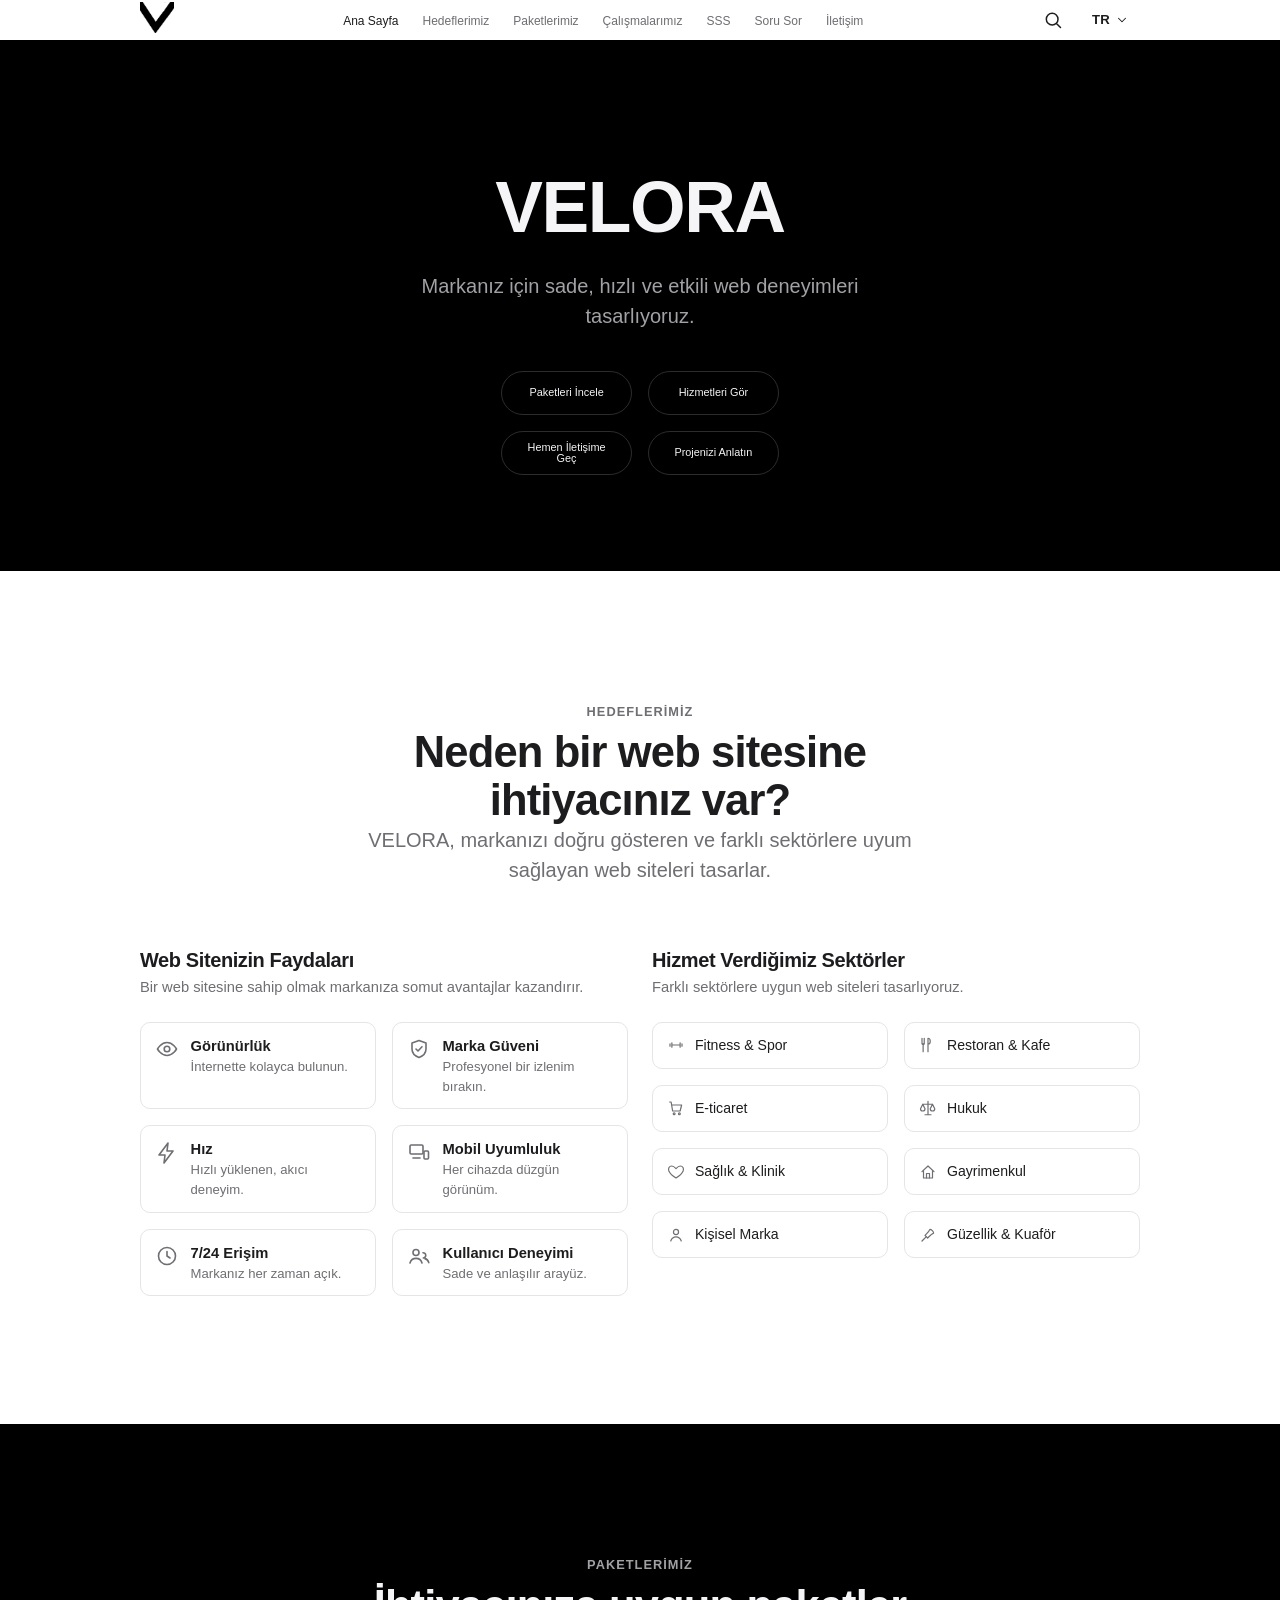
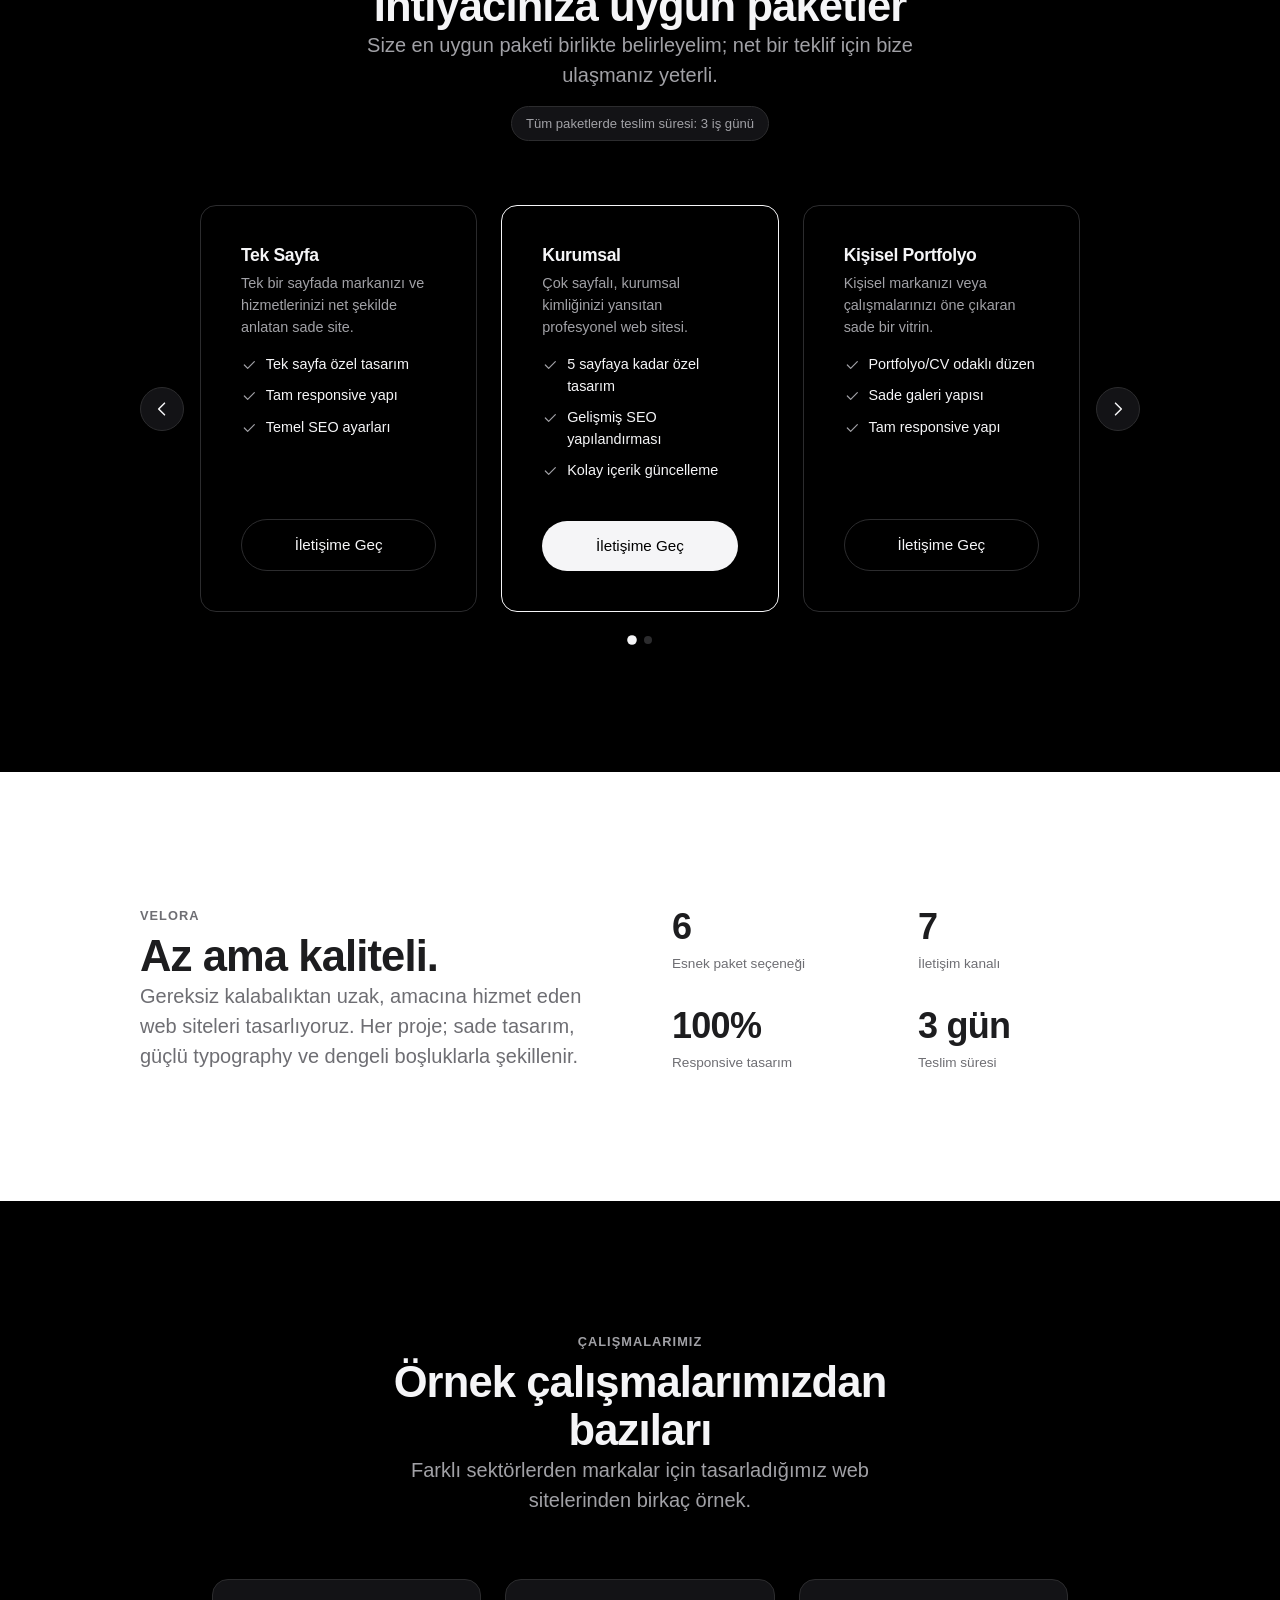
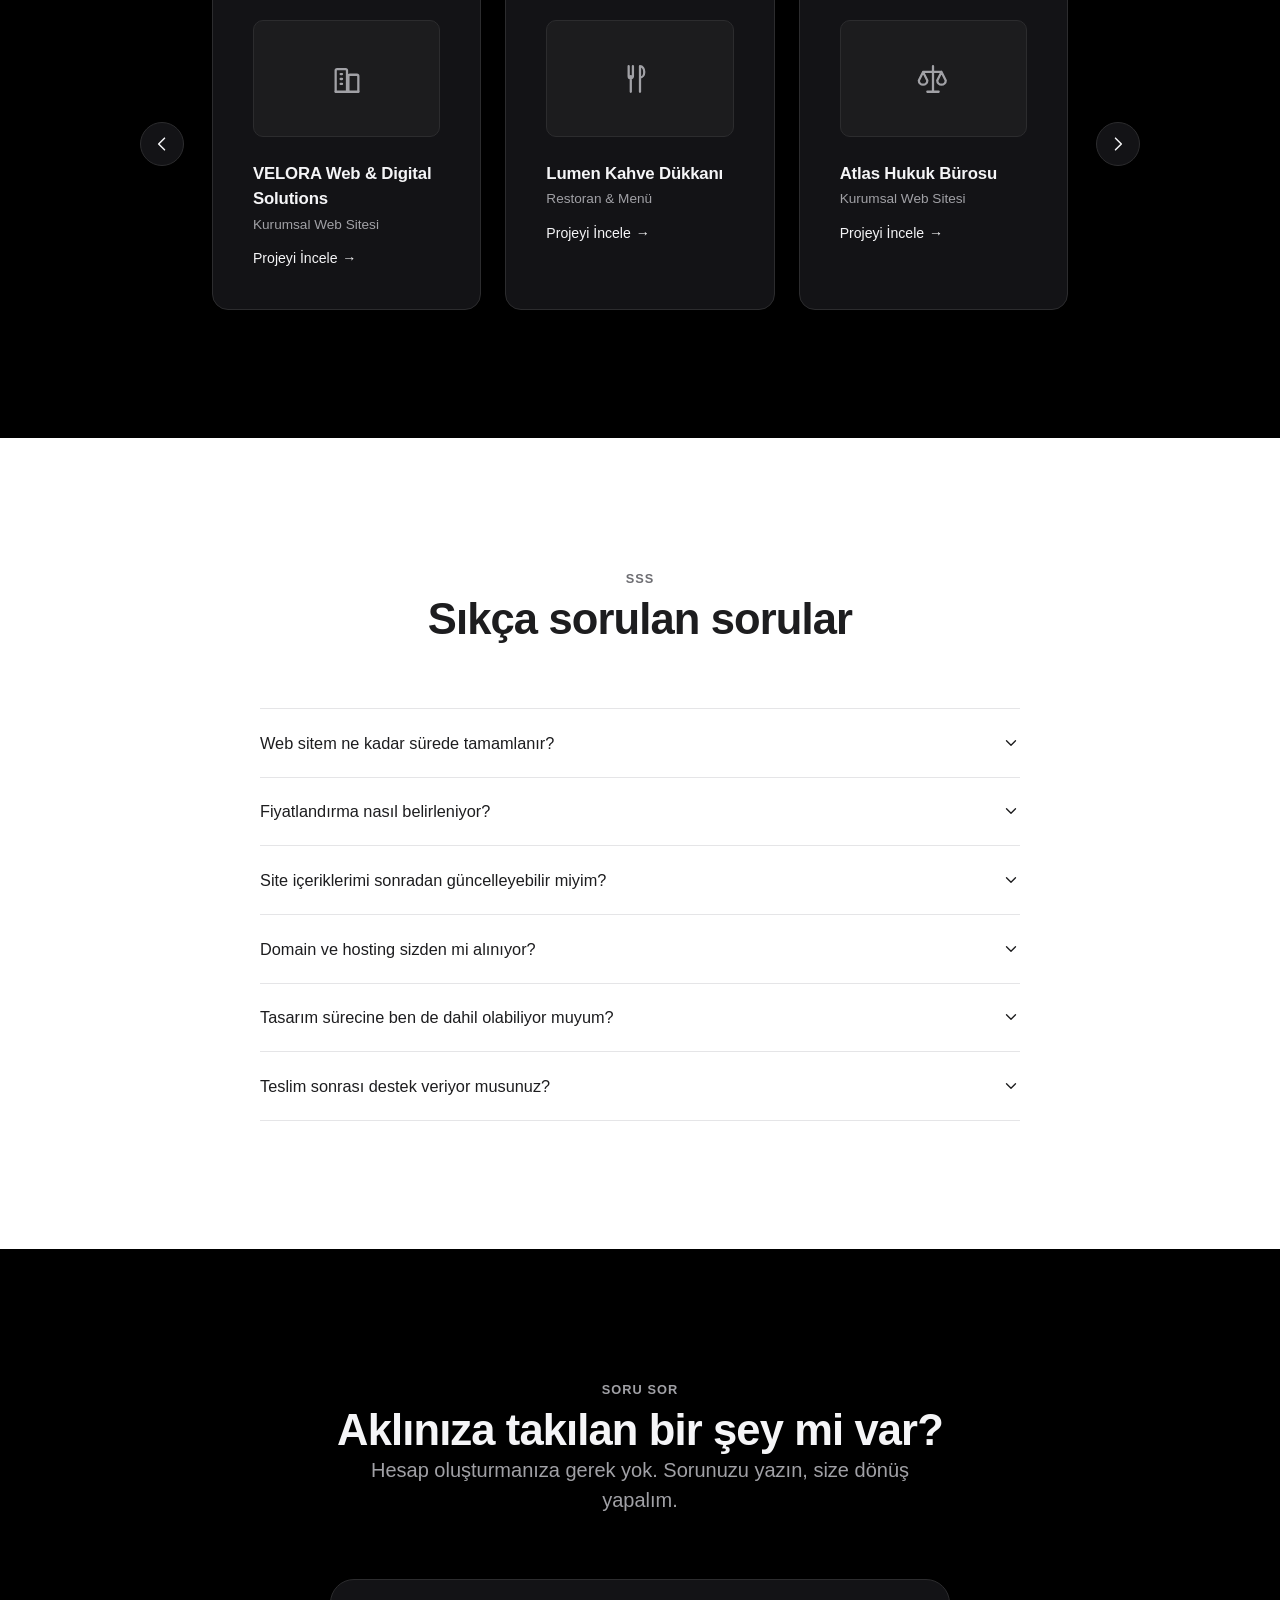
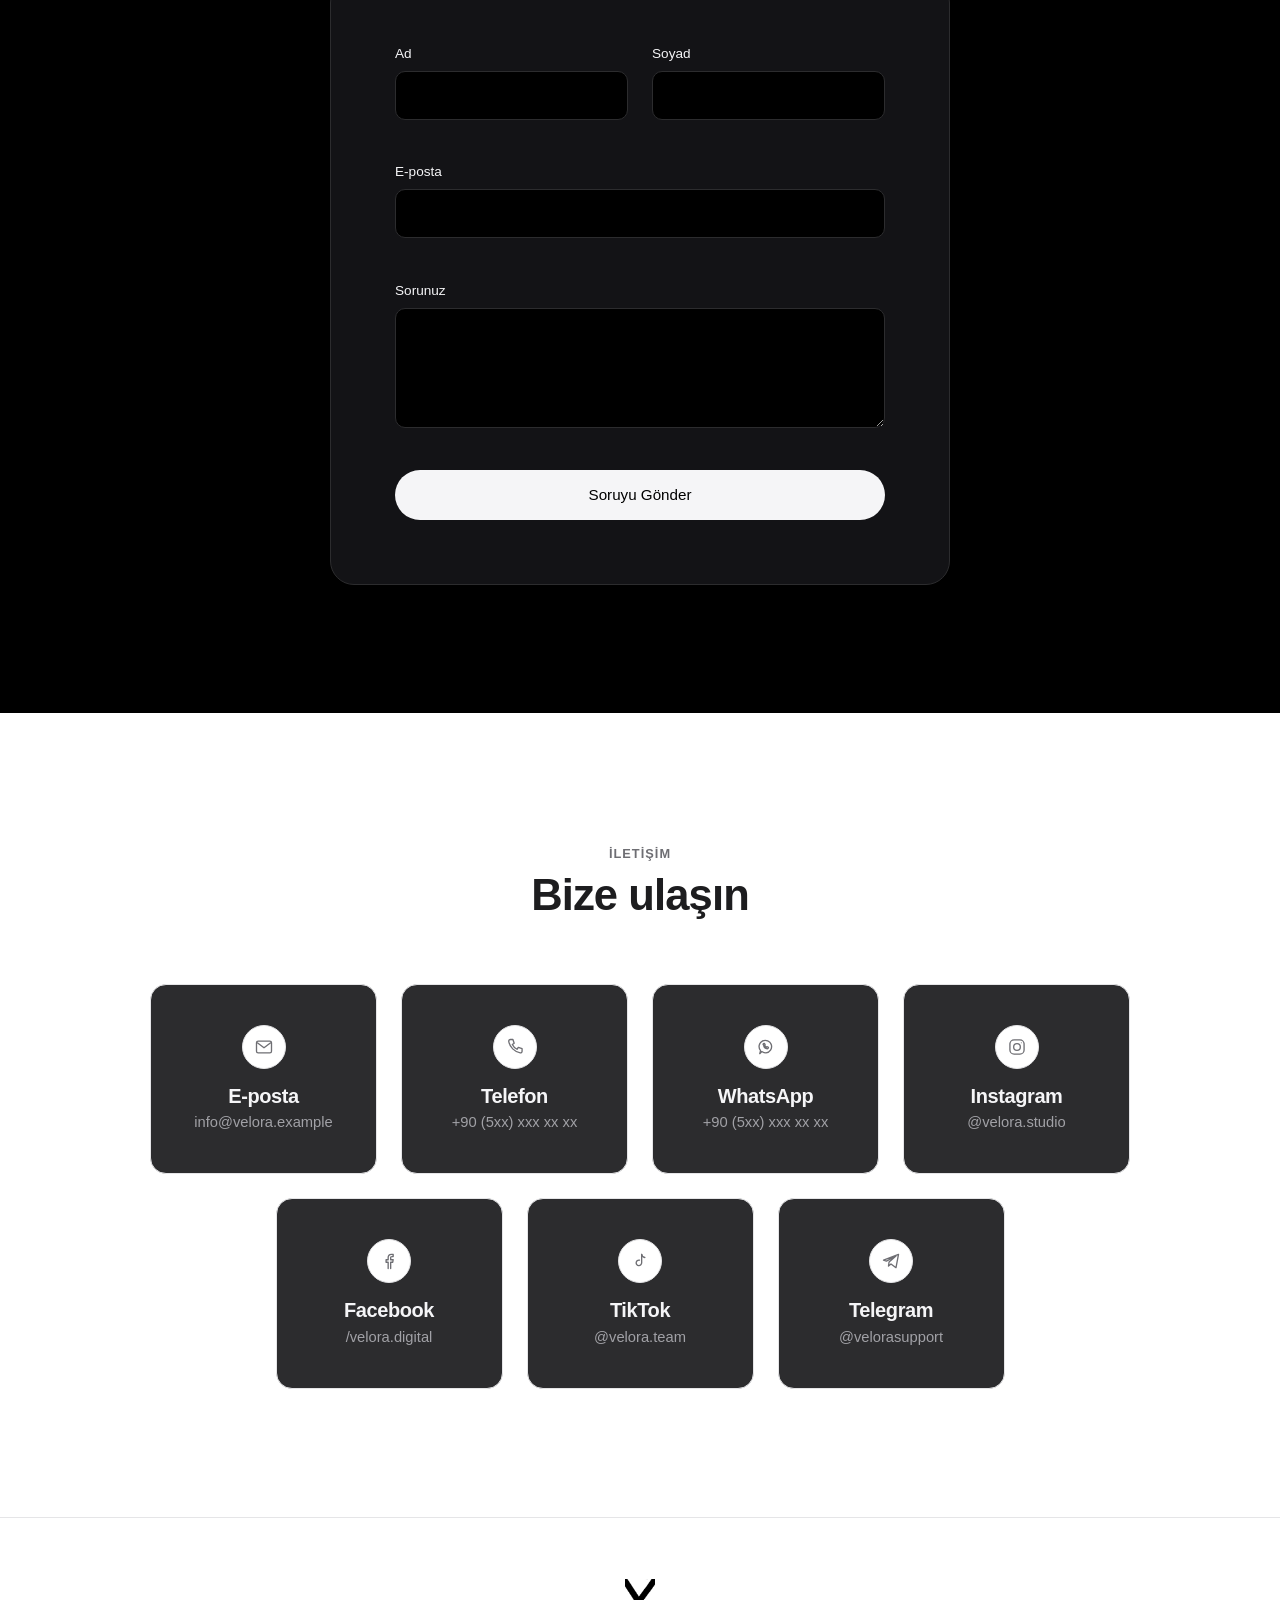
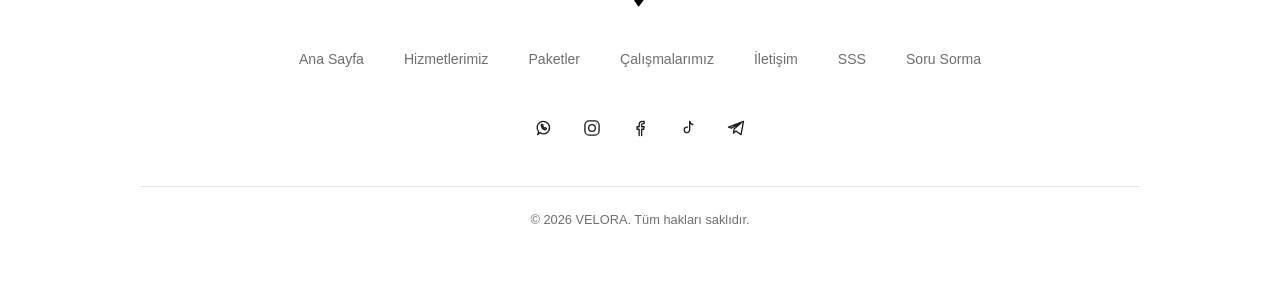
==== index.html @ ade69a7b "Update VELORA website" ====
<!DOCTYPE html>
<html lang="tr">
<head>
  <meta charset="UTF-8" />
  <meta name="viewport" content="width=device-width, initial-scale=1.0" />
  <title>VELORA — Web Ajansı</title>
  <meta name="description" content="VELORA, markalar için sade, hızlı ve etkili web deneyimleri tasarlayan bir web ajansıdır." />
  <meta name="theme-color" content="#ffffff" />

  <link rel="icon" type="image/png" href="assets/Velora Second logo.png" />

  <link rel="stylesheet" href="css/reset.css" />
  <link rel="stylesheet" href="css/variables.css" />
  <link rel="stylesheet" href="css/main.css" />
  <link rel="stylesheet" href="css/responsive.css" />
</head>
<body>

  <a class="visually-hidden" href="#main-content">İçeriğe geç</a>

  <header class="site-header">
    <div class="header-inner">
      <a class="brand" href="#anasayfa" aria-label="VELORA ana sayfa">
        <img class="brand-logo" data-logo-img src="assets/Velora Second logo.png" alt="VELORA logosu" width="34" height="36" />
      </a>

      <nav class="main-nav" aria-label="Ana menü">
        <ul class="nav-links" id="nav-links">
          <li><a href="#anasayfa">Ana Sayfa</a></li>
          <li><a href="#hizmetler">Hedeflerimiz</a></li>
          <li><a href="#paketler">Paketlerimiz</a></li>
          <li><a href="#calismalarimiz">Çalışmalarımız</a></li>
          <li><a href="#sss">SSS</a></li>
          <li><a href="#soru-sor">Soru Sor</a></li>
          <li><a href="#iletisim">İletişim</a></li>
        </ul>
      </nav>

      <div class="header-actions">
        <button class="icon-btn" id="search-trigger" type="button" aria-label="Sitede ara">
          <svg viewBox="0 0 24 24" fill="none" stroke="currentColor" stroke-width="1.8" stroke-linecap="round" stroke-linejoin="round"><circle cx="11" cy="11" r="7"/><path d="m21 21-4.3-4.3"/></svg>
        </button>
        <div class="lang-switch">
          <button class="lang-switch-trigger" type="button" aria-haspopup="listbox" aria-expanded="false" aria-label="Dil seçimi: Türkçe">
            <span class="lang-switch-code">TR</span>
            <svg class="lang-switch-chevron" viewBox="0 0 24 24" fill="none" stroke="currentColor" stroke-width="1.8" stroke-linecap="round" stroke-linejoin="round"><path d="m6 9 6 6 6-6"/></svg>
          </button>
          <ul class="lang-switch-menu" role="listbox">
            <li class="lang-switch-option is-selected" role="option" aria-selected="true">Türkçe</li>
          </ul>
        </div>
        <button class="icon-btn menu-toggle" type="button" aria-label="Menüyü aç/kapat" aria-expanded="false" aria-controls="nav-links">
          <svg class="icon-menu" viewBox="0 0 24 24" fill="none" stroke="currentColor" stroke-width="1.8" stroke-linecap="round">
            <line class="icon-line-1" x1="4" y1="7" x2="20" y2="7" />
            <line class="icon-line-2" x1="4" y1="12" x2="20" y2="12" />
            <line class="icon-line-3" x1="4" y1="17" x2="20" y2="17" />
          </svg>
        </button>
      </div>
    </div>
  </header>

  <main id="main-content">

    <!-- Ana Sayfa / Hero -->
    <section id="anasayfa" class="hero section-invert">
      <div class="hero-inner">
        <h1>VELORA</h1>
        <p class="lede">Markanız için sade, hızlı ve etkili web deneyimleri tasarlıyoruz.</p>
        <div class="hero-actions">
          <a class="btn btn-secondary" href="#paketler">Paketleri İncele</a>
          <a class="btn btn-secondary" href="#hizmetler">Hizmetleri Gör</a>
          <a class="btn btn-secondary" href="#iletisim">Hemen İletişime Geç</a>
          <a class="btn btn-secondary" href="#soru-sor">Projenizi Anlatın</a>
        </div>
      </div>
    </section>

    <!-- Hizmetlerimiz -->
    <section id="hizmetler">
      <div class="container">
        <div class="section-header center">
          <span class="eyebrow">Hedeflerimiz</span>
          <h2>Neden bir web sitesine ihtiyacınız var?</h2>
          <p class="lede" style="margin-inline:auto">VELORA, markanızı doğru gösteren ve farklı sektörlere uyum sağlayan web siteleri tasarlar.</p>
        </div>
        <div class="grid hizmetler-grid">
          <div class="big-card" id="benefits-card" data-animate></div>
          <div class="big-card" id="industries-card" data-animate></div>
        </div>
      </div>
    </section>

    <!-- Web Sitesi Paketlerimiz -->
    <section id="paketler" class="section-invert">
      <div class="container">
        <div class="section-header center">
          <span class="eyebrow">Paketlerimiz</span>
          <h2>İhtiyacınıza uygun paketler</h2>
          <p class="lede" style="margin-inline:auto">Size en uygun paketi birlikte belirleyelim; net bir teklif için bize ulaşmanız yeterli.</p>
          <span class="delivery-note">Tüm paketlerde teslim süresi: 3 iş günü</span>
        </div>

        <div class="packages-slider" id="packages-slider">
          <button class="slider-arrow slider-prev" type="button" aria-label="Önceki paketler">
            <svg viewBox="0 0 24 24" fill="none" stroke="currentColor" stroke-width="1.8" stroke-linecap="round" stroke-linejoin="round"><path d="m15 5-7 7 7 7"/></svg>
          </button>

          <div class="packages-viewport">
            <div class="packages-track" id="packages-track"></div>
          </div>

          <button class="slider-arrow slider-next" type="button" aria-label="Sonraki paketler">
            <svg viewBox="0 0 24 24" fill="none" stroke="currentColor" stroke-width="1.8" stroke-linecap="round" stroke-linejoin="round"><path d="m9 5 7 7-7 7"/></svg>
          </button>
        </div>

        <div class="slider-dots" id="packages-dots"></div>
      </div>
    </section>

    <!-- VELORA Hakkında (kısa) -->
    <section id="hakkinda" class="about-section">
      <div class="container">
        <div>
          <span class="eyebrow">VELORA</span>
          <h2>Az ama kaliteli.</h2>
          <p class="lede">Gereksiz kalabalıktan uzak, amacına hizmet eden web siteleri tasarlıyoruz. Her proje; sade tasarım, güçlü typography ve dengeli boşluklarla şekillenir.</p>
        </div>
        <div class="about-stats">
          <div class="stat-item">
            <div class="stat-number">6</div>
            <div class="stat-label">Esnek paket seçeneği</div>
          </div>
          <div class="stat-item">
            <div class="stat-number">7</div>
            <div class="stat-label">İletişim kanalı</div>
          </div>
          <div class="stat-item">
            <div class="stat-number">100%</div>
            <div class="stat-label">Responsive tasarım</div>
          </div>
          <div class="stat-item">
            <div class="stat-number">3 gün</div>
            <div class="stat-label">Teslim süresi</div>
          </div>
        </div>
      </div>
    </section>

    <!-- Çalışmalarımız -->
    <section id="calismalarimiz" class="section-invert">
      <div class="container">
        <div class="section-header center">
          <span class="eyebrow">Çalışmalarımız</span>
          <h2>Örnek çalışmalarımızdan bazıları</h2>
          <p class="lede" style="margin-inline:auto">Farklı sektörlerden markalar için tasarladığımız web sitelerinden birkaç örnek.</p>
        </div>

        <div class="works-slider" id="works-slider">
          <button class="slider-arrow works-prev" type="button" aria-label="Önceki çalışma">
            <svg viewBox="0 0 24 24" fill="none" stroke="currentColor" stroke-width="1.8" stroke-linecap="round" stroke-linejoin="round"><path d="m15 5-7 7 7 7"/></svg>
          </button>

          <div class="works-viewport">
            <div class="works-track" id="works-track"></div>
          </div>

          <button class="slider-arrow works-next" type="button" aria-label="Sonraki çalışma">
            <svg viewBox="0 0 24 24" fill="none" stroke="currentColor" stroke-width="1.8" stroke-linecap="round" stroke-linejoin="round"><path d="m9 5 7 7-7 7"/></svg>
          </button>
        </div>
      </div>
    </section>

    <!-- SSS -->
    <section id="sss">
      <div class="container">
        <div class="section-header center">
          <span class="eyebrow">SSS</span>
          <h2>Sıkça sorulan sorular</h2>
        </div>
        <div class="faq-list" id="sss-list"></div>
      </div>
    </section>

    <!-- Soru Sor -->
    <section id="soru-sor" class="section-invert">
      <div class="container">
        <div class="section-header center">
          <span class="eyebrow">Soru Sor</span>
          <h2>Aklınıza takılan bir şey mi var?</h2>
          <p class="lede" style="margin-inline:auto">Hesap oluşturmanıza gerek yok. Sorunuzu yazın, size dönüş yapalım.</p>
        </div>

        <form class="form-card" id="soru-form" novalidate>
          <div class="form-row">
            <div class="field" data-field="ad">
              <label for="ad">Ad</label>
              <input type="text" id="ad" name="ad" autocomplete="given-name" />
              <span class="field-error"></span>
            </div>
            <div class="field" data-field="soyad">
              <label for="soyad">Soyad</label>
              <input type="text" id="soyad" name="soyad" autocomplete="family-name" />
              <span class="field-error"></span>
            </div>
          </div>

          <div class="field" data-field="eposta">
            <label for="eposta">E-posta</label>
            <input type="email" id="eposta" name="eposta" autocomplete="email" />
            <span class="field-error"></span>
          </div>

          <div class="field" data-field="soru">
            <label for="soru">Sorunuz</label>
            <textarea id="soru" name="soru"></textarea>
            <span class="field-error"></span>
          </div>

          <button class="btn btn-primary btn-block" type="submit">Soruyu Gönder</button>
          <div class="form-feedback" role="status" aria-live="polite"></div>
        </form>
      </div>
    </section>

    <!-- İletişim -->
    <section id="iletisim">
      <div class="container">
        <div class="section-header center">
          <span class="eyebrow">İletişim</span>
          <h2>Bize ulaşın</h2>
        </div>
        <div class="grid contact-grid" id="iletisim-grid"></div>
      </div>
    </section>

  </main>

  <footer class="site-footer">
    <div class="container">
      <div class="footer-inner">
        <a class="footer-brand" href="#anasayfa" aria-label="VELORA ana sayfa">
          <img class="footer-logo" data-logo-img src="assets/Velora Second logo.png" alt="VELORA logosu" width="30" height="32" />
        </a>

        <nav class="footer-links" aria-label="Alt menü">
          <a href="#anasayfa">Ana Sayfa</a>
          <a href="#hizmetler">Hizmetlerimiz</a>
          <a href="#paketler">Paketler</a>
          <a href="#calismalarimiz">Çalışmalarımız</a>
          <a href="#iletisim">İletişim</a>
          <a href="#sss">SSS</a>
          <a href="#soru-sor">Soru Sorma</a>
        </nav>

        <div class="footer-social" id="footer-social"></div>
      </div>

      <div class="footer-bottom">
        <span>&copy; <span id="current-year"></span> VELORA. Tüm hakları saklıdır.</span>
      </div>
    </div>
  </footer>

  <!-- Arama -->
  <div class="search-overlay" id="search-overlay">
    <div class="search-panel" role="dialog" aria-modal="true" aria-label="Site içi arama">
      <div class="search-input-row">
        <svg viewBox="0 0 24 24" fill="none" stroke="currentColor" stroke-width="1.8" stroke-linecap="round" stroke-linejoin="round"><circle cx="11" cy="11" r="7"/><path d="m21 21-4.3-4.3"/></svg>
        <input type="text" id="search-input" placeholder="Hizmet, paket veya soru arayın..." aria-label="Arama" />
        <button class="icon-btn" id="search-close" type="button" aria-label="Aramayı kapat">
          <svg viewBox="0 0 24 24" fill="none" stroke="currentColor" stroke-width="1.8" stroke-linecap="round"><path d="m5 5 14 14M19 5 5 19"/></svg>
        </button>
      </div>
      <p class="search-hint">Hizmetler, paketler ve SSS içinde arama yapabilirsiniz.</p>
      <div class="search-results" id="search-results"></div>
    </div>
  </div>

  <script type="module" src="js/main.js"></script>
</body>
</html>
---- css/variables.css ----
/* css/variables.css — renk, tipografi ve boşluk token'ları
   Tek, sabit palet (siyah / beyaz / gri) kullanılır — tema değiştirme yok. */

:root {
  /* Tipografi */
  --font-family: -apple-system, BlinkMacSystemFont, "SF Pro Display", "SF Pro Text",
    "Segoe UI", Roboto, Helvetica, Arial, sans-serif;

  /* Sabit palet (siyah / beyaz / gri) */
  --color-bg: #ffffff;
  --color-bg-elevated: #f7f7f8;
  --color-bg-muted: #f0f0f2;
  --color-text: #1d1d1f;
  --color-text-secondary: #6e6e73;
  --color-border: #e5e5e7;
  --color-accent: #1d1d1f;
  --color-accent-contrast: #ffffff;
  --color-focus: #0071e3; /* yalnızca erişilebilirlik odak halkası için kullanılır */

  --shadow-card: 0 1px 2px rgba(0, 0, 0, 0.04), 0 8px 24px rgba(0, 0, 0, 0.05);
  --shadow-elevated: 0 12px 40px rgba(0, 0, 0, 0.10);

  --logo-badge-bg: #000000;

  /* Boşluk ölçeği */
  --space-xs: 0.5rem;
  --space-sm: 1rem;
  --space-md: 1.5rem;
  --space-lg: 2.5rem;
  --space-xl: 4rem;
  --space-2xl: 6rem;
  --space-3xl: 8rem;

  --radius-sm: 10px;
  --radius-md: 16px;
  --radius-lg: 24px;

  --container-width: 1200px;

  --transition-fast: 160ms ease;
  --transition-base: 280ms cubic-bezier(0.22, 1, 0.36, 1);

  /* Desktop header yüksekliği (tam 40px). Tablet/mobilde
     css/responsive.css içindeki kırılım noktasında eski (72px)
     değere geri döndürülür — bkz. @media (max-width: 1024px). */
  --header-height: 40px;

  /* Desktop header hedef (maksimum) genişliği. Test edilen tüm
     ekran boyutları (1920px ve altı) bu değerin altında olduğu için
     görsel olarak header zaten tam genişlikte görünür; bu yalnızca
     çok geniş ekranlarda header içeriğinin ortalanmasını sağlar. */
  --header-width: 2116px;

  /* Logo, siyah bir kare zemin üzerine tasarlanmıştır. Görünürlüğü
     korumak için sabit bir "chip" zemini üzerinde gösterilir; bu zemin
     logonun kendisine değil yalnızca çevresine uygulanır. */
  --logo-chip-bg: var(--color-bg-elevated);
  --logo-chip-border: var(--color-border);
}

/* Bölüm arka plan ritmi: header her zaman beyaz olduğundan, hemen
   ardından gelen bölümlerden başlayarak siyah/beyaz sırası kurulur.
   .section-invert, ilgili <section> öğesine eklenir ve o bölümün
   (ve içindeki tüm bileşenlerin — kartlar, butonlar, ikonlar, formlar)
   renklerini eskiden [data-theme="dark"] için tanımlanmış aynı
   siyah/beyaz/gri paleti kullanarak tersine çevirir. Yeni bir renk
   paleti eklenmez; yalnızca mevcut koyu tondaki değerler yeniden
   kullanılır. */
.section-invert {
  --color-bg: #000000;
  --color-bg-elevated: #131316;
  --color-bg-muted: #1c1c1e;
  --color-text: #f5f5f7;
  --color-text-secondary: #a1a1a6;
  --color-border: #2c2c2e;
  --color-accent: #f5f5f7;
  --color-accent-contrast: #000000;

  --shadow-card: 0 1px 2px rgba(0, 0, 0, 0.4), 0 8px 24px rgba(0, 0, 0, 0.35);
  --shadow-elevated: 0 12px 40px rgba(0, 0, 0, 0.5);
}
---- css/main.css ----
/* css/main.css — VELORA temel yerleşim ve bileşen stilleri */

body {
  font-family: var(--font-family);
  background-color: var(--color-bg);
  color: var(--color-text);
  transition: background-color var(--transition-base), color var(--transition-base);
}

.container {
  width: 100%;
  max-width: var(--container-width);
  margin-inline: auto;
  padding-inline: var(--space-lg);
}

section {
  padding-block: var(--space-3xl);
}

/* Bölüm arka plan ritmi (header her zaman beyaz; hemen ardından
   siyah/beyaz sırayla devam eder). Renk değerleri
   css/variables.css > .section-invert içinde tanımlanır; burada
   yalnızca bölümün kendi arka planı ve metin rengi bu token'lara
   bağlanır (aksi halde alt öğeler token'ı yeniden okumadığı için
   eski/açık renkte kalır). */
section.section-invert {
  background-color: var(--color-bg);
  color: var(--color-text);
}

.section-header {
  max-width: 640px;
  margin-bottom: var(--space-xl);
}

.section-header.center {
  margin-inline: auto;
  text-align: center;
}

.eyebrow {
  display: inline-block;
  font-size: 0.8rem;
  font-weight: 600;
  letter-spacing: 0.08em;
  text-transform: uppercase;
  color: var(--color-text-secondary);
  margin-bottom: var(--space-xs);
}

h1, h2, h3, h4 {
  font-weight: 600;
  letter-spacing: -0.02em;
  line-height: 1.1;
}

h1 {
  /* Önceki değerin (clamp(2.75rem, 6vw, 5rem)) tam %5 küçültülmüş,
     ardından bir kez daha %2 küçültülmüş hali. */
  font-size: clamp(2.56025rem, 5.586vw, 4.655rem);
  font-weight: 700;
}

h2 {
  font-size: clamp(2rem, 3.4vw, 2.75rem);
}

h3 {
  font-size: 1.25rem;
}

p {
  color: var(--color-text-secondary);
}

.lede {
  font-size: clamp(1.05rem, 1.6vw, 1.25rem);
  color: var(--color-text-secondary);
  max-width: 560px;
}

/* ---------- Butonlar ---------- */

.btn {
  display: inline-flex;
  align-items: center;
  justify-content: center;
  gap: 0.5rem;
  padding: 0.85rem 1.75rem;
  border-radius: 999px;
  font-size: 0.95rem;
  font-weight: 500;
  white-space: nowrap;
  transition: transform var(--transition-fast), opacity var(--transition-fast),
    background-color var(--transition-fast), box-shadow var(--transition-fast);
}

.btn:active {
  transform: scale(0.97);
}

.btn-primary {
  background-color: var(--color-accent);
  color: var(--color-accent-contrast);
}

.btn-primary:hover {
  opacity: 0.85;
}

.btn-secondary {
  background-color: transparent;
  color: var(--color-text);
  border: 1px solid var(--color-border);
}

.btn-secondary:hover {
  background-color: var(--color-bg-elevated);
}

.btn-small {
  padding: 0.6rem 1.25rem;
  font-size: 0.85rem;
}

.btn-block {
  width: 100%;
}

/* ---------- Header ---------- */

/*
  Not: Bulanıklaştırma (backdrop-filter) header'ın kendisine değil, ayrı bir
  ::before katmanına uygulanır. Çünkü backdrop-filter/filter, kendi
  içerisindeki position:fixed alt öğeler (ör. mobil menü) için yeni bir
  "containing block" oluşturur ve mobil menünün tam ekran yüksekliğinde
  açılmasını bozar. Bu yüzden header'ın kendisi filter/transform içermez.
*/
.site-header {
  position: fixed;
  inset-block-start: 0;
  inset-inline: 0;
  z-index: 100;
  height: var(--header-height);
  /* Header sabit genişlikte (2116px) tutulur ve ortalanır; test edilen
     tüm ekran boyutları bunun altında olduğundan görsel olarak tam
     genişlikte kalır, yalnızca çok geniş ekranlarda etkisi olur. */
  max-width: var(--header-width);
  margin-inline: auto;
  display: flex;
  align-items: center;
}

.site-header::before {
  content: "";
  position: absolute;
  inset: 0;
  z-index: -1;
  /* Header her zaman tam opak (yarı saydam/bulanık değil) beyaz. */
  background-color: #ffffff;
  border-bottom: 1px solid transparent;
  transition: border-color var(--transition-base);
}

.site-header.is-scrolled::before {
  border-bottom-color: var(--color-border);
}

.header-inner {
  width: 100%;
  max-width: var(--container-width);
  margin-inline: auto;
  padding-inline: var(--space-lg);
  display: flex;
  align-items: center;
  justify-content: space-between;
  gap: var(--space-md);
}

.brand {
  display: flex;
  align-items: center;
  gap: 0.6rem;
}

/* Header logosu: yalnızca Velora Second logo.png kullanılır. Logonun
   kendisine border/çerçeve/gölge/efekt eklenmez; oranı bozulmadan
   yüksekliğe göre ölçeklenir. */
.brand-logo {
  display: block;
  height: var(--brand-logo-size, 36px);
  width: auto;
}

/* Footer'daki eski logo + marka adı biçimi korunur. */
.logo-chip {
  display: inline-flex;
  align-items: center;
  justify-content: center;
  padding: 4px;
  border-radius: var(--radius-sm);
  background-color: var(--logo-chip-bg);
  border: 1px solid var(--logo-chip-border);
  line-height: 0;
}

.logo-chip img {
  width: var(--logo-size, 32px);
  height: var(--logo-size, 32px);
  display: block;
  border-radius: 6px;
  object-fit: contain;
}

.brand-name {
  font-size: 1.1rem;
  font-weight: 700;
  letter-spacing: -0.01em;
}

.main-nav {
  display: flex;
  align-items: center;
  gap: var(--space-lg);
}

.nav-links {
  display: flex;
  align-items: center;
  gap: var(--space-md);
}

.nav-links a {
  font-size: 12px;
  color: var(--color-text-secondary);
  padding: 0.4rem 0;
  position: relative;
  transition: color var(--transition-fast);
}

.nav-links a:hover,
.nav-links a.is-active {
  color: var(--color-text);
}

.header-actions {
  display: flex;
  align-items: center;
  gap: var(--space-xs);
}

.icon-btn {
  display: inline-flex;
  align-items: center;
  justify-content: center;
  width: 40px;
  height: 40px;
  border-radius: 50%;
  color: var(--color-text);
  transition: background-color var(--transition-fast);
}

.icon-btn:hover {
  background-color: var(--color-bg-elevated);
}

.icon-btn svg {
  width: 20px;
  height: 20px;
}

/* Dil seçimi — şimdilik yalnızca "TR". Gerçek bir dil değiştirme
   sistemi değildir; ileride başka dillerin (ör. EN) eklenmesine uygun,
   sade bir dropdown yapısıdır. */
.lang-switch {
  position: relative;
}

.lang-switch-trigger {
  display: inline-flex;
  align-items: center;
  gap: 0.3rem;
  height: 40px;
  padding: 0 0.7rem;
  border-radius: 999px;
  font-size: 0.82rem;
  font-weight: 600;
  letter-spacing: 0.02em;
  color: var(--color-text);
  transition: background-color var(--transition-fast);
}

.lang-switch-trigger:hover {
  background-color: var(--color-bg-elevated);
}

.lang-switch-chevron {
  width: 14px;
  height: 14px;
  transition: transform var(--transition-fast);
}

.lang-switch.is-open .lang-switch-chevron {
  transform: rotate(180deg);
}

.lang-switch-menu {
  position: absolute;
  top: calc(100% + 8px);
  right: 0;
  min-width: 130px;
  background-color: var(--color-bg);
  border: 1px solid var(--color-border);
  border-radius: var(--radius-sm);
  box-shadow: var(--shadow-elevated);
  padding: 0.35rem;
  opacity: 0;
  transform: translateY(-6px);
  pointer-events: none;
  visibility: hidden;
  transition: opacity var(--transition-fast), transform var(--transition-fast),
    visibility var(--transition-fast);
}

.lang-switch.is-open .lang-switch-menu {
  opacity: 1;
  transform: translateY(0);
  pointer-events: auto;
  visibility: visible;
}

.lang-switch-option {
  padding: 0.5rem 0.7rem;
  border-radius: var(--radius-sm);
  font-size: 0.85rem;
  color: var(--color-text);
}

.lang-switch-option.is-selected {
  font-weight: 600;
  background-color: var(--color-bg-elevated);
}

.menu-toggle {
  display: none;
}

/* ---------- Hero ---------- */

.hero {
  padding-block-start: calc(var(--header-height) + var(--space-3xl));
  padding-block-end: var(--space-2xl);
  text-align: center;
}

.hero-inner {
  max-width: 760px;
  margin-inline: auto;
  padding-inline: var(--space-lg);
  display: flex;
  flex-direction: column;
  align-items: center;
  gap: var(--space-md);
}

.hero h1 {
  margin: 0;
}

.hero .lede {
  max-width: 520px;
  margin-inline: auto;
  text-align: center;
}

/* 4 CTA her zaman düzenli bir 2x2 ızgara halinde durur (3+1 gibi
   dengesiz bir sarma oluşmasın diye kasıtlı olarak grid kullanılır).
   Sütunlar sabit bir genişlikte (--hero-btn-width) tutulur, böylece
   buton genişliği yazı uzunluğuna göre değişmez; hepsi eşit boyutta
   ve eşit yükseklikte görünür. Tüm 4 buton aynı (.btn-secondary)
   arka plan stilini kullanır — hiçbiri diğerlerinden görsel olarak
   ayrışmaz. */
.hero-actions {
  --hero-btn-width: 130.85px;
  display: grid;
  grid-template-columns: repeat(2, var(--hero-btn-width));
  gap: var(--space-sm);
  margin-top: var(--space-sm);
  justify-content: center;
}

.hero-actions .btn {
  width: 100%;
  justify-self: stretch;
  height: 44.18px;
  padding: 11px 21px;
  font-size: 0.68rem;
  white-space: normal;
  text-align: center;
  line-height: 1.05;
}

/* ---------- Grid / Kartlar ---------- */

.grid {
  display: grid;
  gap: var(--space-md);
}

.delivery-note {
  display: inline-block;
  margin-top: var(--space-sm);
  font-size: 0.82rem;
  font-weight: 500;
  color: var(--color-text-secondary);
  background-color: var(--color-bg-elevated);
  border: 1px solid var(--color-border);
  border-radius: 999px;
  padding: 0.4rem 0.9rem;
}

/* Hizmetlerimiz: 2 büyük kart */

.hizmetler-grid {
  grid-template-columns: 1fr 1fr;
  align-items: stretch;
}

.big-card {
  display: flex;
  flex-direction: column;
}

.big-card h3 {
  margin-bottom: 0.3rem;
}

.big-card .lede {
  font-size: 0.92rem;
  max-width: none;
  margin-bottom: var(--space-md);
}

.benefit-list {
  display: grid;
  grid-template-columns: repeat(2, 1fr);
  gap: var(--space-sm);
}

/* Sağ karttaki (.industry-chip) ile aynı "tek container/border" mantığı:
   ikon ve metin aynı kutu içinde, sabit hizada. İkon burada industry-chip'e
   göre biraz daha büyük (24px) çünkü yanında başlık + açıklama taşıyor. */
.benefit-chip {
  display: flex;
  align-items: flex-start;
  gap: 0.7rem;
  padding: 0.75rem 0.9rem;
  border-radius: var(--radius-sm);
  background-color: var(--color-bg);
  border: 1px solid var(--color-border);
}

.benefit-chip > svg {
  flex-shrink: 0;
  width: 24px;
  height: 24px;
  margin-top: 0.15rem;
  color: var(--color-text-secondary);
}

.benefit-chip-text {
  display: flex;
  flex-direction: column;
  min-width: 0;
}

.benefit-chip-text strong {
  font-size: 0.92rem;
  font-weight: 600;
}

.benefit-chip-text span {
  font-size: 0.82rem;
  color: var(--color-text-secondary);
}

.industry-grid {
  display: grid;
  grid-template-columns: repeat(2, 1fr);
  gap: var(--space-sm);
}

.industry-chip {
  display: flex;
  align-items: center;
  gap: 0.6rem;
  padding: 0.75rem 0.9rem;
  border-radius: var(--radius-sm);
  background-color: var(--color-bg);
  border: 1px solid var(--color-border);
  font-size: 0.88rem;
  font-weight: 500;
}

.industry-chip svg {
  width: 18px;
  height: 18px;
  flex-shrink: 0;
  color: var(--color-text-secondary);
}

/* Paket kartları grid'i: sütun sayısı slider tarafından
   --packages-per-view CSS değişkeni ile belirlenir. */
.packages-grid {
  grid-template-columns: repeat(var(--packages-per-view, 3), 1fr);
  align-items: stretch;
}

.card {
  background-color: var(--color-bg-elevated);
  border: 1px solid var(--color-border);
  border-radius: var(--radius-md);
  padding: var(--space-lg);
  transition: transform var(--transition-base), box-shadow var(--transition-base);
}

.card:hover {
  transform: translateY(-4px);
  box-shadow: var(--shadow-card);
}

/* Paket kartları */

.package-card {
  display: flex;
  flex-direction: column;
  position: relative;
  background-color: var(--color-bg);
  /* Grid hücresi, içerideki (nowrap) CTA metninin doğal genişliğine
     göre büzülmeyi reddetmesin diye min-width sıfırlanır. Aksi halde
     en uzun CTA metnine sahip kart (ör. "Özel Proje") dar ekranlarda
     kendi hücresinden taşıp border'ı ekran/viewport dışına çıkarıyordu. */
  min-width: 0;
}

.package-card .btn-block {
  white-space: normal;
}

/* Slider viewport'u overflow:hidden olduğu için kartların genel
   hover kalkma efekti (translateY) burada uygulanmaz: kart yukarı
   kayınca üst kenarı viewport tarafından kırpılıp bir "taşma/kayma"
   hissi veriyordu. Konum sabit kalsın, yalnızca gölge ile geri
   bildirim verilsin. */
.package-card:hover {
  transform: none;
  box-shadow: var(--shadow-card);
}

.package-card.is-highlighted:hover {
  box-shadow: var(--shadow-elevated);
}

.package-card.is-highlighted {
  border-color: var(--color-accent);
  box-shadow: var(--shadow-elevated);
}

.package-badge {
  position: absolute;
  top: -13px;
  left: var(--space-lg);
  background-color: var(--color-accent);
  color: var(--color-accent-contrast);
  font-size: 0.72rem;
  font-weight: 600;
  padding: 0.3rem 0.8rem;
  border-radius: 999px;
  letter-spacing: 0.02em;
}

.package-name {
  font-size: 1.1rem;
  margin-bottom: 0.5rem;
}

.package-description {
  font-size: 0.9rem;
  margin-bottom: var(--space-sm);
}

.package-features {
  display: flex;
  flex-direction: column;
  gap: 0.6rem;
  margin-bottom: var(--space-lg);
  flex-grow: 1;
}

.package-features li {
  display: flex;
  align-items: flex-start;
  gap: 0.55rem;
  font-size: 0.9rem;
  color: var(--color-text);
}

.package-features svg {
  width: 16px;
  height: 16px;
  flex-shrink: 0;
  margin-top: 3px;
  color: var(--color-text-secondary);
}

/* ---------- Paket slider ---------- */

.packages-slider {
  display: flex;
  align-items: stretch;
  gap: var(--space-sm);
}

.packages-viewport {
  flex: 1;
  overflow: hidden;
}

.packages-track {
  display: flex;
  transition: transform var(--transition-base);
}

.slider-page {
  flex: 0 0 100%;
  min-width: 0;
}

.slider-arrow {
  flex-shrink: 0;
  align-self: center;
  width: 44px;
  height: 44px;
  border-radius: 50%;
  border: 1px solid var(--color-border);
  background-color: var(--color-bg-elevated);
  color: var(--color-text);
  display: flex;
  align-items: center;
  justify-content: center;
  transition: background-color var(--transition-fast), opacity var(--transition-fast);
}

.slider-arrow svg {
  width: 20px;
  height: 20px;
}

.slider-arrow:hover:not(:disabled) {
  background-color: var(--color-bg-muted);
}

.slider-arrow:disabled {
  opacity: 0.35;
  cursor: default;
}

.packages-slider.has-single-page .slider-arrow {
  visibility: hidden;
}

.slider-dots {
  display: flex;
  justify-content: center;
  gap: 0.5rem;
  margin-top: var(--space-md);
}

.slider-dot {
  width: 8px;
  height: 8px;
  border-radius: 50%;
  background-color: var(--color-border);
  transition: background-color var(--transition-fast), transform var(--transition-fast);
}

.slider-dot.is-active {
  background-color: var(--color-accent);
  transform: scale(1.2);
}

.packages-slider.has-single-page + .slider-dots {
  display: none;
}

/* ---------- Çalışmalarımız (works) slider ---------- */

.works-slider {
  display: flex;
  align-items: stretch;
  gap: var(--space-sm);
}

.works-viewport {
  flex: 1;
  overflow: hidden;
}

.works-track {
  display: flex;
  transition: transform var(--transition-base);
}

.works-slide {
  flex: 0 0 calc(100% / var(--project-per-view, 3));
  min-width: 0;
  box-sizing: border-box;
  padding-inline: calc(var(--space-md) / 2);
}

.project-card {
  display: flex;
  flex-direction: column;
  height: 100%;
  color: var(--color-text);
}

/* Slider viewport'u overflow:hidden olduğu için genel .card:hover
   kalkma efekti burada da uygulanmaz (paket kartlarındaki aynı
   kırpılma sorununu önler); yalnızca gölge ile geri bildirim verilir. */
.project-card:hover {
  transform: none;
  box-shadow: var(--shadow-elevated);
}

.project-thumb {
  display: flex;
  align-items: center;
  justify-content: center;
  aspect-ratio: 16 / 10;
  border-radius: var(--radius-sm);
  background-color: var(--color-bg-muted);
  border: 1px solid var(--color-border);
  margin-bottom: var(--space-md);
  overflow: hidden;
}

.project-thumb img {
  width: 100%;
  height: 100%;
  object-fit: cover;
}

.project-thumb-icon {
  display: inline-flex;
  color: var(--color-text-secondary);
}

.project-thumb-icon svg {
  width: 34px;
  height: 34px;
}

.project-body {
  display: flex;
  flex-direction: column;
  gap: 0.2rem;
}

.project-name {
  font-size: 1.05rem;
  font-weight: 600;
  letter-spacing: -0.01em;
}

.project-category {
  font-size: 0.85rem;
  color: var(--color-text-secondary);
  margin-bottom: 0.6rem;
}

.project-link {
  font-size: 0.88rem;
  font-weight: 500;
  color: var(--color-text);
  display: inline-flex;
  align-items: center;
  gap: 0.3rem;
}

/* ---------- Hakkında ---------- */

.about-section .container {
  display: grid;
  grid-template-columns: 1fr 1fr;
  gap: var(--space-xl);
  align-items: center;
}

.about-stats {
  display: grid;
  grid-template-columns: repeat(2, 1fr);
  gap: var(--space-md);
}

.stat-item .stat-number {
  font-size: 2.25rem;
  font-weight: 700;
  letter-spacing: -0.02em;
}

.stat-item .stat-label {
  font-size: 0.85rem;
  color: var(--color-text-secondary);
}

/* ---------- SSS / Accordion ---------- */

.faq-list {
  max-width: 760px;
  margin-inline: auto;
  border-top: 1px solid var(--color-border);
}

.faq-item {
  border-bottom: 1px solid var(--color-border);
}

.faq-question {
  width: 100%;
  display: flex;
  align-items: center;
  justify-content: space-between;
  gap: var(--space-md);
  padding-block: 1.35rem;
  text-align: left;
  font-size: 1.02rem;
  font-weight: 500;
}

.faq-question .chevron {
  flex-shrink: 0;
  width: 18px;
  height: 18px;
  transition: transform var(--transition-base);
}

.faq-item.is-open .chevron {
  transform: rotate(180deg);
}

.faq-answer {
  overflow: hidden;
  max-height: 0;
  transition: max-height var(--transition-base);
}

.faq-answer p {
  padding-bottom: 1.35rem;
  font-size: 0.95rem;
  max-width: 640px;
}

/* ---------- Form (Soru Sor) ---------- */

.form-card {
  max-width: 620px;
  margin-inline: auto;
  background-color: var(--color-bg-elevated);
  border: 1px solid var(--color-border);
  border-radius: var(--radius-lg);
  padding: var(--space-xl);
}

.form-row {
  display: grid;
  grid-template-columns: 1fr 1fr;
  gap: var(--space-md);
}

.field {
  margin-bottom: var(--space-md);
  display: flex;
  flex-direction: column;
  gap: 0.4rem;
}

.field label {
  font-size: 0.85rem;
  font-weight: 500;
}

.field input,
.field textarea {
  background-color: var(--color-bg);
  border: 1px solid var(--color-border);
  border-radius: var(--radius-sm);
  padding: 0.75rem 1rem;
  font-size: 0.95rem;
  color: var(--color-text);
  transition: border-color var(--transition-fast), box-shadow var(--transition-fast);
}

.field textarea {
  resize: vertical;
  min-height: 120px;
}

.field input:focus,
.field textarea:focus {
  outline: none;
  border-color: var(--color-focus);
  box-shadow: 0 0 0 3px color-mix(in srgb, var(--color-focus) 20%, transparent);
}

.field.has-error input,
.field.has-error textarea {
  border-color: #ff3b30;
}

.field-error {
  font-size: 0.78rem;
  color: #ff3b30;
  min-height: 1em;
}

.form-feedback {
  margin-top: var(--space-sm);
  padding: 0.9rem 1.1rem;
  border-radius: var(--radius-sm);
  font-size: 0.9rem;
  display: none;
}

.form-feedback.is-success {
  display: block;
  background-color: color-mix(in srgb, #34c759 18%, transparent);
  color: #1f7a34;
}

.section-invert .form-feedback.is-success {
  color: #7ee69a;
}

.form-feedback.is-error {
  display: block;
  background-color: color-mix(in srgb, #ff3b30 14%, transparent);
  color: #b3261e;
}

.section-invert .form-feedback.is-error {
  color: #ff8a80;
}

/* ---------- İletişim ---------- */

/* İletişim kartları: grid yerine flexbox + justify-content:center
   kullanılır. Böylece 7 kart desktop'ta 4 + 3 şeklinde dizilir ve son
   sıradaki 3 kart sola yaslanmak yerine ortalanır. */
.contact-grid {
  display: flex;
  flex-wrap: wrap;
  justify-content: center;
  gap: var(--space-md);
  max-width: 980px;
  margin-inline: auto;
}

.contact-card {
  flex: 0 1 calc((100% - 3 * var(--space-md)) / 4);
  min-width: 190px;
  display: flex;
  flex-direction: column;
  align-items: center;
  text-align: center;
  /* Kart zemini koyu gri; okunabilirlik için yazı rengi açık tona
     çevrildi. Zemin artık görünür olduğundan, kart gibi durması için
     mevcut kart dolgu/köşe değerleri (var(--space-lg)/var(--radius-md))
     yeniden kullanılarak biraz iç boşluk eklendi. */
  background-color: #2c2c2e;
  padding: var(--space-lg) var(--space-md);
  border-radius: var(--radius-md);
  color: #f5f5f7;
}

.contact-card:hover {
  text-decoration: none;
}

/* İkon dairesi ve rengi, kartın koyulaşmasından önceki haliyle
   (beyaz daire + gri ikon) korunur; yalnızca kartın kendi zemini
   koyulaştı. */
.contact-card .icon-wrap {
  width: 44px;
  height: 44px;
  margin-inline: auto;
  border-radius: 50%;
  background-color: var(--color-bg);
  border: 1px solid var(--color-border);
  color: var(--color-text-secondary);
  display: flex;
  align-items: center;
  justify-content: center;
  margin-bottom: var(--space-sm);
  flex-shrink: 0;
}

.contact-card .icon-wrap svg {
  width: 20px;
  height: 20px;
}

.contact-card h3 {
  margin-bottom: 0.3rem;
}

.contact-card p {
  font-size: 0.92rem;
  word-break: break-word;
  /* Genel `p { color: var(--color-text-secondary) }` kuralı burada
     koyu kart zemininde okunmaz olurdu; açık gri ile değiştirildi. */
  color: #a1a1a6;
}

.contact-cta {
  text-align: center;
  margin-top: var(--space-xl);
}

/* ---------- Footer ---------- */

.site-footer {
  border-top: 1px solid var(--color-border);
  /* var(--space-xl) (4rem) yerine ~%5 azaltılmış, footer'a özel bir
     değer kullanılır; paylaşılan boşluk ölçeği (--space-xl) diğer
     bölümlerde değişmeden kalır. */
  padding-block: 3.8rem;
}

/* Footer, header ile görsel tutarlılık için ortalanmış/simetrik bir
   dikey yığın olarak kurulur: logo, ardından bağlantılar, ardından
   sosyal ikonlar — hepsi ortalanmış, aralarında dengeli boşluk var. */
.footer-inner {
  display: flex;
  flex-direction: column;
  align-items: center;
  justify-content: center;
  text-align: center;
  /* var(--space-lg) (2.5rem) yerine ~%5 azaltılmış, footer'a özel
     bir değer. */
  gap: 2.375rem;
}

.footer-brand {
  display: inline-flex;
  align-items: center;
  justify-content: center;
}

/* Footer logosu: header ile aynı PNG (Velora Second logo.png), yazı
   olmadan, oranı bozulmadan yalnızca yüksekliğe göre ölçeklenir. */
.footer-logo {
  display: block;
  height: var(--footer-logo-size, 32px);
  width: auto;
}

.footer-links {
  display: flex;
  flex-wrap: wrap;
  justify-content: center;
  align-items: center;
  row-gap: var(--space-sm);
  column-gap: var(--space-lg);
}

.footer-links a {
  font-size: 0.88rem;
  color: var(--color-text-secondary);
  transition: color var(--transition-fast);
}

.footer-links a:hover {
  color: var(--color-text);
}

/* "Çalışmalarımız" bağlantısı şimdilik pasif: href yok, tıklanamaz,
   hafif soluk görünerek yakında geleceğini ima eder. */
.nav-links a.is-disabled,
.footer-links a.is-disabled {
  opacity: 0.5;
  cursor: default;
}

.nav-links a.is-disabled:hover,
.footer-links a.is-disabled:hover {
  color: inherit;
}

.footer-social {
  display: flex;
  gap: var(--space-xs);
}

.footer-bottom {
  /* var(--space-lg)/var(--space-md) yerine ~%5 azaltılmış, footer'a
     özel değerler. */
  margin-top: 2.375rem;
  padding-top: 1.425rem;
  border-top: 1px solid var(--color-border);
  font-size: 0.8rem;
  color: var(--color-text-secondary);
  text-align: center;
}

/* ---------- Arama (Search) ---------- */

.search-overlay {
  position: fixed;
  inset: 0;
  z-index: 200;
  background-color: color-mix(in srgb, var(--color-bg) 55%, transparent);
  backdrop-filter: blur(6px);
  -webkit-backdrop-filter: blur(6px);
  display: flex;
  align-items: flex-start;
  justify-content: center;
  padding: 12vh var(--space-md) var(--space-md);
  opacity: 0;
  pointer-events: none;
  transition: opacity var(--transition-base);
}

.search-overlay.is-open {
  opacity: 1;
  pointer-events: auto;
}

.search-panel {
  width: 100%;
  max-width: 560px;
  background-color: var(--color-bg);
  border: 1px solid var(--color-border);
  border-radius: var(--radius-lg);
  box-shadow: var(--shadow-elevated);
  overflow: hidden;
  transform: translateY(-10px);
  transition: transform var(--transition-base);
}

.search-overlay.is-open .search-panel {
  transform: translateY(0);
}

.search-input-row {
  display: flex;
  align-items: center;
  gap: 0.6rem;
  padding: var(--space-sm) var(--space-md);
  border-bottom: 1px solid var(--color-border);
}

.search-input-row svg {
  width: 18px;
  height: 18px;
  color: var(--color-text-secondary);
  flex-shrink: 0;
}

.search-input-row input {
  flex: 1;
  background: none;
  border: none;
  font-size: 1rem;
  color: var(--color-text);
}

.search-input-row input:focus {
  outline: none;
}

.search-results {
  max-height: 50vh;
  overflow-y: auto;
  padding: 0.5rem;
}

.search-result {
  display: flex;
  flex-direction: column;
  gap: 0.15rem;
  padding: 0.7rem 0.8rem;
  border-radius: var(--radius-sm);
}

.search-result:hover,
.search-result:focus-visible {
  background-color: var(--color-bg-elevated);
}

.search-result .result-tag {
  font-size: 0.72rem;
  text-transform: uppercase;
  letter-spacing: 0.04em;
  color: var(--color-text-secondary);
}

.search-result .result-title {
  font-size: 0.95rem;
  font-weight: 500;
}

.search-result .result-snippet {
  font-size: 0.82rem;
  color: var(--color-text-secondary);
}

.search-empty {
  padding: var(--space-md);
  text-align: center;
  font-size: 0.9rem;
  color: var(--color-text-secondary);
}

.search-hint {
  padding: var(--space-md);
  text-align: center;
  font-size: 0.85rem;
  color: var(--color-text-secondary);
}

/* ---------- Yardımcı sınıflar ---------- */

.text-center {
  text-align: center;
}

.visually-hidden {
  position: absolute;
  width: 1px;
  height: 1px;
  overflow: hidden;
  clip: rect(0 0 0 0);
  white-space: nowrap;
}

[data-animate] {
  opacity: 0;
  transform: translateY(16px);
  transition: opacity 700ms ease, transform 700ms ease;
}

[data-animate].is-visible {
  opacity: 1;
  transform: translateY(0);
}
---- css/responsive.css ----
/* css/responsive.css — kırılım noktaları
   Referans genişlikler: 1920, 1440, 1366, 1024, 768, 480, 375 */

/* Laptop / küçük masaüstü (<=1366px) */
@media (max-width: 1366px) {
  :root {
    --container-width: 1080px;
  }
}

/* Tablet (<=1024px) */
@media (max-width: 1024px) {
  /* 43.99px yalnızca masaüstü içindir; tablet/mobilde mevcut
     (eski) header yüksekliği korunur. */
  :root {
    --header-height: 72px;
  }

  .about-section .container,
  .hizmetler-grid {
    grid-template-columns: 1fr;
  }

  /* İletişim kartları: 2 sütun (son sırada tek kart varsa ortalanır) */
  .contact-card {
    flex: 0 1 calc((100% - var(--space-md)) / 2);
  }

  section {
    padding-block: var(--space-2xl);
  }
}

/* Mobil menü kırılımı (<=860px) */
@media (max-width: 860px) {
  .nav-links {
    position: fixed;
    inset-inline: 0;
    top: var(--header-height);
    bottom: 0;
    flex-direction: column;
    align-items: stretch;
    gap: 0;
    background-color: var(--color-bg);
    padding: var(--space-md) var(--space-lg);
    transform: translateY(-8px);
    opacity: 0;
    pointer-events: none;
    visibility: hidden;
    transition: opacity var(--transition-base), transform var(--transition-base),
      visibility var(--transition-base);
    overflow-y: auto;
  }

  .nav-links.is-open {
    opacity: 1;
    transform: translateY(0);
    pointer-events: auto;
    visibility: visible;
  }

  .nav-links a {
    display: block;
    width: 100%;
    padding: 1rem 0;
    border-bottom: 1px solid var(--color-border);
    font-size: 1.05rem;
    line-height: 1.2;
  }

  .menu-toggle {
    display: inline-flex;
  }

  /* Hamburger -> X dönüşümü: her çizgi kendi küçük kutusu yerine
     ikonun tüm görünüm alanına (viewBox) göre ortalanır, böylece
     üç çizgi de aynı (12,12) noktası etrafında dönerek düzgün ve
     ortalanmış bir X oluşturur (önceki haliyle çizgiler farklı
     merkezler etrafında döndüğü için çarpık/üst üste görünüyordu). */
  .icon-menu line {
    transform-box: view-box;
    transform-origin: center;
  }

  .icon-menu.is-open .icon-line-1 {
    transform: translateY(5px) rotate(45deg);
  }

  .icon-menu.is-open .icon-line-2 {
    opacity: 0;
  }

  .icon-menu.is-open .icon-line-3 {
    transform: translateY(-5px) rotate(-45deg);
  }
}

/* Tablet dikey / büyük telefon (<=768px) */
@media (max-width: 768px) {
  .form-row {
    grid-template-columns: 1fr;
  }

  .hero {
    padding-block-start: calc(var(--header-height) + var(--space-2xl));
  }

  .form-card {
    padding: var(--space-lg);
  }
}

/* Mobil (<=480px) */
@media (max-width: 480px) {
  .container,
  .header-inner {
    padding-inline: var(--space-md);
  }

  section {
    padding-block: var(--space-xl);
  }

  /* 480px ve altında 2'şerli ızgara yerine tek sütun: 4 buton alt
     alta, hepsi eşit (tam) genişlikte, aralarında dengeli boşlukla. */
  .hero-actions {
    grid-template-columns: 1fr;
    gap: 0.65rem;
  }

  .hero-actions .btn {
    /* 480px altında tek sütuna geçildiğinde, masaüstü/tablet'teki
       sabit kompakt yükseklik (44.18px) yerine mevcut mobil davranış
       (otomatik yükseklik) korunur. */
    width: 100%;
    height: auto;
    padding: 0.75rem 1.25rem;
    font-size: 0.88rem;
    white-space: nowrap;
  }

  .card {
    padding: var(--space-md);
  }

  .brand-name {
    font-size: 1rem;
  }

  .brand-logo {
    --brand-logo-size: 30px;
  }

  .footer-logo {
    --footer-logo-size: 28px;
  }

  .hero-inner {
    padding-inline: var(--space-md);
  }

  .search-overlay {
    padding-top: 8vh;
  }

  .benefit-list,
  .industry-grid {
    grid-template-columns: 1fr;
  }

  /* İletişim kartları: mobilde tek sütun */
  .contact-card {
    flex: 1 1 100%;
    max-width: 320px;
  }

  .packages-slider,
  .works-slider {
    gap: var(--space-xs);
  }

  .works-slide {
    padding-inline: calc(var(--space-sm) / 2);
  }

  .slider-arrow {
    width: 36px;
    height: 36px;
  }

  .slider-arrow svg {
    width: 16px;
    height: 16px;
  }
}

/* Küçük mobil (<=375px) */
@media (max-width: 375px) {
  /* Önceki değerin (2.35rem) tam %5, ardından bir kez daha %2
     küçültülmüş hali. */
  h1 {
    font-size: 2.18785rem;
  }

  .form-card {
    padding: var(--space-md);
  }
}
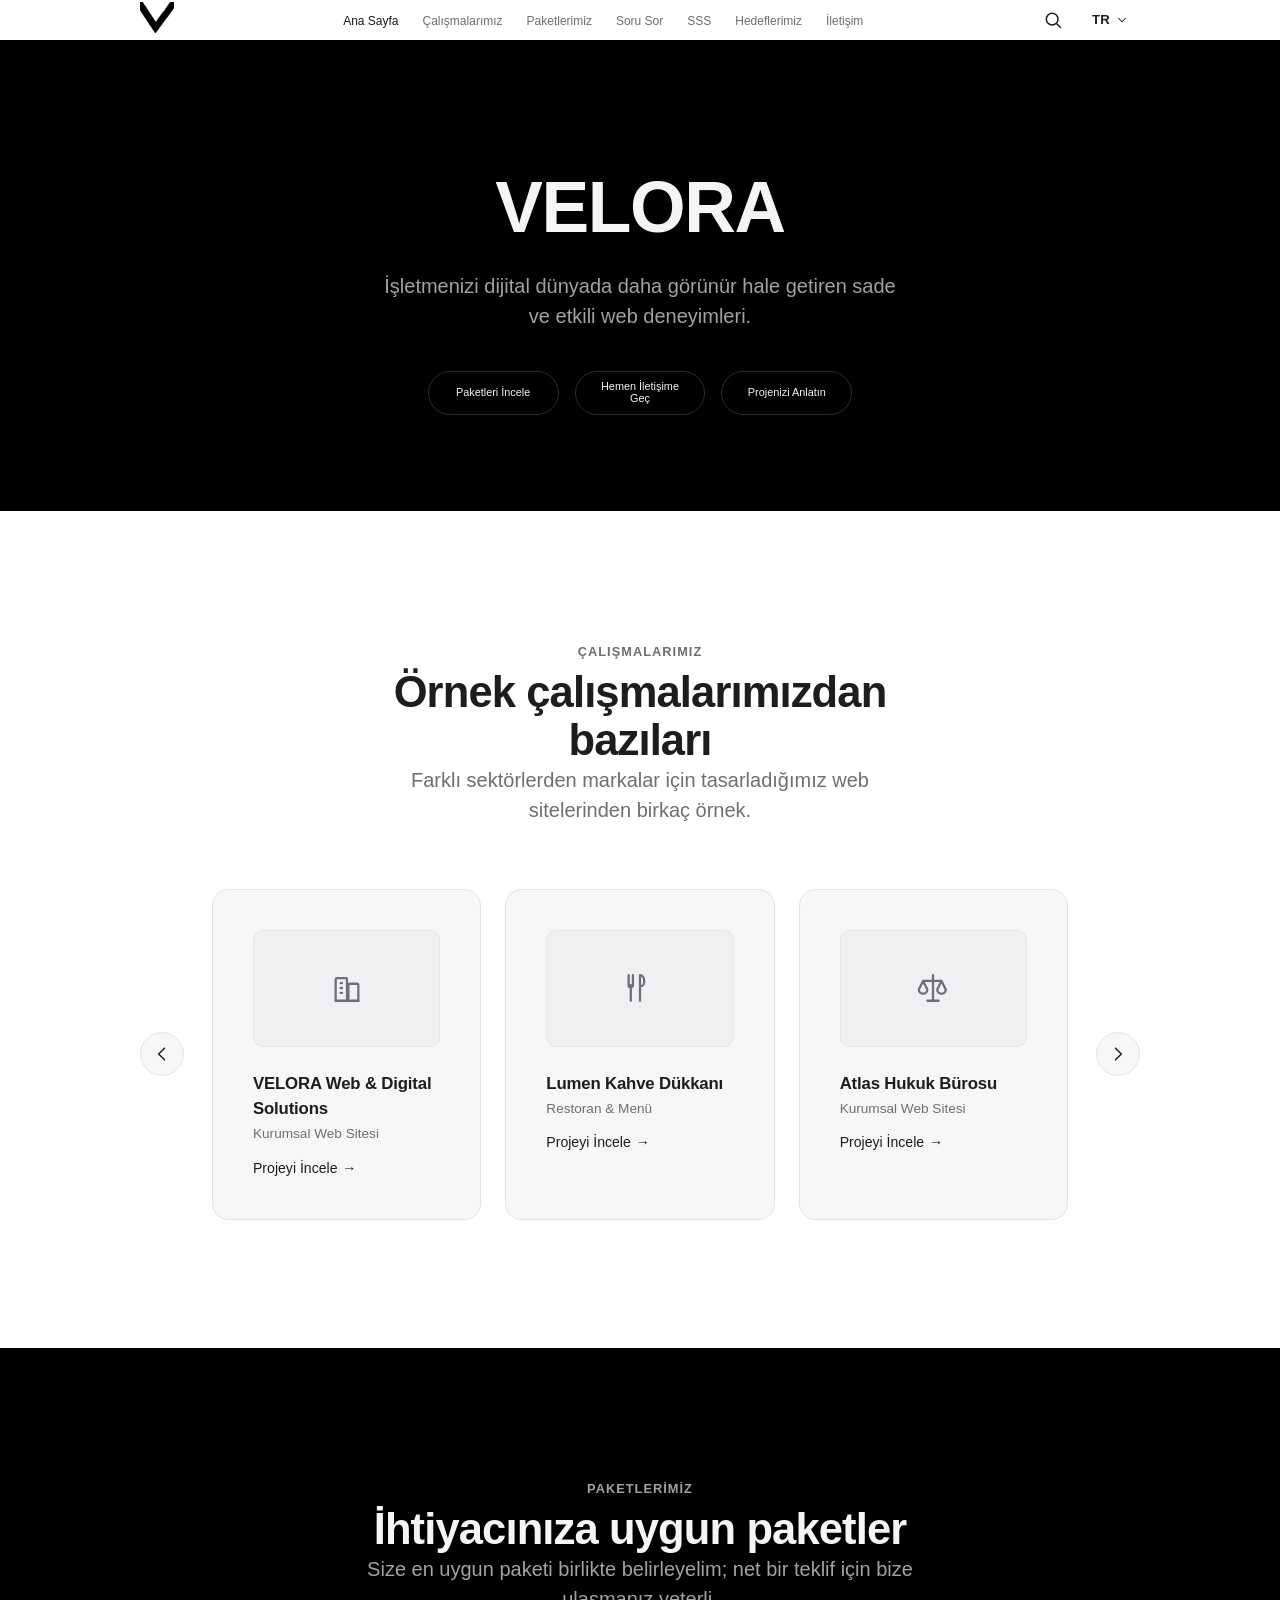
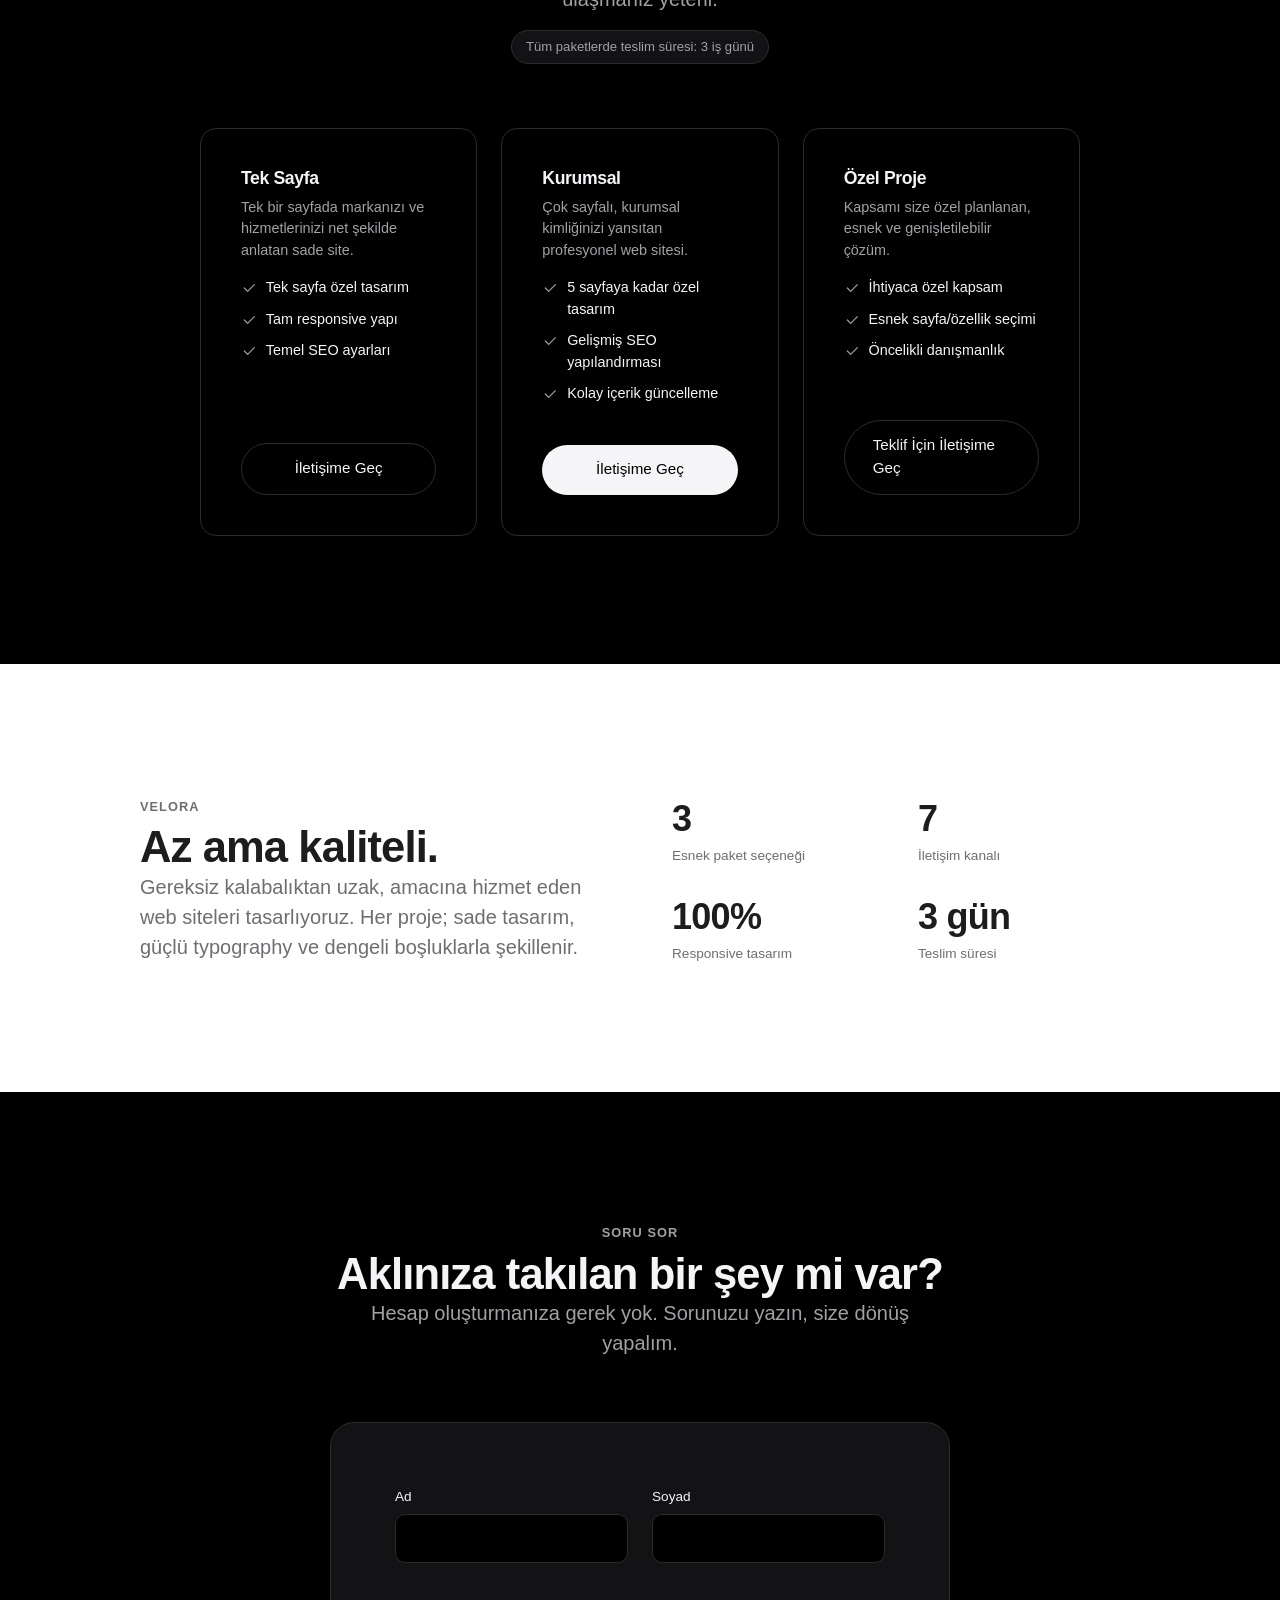
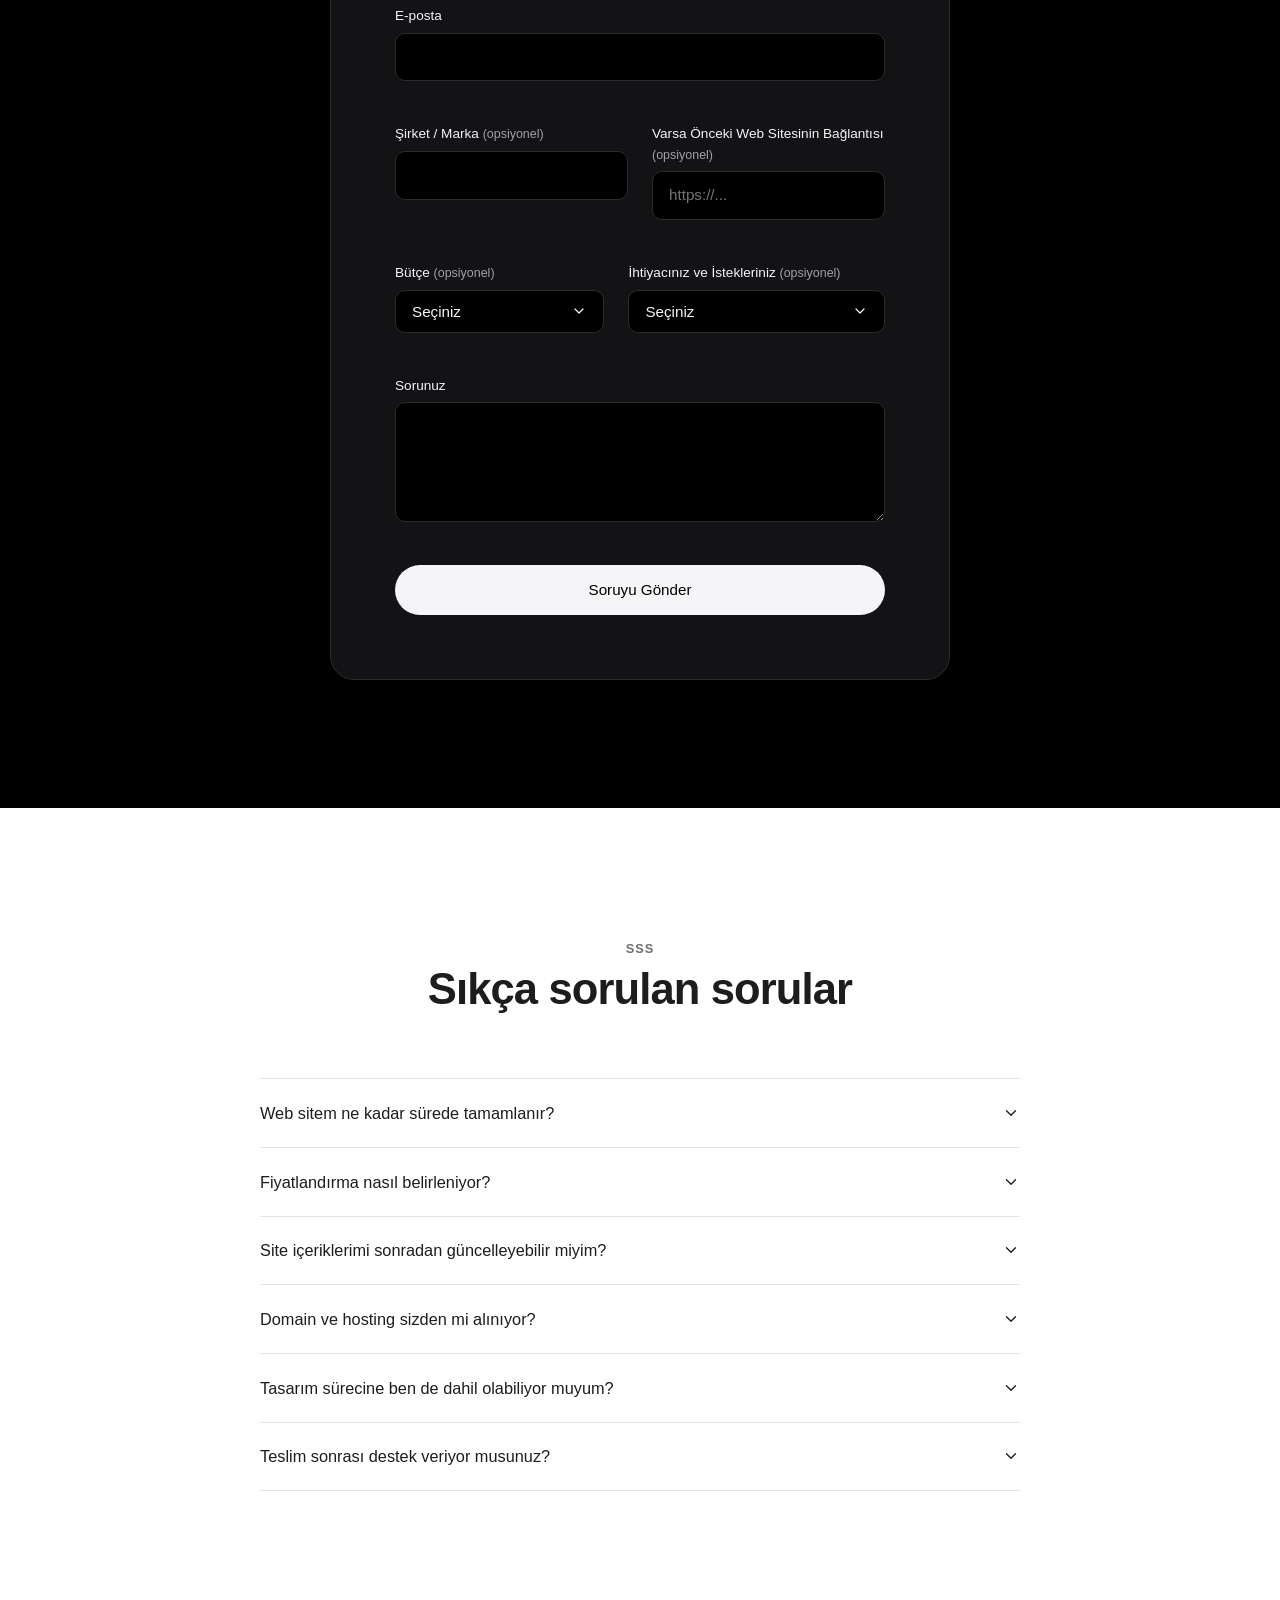
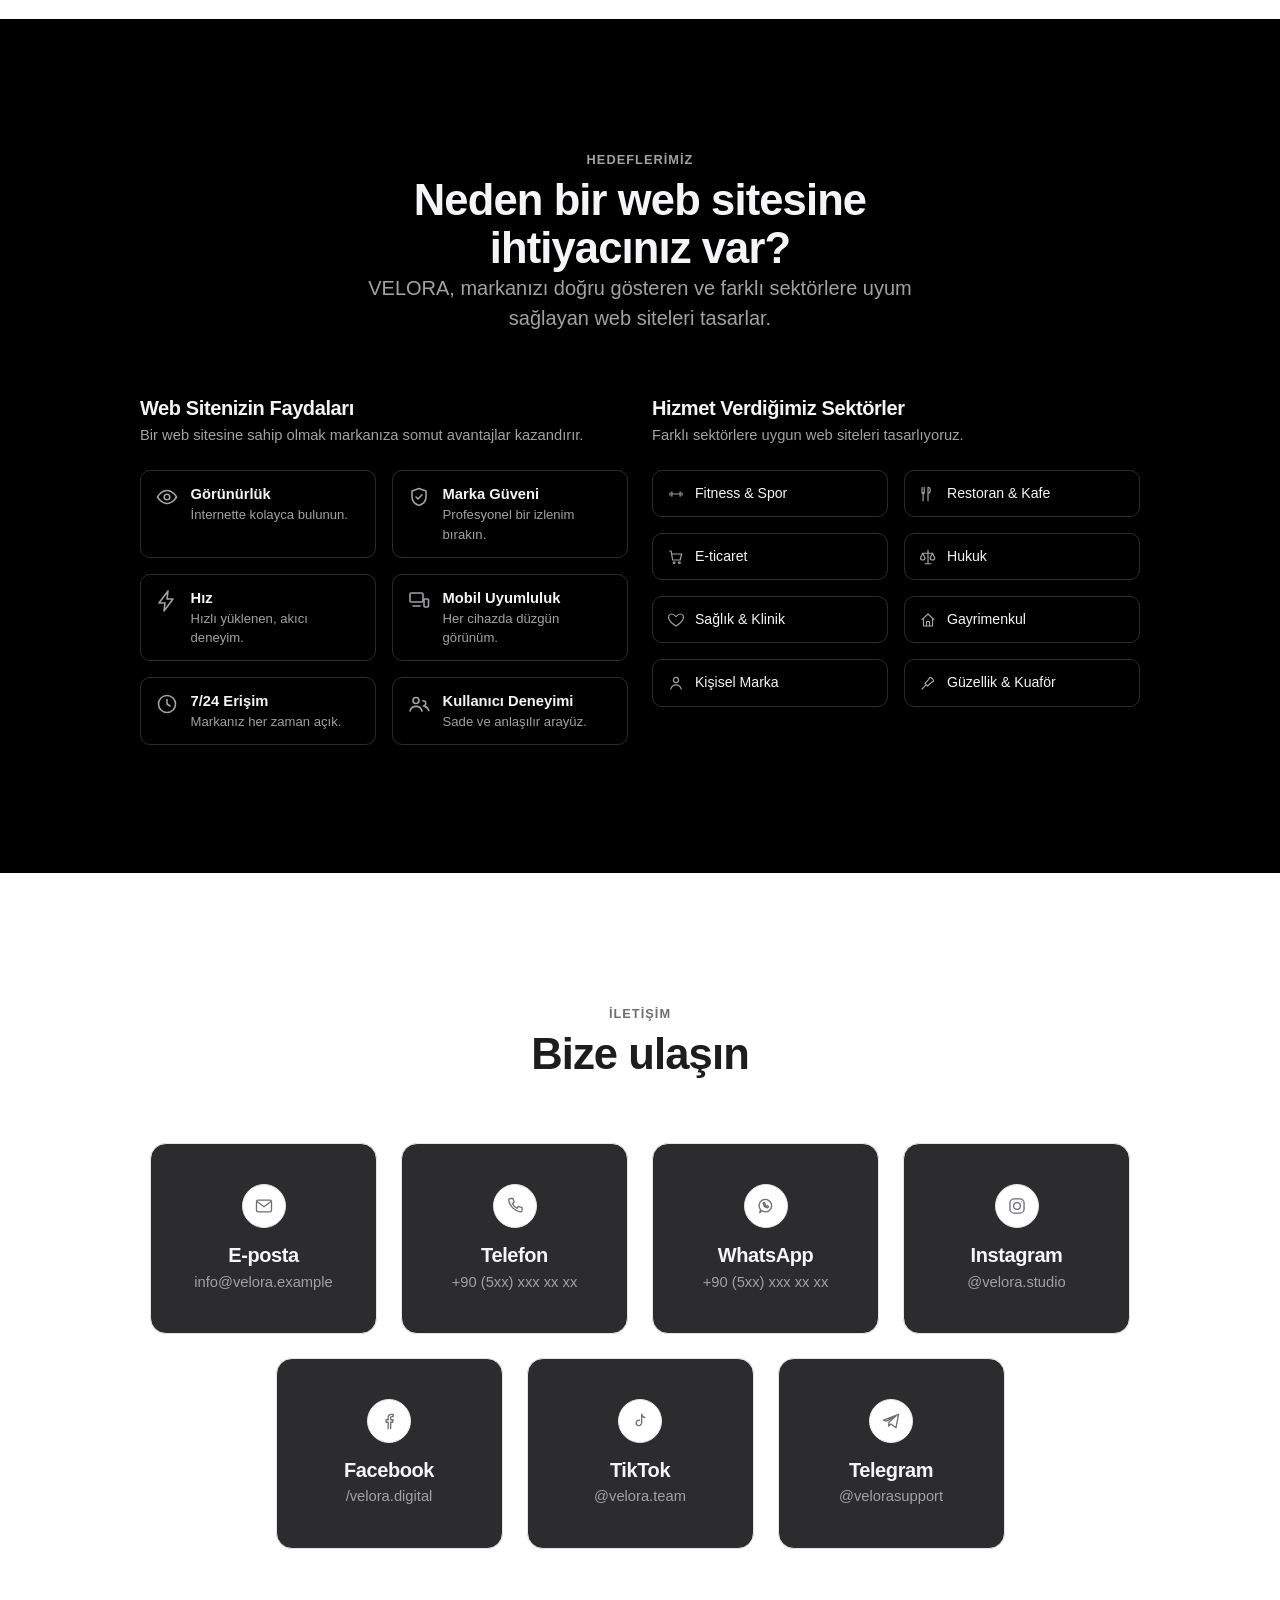
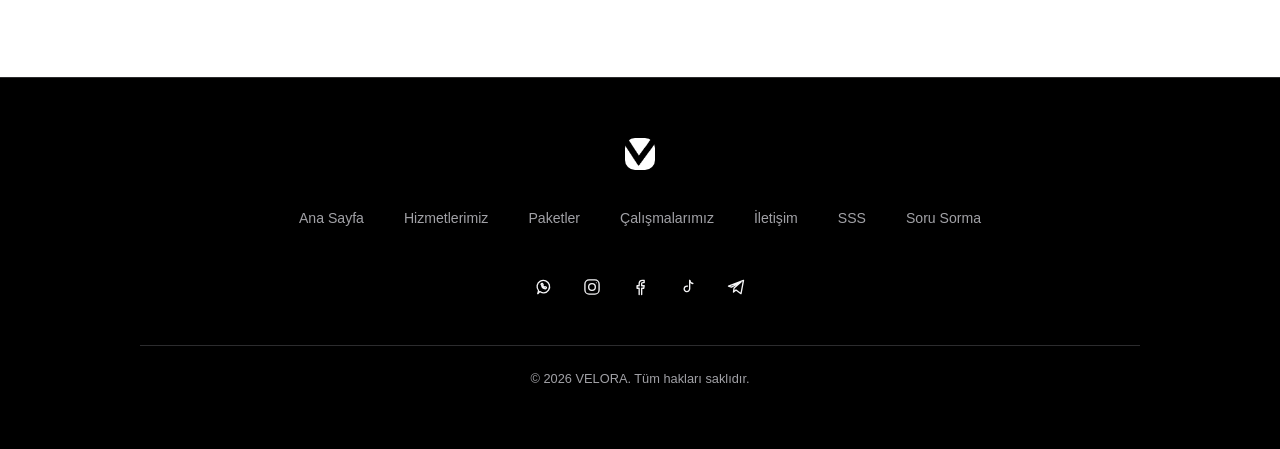
==== commit bc7bc505: "Update VELORA website V2.1" ====
--- a/index.html
+++ b/index.html
@@ -7,7 +7,7 @@
   <meta name="description" content="VELORA, markalar için sade, hızlı ve etkili web deneyimleri tasarlayan bir web ajansıdır." />
   <meta name="theme-color" content="#ffffff" />
 
-  <link rel="icon" type="image/png" href="assets/Velora Second logo.png" />
+  <link rel="icon" type="image/png" href="assets/Velora First logo.png" />
 
   <link rel="stylesheet" href="css/reset.css" />
   <link rel="stylesheet" href="css/variables.css" />
@@ -27,11 +27,11 @@
       <nav class="main-nav" aria-label="Ana menü">
         <ul class="nav-links" id="nav-links">
           <li><a href="#anasayfa">Ana Sayfa</a></li>
+          <li><a href="#calismalarimiz">Çalışmalarımız</a></li>
+          <li><a href="#paketler">Paketlerimiz</a></li>
+          <li><a href="#soru-sor">Soru Sor</a></li>
+          <li><a href="#sss">SSS</a></li>
           <li><a href="#hizmetler">Hedeflerimiz</a></li>
-          <li><a href="#paketler">Paketlerimiz</a></li>
-          <li><a href="#calismalarimiz">Çalışmalarımız</a></li>
-          <li><a href="#sss">SSS</a></li>
-          <li><a href="#soru-sor">Soru Sor</a></li>
           <li><a href="#iletisim">İletişim</a></li>
         </ul>
       </nav>
@@ -46,7 +46,11 @@
             <svg class="lang-switch-chevron" viewBox="0 0 24 24" fill="none" stroke="currentColor" stroke-width="1.8" stroke-linecap="round" stroke-linejoin="round"><path d="m6 9 6 6 6-6"/></svg>
           </button>
           <ul class="lang-switch-menu" role="listbox">
-            <li class="lang-switch-option is-selected" role="option" aria-selected="true">Türkçe</li>
+            <li class="lang-switch-option is-selected" role="option" aria-selected="true">Türkçe — TR</li>
+            <li class="lang-switch-option is-disabled" role="option" aria-selected="false" aria-disabled="true">İngilizce — EN</li>
+            <li class="lang-switch-option is-disabled" role="option" aria-selected="false" aria-disabled="true">Almanca — DE</li>
+            <li class="lang-switch-option is-disabled" role="option" aria-selected="false" aria-disabled="true">Fransızca — FR</li>
+            <li class="lang-switch-option is-disabled" role="option" aria-selected="false" aria-disabled="true">İtalyanca — IT</li>
           </ul>
         </div>
         <button class="icon-btn menu-toggle" type="button" aria-label="Menüyü aç/kapat" aria-expanded="false" aria-controls="nav-links">
@@ -66,27 +70,36 @@
     <section id="anasayfa" class="hero section-invert">
       <div class="hero-inner">
         <h1>VELORA</h1>
-        <p class="lede">Markanız için sade, hızlı ve etkili web deneyimleri tasarlıyoruz.</p>
+        <p class="lede">İşletmenizi dijital dünyada daha görünür hale getiren sade ve etkili web deneyimleri.</p>
         <div class="hero-actions">
           <a class="btn btn-secondary" href="#paketler">Paketleri İncele</a>
-          <a class="btn btn-secondary" href="#hizmetler">Hizmetleri Gör</a>
           <a class="btn btn-secondary" href="#iletisim">Hemen İletişime Geç</a>
           <a class="btn btn-secondary" href="#soru-sor">Projenizi Anlatın</a>
         </div>
       </div>
     </section>
 
-    <!-- Hizmetlerimiz -->
-    <section id="hizmetler">
-      <div class="container">
-        <div class="section-header center">
-          <span class="eyebrow">Hedeflerimiz</span>
-          <h2>Neden bir web sitesine ihtiyacınız var?</h2>
-          <p class="lede" style="margin-inline:auto">VELORA, markanızı doğru gösteren ve farklı sektörlere uyum sağlayan web siteleri tasarlar.</p>
-        </div>
-        <div class="grid hizmetler-grid">
-          <div class="big-card" id="benefits-card" data-animate></div>
-          <div class="big-card" id="industries-card" data-animate></div>
+    <!-- Çalışmalarımız -->
+    <section id="calismalarimiz">
+      <div class="container">
+        <div class="section-header center">
+          <span class="eyebrow">Çalışmalarımız</span>
+          <h2>Örnek çalışmalarımızdan bazıları</h2>
+          <p class="lede" style="margin-inline:auto">Farklı sektörlerden markalar için tasarladığımız web sitelerinden birkaç örnek.</p>
+        </div>
+
+        <div class="works-slider" id="works-slider">
+          <button class="slider-arrow works-prev" type="button" aria-label="Önceki çalışma">
+            <svg viewBox="0 0 24 24" fill="none" stroke="currentColor" stroke-width="1.8" stroke-linecap="round" stroke-linejoin="round"><path d="m15 5-7 7 7 7"/></svg>
+          </button>
+
+          <div class="works-viewport">
+            <div class="works-track" id="works-track"></div>
+          </div>
+
+          <button class="slider-arrow works-next" type="button" aria-label="Sonraki çalışma">
+            <svg viewBox="0 0 24 24" fill="none" stroke="currentColor" stroke-width="1.8" stroke-linecap="round" stroke-linejoin="round"><path d="m9 5 7 7-7 7"/></svg>
+          </button>
         </div>
       </div>
     </section>
@@ -129,7 +142,7 @@
         </div>
         <div class="about-stats">
           <div class="stat-item">
-            <div class="stat-number">6</div>
+            <div class="stat-number">3</div>
             <div class="stat-label">Esnek paket seçeneği</div>
           </div>
           <div class="stat-item">
@@ -145,42 +158,6 @@
             <div class="stat-label">Teslim süresi</div>
           </div>
         </div>
-      </div>
-    </section>
-
-    <!-- Çalışmalarımız -->
-    <section id="calismalarimiz" class="section-invert">
-      <div class="container">
-        <div class="section-header center">
-          <span class="eyebrow">Çalışmalarımız</span>
-          <h2>Örnek çalışmalarımızdan bazıları</h2>
-          <p class="lede" style="margin-inline:auto">Farklı sektörlerden markalar için tasarladığımız web sitelerinden birkaç örnek.</p>
-        </div>
-
-        <div class="works-slider" id="works-slider">
-          <button class="slider-arrow works-prev" type="button" aria-label="Önceki çalışma">
-            <svg viewBox="0 0 24 24" fill="none" stroke="currentColor" stroke-width="1.8" stroke-linecap="round" stroke-linejoin="round"><path d="m15 5-7 7 7 7"/></svg>
-          </button>
-
-          <div class="works-viewport">
-            <div class="works-track" id="works-track"></div>
-          </div>
-
-          <button class="slider-arrow works-next" type="button" aria-label="Sonraki çalışma">
-            <svg viewBox="0 0 24 24" fill="none" stroke="currentColor" stroke-width="1.8" stroke-linecap="round" stroke-linejoin="round"><path d="m9 5 7 7-7 7"/></svg>
-          </button>
-        </div>
-      </div>
-    </section>
-
-    <!-- SSS -->
-    <section id="sss">
-      <div class="container">
-        <div class="section-header center">
-          <span class="eyebrow">SSS</span>
-          <h2>Sıkça sorulan sorular</h2>
-        </div>
-        <div class="faq-list" id="sss-list"></div>
       </div>
     </section>
 
@@ -213,6 +190,52 @@
             <span class="field-error"></span>
           </div>
 
+          <div class="form-row">
+            <div class="field" data-field="sirket">
+              <label for="sirket">Şirket / Marka <span class="field-optional">(opsiyonel)</span></label>
+              <input type="text" id="sirket" name="sirket" autocomplete="organization" />
+              <span class="field-error"></span>
+            </div>
+            <div class="field" data-field="web-sitesi">
+              <label for="web-sitesi">Varsa Önceki Web Sitesinin Bağlantısı <span class="field-optional">(opsiyonel)</span></label>
+              <input type="url" id="web-sitesi" name="web-sitesi" autocomplete="url" placeholder="https://..." />
+              <span class="field-error"></span>
+            </div>
+          </div>
+
+          <div class="form-row">
+            <div class="field" data-field="butce">
+              <label for="butce">Bütçe <span class="field-optional">(opsiyonel)</span></label>
+              <select id="butce" name="butce">
+                <option value="" selected>Seçiniz</option>
+                <option value="500-1000">$500 – $1,000</option>
+                <option value="1000-2500">$1,000 – $2,500</option>
+                <option value="2500-5000">$2,500 – $5,000</option>
+                <option value="5000+">$5,000+</option>
+              </select>
+              <span class="field-error"></span>
+            </div>
+            <div class="field" data-field="ihtiyac">
+              <label for="ihtiyac">İhtiyacınız ve İstekleriniz <span class="field-optional">(opsiyonel)</span></label>
+              <select id="ihtiyac" name="ihtiyac">
+                <option value="" selected>Seçiniz</option>
+                <option value="yeni-site">Yeni web sitesi</option>
+                <option value="yenileme">Mevcut web sitesini yenileme</option>
+                <option value="mobil">Mobil uyumlu tasarım</option>
+                <option value="eticaret">E-ticaret</option>
+                <option value="marka">Marka / kurumsal görünüm</option>
+                <option value="diger">Diğer</option>
+              </select>
+              <span class="field-error"></span>
+            </div>
+          </div>
+
+          <div class="field is-hidden" data-field="ihtiyac-diger" id="ihtiyac-diger-wrap">
+            <label for="ihtiyac-diger">İhtiyacınızı kısaca anlatın</label>
+            <textarea id="ihtiyac-diger" name="ihtiyac-diger" rows="3"></textarea>
+            <span class="field-error"></span>
+          </div>
+
           <div class="field" data-field="soru">
             <label for="soru">Sorunuz</label>
             <textarea id="soru" name="soru"></textarea>
@@ -225,6 +248,32 @@
       </div>
     </section>
 
+    <!-- SSS -->
+    <section id="sss">
+      <div class="container">
+        <div class="section-header center">
+          <span class="eyebrow">SSS</span>
+          <h2>Sıkça sorulan sorular</h2>
+        </div>
+        <div class="faq-list" id="sss-list"></div>
+      </div>
+    </section>
+
+    <!-- Hedeflerimiz -->
+    <section id="hizmetler" class="section-invert">
+      <div class="container">
+        <div class="section-header center">
+          <span class="eyebrow">Hedeflerimiz</span>
+          <h2>Neden bir web sitesine ihtiyacınız var?</h2>
+          <p class="lede" style="margin-inline:auto">VELORA, markanızı doğru gösteren ve farklı sektörlere uyum sağlayan web siteleri tasarlar.</p>
+        </div>
+        <div class="grid hizmetler-grid">
+          <div class="big-card" id="benefits-card"></div>
+          <div class="big-card" id="industries-card"></div>
+        </div>
+      </div>
+    </section>
+
     <!-- İletişim -->
     <section id="iletisim">
       <div class="container">
@@ -238,7 +287,7 @@
 
   </main>
 
-  <footer class="site-footer">
+  <footer class="site-footer section-invert">
     <div class="container">
       <div class="footer-inner">
         <a class="footer-brand" href="#anasayfa" aria-label="VELORA ana sayfa">
--- a/css/variables.css
+++ b/css/variables.css
@@ -56,6 +56,11 @@
      logonun kendisine değil yalnızca çevresine uygulanır. */
   --logo-chip-bg: var(--color-bg-elevated);
   --logo-chip-border: var(--color-border);
+
+  /* Soru Sor formundaki <select> alanları için özel ok ikonu.
+     Mevcut lang-switch-chevron ile aynı çizgi ikonu, yalnızca
+     bölüm ters çevrildiğinde (.section-invert) renk değiştirir. */
+  --select-arrow: url("data:image/svg+xml,%3Csvg xmlns='http://www.w3.org/2000/svg' viewBox='0 0 24 24' fill='none' stroke='%231d1d1f' stroke-width='1.8' stroke-linecap='round' stroke-linejoin='round'%3E%3Cpath d='m6 9 6 6 6-6'/%3E%3C/svg%3E");
 }
 
 /* Bölüm arka plan ritmi: header her zaman beyaz olduğundan, hemen
@@ -78,4 +83,6 @@
 
   --shadow-card: 0 1px 2px rgba(0, 0, 0, 0.4), 0 8px 24px rgba(0, 0, 0, 0.35);
   --shadow-elevated: 0 12px 40px rgba(0, 0, 0, 0.5);
+
+  --select-arrow: url("data:image/svg+xml,%3Csvg xmlns='http://www.w3.org/2000/svg' viewBox='0 0 24 24' fill='none' stroke='%23f5f5f7' stroke-width='1.8' stroke-linecap='round' stroke-linejoin='round'%3E%3Cpath d='m6 9 6 6 6-6'/%3E%3C/svg%3E");
 }
--- a/css/main.css
+++ b/css/main.css
@@ -24,7 +24,8 @@
    yalnızca bölümün kendi arka planı ve metin rengi bu token'lara
    bağlanır (aksi halde alt öğeler token'ı yeniden okumadığı için
    eski/açık renkte kalır). */
-section.section-invert {
+section.section-invert,
+.site-footer.section-invert {
   background-color: var(--color-bg);
   color: var(--color-text);
 }
@@ -309,7 +310,7 @@
   position: absolute;
   top: calc(100% + 8px);
   right: 0;
-  min-width: 130px;
+  min-width: 175px;
   background-color: var(--color-bg);
   border: 1px solid var(--color-border);
   border-radius: var(--radius-sm);
@@ -344,6 +345,13 @@
 
 .menu-toggle {
   display: none;
+  /* Burger menü butonu her zaman düz beyaz zemine sahiptir; genel
+     .icon-btn:hover grileşme efekti burada devre dışı bırakılır. */
+  background-color: #ffffff;
+}
+
+.menu-toggle:hover {
+  background-color: #ffffff;
 }
 
 /* ---------- Hero ---------- */
@@ -374,17 +382,16 @@
   text-align: center;
 }
 
-/* 4 CTA her zaman düzenli bir 2x2 ızgara halinde durur (3+1 gibi
-   dengesiz bir sarma oluşmasın diye kasıtlı olarak grid kullanılır).
-   Sütunlar sabit bir genişlikte (--hero-btn-width) tutulur, böylece
-   buton genişliği yazı uzunluğuna göre değişmez; hepsi eşit boyutta
-   ve eşit yükseklikte görünür. Tüm 4 buton aynı (.btn-secondary)
-   arka plan stilini kullanır — hiçbiri diğerlerinden görsel olarak
-   ayrışmaz. */
+/* 3 CTA, desktop/tablette tek satırda yan yana durur. Sütunlar sabit
+   bir genişlikte (--hero-btn-width) tutulur, böylece buton genişliği
+   yazı uzunluğuna göre değişmez; hepsi eşit boyutta ve eşit
+   yükseklikte görünür. Tüm butonlar aynı (.btn-secondary) arka plan
+   stilini kullanır — hiçbiri diğerlerinden görsel olarak ayrışmaz.
+   480px altında (bkz. css/responsive.css) tek sütuna (alt alta) döner. */
 .hero-actions {
   --hero-btn-width: 130.85px;
   display: grid;
-  grid-template-columns: repeat(2, var(--hero-btn-width));
+  grid-template-columns: repeat(3, var(--hero-btn-width));
   gap: var(--space-sm);
   margin-top: var(--space-sm);
   justify-content: center;
@@ -563,7 +570,8 @@
 }
 
 .package-card.is-highlighted {
-  border-color: var(--color-accent);
+  /* Border rengi artık diğer paket kartlarıyla aynı (var(--color-border),
+     .card kuralından miras alınır) — yalnızca gölge farkı korunur. */
   box-shadow: var(--shadow-elevated);
 }
 
@@ -891,7 +899,14 @@
   font-weight: 500;
 }
 
+.field-optional {
+  font-weight: 400;
+  color: var(--color-text-secondary);
+  font-size: 0.78rem;
+}
+
 .field input,
+.field select,
 .field textarea {
   background-color: var(--color-bg);
   border: 1px solid var(--color-border);
@@ -899,6 +914,7 @@
   padding: 0.75rem 1rem;
   font-size: 0.95rem;
   color: var(--color-text);
+  font-family: inherit;
   transition: border-color var(--transition-fast), box-shadow var(--transition-fast);
 }
 
@@ -907,7 +923,24 @@
   min-height: 120px;
 }
 
+/* Opsiyonel "Diğer" serbest metin alanı için biraz daha kompakt yükseklik. */
+.field textarea[rows] {
+  min-height: 0;
+}
+
+.field select {
+  appearance: none;
+  -webkit-appearance: none;
+  background-image: var(--select-arrow);
+  background-repeat: no-repeat;
+  background-position: right 1rem center;
+  background-size: 16px;
+  padding-right: 2.6rem;
+  cursor: pointer;
+}
+
 .field input:focus,
+.field select:focus,
 .field textarea:focus {
   outline: none;
   border-color: var(--color-focus);
@@ -915,8 +948,15 @@
 }
 
 .field.has-error input,
+.field.has-error select,
 .field.has-error textarea {
   border-color: #ff3b30;
+}
+
+/* "İhtiyacınız ve İstekleriniz" alanında "Diğer" seçilmediği sürece
+   gizli kalan serbest metin alanı. */
+.field.is-hidden {
+  display: none;
 }
 
 .field-error {
@@ -1064,6 +1104,10 @@
   display: block;
   height: var(--footer-logo-size, 32px);
   width: auto;
+  /* Logo görseli kendi içinde opak beyaz bir zemine sahip; footer
+     artık siyah olabildiğinden, keskin bir beyaz dikdörtgen yerine
+     yumuşak bir "chip" görünmesi için köşeler yuvarlatılır. */
+  border-radius: var(--radius-sm);
 }
 
 .footer-links {
@@ -1086,9 +1130,13 @@
 }
 
 /* "Çalışmalarımız" bağlantısı şimdilik pasif: href yok, tıklanamaz,
-   hafif soluk görünerek yakında geleceğini ima eder. */
+   hafif soluk görünerek yakında geleceğini ima eder. Aynı görsel dil,
+   dil seçimi dropdown'ındaki henüz aktif olmayan diller (EN/DE/FR/IT)
+   için de kullanılır — gerçek bir işlevleri yoktur, yalnızca
+   ileride eklenebileceklerini gösteren pasif seçeneklerdir. */
 .nav-links a.is-disabled,
-.footer-links a.is-disabled {
+.footer-links a.is-disabled,
+.lang-switch-option.is-disabled {
   opacity: 0.5;
   cursor: default;
 }
@@ -1096,6 +1144,11 @@
 .nav-links a.is-disabled:hover,
 .footer-links a.is-disabled:hover {
   color: inherit;
+}
+
+.lang-switch-option.is-disabled {
+  font-weight: 400;
+  background-color: transparent;
 }
 
 .footer-social {
@@ -1245,13 +1298,7 @@
   white-space: nowrap;
 }
 
-[data-animate] {
-  opacity: 0;
-  transform: translateY(16px);
-  transition: opacity 700ms ease, transform 700ms ease;
-}
-
-[data-animate].is-visible {
-  opacity: 1;
-  transform: translateY(0);
-}
+/* Not: scroll ile tetiklenen fade-in/reveal giriş animasyonu
+   (eski [data-animate] / .is-visible mekanizması) kullanıcı isteği
+   üzerine tamamen kaldırıldı. İçerikler artık sayfa yüklenir
+   yüklenmez, kaydırma beklemeden normal şekilde görünür durumda. */
--- a/css/responsive.css
+++ b/css/responsive.css
@@ -72,27 +72,11 @@
     display: inline-flex;
   }
 
-  /* Hamburger -> X dönüşümü: her çizgi kendi küçük kutusu yerine
-     ikonun tüm görünüm alanına (viewBox) göre ortalanır, böylece
-     üç çizgi de aynı (12,12) noktası etrafında dönerek düzgün ve
-     ortalanmış bir X oluşturur (önceki haliyle çizgiler farklı
-     merkezler etrafında döndüğü için çarpık/üst üste görünüyordu). */
-  .icon-menu line {
-    transform-box: view-box;
-    transform-origin: center;
-  }
-
-  .icon-menu.is-open .icon-line-1 {
-    transform: translateY(5px) rotate(45deg);
-  }
-
-  .icon-menu.is-open .icon-line-2 {
-    opacity: 0;
-  }
-
-  .icon-menu.is-open .icon-line-3 {
-    transform: translateY(-5px) rotate(-45deg);
-  }
+  /* Not: hamburger ikonu artık mobilde açıkken çarpıya (X) dönüşmüyor;
+     ikon her zaman aynı üç çizgi halinde kalır. components/header.js
+     içindeki .icon-menu "is-open" sınıf ekleme/kaldırma mantığına
+     dokunulmadı (menünün açılıp kapanma davranışı aynı), yalnızca bu
+     sınıfa bağlı görsel dönüşüm kaldırıldı. */
 }
 
 /* Tablet dikey / büyük telefon (<=768px) */
@@ -121,8 +105,8 @@
     padding-block: var(--space-xl);
   }
 
-  /* 480px ve altında 2'şerli ızgara yerine tek sütun: 4 buton alt
-     alta, hepsi eşit (tam) genişlikte, aralarında dengeli boşlukla. */
+  /* 480px ve altında tek sütun: 3 buton alt alta, hepsi eşit (tam)
+     genişlikte, aralarında dengeli boşlukla. */
   .hero-actions {
     grid-template-columns: 1fr;
     gap: 0.65rem;
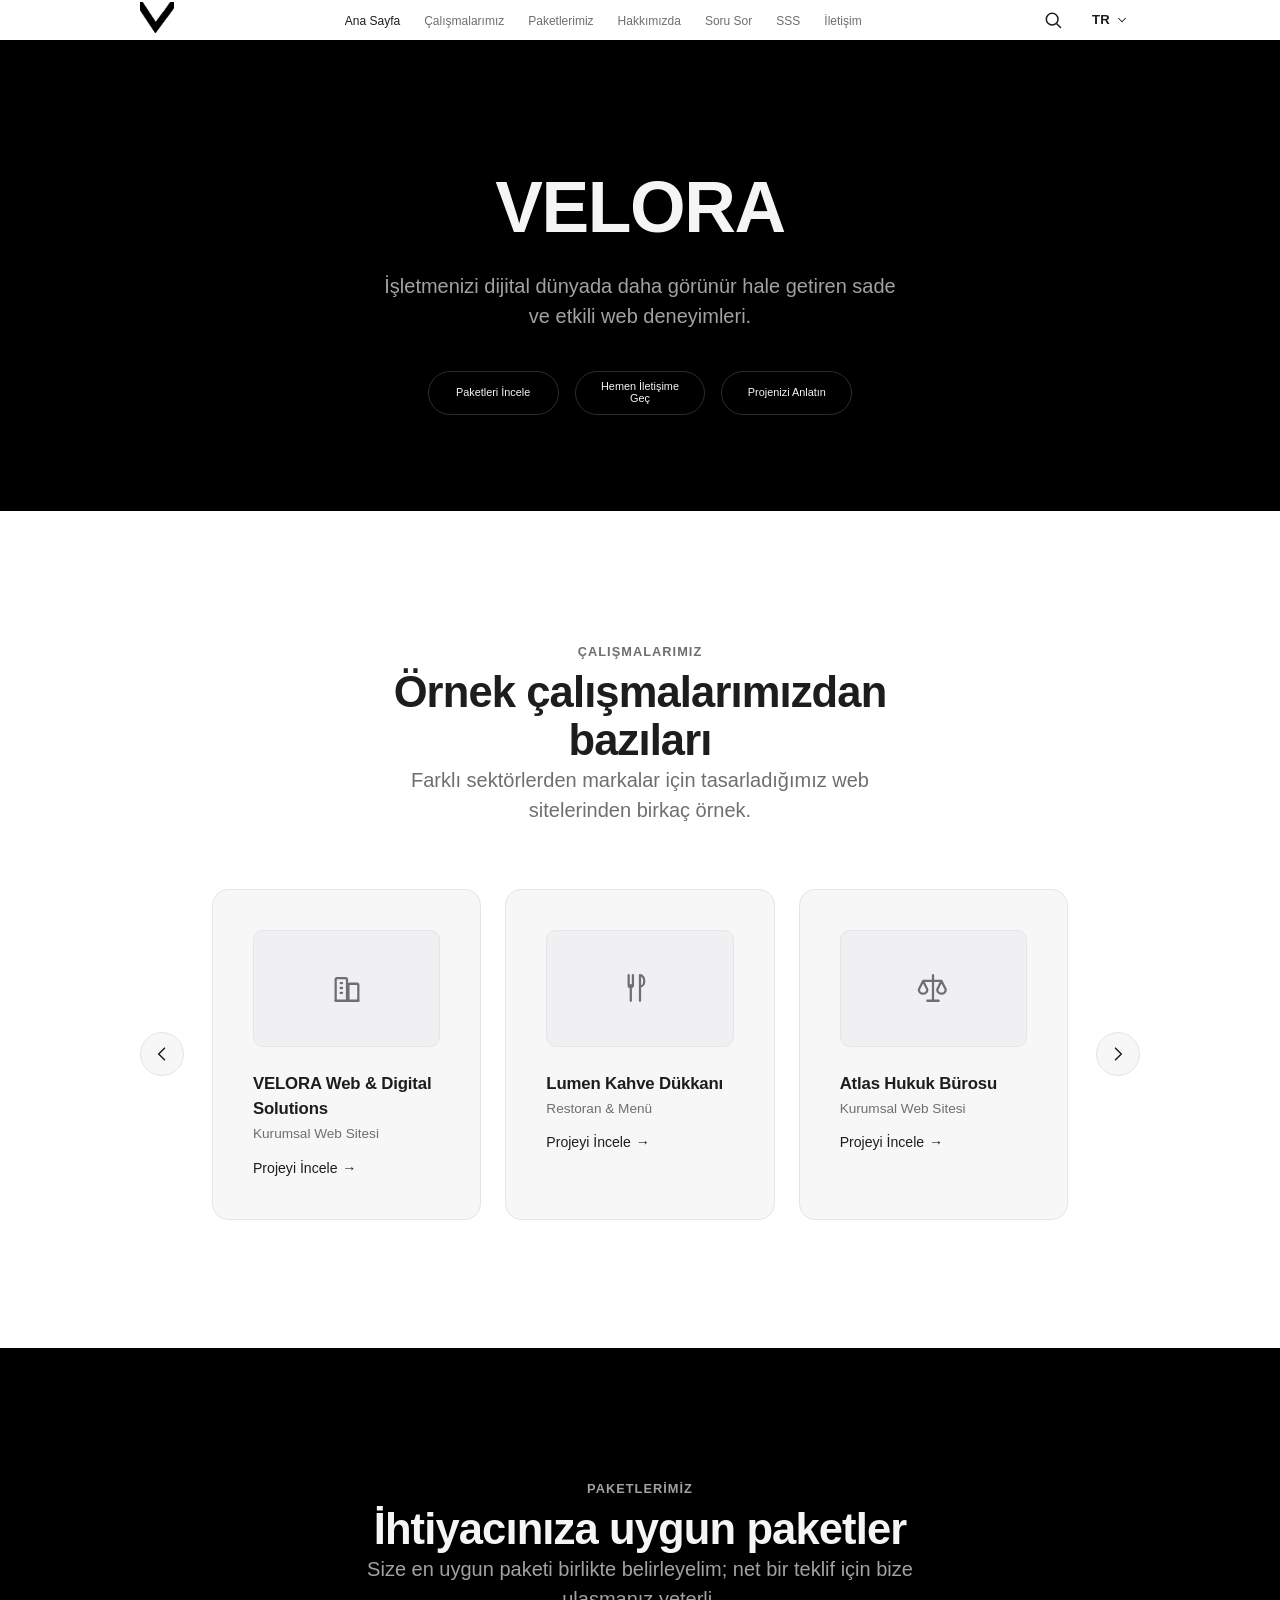
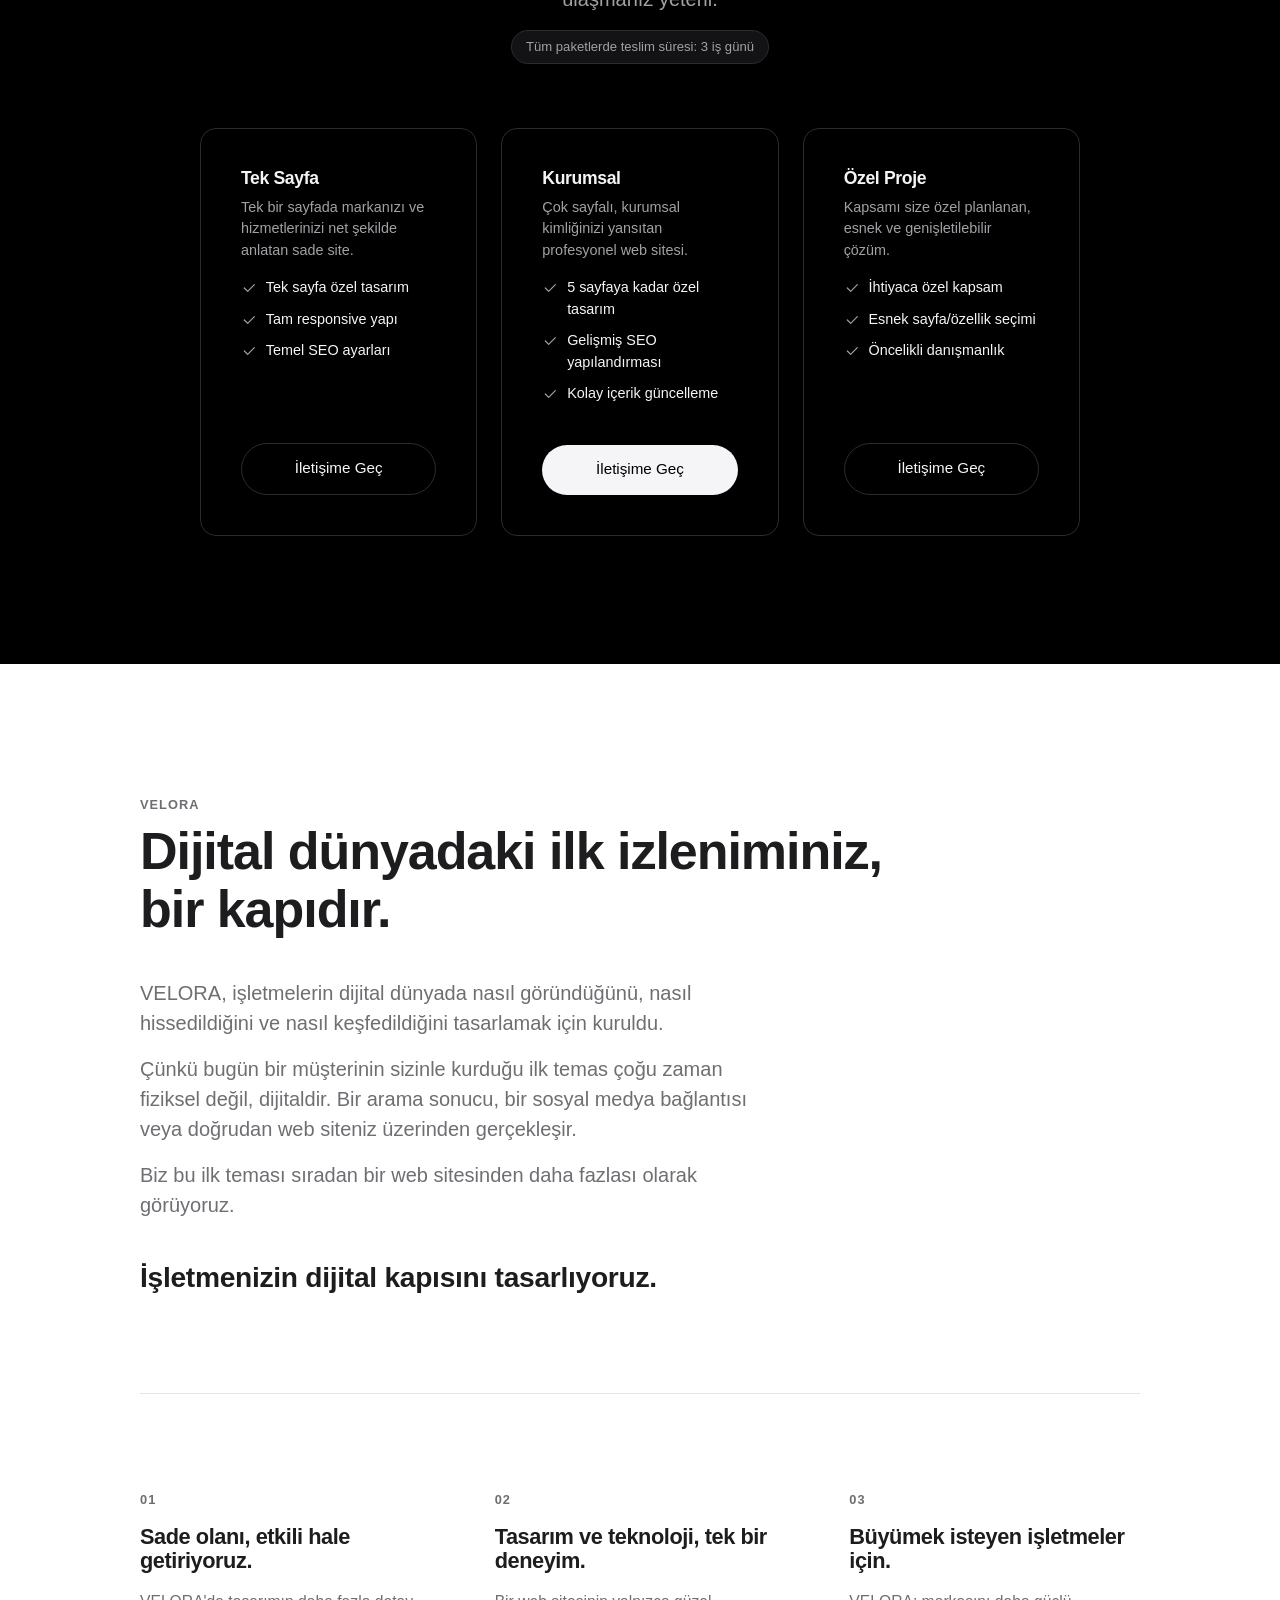
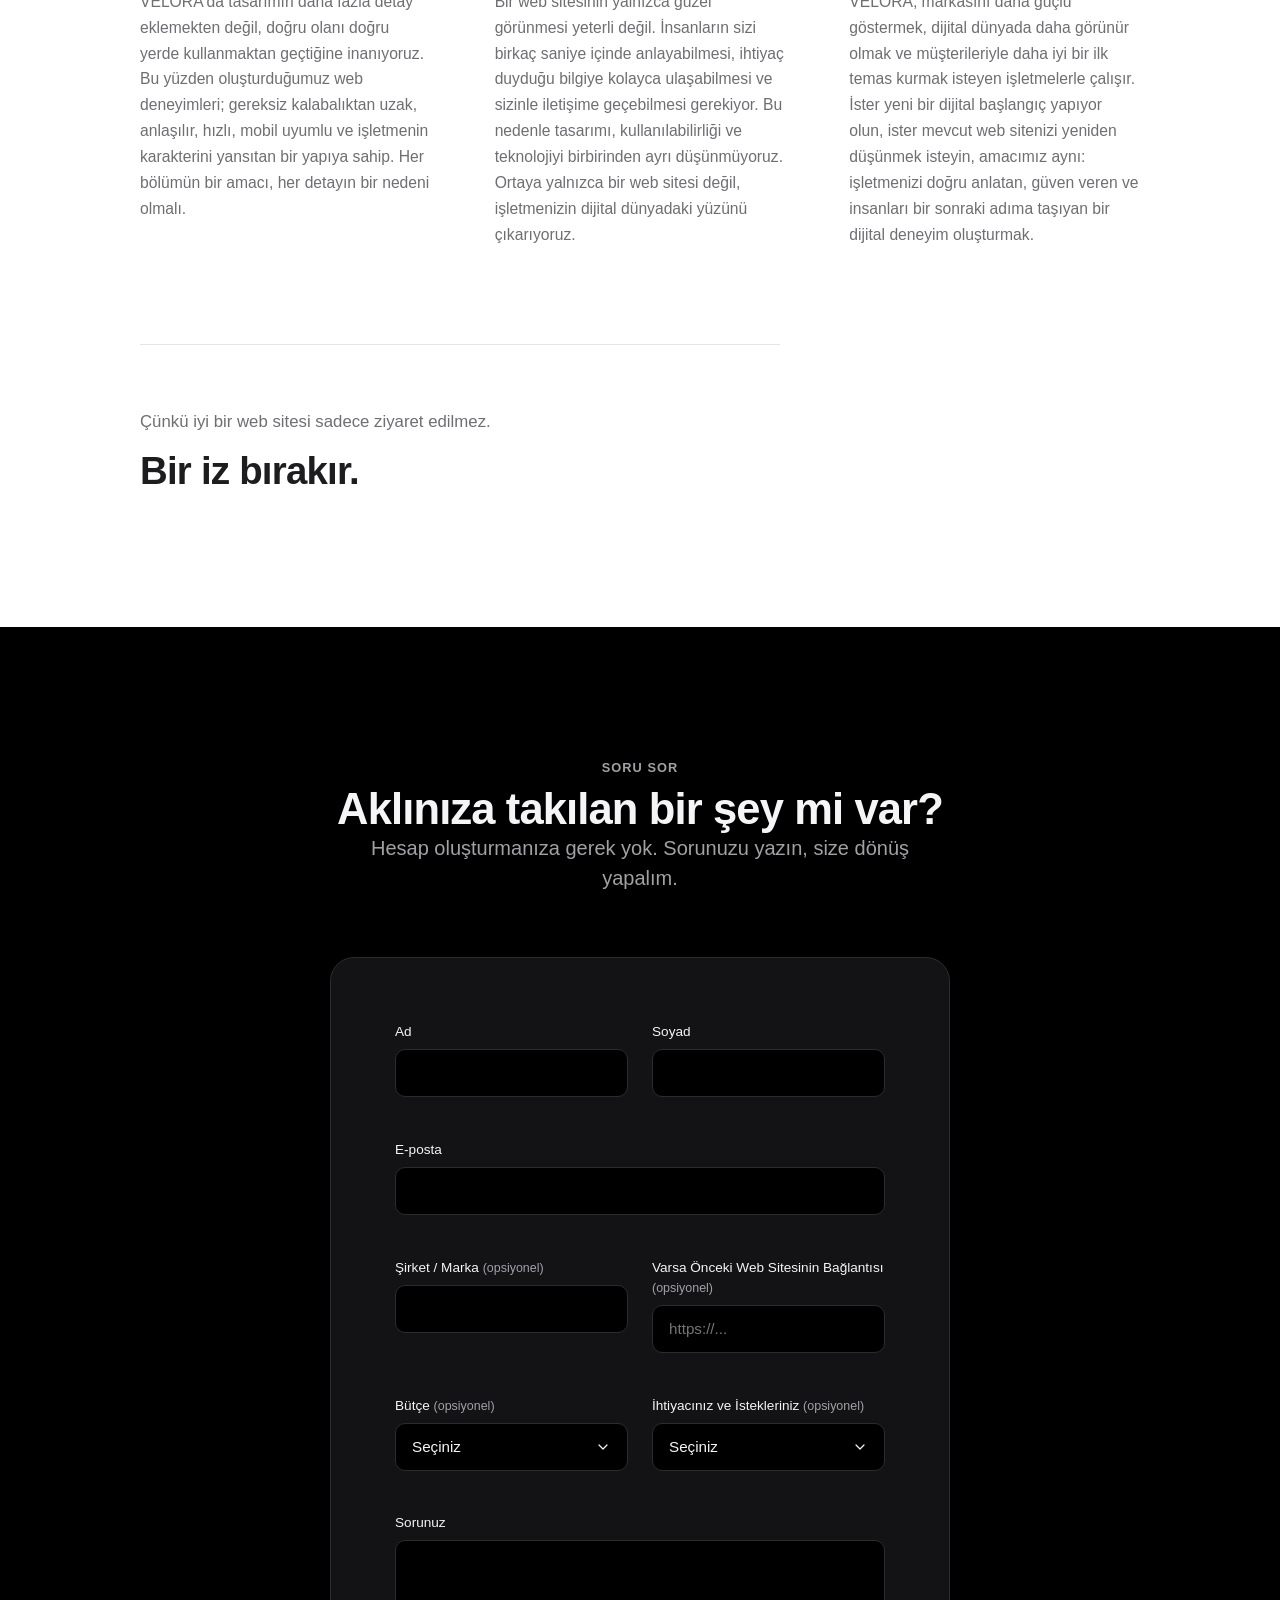
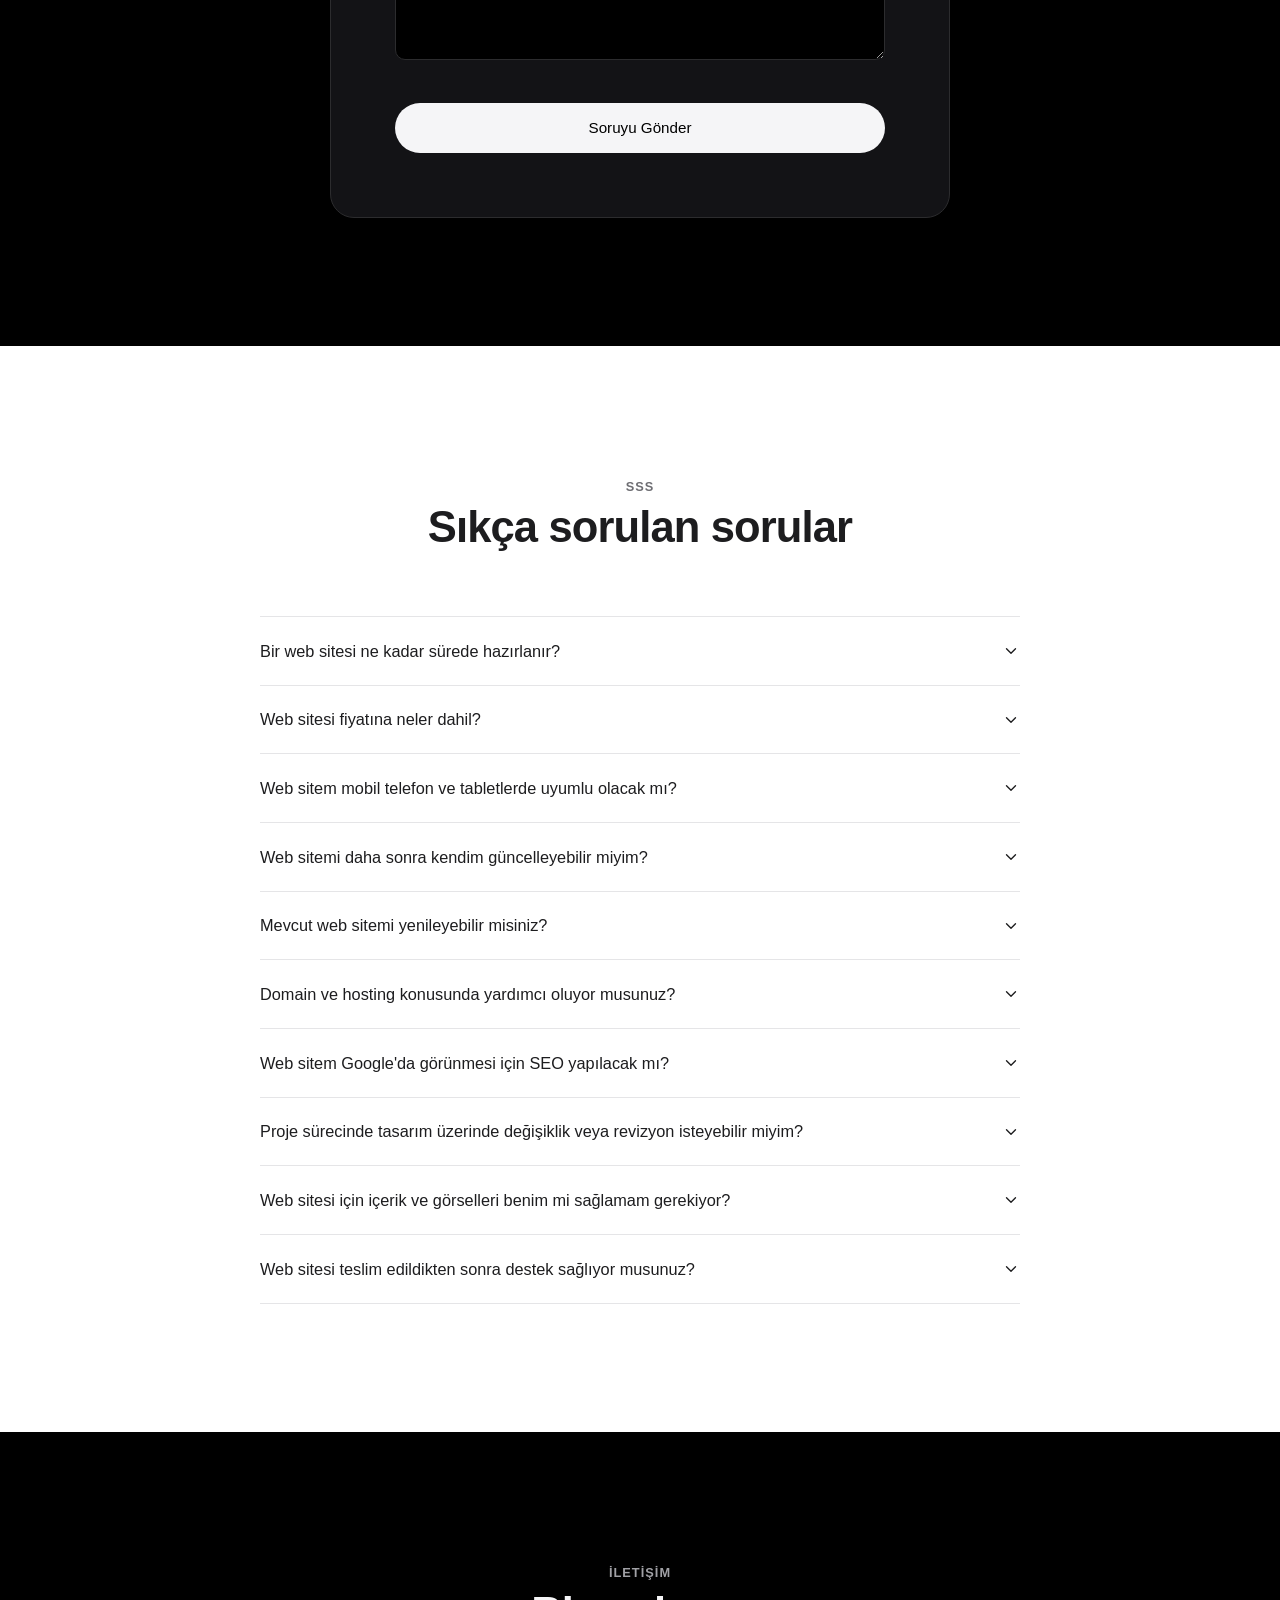
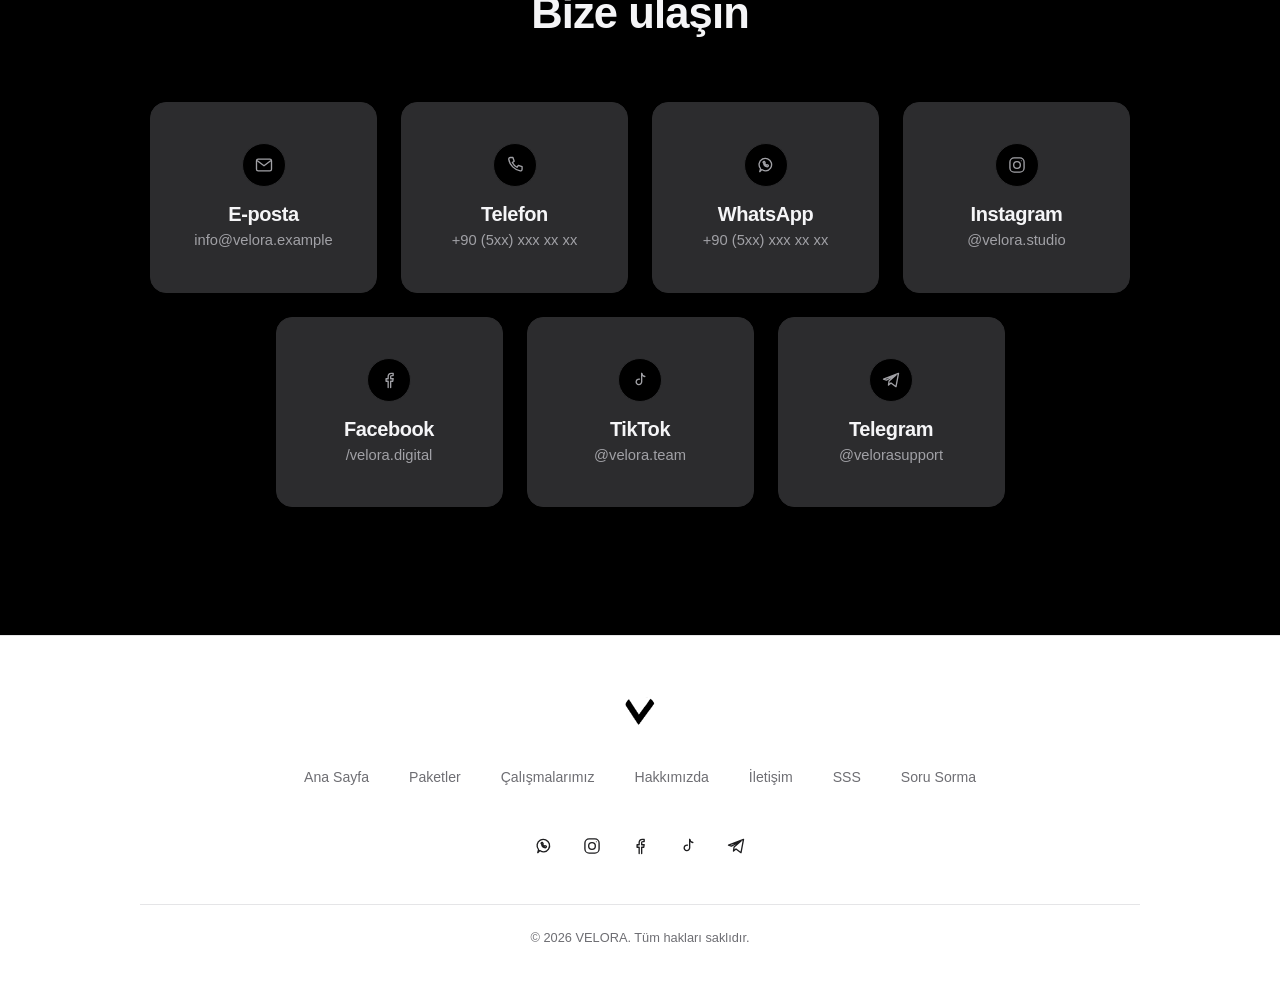
==== commit cbce944b: "Update VELORA website v3.0" ====
--- a/index.html
+++ b/index.html
@@ -16,28 +16,28 @@
 </head>
 <body>
 
-  <a class="visually-hidden" href="#main-content">İçeriğe geç</a>
+  <a class="visually-hidden" href="#main-content" data-i18n="skipLink">İçeriğe geç</a>
 
   <header class="site-header">
     <div class="header-inner">
-      <a class="brand" href="#anasayfa" aria-label="VELORA ana sayfa">
-        <img class="brand-logo" data-logo-img src="assets/Velora Second logo.png" alt="VELORA logosu" width="34" height="36" />
+      <a class="brand" href="#anasayfa" data-i18n-aria-label="header.brandAriaLabel" aria-label="VELORA ana sayfa">
+        <img class="brand-logo" data-logo-img data-i18n-alt="misc.logoAlt" src="assets/Velora Second logo.png" alt="VELORA logosu" width="34" height="36" />
       </a>
 
-      <nav class="main-nav" aria-label="Ana menü">
+      <nav class="main-nav" data-i18n-aria-label="header.mainNavAriaLabel" aria-label="Ana menü">
         <ul class="nav-links" id="nav-links">
-          <li><a href="#anasayfa">Ana Sayfa</a></li>
-          <li><a href="#calismalarimiz">Çalışmalarımız</a></li>
-          <li><a href="#paketler">Paketlerimiz</a></li>
-          <li><a href="#soru-sor">Soru Sor</a></li>
-          <li><a href="#sss">SSS</a></li>
-          <li><a href="#hizmetler">Hedeflerimiz</a></li>
-          <li><a href="#iletisim">İletişim</a></li>
+          <li><a href="#anasayfa" data-i18n="header.nav.home">Ana Sayfa</a></li>
+          <li><a href="#calismalarimiz" data-i18n="header.nav.works">Çalışmalarımız</a></li>
+          <li><a href="#paketler" data-i18n="header.nav.packages">Paketlerimiz</a></li>
+          <li><a href="#hakkinda" data-i18n="header.nav.about">Hakkında</a></li>
+          <li><a href="#soru-sor" data-i18n="header.nav.ask">Soru Sor</a></li>
+          <li><a href="#sss" data-i18n="header.nav.faq">SSS</a></li>
+          <li><a href="#iletisim" data-i18n="header.nav.contact">İletişim</a></li>
         </ul>
       </nav>
 
       <div class="header-actions">
-        <button class="icon-btn" id="search-trigger" type="button" aria-label="Sitede ara">
+        <button class="icon-btn" id="search-trigger" type="button" data-i18n-aria-label="header.searchAriaLabel" aria-label="Sitede ara">
           <svg viewBox="0 0 24 24" fill="none" stroke="currentColor" stroke-width="1.8" stroke-linecap="round" stroke-linejoin="round"><circle cx="11" cy="11" r="7"/><path d="m21 21-4.3-4.3"/></svg>
         </button>
         <div class="lang-switch">
@@ -46,14 +46,14 @@
             <svg class="lang-switch-chevron" viewBox="0 0 24 24" fill="none" stroke="currentColor" stroke-width="1.8" stroke-linecap="round" stroke-linejoin="round"><path d="m6 9 6 6 6-6"/></svg>
           </button>
           <ul class="lang-switch-menu" role="listbox">
-            <li class="lang-switch-option is-selected" role="option" aria-selected="true">Türkçe — TR</li>
-            <li class="lang-switch-option is-disabled" role="option" aria-selected="false" aria-disabled="true">İngilizce — EN</li>
-            <li class="lang-switch-option is-disabled" role="option" aria-selected="false" aria-disabled="true">Almanca — DE</li>
-            <li class="lang-switch-option is-disabled" role="option" aria-selected="false" aria-disabled="true">Fransızca — FR</li>
-            <li class="lang-switch-option is-disabled" role="option" aria-selected="false" aria-disabled="true">İtalyanca — IT</li>
+            <li class="lang-switch-option is-selected" role="option" aria-selected="true" tabindex="0" data-lang="tr">Türkçe — TR</li>
+            <li class="lang-switch-option" role="option" aria-selected="false" tabindex="0" data-lang="en">English — EN</li>
+            <li class="lang-switch-option" role="option" aria-selected="false" tabindex="0" data-lang="de">Deutsch — DE</li>
+            <li class="lang-switch-option" role="option" aria-selected="false" tabindex="0" data-lang="fr">Français — FR</li>
+            <li class="lang-switch-option" role="option" aria-selected="false" tabindex="0" data-lang="it">Italiano — IT</li>
           </ul>
         </div>
-        <button class="icon-btn menu-toggle" type="button" aria-label="Menüyü aç/kapat" aria-expanded="false" aria-controls="nav-links">
+        <button class="icon-btn menu-toggle" type="button" data-i18n-aria-label="header.menuToggleAriaLabel" aria-label="Menüyü aç/kapat" aria-expanded="false" aria-controls="nav-links">
           <svg class="icon-menu" viewBox="0 0 24 24" fill="none" stroke="currentColor" stroke-width="1.8" stroke-linecap="round">
             <line class="icon-line-1" x1="4" y1="7" x2="20" y2="7" />
             <line class="icon-line-2" x1="4" y1="12" x2="20" y2="12" />
@@ -70,11 +70,11 @@
     <section id="anasayfa" class="hero section-invert">
       <div class="hero-inner">
         <h1>VELORA</h1>
-        <p class="lede">İşletmenizi dijital dünyada daha görünür hale getiren sade ve etkili web deneyimleri.</p>
+        <p class="lede" data-i18n="hero.description">İşletmenizi dijital dünyada daha görünür hale getiren sade ve etkili web deneyimleri.</p>
         <div class="hero-actions">
-          <a class="btn btn-secondary" href="#paketler">Paketleri İncele</a>
-          <a class="btn btn-secondary" href="#iletisim">Hemen İletişime Geç</a>
-          <a class="btn btn-secondary" href="#soru-sor">Projenizi Anlatın</a>
+          <a class="btn btn-secondary" href="#paketler" data-i18n="hero.cta.packages">Paketleri İncele</a>
+          <a class="btn btn-secondary" href="#iletisim" data-i18n="hero.cta.contact">Hemen İletişime Geç</a>
+          <a class="btn btn-secondary" href="#soru-sor" data-i18n="hero.cta.ask">Projenizi Anlatın</a>
         </div>
       </div>
     </section>
@@ -83,13 +83,13 @@
     <section id="calismalarimiz">
       <div class="container">
         <div class="section-header center">
-          <span class="eyebrow">Çalışmalarımız</span>
-          <h2>Örnek çalışmalarımızdan bazıları</h2>
-          <p class="lede" style="margin-inline:auto">Farklı sektörlerden markalar için tasarladığımız web sitelerinden birkaç örnek.</p>
+          <span class="eyebrow" data-i18n="works.eyebrow">Çalışmalarımız</span>
+          <h2 data-i18n="works.heading">Örnek çalışmalarımızdan bazıları</h2>
+          <p class="lede" style="margin-inline:auto" data-i18n="works.lede">Farklı sektörlerden markalar için tasarladığımız web sitelerinden birkaç örnek.</p>
         </div>
 
         <div class="works-slider" id="works-slider">
-          <button class="slider-arrow works-prev" type="button" aria-label="Önceki çalışma">
+          <button class="slider-arrow works-prev" type="button" data-i18n-aria-label="works.prevAriaLabel" aria-label="Önceki çalışma">
             <svg viewBox="0 0 24 24" fill="none" stroke="currentColor" stroke-width="1.8" stroke-linecap="round" stroke-linejoin="round"><path d="m15 5-7 7 7 7"/></svg>
           </button>
 
@@ -97,7 +97,7 @@
             <div class="works-track" id="works-track"></div>
           </div>
 
-          <button class="slider-arrow works-next" type="button" aria-label="Sonraki çalışma">
+          <button class="slider-arrow works-next" type="button" data-i18n-aria-label="works.nextAriaLabel" aria-label="Sonraki çalışma">
             <svg viewBox="0 0 24 24" fill="none" stroke="currentColor" stroke-width="1.8" stroke-linecap="round" stroke-linejoin="round"><path d="m9 5 7 7-7 7"/></svg>
           </button>
         </div>
@@ -108,14 +108,14 @@
     <section id="paketler" class="section-invert">
       <div class="container">
         <div class="section-header center">
-          <span class="eyebrow">Paketlerimiz</span>
-          <h2>İhtiyacınıza uygun paketler</h2>
-          <p class="lede" style="margin-inline:auto">Size en uygun paketi birlikte belirleyelim; net bir teklif için bize ulaşmanız yeterli.</p>
-          <span class="delivery-note">Tüm paketlerde teslim süresi: 3 iş günü</span>
+          <span class="eyebrow" data-i18n="packages.eyebrow">Paketlerimiz</span>
+          <h2 data-i18n="packages.heading">İhtiyacınıza uygun paketler</h2>
+          <p class="lede" style="margin-inline:auto" data-i18n="packages.lede">Size en uygun paketi birlikte belirleyelim; net bir teklif için bize ulaşmanız yeterli.</p>
+          <span class="delivery-note" data-i18n="packages.deliveryNote">Tüm paketlerde teslim süresi: 3 iş günü</span>
         </div>
 
         <div class="packages-slider" id="packages-slider">
-          <button class="slider-arrow slider-prev" type="button" aria-label="Önceki paketler">
+          <button class="slider-arrow slider-prev" type="button" data-i18n-aria-label="packages.prevAriaLabel" aria-label="Önceki paketler">
             <svg viewBox="0 0 24 24" fill="none" stroke="currentColor" stroke-width="1.8" stroke-linecap="round" stroke-linejoin="round"><path d="m15 5-7 7 7 7"/></svg>
           </button>
 
@@ -123,7 +123,7 @@
             <div class="packages-track" id="packages-track"></div>
           </div>
 
-          <button class="slider-arrow slider-next" type="button" aria-label="Sonraki paketler">
+          <button class="slider-arrow slider-next" type="button" data-i18n-aria-label="packages.nextAriaLabel" aria-label="Sonraki paketler">
             <svg viewBox="0 0 24 24" fill="none" stroke="currentColor" stroke-width="1.8" stroke-linecap="round" stroke-linejoin="round"><path d="m9 5 7 7-7 7"/></svg>
           </button>
         </div>
@@ -132,32 +132,42 @@
       </div>
     </section>
 
-    <!-- VELORA Hakkında (kısa) -->
+    <!-- VELORA Hakkında -->
     <section id="hakkinda" class="about-section">
-      <div class="container">
-        <div>
-          <span class="eyebrow">VELORA</span>
-          <h2>Az ama kaliteli.</h2>
-          <p class="lede">Gereksiz kalabalıktan uzak, amacına hizmet eden web siteleri tasarlıyoruz. Her proje; sade tasarım, güçlü typography ve dengeli boşluklarla şekillenir.</p>
-        </div>
-        <div class="about-stats">
-          <div class="stat-item">
-            <div class="stat-number">3</div>
-            <div class="stat-label">Esnek paket seçeneği</div>
-          </div>
-          <div class="stat-item">
-            <div class="stat-number">7</div>
-            <div class="stat-label">İletişim kanalı</div>
-          </div>
-          <div class="stat-item">
-            <div class="stat-number">100%</div>
-            <div class="stat-label">Responsive tasarım</div>
-          </div>
-          <div class="stat-item">
-            <div class="stat-number">3 gün</div>
-            <div class="stat-label">Teslim süresi</div>
-          </div>
-        </div>
+      <div class="container about-container">
+
+        <div class="about-intro">
+          <span class="eyebrow" data-i18n="about.eyebrow">VELORA</span>
+          <h2 class="about-headline" data-i18n="about.headline">Dijital dünyadaki ilk izleniminiz, bir kapıdır.</h2>
+          <p class="lede about-lede" data-i18n="about.intro.p1">VELORA, işletmelerin dijital dünyada nasıl göründüğünü, nasıl hissedildiğini ve nasıl keşfedildiğini tasarlamak için kuruldu.</p>
+          <p class="lede about-lede" data-i18n="about.intro.p2">Çünkü bugün bir müşterinin sizinle kurduğu ilk temas çoğu zaman fiziksel değil, dijitaldir. Bir arama sonucu, bir sosyal medya bağlantısı veya doğrudan web siteniz üzerinden gerçekleşir.</p>
+          <p class="lede about-lede" data-i18n="about.intro.p3">Biz bu ilk teması sıradan bir web sitesinden daha fazlası olarak görüyoruz.</p>
+          <p class="about-statement" data-i18n="about.intro.statement">İşletmenizin dijital kapısını tasarlıyoruz.</p>
+        </div>
+
+        <div class="about-pillars">
+          <div class="about-pillar">
+            <span class="about-pillar-index">01</span>
+            <h3 class="about-pillar-title" data-i18n="about.pillars.simple.title">Sade olanı, etkili hale getiriyoruz.</h3>
+            <p data-i18n="about.pillars.simple.body">VELORA'da tasarımın daha fazla detay eklemekten değil, doğru olanı doğru yerde kullanmaktan geçtiğine inanıyoruz. Bu yüzden oluşturduğumuz web deneyimleri; gereksiz kalabalıktan uzak, anlaşılır, hızlı, mobil uyumlu ve işletmenin karakterini yansıtan bir yapıya sahip. Her bölümün bir amacı, her detayın bir nedeni olmalı.</p>
+          </div>
+          <div class="about-pillar">
+            <span class="about-pillar-index">02</span>
+            <h3 class="about-pillar-title" data-i18n="about.pillars.experience.title">Tasarım ve teknoloji, tek bir deneyim.</h3>
+            <p data-i18n="about.pillars.experience.body">Bir web sitesinin yalnızca güzel görünmesi yeterli değil. İnsanların sizi birkaç saniye içinde anlayabilmesi, ihtiyaç duyduğu bilgiye kolayca ulaşabilmesi ve sizinle iletişime geçebilmesi gerekiyor. Bu nedenle tasarımı, kullanılabilirliği ve teknolojiyi birbirinden ayrı düşünmüyoruz. Ortaya yalnızca bir web sitesi değil, işletmenizin dijital dünyadaki yüzünü çıkarıyoruz.</p>
+          </div>
+          <div class="about-pillar">
+            <span class="about-pillar-index">03</span>
+            <h3 class="about-pillar-title" data-i18n="about.pillars.growth.title">Büyümek isteyen işletmeler için.</h3>
+            <p data-i18n="about.pillars.growth.body">VELORA; markasını daha güçlü göstermek, dijital dünyada daha görünür olmak ve müşterileriyle daha iyi bir ilk temas kurmak isteyen işletmelerle çalışır. İster yeni bir dijital başlangıç yapıyor olun, ister mevcut web sitenizi yeniden düşünmek isteyin, amacımız aynı: işletmenizi doğru anlatan, güven veren ve insanları bir sonraki adıma taşıyan bir dijital deneyim oluşturmak.</p>
+          </div>
+        </div>
+
+        <div class="about-closing">
+          <p class="about-closing-lede" data-i18n="about.closing.p1">Çünkü iyi bir web sitesi sadece ziyaret edilmez.</p>
+          <p class="about-closing-statement" data-i18n="about.closing.statement">Bir iz bırakır.</p>
+        </div>
+
       </div>
     </section>
 
@@ -165,84 +175,84 @@
     <section id="soru-sor" class="section-invert">
       <div class="container">
         <div class="section-header center">
-          <span class="eyebrow">Soru Sor</span>
-          <h2>Aklınıza takılan bir şey mi var?</h2>
-          <p class="lede" style="margin-inline:auto">Hesap oluşturmanıza gerek yok. Sorunuzu yazın, size dönüş yapalım.</p>
+          <span class="eyebrow" data-i18n="form.eyebrow">Soru Sor</span>
+          <h2 data-i18n="form.heading">Aklınıza takılan bir şey mi var?</h2>
+          <p class="lede" style="margin-inline:auto" data-i18n="form.lede">Hesap oluşturmanıza gerek yok. Sorunuzu yazın, size dönüş yapalım.</p>
         </div>
 
         <form class="form-card" id="soru-form" novalidate>
           <div class="form-row">
             <div class="field" data-field="ad">
-              <label for="ad">Ad</label>
+              <label for="ad" data-i18n="form.labels.firstName">Ad</label>
               <input type="text" id="ad" name="ad" autocomplete="given-name" />
               <span class="field-error"></span>
             </div>
             <div class="field" data-field="soyad">
-              <label for="soyad">Soyad</label>
+              <label for="soyad" data-i18n="form.labels.lastName">Soyad</label>
               <input type="text" id="soyad" name="soyad" autocomplete="family-name" />
               <span class="field-error"></span>
             </div>
           </div>
 
           <div class="field" data-field="eposta">
-            <label for="eposta">E-posta</label>
+            <label for="eposta" data-i18n="form.labels.email">E-posta</label>
             <input type="email" id="eposta" name="eposta" autocomplete="email" />
             <span class="field-error"></span>
           </div>
 
           <div class="form-row">
             <div class="field" data-field="sirket">
-              <label for="sirket">Şirket / Marka <span class="field-optional">(opsiyonel)</span></label>
+              <label for="sirket"><span data-i18n="form.labels.company">Şirket / Marka</span> <span class="field-optional" data-i18n="form.optionalTag">(opsiyonel)</span></label>
               <input type="text" id="sirket" name="sirket" autocomplete="organization" />
               <span class="field-error"></span>
             </div>
             <div class="field" data-field="web-sitesi">
-              <label for="web-sitesi">Varsa Önceki Web Sitesinin Bağlantısı <span class="field-optional">(opsiyonel)</span></label>
-              <input type="url" id="web-sitesi" name="web-sitesi" autocomplete="url" placeholder="https://..." />
+              <label for="web-sitesi"><span data-i18n="form.labels.previousSite">Varsa Önceki Web Sitesinin Bağlantısı</span> <span class="field-optional" data-i18n="form.optionalTag">(opsiyonel)</span></label>
+              <input type="url" id="web-sitesi" name="web-sitesi" autocomplete="url" data-i18n-placeholder="form.placeholders.previousSite" placeholder="https://..." />
               <span class="field-error"></span>
             </div>
           </div>
 
           <div class="form-row">
             <div class="field" data-field="butce">
-              <label for="butce">Bütçe <span class="field-optional">(opsiyonel)</span></label>
+              <label for="butce"><span data-i18n="form.labels.budget">Bütçe</span> <span class="field-optional" data-i18n="form.optionalTag">(opsiyonel)</span></label>
               <select id="butce" name="butce">
-                <option value="" selected>Seçiniz</option>
-                <option value="500-1000">$500 – $1,000</option>
-                <option value="1000-2500">$1,000 – $2,500</option>
-                <option value="2500-5000">$2,500 – $5,000</option>
-                <option value="5000+">$5,000+</option>
+                <option value="" selected data-i18n="form.selectPlaceholder">Seçiniz</option>
+                <option value="500-1000" data-i18n="form.budgetOptions.0">$500 – $1,000</option>
+                <option value="1000-2500" data-i18n="form.budgetOptions.1">$1,000 – $2,500</option>
+                <option value="2500-5000" data-i18n="form.budgetOptions.2">$2,500 – $5,000</option>
+                <option value="5000+" data-i18n="form.budgetOptions.3">$5,000+</option>
               </select>
               <span class="field-error"></span>
             </div>
             <div class="field" data-field="ihtiyac">
-              <label for="ihtiyac">İhtiyacınız ve İstekleriniz <span class="field-optional">(opsiyonel)</span></label>
+              <label for="ihtiyac"><span data-i18n="form.labels.needs">İhtiyacınız ve İstekleriniz</span> <span class="field-optional" data-i18n="form.optionalTag">(opsiyonel)</span></label>
               <select id="ihtiyac" name="ihtiyac">
-                <option value="" selected>Seçiniz</option>
-                <option value="yeni-site">Yeni web sitesi</option>
-                <option value="yenileme">Mevcut web sitesini yenileme</option>
-                <option value="mobil">Mobil uyumlu tasarım</option>
-                <option value="eticaret">E-ticaret</option>
-                <option value="marka">Marka / kurumsal görünüm</option>
-                <option value="diger">Diğer</option>
+                <option value="" selected data-i18n="form.selectPlaceholder">Seçiniz</option>
+                <option value="yeni-site" data-i18n="form.needsOptions.newSite">Yeni web sitesi</option>
+                <option value="yenileme" data-i18n="form.needsOptions.renewal">Mevcut web sitesini yenileme</option>
+                <option value="mobil" data-i18n="form.needsOptions.mobile">Mobil uyumlu tasarım</option>
+                <option value="eticaret" data-i18n="form.needsOptions.ecommerce">E-ticaret</option>
+                <option value="marka" data-i18n="form.needsOptions.branding">Marka / kurumsal görünüm</option>
+                <option value="diger" data-i18n="form.needsOptions.other">Diğer</option>
               </select>
               <span class="field-error"></span>
             </div>
           </div>
 
           <div class="field is-hidden" data-field="ihtiyac-diger" id="ihtiyac-diger-wrap">
-            <label for="ihtiyac-diger">İhtiyacınızı kısaca anlatın</label>
+            <label for="ihtiyac-diger" data-i18n="form.labels.needsOther">İhtiyacınızı kısaca anlatın</label>
             <textarea id="ihtiyac-diger" name="ihtiyac-diger" rows="3"></textarea>
             <span class="field-error"></span>
           </div>
 
           <div class="field" data-field="soru">
-            <label for="soru">Sorunuz</label>
+            <label for="soru" data-i18n="form.labels.question">Sorunuz</label>
             <textarea id="soru" name="soru"></textarea>
             <span class="field-error"></span>
           </div>
 
-          <button class="btn btn-primary btn-block" type="submit">Soruyu Gönder</button>
+          <button class="btn btn-primary btn-block" type="submit" data-i18n="form.submit">Soruyu Gönder</button>
           <div class="form-feedback" role="status" aria-live="polite"></div>
         </form>
       </div>
@@ -252,34 +262,19 @@
     <section id="sss">
       <div class="container">
         <div class="section-header center">
-          <span class="eyebrow">SSS</span>
-          <h2>Sıkça sorulan sorular</h2>
+          <span class="eyebrow" data-i18n="faq.eyebrow">SSS</span>
+          <h2 data-i18n="faq.heading">Sıkça sorulan sorular</h2>
         </div>
         <div class="faq-list" id="sss-list"></div>
       </div>
     </section>
 
-    <!-- Hedeflerimiz -->
-    <section id="hizmetler" class="section-invert">
-      <div class="container">
-        <div class="section-header center">
-          <span class="eyebrow">Hedeflerimiz</span>
-          <h2>Neden bir web sitesine ihtiyacınız var?</h2>
-          <p class="lede" style="margin-inline:auto">VELORA, markanızı doğru gösteren ve farklı sektörlere uyum sağlayan web siteleri tasarlar.</p>
-        </div>
-        <div class="grid hizmetler-grid">
-          <div class="big-card" id="benefits-card"></div>
-          <div class="big-card" id="industries-card"></div>
-        </div>
-      </div>
-    </section>
-
     <!-- İletişim -->
-    <section id="iletisim">
-      <div class="container">
-        <div class="section-header center">
-          <span class="eyebrow">İletişim</span>
-          <h2>Bize ulaşın</h2>
+    <section id="iletisim" class="section-invert">
+      <div class="container">
+        <div class="section-header center">
+          <span class="eyebrow" data-i18n="contact.eyebrow">İletişim</span>
+          <h2 data-i18n="contact.heading">Bize ulaşın</h2>
         </div>
         <div class="grid contact-grid" id="iletisim-grid"></div>
       </div>
@@ -287,47 +282,58 @@
 
   </main>
 
-  <footer class="site-footer section-invert">
+  <footer class="site-footer">
     <div class="container">
       <div class="footer-inner">
-        <a class="footer-brand" href="#anasayfa" aria-label="VELORA ana sayfa">
-          <img class="footer-logo" data-logo-img src="assets/Velora Second logo.png" alt="VELORA logosu" width="30" height="32" />
+        <a class="footer-brand" href="#anasayfa" data-i18n-aria-label="header.brandAriaLabel" aria-label="VELORA ana sayfa">
+          <img class="footer-logo" data-logo-img data-i18n-alt="misc.logoAlt" src="assets/Velora Second logo.png" alt="VELORA logosu" width="30" height="32" />
         </a>
 
-        <nav class="footer-links" aria-label="Alt menü">
-          <a href="#anasayfa">Ana Sayfa</a>
-          <a href="#hizmetler">Hizmetlerimiz</a>
-          <a href="#paketler">Paketler</a>
-          <a href="#calismalarimiz">Çalışmalarımız</a>
-          <a href="#iletisim">İletişim</a>
-          <a href="#sss">SSS</a>
-          <a href="#soru-sor">Soru Sorma</a>
+        <nav class="footer-links" data-i18n-aria-label="footer.altMenuAriaLabel" aria-label="Alt menü">
+          <a href="#anasayfa" data-i18n="footer.links.home">Ana Sayfa</a>
+          <a href="#paketler" data-i18n="footer.links.packages">Paketler</a>
+          <a href="#calismalarimiz" data-i18n="footer.links.works">Çalışmalarımız</a>
+          <a href="#hakkinda" data-i18n="footer.links.about">Hakkında</a>
+          <a href="#iletisim" data-i18n="footer.links.contact">İletişim</a>
+          <a href="#sss" data-i18n="footer.links.faq">SSS</a>
+          <a href="#soru-sor" data-i18n="footer.links.ask">Soru Sorma</a>
         </nav>
 
         <div class="footer-social" id="footer-social"></div>
       </div>
 
       <div class="footer-bottom">
-        <span>&copy; <span id="current-year"></span> VELORA. Tüm hakları saklıdır.</span>
+        <span>&copy; <span id="current-year"></span> VELORA. <span data-i18n="footer.rightsReserved">Tüm hakları saklıdır.</span></span>
       </div>
     </div>
   </footer>
 
   <!-- Arama -->
   <div class="search-overlay" id="search-overlay">
-    <div class="search-panel" role="dialog" aria-modal="true" aria-label="Site içi arama">
+    <div class="search-panel" role="dialog" aria-modal="true" data-i18n-aria-label="search.dialogAriaLabel" aria-label="Site içi arama">
       <div class="search-input-row">
         <svg viewBox="0 0 24 24" fill="none" stroke="currentColor" stroke-width="1.8" stroke-linecap="round" stroke-linejoin="round"><circle cx="11" cy="11" r="7"/><path d="m21 21-4.3-4.3"/></svg>
-        <input type="text" id="search-input" placeholder="Hizmet, paket veya soru arayın..." aria-label="Arama" />
-        <button class="icon-btn" id="search-close" type="button" aria-label="Aramayı kapat">
+        <input type="text" id="search-input" data-i18n-placeholder="search.placeholder" placeholder="Paket veya soru arayın..." data-i18n-aria-label="search.inputAriaLabel" aria-label="Arama" />
+        <button class="icon-btn" id="search-close" type="button" data-i18n-aria-label="search.closeAriaLabel" aria-label="Aramayı kapat">
           <svg viewBox="0 0 24 24" fill="none" stroke="currentColor" stroke-width="1.8" stroke-linecap="round"><path d="m5 5 14 14M19 5 5 19"/></svg>
         </button>
       </div>
-      <p class="search-hint">Hizmetler, paketler ve SSS içinde arama yapabilirsiniz.</p>
+      <p class="search-hint" data-i18n="search.hint">Paketler ve SSS içinde arama yapabilirsiniz.</p>
       <div class="search-results" id="search-results"></div>
     </div>
   </div>
 
+  <!-- Paket İletişim Popup'ı -->
+  <div class="package-modal-overlay" id="package-modal-overlay">
+    <div class="package-modal-panel" role="dialog" aria-modal="true" aria-labelledby="package-modal-title">
+      <button class="icon-btn package-modal-close" id="package-modal-close" type="button" data-i18n-aria-label="packageModal.closeAriaLabel" aria-label="Popup'ı kapat">
+        <svg viewBox="0 0 24 24" fill="none" stroke="currentColor" stroke-width="1.8" stroke-linecap="round"><path d="m5 5 14 14M19 5 5 19"/></svg>
+      </button>
+      <h3 class="package-modal-title" id="package-modal-title"></h3>
+      <div class="package-modal-channels" id="package-modal-channels"></div>
+    </div>
+  </div>
+
   <script type="module" src="js/main.js"></script>
 </body>
 </html>
--- a/css/main.css
+++ b/css/main.css
@@ -289,6 +289,7 @@
   font-weight: 600;
   letter-spacing: 0.02em;
   color: var(--color-text);
+  cursor: pointer;
   transition: background-color var(--transition-fast);
 }
 
@@ -336,6 +337,7 @@
   border-radius: var(--radius-sm);
   font-size: 0.85rem;
   color: var(--color-text);
+  cursor: pointer;
 }
 
 .lang-switch-option.is-selected {
@@ -427,96 +429,6 @@
   padding: 0.4rem 0.9rem;
 }
 
-/* Hizmetlerimiz: 2 büyük kart */
-
-.hizmetler-grid {
-  grid-template-columns: 1fr 1fr;
-  align-items: stretch;
-}
-
-.big-card {
-  display: flex;
-  flex-direction: column;
-}
-
-.big-card h3 {
-  margin-bottom: 0.3rem;
-}
-
-.big-card .lede {
-  font-size: 0.92rem;
-  max-width: none;
-  margin-bottom: var(--space-md);
-}
-
-.benefit-list {
-  display: grid;
-  grid-template-columns: repeat(2, 1fr);
-  gap: var(--space-sm);
-}
-
-/* Sağ karttaki (.industry-chip) ile aynı "tek container/border" mantığı:
-   ikon ve metin aynı kutu içinde, sabit hizada. İkon burada industry-chip'e
-   göre biraz daha büyük (24px) çünkü yanında başlık + açıklama taşıyor. */
-.benefit-chip {
-  display: flex;
-  align-items: flex-start;
-  gap: 0.7rem;
-  padding: 0.75rem 0.9rem;
-  border-radius: var(--radius-sm);
-  background-color: var(--color-bg);
-  border: 1px solid var(--color-border);
-}
-
-.benefit-chip > svg {
-  flex-shrink: 0;
-  width: 24px;
-  height: 24px;
-  margin-top: 0.15rem;
-  color: var(--color-text-secondary);
-}
-
-.benefit-chip-text {
-  display: flex;
-  flex-direction: column;
-  min-width: 0;
-}
-
-.benefit-chip-text strong {
-  font-size: 0.92rem;
-  font-weight: 600;
-}
-
-.benefit-chip-text span {
-  font-size: 0.82rem;
-  color: var(--color-text-secondary);
-}
-
-.industry-grid {
-  display: grid;
-  grid-template-columns: repeat(2, 1fr);
-  gap: var(--space-sm);
-}
-
-.industry-chip {
-  display: flex;
-  align-items: center;
-  gap: 0.6rem;
-  padding: 0.75rem 0.9rem;
-  border-radius: var(--radius-sm);
-  background-color: var(--color-bg);
-  border: 1px solid var(--color-border);
-  font-size: 0.88rem;
-  font-weight: 500;
-}
-
-.industry-chip svg {
-  width: 18px;
-  height: 18px;
-  flex-shrink: 0;
-  color: var(--color-text-secondary);
-}
-
 /* Paket kartları grid'i: sütun sayısı slider tarafından
    --packages-per-view CSS değişkeni ile belirlenir. */
 .packages-grid {
@@ -798,29 +710,103 @@
 }
 
 /* ---------- Hakkında ---------- */
-
-.about-section .container {
-  display: grid;
-  grid-template-columns: 1fr 1fr;
-  gap: var(--space-xl);
-  align-items: center;
-}
-
-.about-stats {
-  display: grid;
-  grid-template-columns: repeat(2, 1fr);
-  gap: var(--space-md);
-}
-
-.stat-item .stat-number {
-  font-size: 2.25rem;
+/* Sitenin geri kalanı ürün/pazarlama odaklı, ortalanmış bölüm başlıklarıyla
+   ilerlerken; Hakkında bilinçli olarak daha "editorial" bir ritim kullanır:
+   sola hizalı, geniş bir okuma sütunu + üç köşe taşı + kapanış cümlesi.
+   Yalnızca .about-* önekli sınıflar kullanılır; başka hiçbir bölümün
+   seçicisiyle çakışma yoktur. */
+
+#hakkinda {
+  /* Header sabit (fixed) konumlu olduğundan, "Hakkında" nav/footer
+     bağlantısıyla bu bölüme atlandığında (özellikle mobilde header
+     72px'e çıktığı için) bölümün en üstü (VELORA etiketi) header'ın
+     arkasında kalıyordu. scroll-margin-top, header yüksekliği +
+     biraz nefes payı kadar üst boşluk bırakarak bunu düzeltir; normal
+     kaydırmada (anchor kullanılmadan) hiçbir görsel etkisi yoktur. */
+  scroll-margin-top: calc(var(--header-height) + var(--space-sm));
+}
+
+.about-container {
+  display: flex;
+  flex-direction: column;
+}
+
+.about-intro {
+  max-width: 800px;
+}
+
+.about-headline {
+  font-size: clamp(2.1rem, 4.1vw, 3.25rem);
   font-weight: 700;
   letter-spacing: -0.02em;
-}
-
-.stat-item .stat-label {
-  font-size: 0.85rem;
-  color: var(--color-text-secondary);
+  line-height: 1.12;
+  max-width: 780px;
+  margin-bottom: var(--space-lg);
+}
+
+.about-lede {
+  max-width: 640px;
+}
+
+.about-lede + .about-lede {
+  margin-top: var(--space-sm);
+}
+
+.about-statement {
+  font-size: clamp(1.4rem, 2.2vw, 1.85rem);
+  font-weight: 600;
+  letter-spacing: -0.01em;
+  line-height: 1.3;
+  color: var(--color-text);
+  max-width: 640px;
+  margin-top: var(--space-lg);
+}
+
+.about-pillars {
+  display: grid;
+  grid-template-columns: repeat(3, 1fr);
+  gap: var(--space-xl);
+  margin-top: var(--space-2xl);
+  padding-top: var(--space-2xl);
+  border-top: 1px solid var(--color-border);
+}
+
+.about-pillar-index {
+  display: block;
+  font-size: 0.8rem;
+  font-weight: 600;
+  letter-spacing: 0.08em;
+  color: var(--color-text-secondary);
+  margin-bottom: var(--space-sm);
+}
+
+.about-pillar-title {
+  font-size: clamp(1.2rem, 1.7vw, 1.45rem);
+  margin-bottom: var(--space-sm);
+}
+
+.about-pillar p {
+  font-size: 0.98rem;
+  line-height: 1.65;
+}
+
+.about-closing {
+  max-width: 640px;
+  margin-top: var(--space-2xl);
+  padding-top: var(--space-xl);
+  border-top: 1px solid var(--color-border);
+}
+
+.about-closing-lede {
+  font-size: 1.05rem;
+}
+
+.about-closing-statement {
+  font-size: clamp(1.75rem, 3vw, 2.5rem);
+  font-weight: 700;
+  letter-spacing: -0.02em;
+  color: var(--color-text);
+  margin-top: var(--space-xs);
 }
 
 /* ---------- SSS / Accordion ---------- */
@@ -916,6 +902,19 @@
   color: var(--color-text);
   font-family: inherit;
   transition: border-color var(--transition-fast), box-shadow var(--transition-fast);
+}
+
+/* Tekli satır alanları (Ad, Soyad, E-posta, Şirket/Marka, Önceki site
+   bağlantısı, Bütçe ve İhtiyaç dropdown'ları) sabit bir yükseklik ile
+   birebir aynı boyuta getirilir — tarayıcıların <select> öğesini
+   <input>'tan farklı yükseklikte render etmesini önler. Genişlik zaten
+   .field'in flex (stretch) davranışıyla eşit; burada yalnızca netlik
+   için tekrar belirtilir. Textarea'lar bu kuralın dışındadır, mevcut
+   boyutlarını (min-height / rows) korurlar. */
+.field input,
+.field select {
+  width: 100%;
+  height: 48px;
 }
 
 .field textarea {
@@ -1071,6 +1070,12 @@
 /* ---------- Footer ---------- */
 
 .site-footer {
+  /* Section-invert olmadığında arka plan varsayılan olarak transparan
+     kalır (body'nin beyaz zeminiyle görsel olarak aynı sonucu verir),
+     ancak burada açıkça beyaz olarak ayarlanır: hem niyeti netleştirir
+     hem de footer'ın kendi arka planının her koşulda beyaz kalmasını
+     garanti eder. */
+  background-color: var(--color-bg);
   border-top: 1px solid var(--color-border);
   /* var(--space-xl) (4rem) yerine ~%5 azaltılmış, footer'a özel bir
      değer kullanılır; paylaşılan boşluk ölçeği (--space-xl) diğer
@@ -1283,6 +1288,95 @@
   color: var(--color-text-secondary);
 }
 
+/* ---------- Paket İletişim Popup'ı ----------
+   Arama popup'ıyla aynı görsel dil (fixed overlay + blur + ortalanmış
+   panel); seçilen pakete göre başlık dinamik olarak güncellenir.
+   İletişim kanalı butonları bu aşamada yalnızca görseldir, hiçbir
+   bağlantıya yönlendirmezler. */
+
+.package-modal-overlay {
+  position: fixed;
+  inset: 0;
+  z-index: 210;
+  background-color: color-mix(in srgb, var(--color-bg) 55%, transparent);
+  backdrop-filter: blur(6px);
+  -webkit-backdrop-filter: blur(6px);
+  display: flex;
+  align-items: center;
+  justify-content: center;
+  padding: var(--space-md);
+  opacity: 0;
+  pointer-events: none;
+  transition: opacity var(--transition-base);
+}
+
+.package-modal-overlay.is-open {
+  opacity: 1;
+  pointer-events: auto;
+}
+
+.package-modal-panel {
+  position: relative;
+  width: 100%;
+  max-width: 420px;
+  background-color: var(--color-bg);
+  border: 1px solid var(--color-border);
+  border-radius: var(--radius-lg);
+  box-shadow: var(--shadow-elevated);
+  padding: var(--space-xl) var(--space-lg) var(--space-lg);
+  text-align: center;
+  transform: translateY(-10px);
+  transition: transform var(--transition-base);
+}
+
+.package-modal-overlay.is-open .package-modal-panel {
+  transform: translateY(0);
+}
+
+.package-modal-close {
+  position: absolute;
+  top: var(--space-sm);
+  right: var(--space-sm);
+}
+
+.package-modal-title {
+  font-size: 1.15rem;
+  line-height: 1.4;
+  max-width: 320px;
+  margin-inline: auto;
+  margin-bottom: var(--space-lg);
+}
+
+.package-modal-channels {
+  display: flex;
+  flex-wrap: wrap;
+  justify-content: center;
+  gap: 0.6rem;
+}
+
+.package-modal-channel {
+  width: 56px;
+  height: 56px;
+  flex: 0 0 auto;
+  display: flex;
+  align-items: center;
+  justify-content: center;
+  border-radius: var(--radius-sm);
+  background-color: var(--color-bg-elevated);
+  border: 1px solid var(--color-border);
+  color: var(--color-text);
+  transition: background-color var(--transition-fast);
+}
+
+.package-modal-channel:hover {
+  background-color: var(--color-bg-muted);
+}
+
+.package-modal-channel svg {
+  width: 22px;
+  height: 22px;
+}
+
 /* ---------- Yardımcı sınıflar ---------- */
 
 .text-center {
--- a/css/responsive.css
+++ b/css/responsive.css
@@ -16,9 +16,9 @@
     --header-height: 72px;
   }
 
-  .about-section .container,
-  .hizmetler-grid {
+  .about-pillars {
     grid-template-columns: 1fr;
+    gap: var(--space-lg);
   }
 
   /* İletişim kartları: 2 sütun (son sırada tek kart varsa ortalanır) */
@@ -105,6 +105,15 @@
     padding-block: var(--space-xl);
   }
 
+  /* Hakkında bölümünün iç blok aralıkları (giriş -> köşe taşları ->
+     kapanış), diğer bölümlerin padding-block küçülmesiyle aynı
+     mantıkla, mobilde gereksiz yükseklik oluşturmaması için sıkılaştırılır. */
+  .about-pillars,
+  .about-closing {
+    margin-top: var(--space-xl);
+    padding-top: var(--space-lg);
+  }
+
   /* 480px ve altında tek sütun: 3 buton alt alta, hepsi eşit (tam)
      genişlikte, aralarında dengeli boşlukla. */
   .hero-actions {
@@ -147,11 +156,6 @@
     padding-top: 8vh;
   }
 
-  .benefit-list,
-  .industry-grid {
-    grid-template-columns: 1fr;
-  }
-
   /* İletişim kartları: mobilde tek sütun */
   .contact-card {
     flex: 1 1 100%;
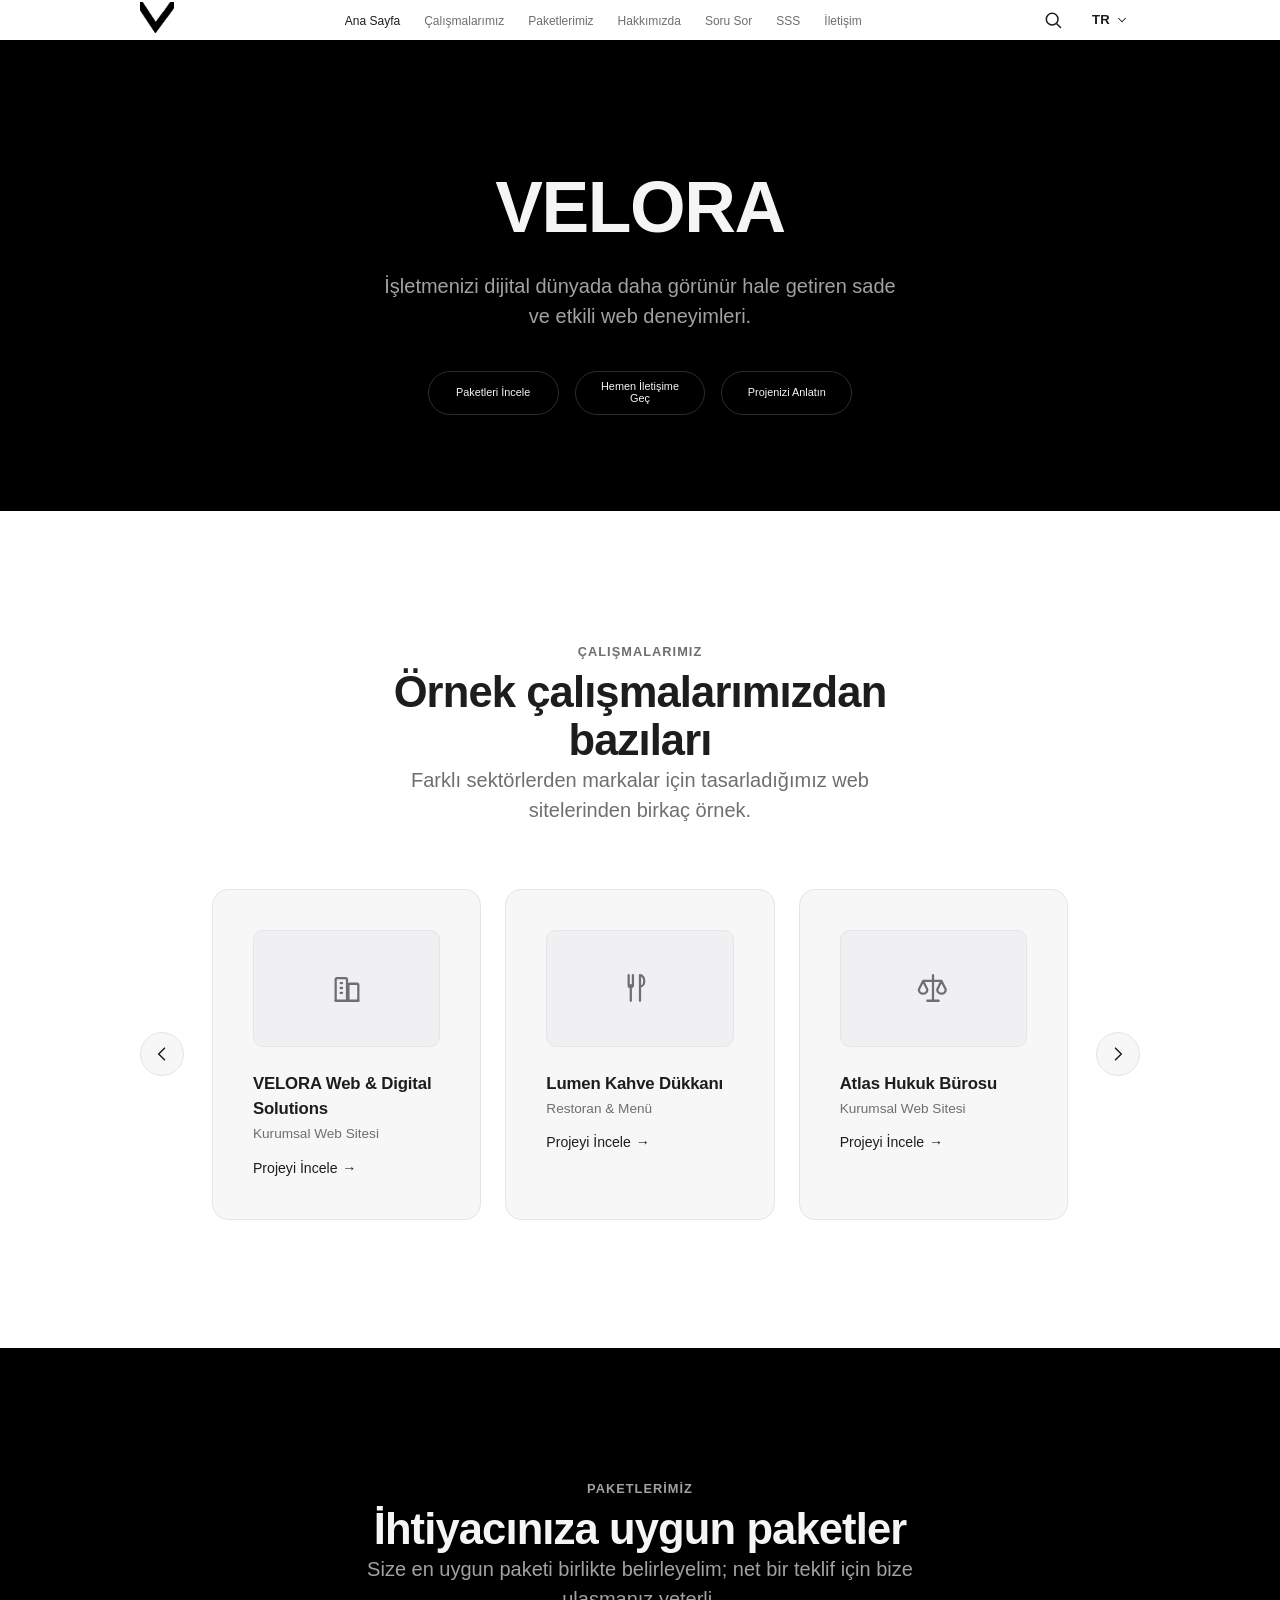
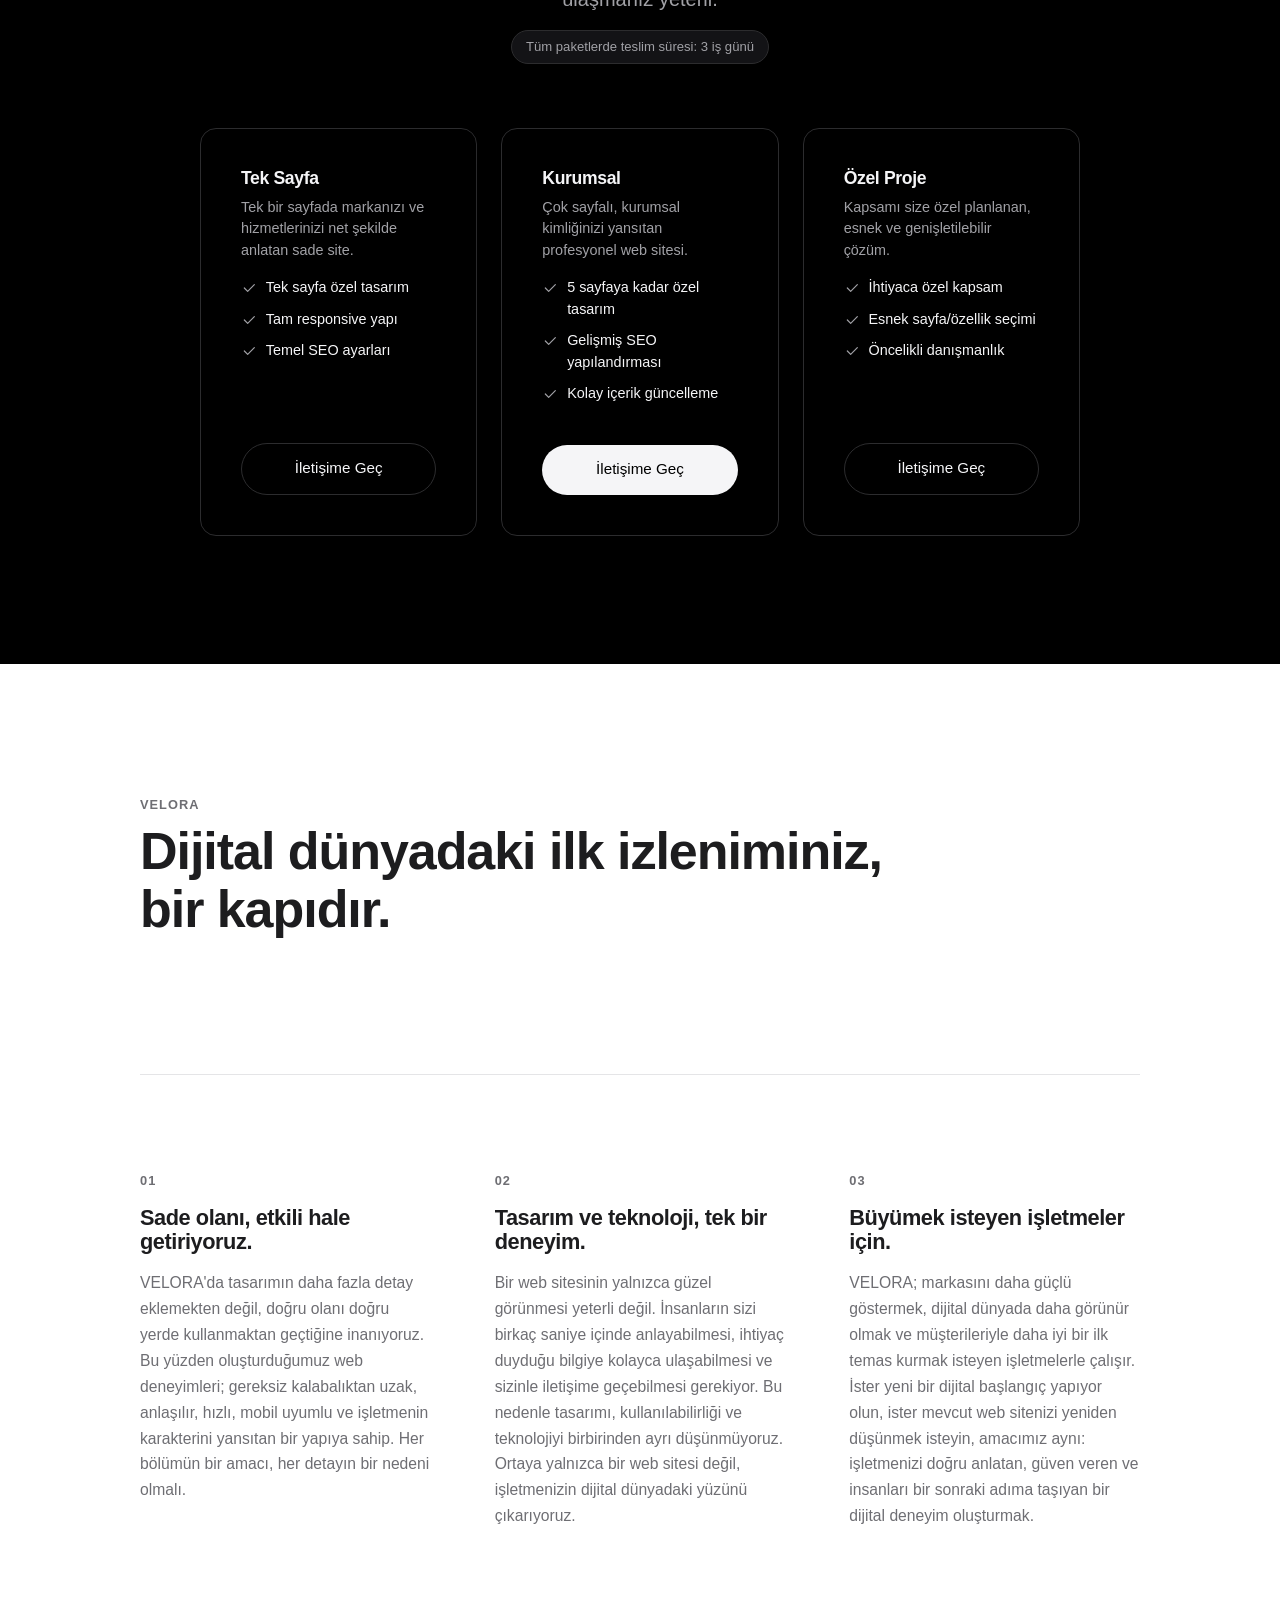
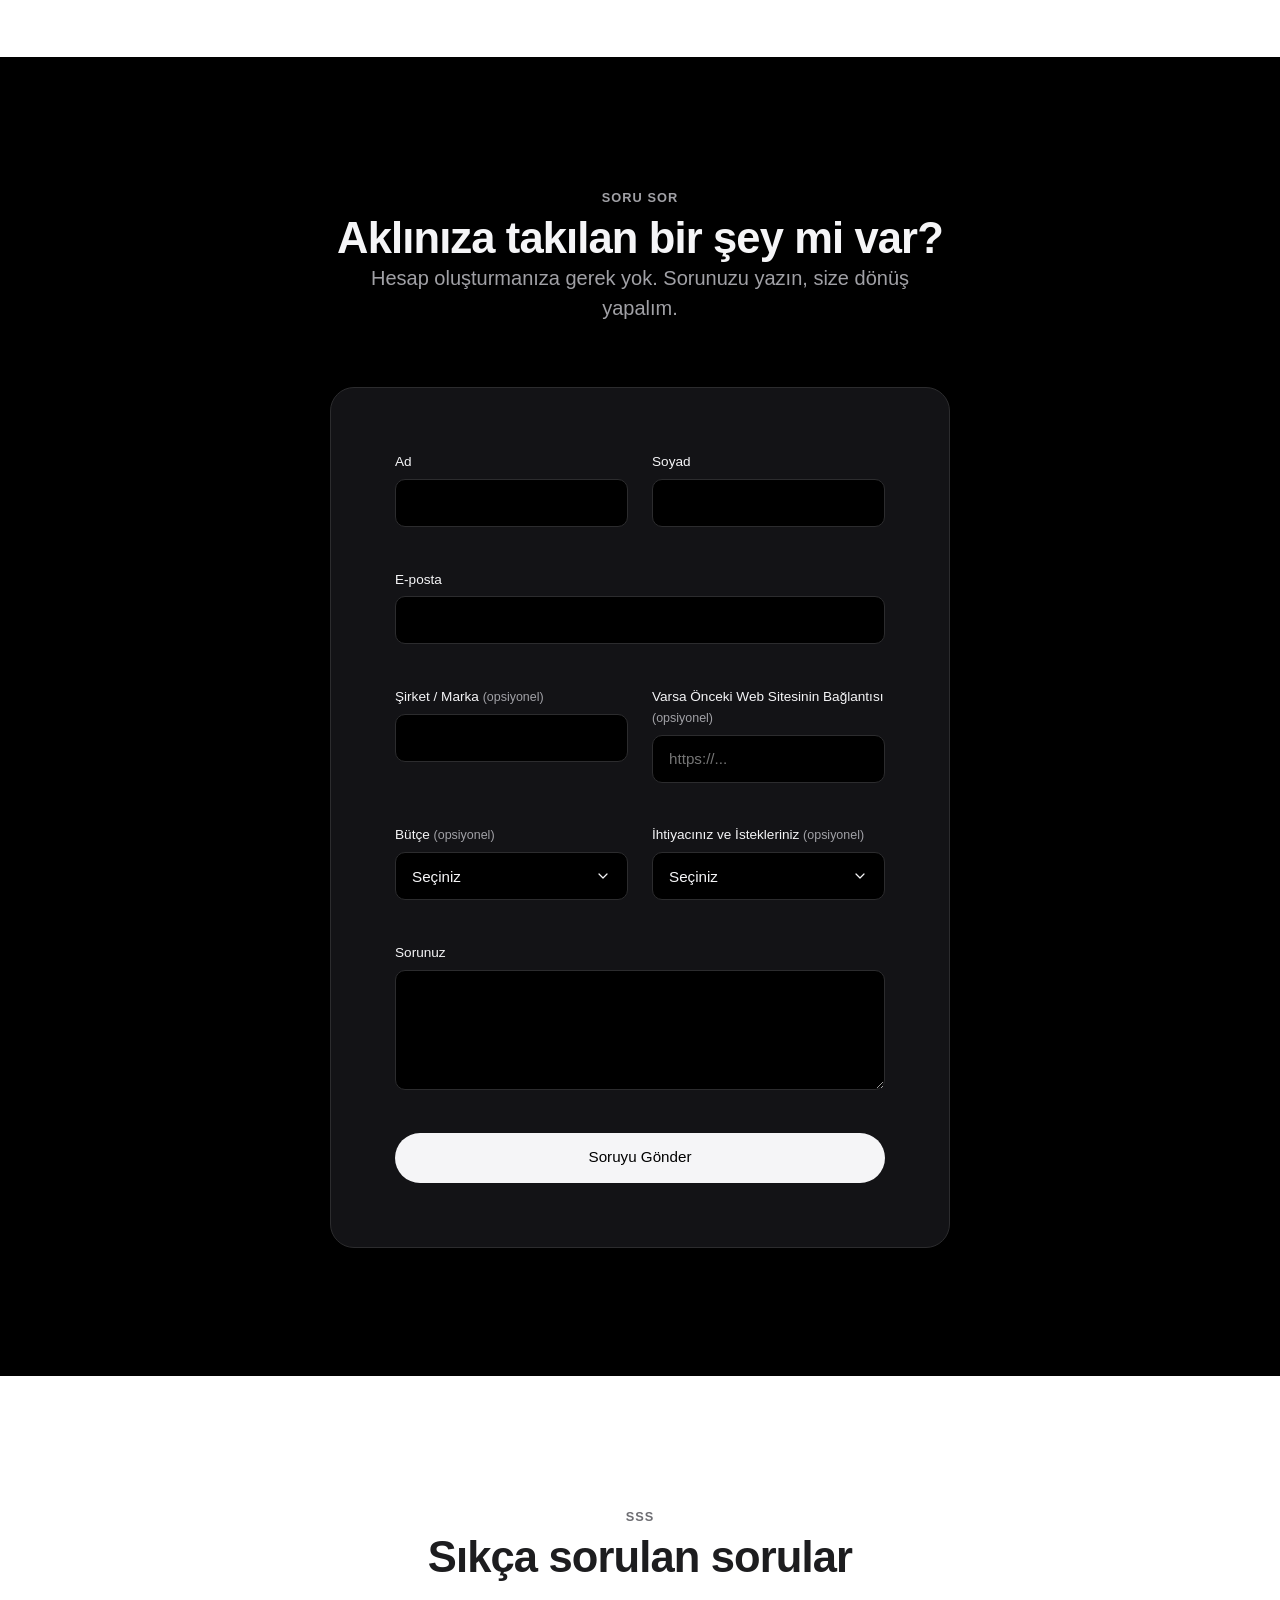
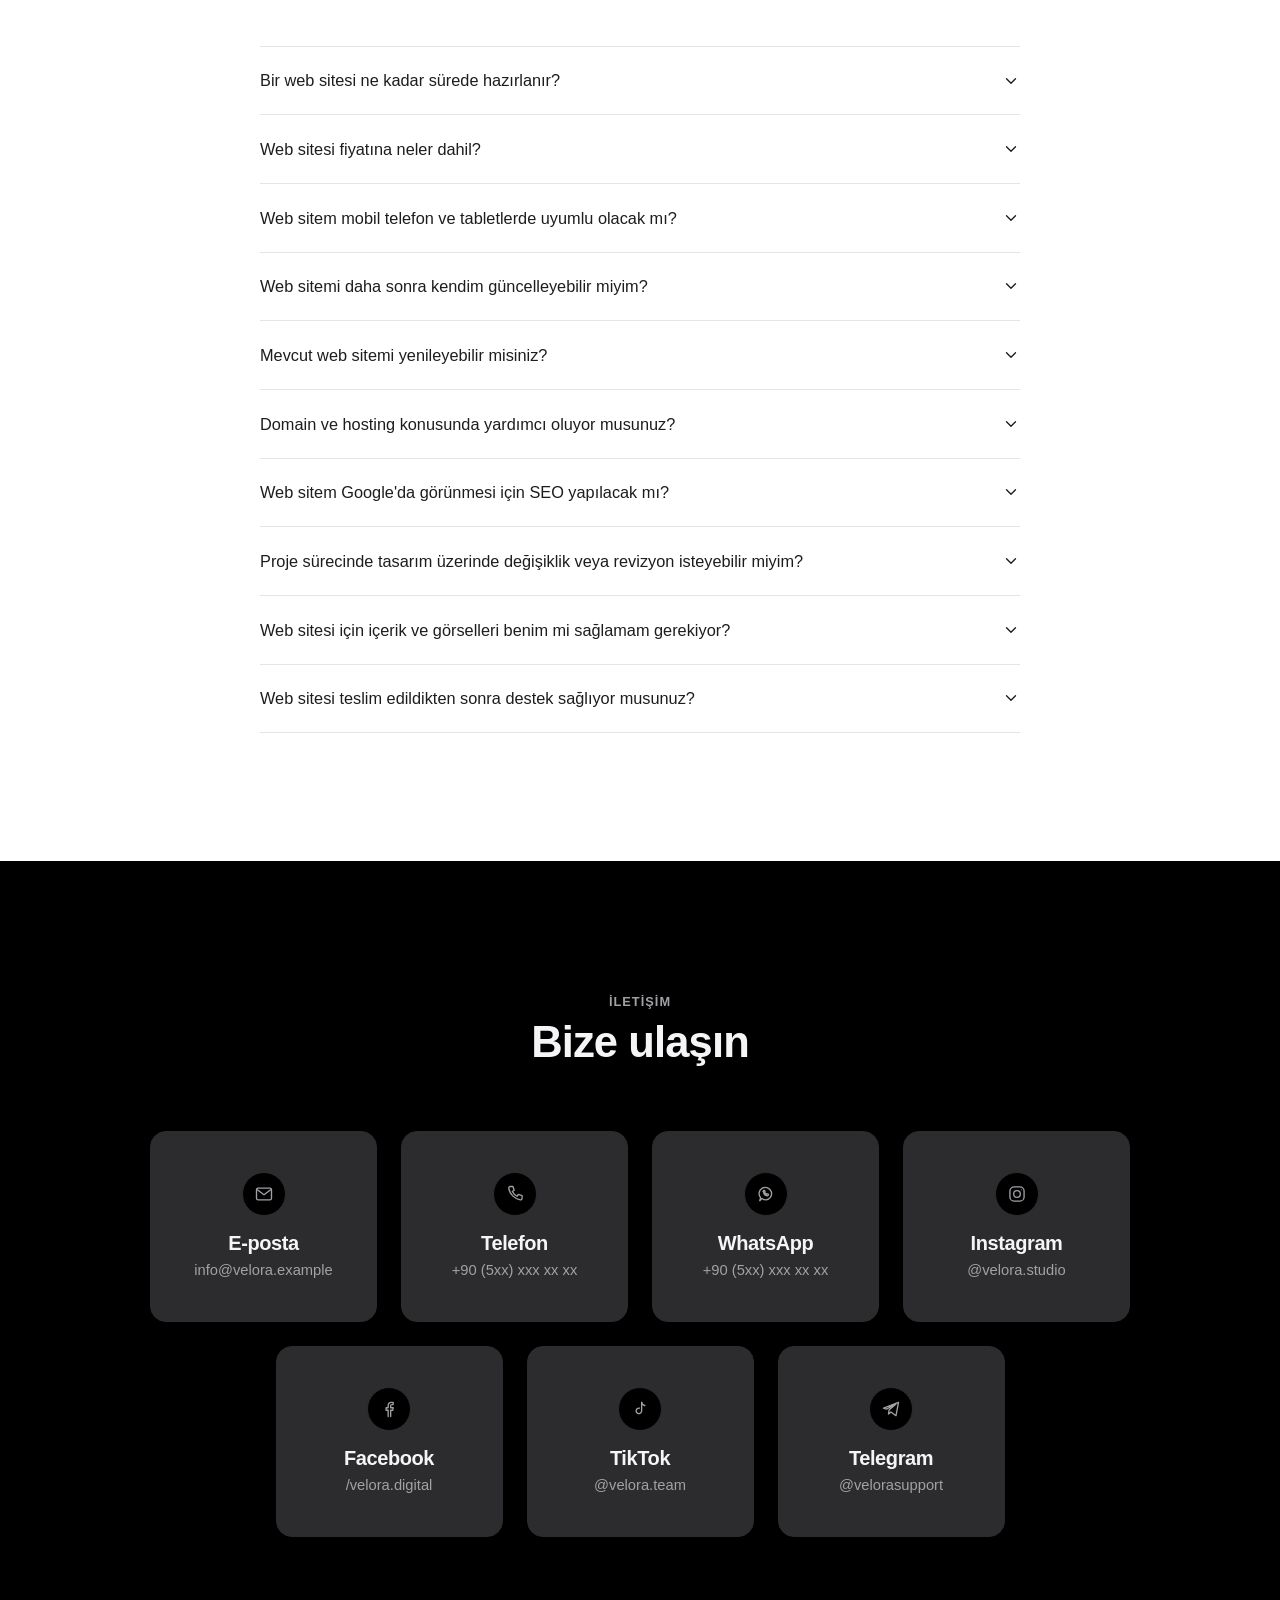
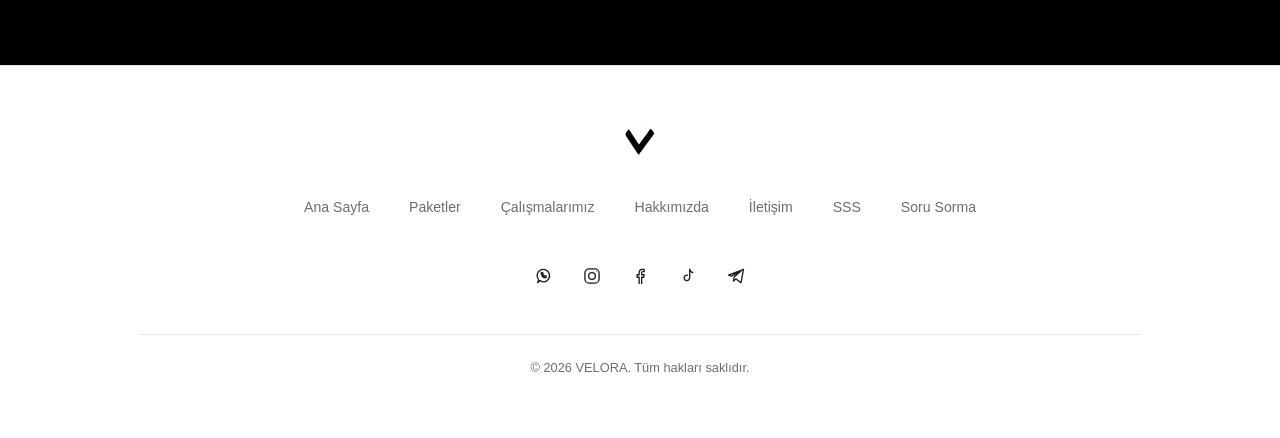
==== commit b478ff56: "Web Site UPDATE The Cleaning" ====
--- a/index.html
+++ b/index.html
@@ -139,10 +139,7 @@
         <div class="about-intro">
           <span class="eyebrow" data-i18n="about.eyebrow">VELORA</span>
           <h2 class="about-headline" data-i18n="about.headline">Dijital dünyadaki ilk izleniminiz, bir kapıdır.</h2>
-          <p class="lede about-lede" data-i18n="about.intro.p1">VELORA, işletmelerin dijital dünyada nasıl göründüğünü, nasıl hissedildiğini ve nasıl keşfedildiğini tasarlamak için kuruldu.</p>
-          <p class="lede about-lede" data-i18n="about.intro.p2">Çünkü bugün bir müşterinin sizinle kurduğu ilk temas çoğu zaman fiziksel değil, dijitaldir. Bir arama sonucu, bir sosyal medya bağlantısı veya doğrudan web siteniz üzerinden gerçekleşir.</p>
-          <p class="lede about-lede" data-i18n="about.intro.p3">Biz bu ilk teması sıradan bir web sitesinden daha fazlası olarak görüyoruz.</p>
-          <p class="about-statement" data-i18n="about.intro.statement">İşletmenizin dijital kapısını tasarlıyoruz.</p>
+
         </div>
 
         <div class="about-pillars">
@@ -163,11 +160,6 @@
           </div>
         </div>
 
-        <div class="about-closing">
-          <p class="about-closing-lede" data-i18n="about.closing.p1">Çünkü iyi bir web sitesi sadece ziyaret edilmez.</p>
-          <p class="about-closing-statement" data-i18n="about.closing.statement">Bir iz bırakır.</p>
-        </div>
-
       </div>
     </section>
 
@@ -185,31 +177,31 @@
             <div class="field" data-field="ad">
               <label for="ad" data-i18n="form.labels.firstName">Ad</label>
               <input type="text" id="ad" name="ad" autocomplete="given-name" />
-              <span class="field-error"></span>
+              <span class="field-error" aria-live="polite"></span>
             </div>
             <div class="field" data-field="soyad">
               <label for="soyad" data-i18n="form.labels.lastName">Soyad</label>
               <input type="text" id="soyad" name="soyad" autocomplete="family-name" />
-              <span class="field-error"></span>
+              <span class="field-error" aria-live="polite"></span>
             </div>
           </div>
 
           <div class="field" data-field="eposta">
             <label for="eposta" data-i18n="form.labels.email">E-posta</label>
             <input type="email" id="eposta" name="eposta" autocomplete="email" />
-            <span class="field-error"></span>
+            <span class="field-error" aria-live="polite"></span>
           </div>
 
           <div class="form-row">
             <div class="field" data-field="sirket">
               <label for="sirket"><span data-i18n="form.labels.company">Şirket / Marka</span> <span class="field-optional" data-i18n="form.optionalTag">(opsiyonel)</span></label>
               <input type="text" id="sirket" name="sirket" autocomplete="organization" />
-              <span class="field-error"></span>
+              <span class="field-error" aria-live="polite"></span>
             </div>
             <div class="field" data-field="web-sitesi">
               <label for="web-sitesi"><span data-i18n="form.labels.previousSite">Varsa Önceki Web Sitesinin Bağlantısı</span> <span class="field-optional" data-i18n="form.optionalTag">(opsiyonel)</span></label>
               <input type="url" id="web-sitesi" name="web-sitesi" autocomplete="url" data-i18n-placeholder="form.placeholders.previousSite" placeholder="https://..." />
-              <span class="field-error"></span>
+              <span class="field-error" aria-live="polite"></span>
             </div>
           </div>
 
@@ -223,7 +215,7 @@
                 <option value="2500-5000" data-i18n="form.budgetOptions.2">$2,500 – $5,000</option>
                 <option value="5000+" data-i18n="form.budgetOptions.3">$5,000+</option>
               </select>
-              <span class="field-error"></span>
+              <span class="field-error" aria-live="polite"></span>
             </div>
             <div class="field" data-field="ihtiyac">
               <label for="ihtiyac"><span data-i18n="form.labels.needs">İhtiyacınız ve İstekleriniz</span> <span class="field-optional" data-i18n="form.optionalTag">(opsiyonel)</span></label>
@@ -236,20 +228,20 @@
                 <option value="marka" data-i18n="form.needsOptions.branding">Marka / kurumsal görünüm</option>
                 <option value="diger" data-i18n="form.needsOptions.other">Diğer</option>
               </select>
-              <span class="field-error"></span>
+              <span class="field-error" aria-live="polite"></span>
             </div>
           </div>
 
           <div class="field is-hidden" data-field="ihtiyac-diger" id="ihtiyac-diger-wrap">
             <label for="ihtiyac-diger" data-i18n="form.labels.needsOther">İhtiyacınızı kısaca anlatın</label>
             <textarea id="ihtiyac-diger" name="ihtiyac-diger" rows="3"></textarea>
-            <span class="field-error"></span>
+            <span class="field-error" aria-live="polite"></span>
           </div>
 
           <div class="field" data-field="soru">
             <label for="soru" data-i18n="form.labels.question">Sorunuz</label>
             <textarea id="soru" name="soru"></textarea>
-            <span class="field-error"></span>
+            <span class="field-error" aria-live="polite"></span>
           </div>
 
           <button class="btn btn-primary btn-block" type="submit" data-i18n="form.submit">Soruyu Gönder</button>
--- a/css/variables.css
+++ b/css/variables.css
@@ -51,12 +51,6 @@
      çok geniş ekranlarda header içeriğinin ortalanmasını sağlar. */
   --header-width: 2116px;
 
-  /* Logo, siyah bir kare zemin üzerine tasarlanmıştır. Görünürlüğü
-     korumak için sabit bir "chip" zemini üzerinde gösterilir; bu zemin
-     logonun kendisine değil yalnızca çevresine uygulanır. */
-  --logo-chip-bg: var(--color-bg-elevated);
-  --logo-chip-border: var(--color-border);
-
   /* Soru Sor formundaki <select> alanları için özel ok ikonu.
      Mevcut lang-switch-chevron ile aynı çizgi ikonu, yalnızca
      bölüm ters çevrildiğinde (.section-invert) renk değiştirir. */
--- a/css/main.css
+++ b/css/main.css
@@ -194,32 +194,6 @@
   width: auto;
 }
 
-/* Footer'daki eski logo + marka adı biçimi korunur. */
-.logo-chip {
-  display: inline-flex;
-  align-items: center;
-  justify-content: center;
-  padding: 4px;
-  border-radius: var(--radius-sm);
-  background-color: var(--logo-chip-bg);
-  border: 1px solid var(--logo-chip-border);
-  line-height: 0;
-}
-
-.logo-chip img {
-  width: var(--logo-size, 32px);
-  height: var(--logo-size, 32px);
-  display: block;
-  border-radius: 6px;
-  object-fit: contain;
-}
-
-.brand-name {
-  font-size: 1.1rem;
-  font-weight: 700;
-  letter-spacing: -0.01em;
-}
-
 .main-nav {
   display: flex;
   align-items: center;
@@ -744,24 +718,6 @@
   margin-bottom: var(--space-lg);
 }
 
-.about-lede {
-  max-width: 640px;
-}
-
-.about-lede + .about-lede {
-  margin-top: var(--space-sm);
-}
-
-.about-statement {
-  font-size: clamp(1.4rem, 2.2vw, 1.85rem);
-  font-weight: 600;
-  letter-spacing: -0.01em;
-  line-height: 1.3;
-  color: var(--color-text);
-  max-width: 640px;
-  margin-top: var(--space-lg);
-}
-
 .about-pillars {
   display: grid;
   grid-template-columns: repeat(3, 1fr);
@@ -788,25 +744,6 @@
 .about-pillar p {
   font-size: 0.98rem;
   line-height: 1.65;
-}
-
-.about-closing {
-  max-width: 640px;
-  margin-top: var(--space-2xl);
-  padding-top: var(--space-xl);
-  border-top: 1px solid var(--color-border);
-}
-
-.about-closing-lede {
-  font-size: 1.05rem;
-}
-
-.about-closing-statement {
-  font-size: clamp(1.75rem, 3vw, 2.5rem);
-  font-weight: 700;
-  letter-spacing: -0.02em;
-  color: var(--color-text);
-  margin-top: var(--space-xs);
 }
 
 /* ---------- SSS / Accordion ---------- */
@@ -1060,11 +997,6 @@
   /* Genel `p { color: var(--color-text-secondary) }` kuralı burada
      koyu kart zemininde okunmaz olurdu; açık gri ile değiştirildi. */
   color: #a1a1a6;
-}
-
-.contact-cta {
-  text-align: center;
-  margin-top: var(--space-xl);
 }
 
 /* ---------- Footer ---------- */
@@ -1134,28 +1066,6 @@
   color: var(--color-text);
 }
 
-/* "Çalışmalarımız" bağlantısı şimdilik pasif: href yok, tıklanamaz,
-   hafif soluk görünerek yakında geleceğini ima eder. Aynı görsel dil,
-   dil seçimi dropdown'ındaki henüz aktif olmayan diller (EN/DE/FR/IT)
-   için de kullanılır — gerçek bir işlevleri yoktur, yalnızca
-   ileride eklenebileceklerini gösteren pasif seçeneklerdir. */
-.nav-links a.is-disabled,
-.footer-links a.is-disabled,
-.lang-switch-option.is-disabled {
-  opacity: 0.5;
-  cursor: default;
-}
-
-.nav-links a.is-disabled:hover,
-.footer-links a.is-disabled:hover {
-  color: inherit;
-}
-
-.lang-switch-option.is-disabled {
-  font-weight: 400;
-  background-color: transparent;
-}
-
 .footer-social {
   display: flex;
   gap: var(--space-xs);
--- a/css/responsive.css
+++ b/css/responsive.css
@@ -105,11 +105,10 @@
     padding-block: var(--space-xl);
   }
 
-  /* Hakkında bölümünün iç blok aralıkları (giriş -> köşe taşları ->
-     kapanış), diğer bölümlerin padding-block küçülmesiyle aynı
-     mantıkla, mobilde gereksiz yükseklik oluşturmaması için sıkılaştırılır. */
-  .about-pillars,
-  .about-closing {
+  /* Hakkında bölümünün köşe taşları bloğu, diğer bölümlerin
+     padding-block küçülmesiyle aynı mantıkla, mobilde gereksiz
+     yükseklik oluşturmaması için sıkılaştırılır. */
+  .about-pillars {
     margin-top: var(--space-xl);
     padding-top: var(--space-lg);
   }
@@ -134,10 +133,6 @@
 
   .card {
     padding: var(--space-md);
-  }
-
-  .brand-name {
-    font-size: 1rem;
   }
 
   .brand-logo {
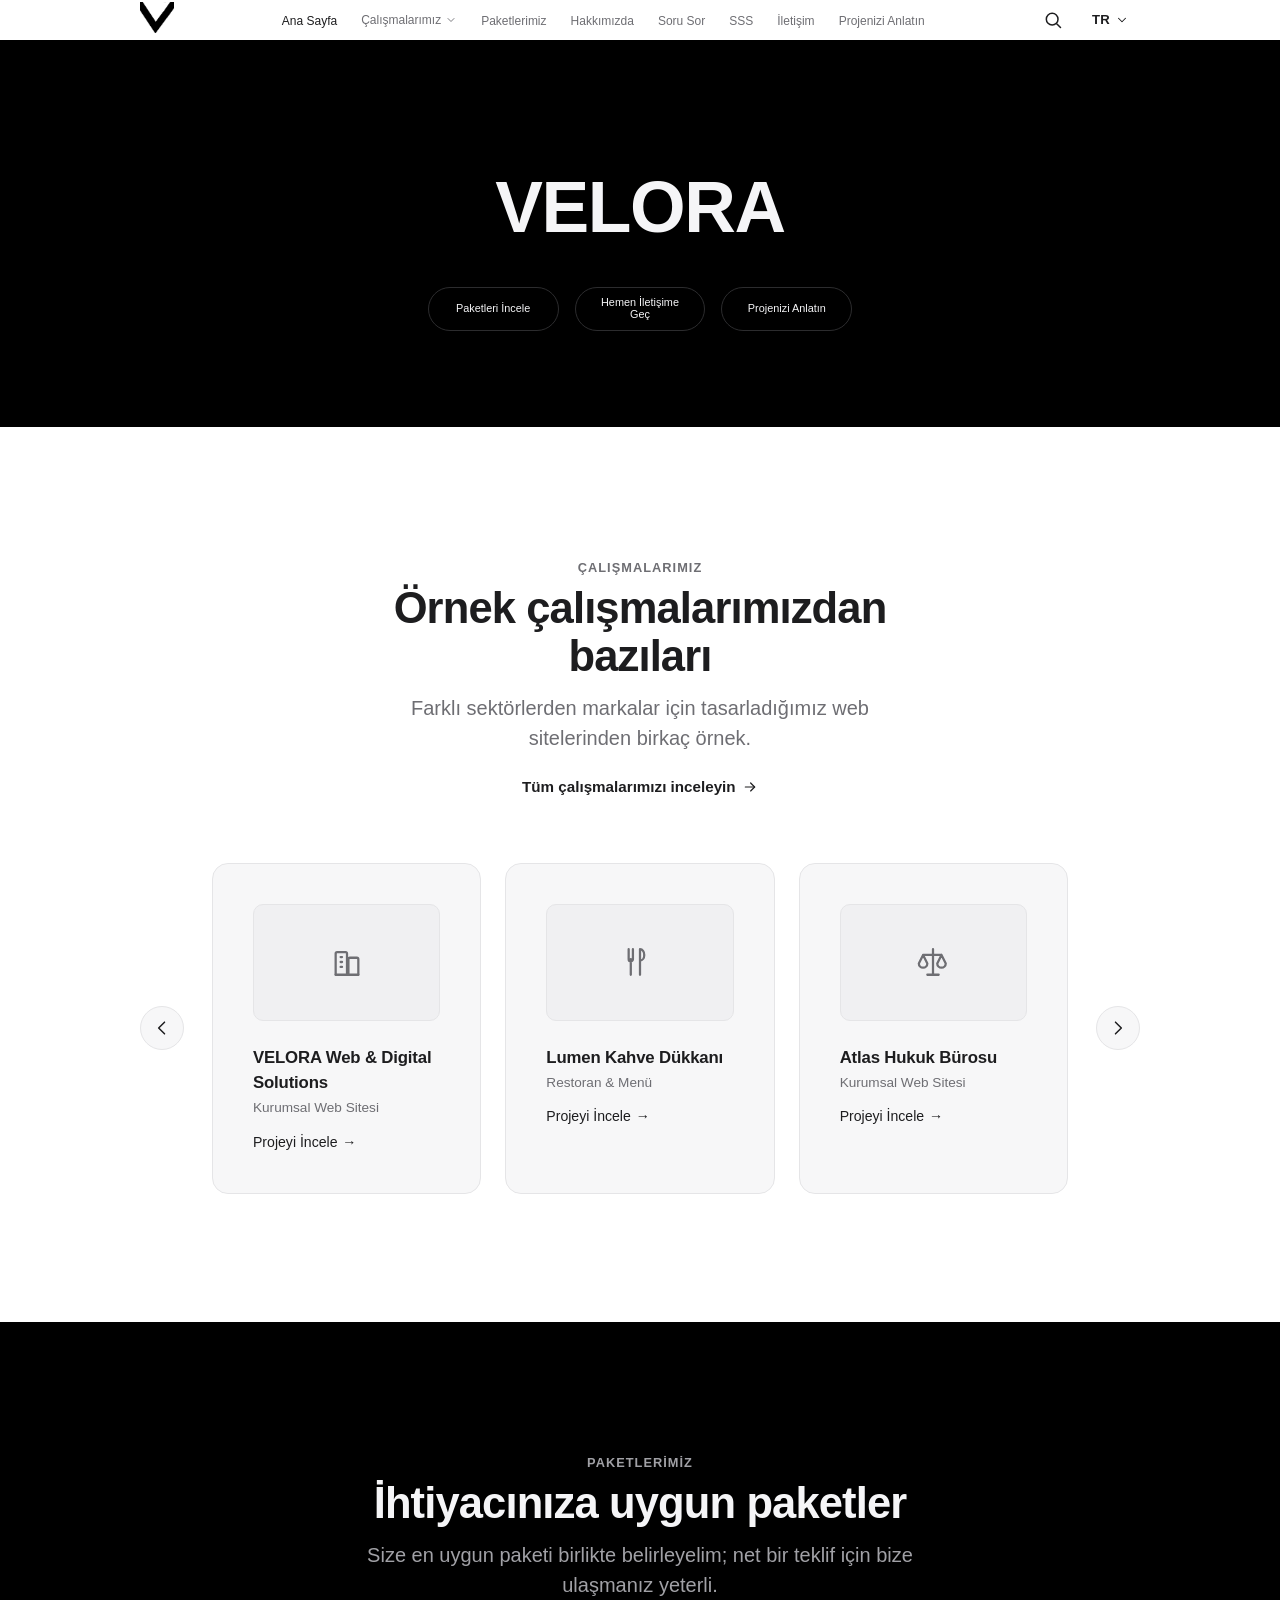
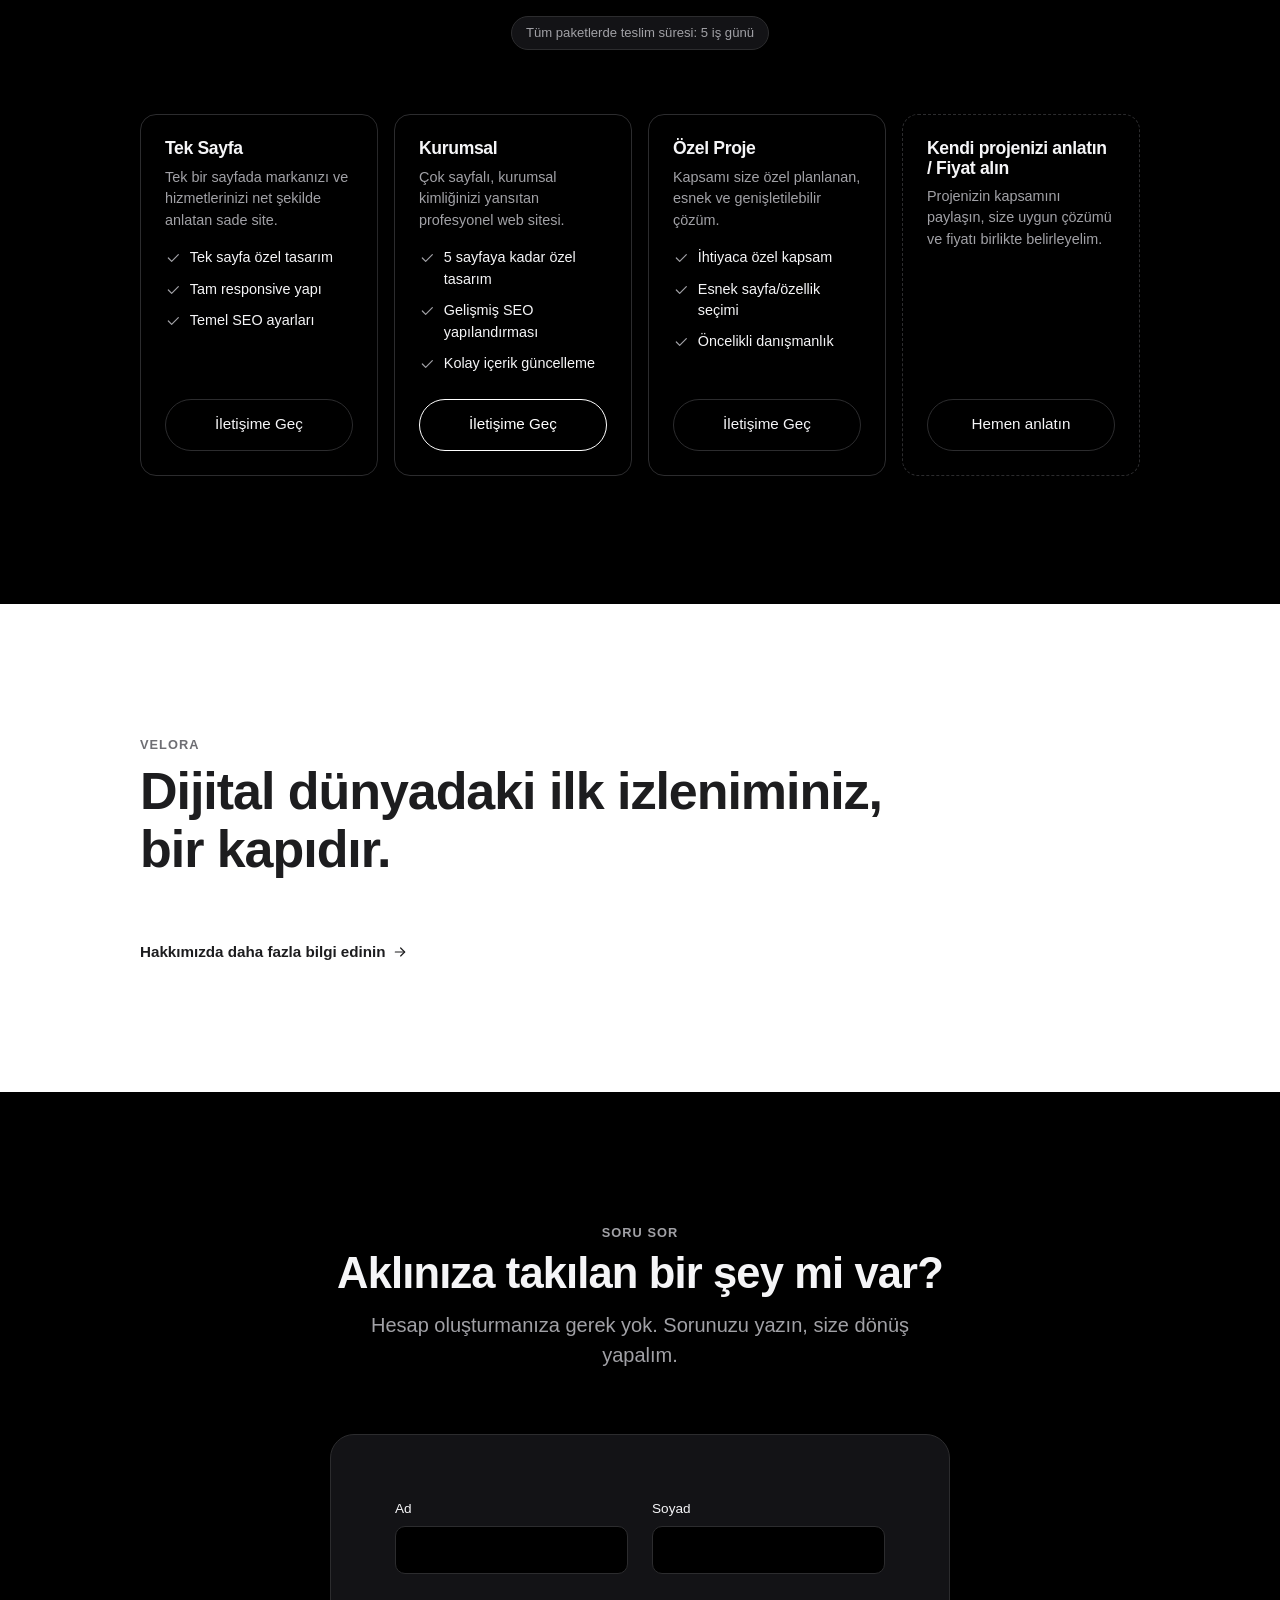
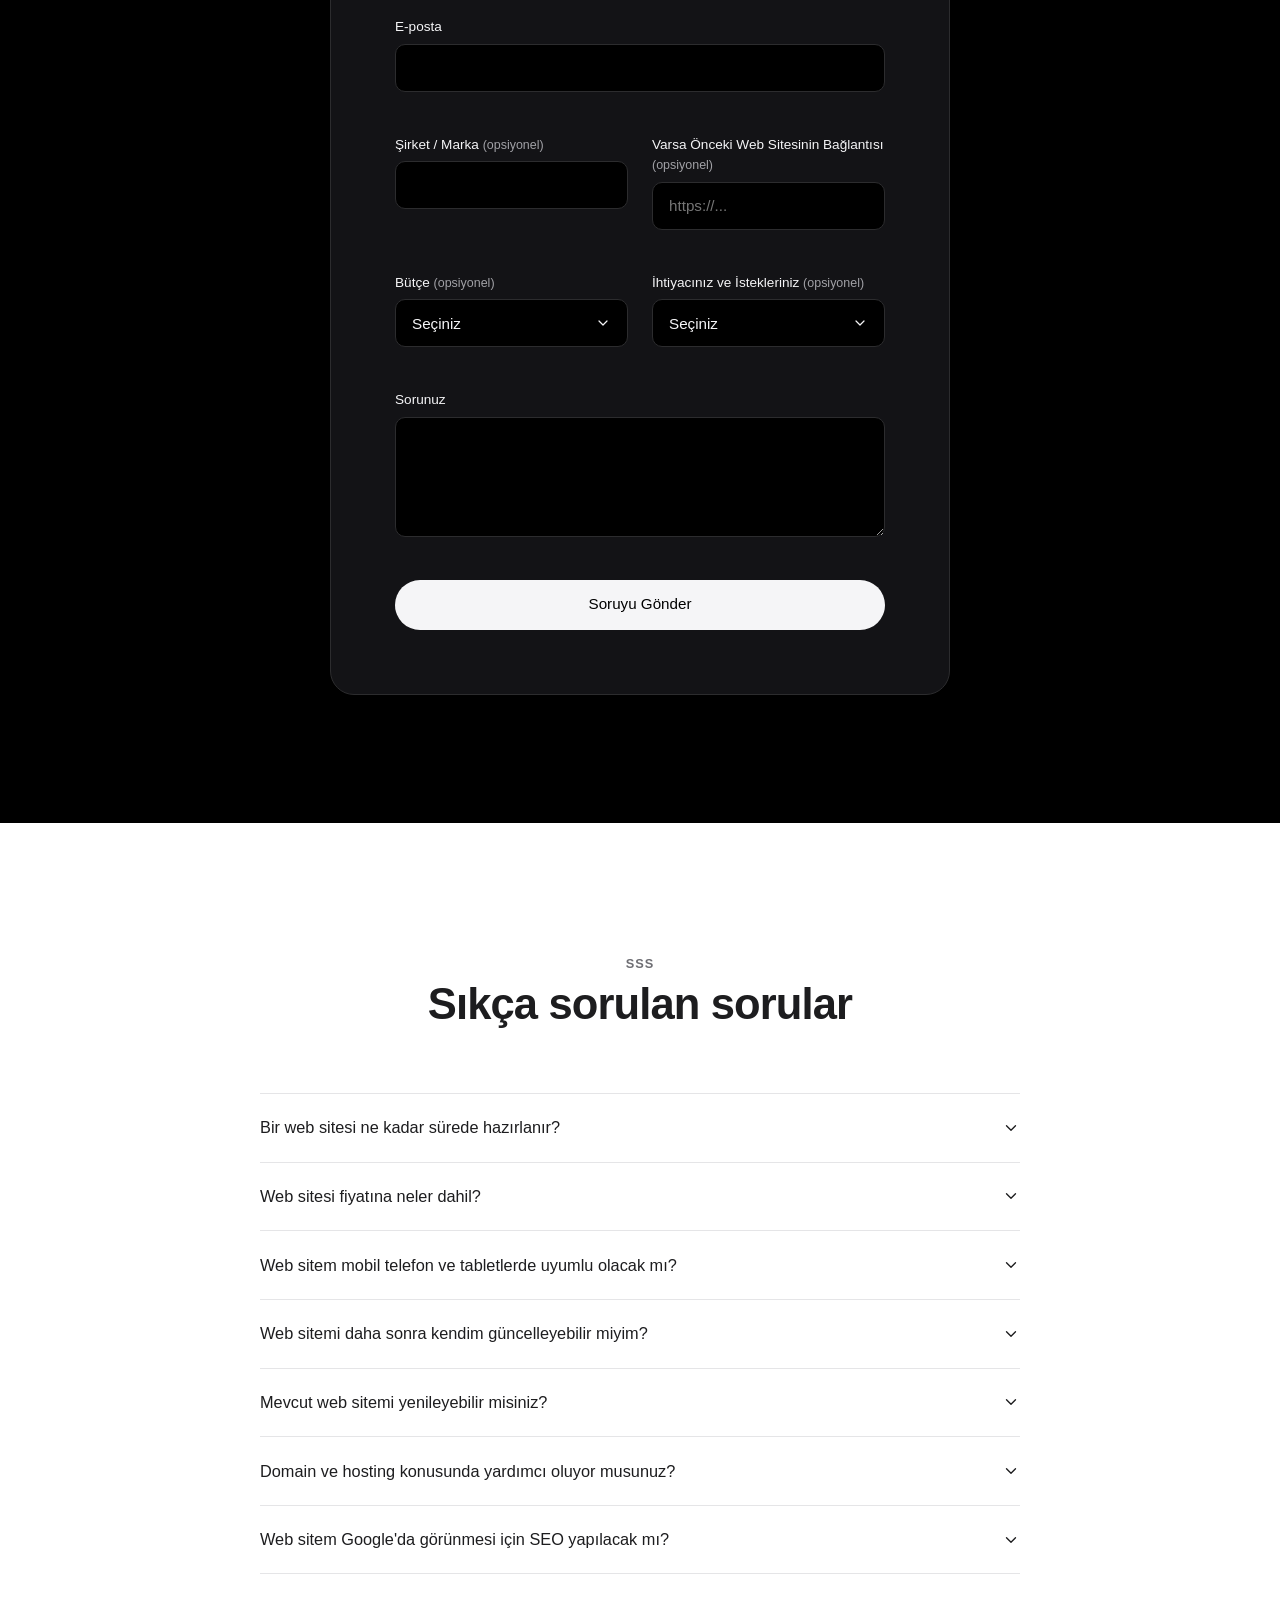
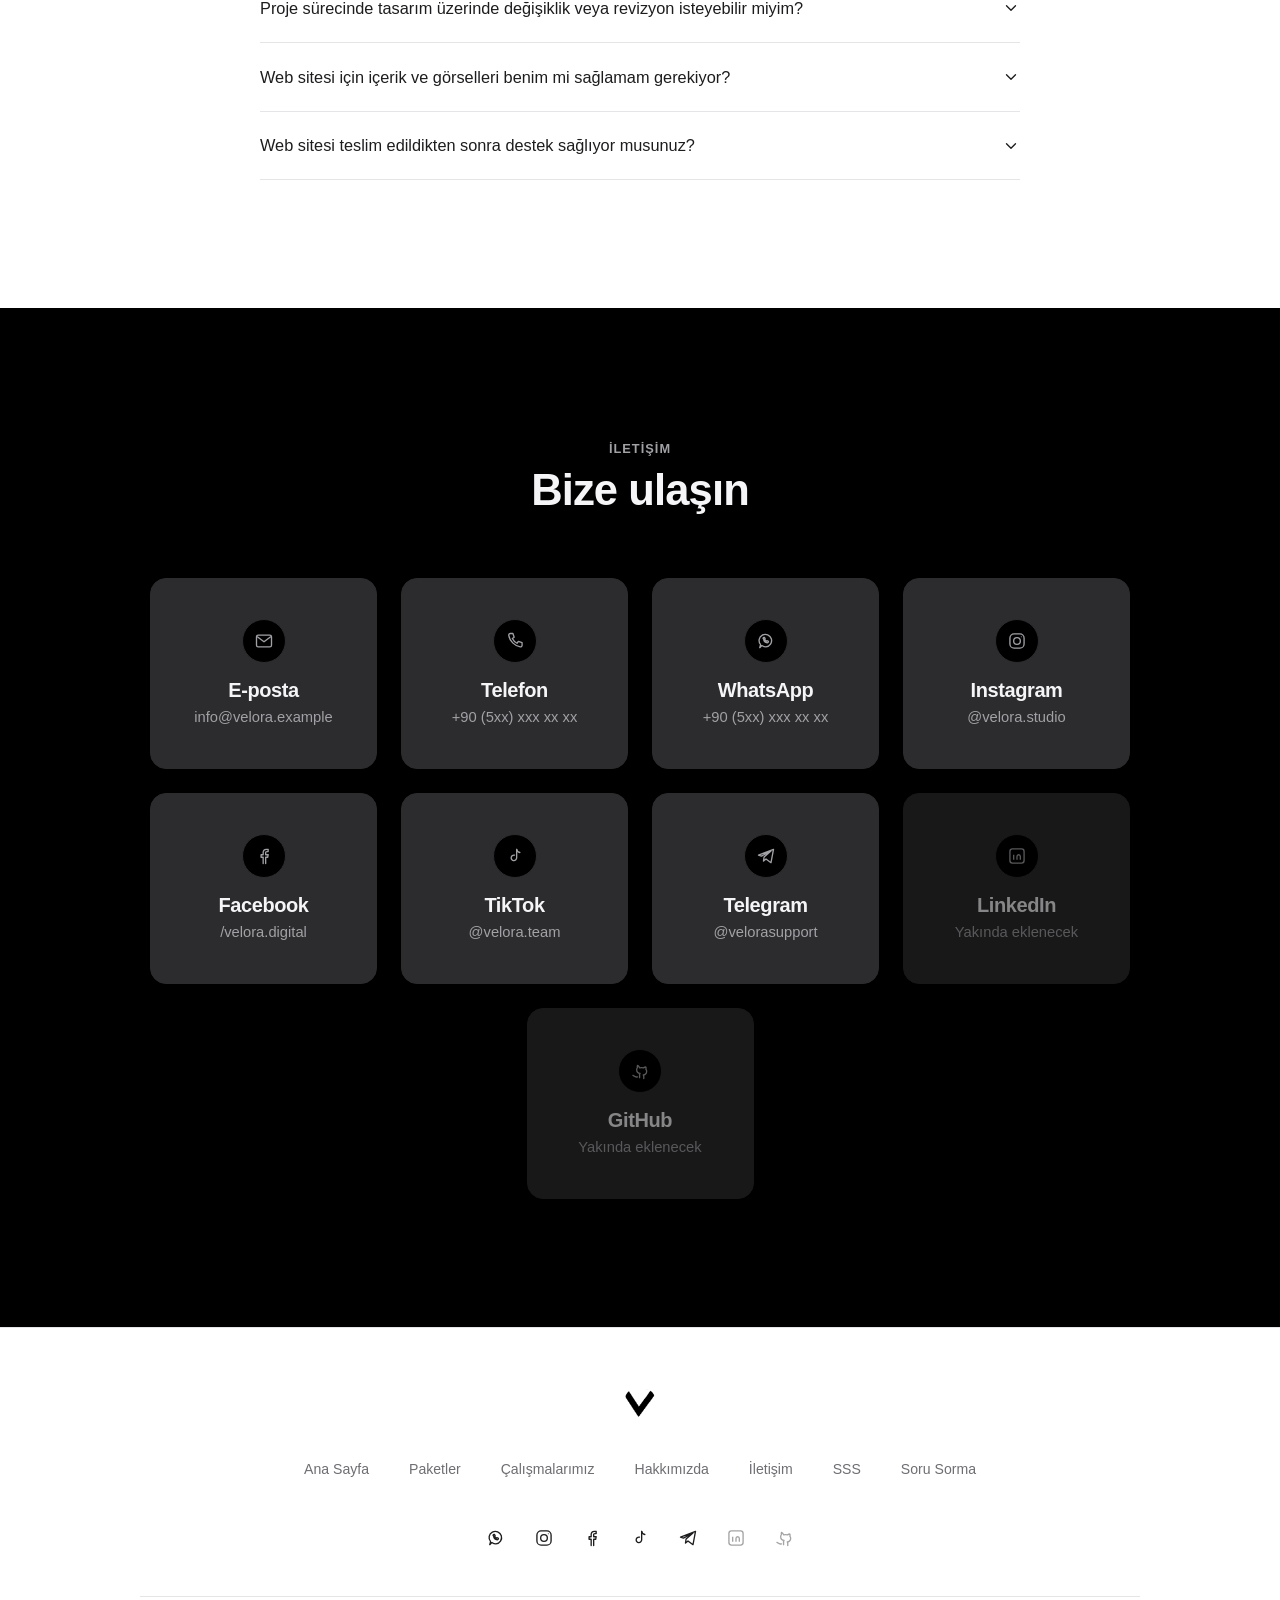
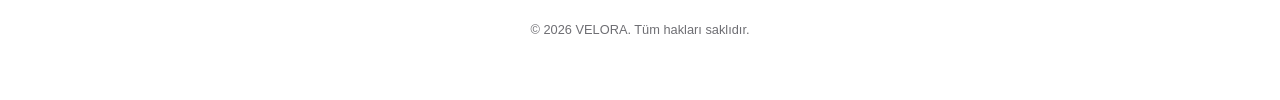
==== commit df631499: "VELORA Web and Digital Solutions v3.4" ====
--- a/index.html
+++ b/index.html
@@ -27,12 +27,21 @@
       <nav class="main-nav" data-i18n-aria-label="header.mainNavAriaLabel" aria-label="Ana menü">
         <ul class="nav-links" id="nav-links">
           <li><a href="#anasayfa" data-i18n="header.nav.home">Ana Sayfa</a></li>
-          <li><a href="#calismalarimiz" data-i18n="header.nav.works">Çalışmalarımız</a></li>
+          <li class="nav-dropdown">
+            <button type="button" class="nav-dropdown-trigger" aria-haspopup="true" aria-expanded="false" aria-controls="works-dropdown-menu"><span data-i18n="header.nav.works">Çalışmalarımız</span>
+              <svg class="nav-dropdown-chevron" viewBox="0 0 24 24" fill="none" stroke="currentColor" stroke-width="1.8" stroke-linecap="round" stroke-linejoin="round"><path d="m6 9 6 6 6-6"/></svg>
+            </button>
+            <ul class="nav-dropdown-menu" id="works-dropdown-menu">
+              <li><a href="#calismalarimiz" data-i18n="header.worksDropdown.viewHomeSection">Çalışmalarımızı görün</a></li>
+              <li><a href="calismalarimiz.html" data-i18n="header.worksDropdown.viewAll">Tüm çalışmalarımızı inceleyin</a></li>
+            </ul>
+          </li>
           <li><a href="#paketler" data-i18n="header.nav.packages">Paketlerimiz</a></li>
-          <li><a href="#hakkinda" data-i18n="header.nav.about">Hakkında</a></li>
+          <li><a href="hakkimizda.html" data-i18n="header.nav.about">Hakkımızda</a></li>
           <li><a href="#soru-sor" data-i18n="header.nav.ask">Soru Sor</a></li>
           <li><a href="#sss" data-i18n="header.nav.faq">SSS</a></li>
           <li><a href="#iletisim" data-i18n="header.nav.contact">İletişim</a></li>
+          <li><a href="projenizi-anlatin.html" data-i18n="header.nav.projectBrief">Projenizi Anlatın</a></li>
         </ul>
       </nav>
 
@@ -70,7 +79,6 @@
     <section id="anasayfa" class="hero section-invert">
       <div class="hero-inner">
         <h1>VELORA</h1>
-        <p class="lede" data-i18n="hero.description">İşletmenizi dijital dünyada daha görünür hale getiren sade ve etkili web deneyimleri.</p>
         <div class="hero-actions">
           <a class="btn btn-secondary" href="#paketler" data-i18n="hero.cta.packages">Paketleri İncele</a>
           <a class="btn btn-secondary" href="#iletisim" data-i18n="hero.cta.contact">Hemen İletişime Geç</a>
@@ -86,6 +94,13 @@
           <span class="eyebrow" data-i18n="works.eyebrow">Çalışmalarımız</span>
           <h2 data-i18n="works.heading">Örnek çalışmalarımızdan bazıları</h2>
           <p class="lede" style="margin-inline:auto" data-i18n="works.lede">Farklı sektörlerden markalar için tasarladığımız web sitelerinden birkaç örnek.</p>
+          <!-- Metin yalnızca iç <span>'de (data-i18n) tutulur; böylece dil
+               değişiminde ok ikonu silinmez ve hover alt çizgisi yalnızca
+               metin genişliğinde kalır (bkz. css/main.css > .arrow-link). -->
+          <a class="arrow-link works-view-all-link" href="calismalarimiz.html">
+            <span class="arrow-link-label" data-i18n="works.viewAllLink">Tüm çalışmalarımızı inceleyin</span>
+            <svg class="arrow-link-icon" viewBox="0 0 24 24" fill="none" stroke="currentColor" stroke-width="1.8" stroke-linecap="round" stroke-linejoin="round" aria-hidden="true" focusable="false"><path d="M5 12h14"/><path d="m13 6 6 6-6 6"/></svg>
+          </a>
         </div>
 
         <div class="works-slider" id="works-slider">
@@ -111,7 +126,7 @@
           <span class="eyebrow" data-i18n="packages.eyebrow">Paketlerimiz</span>
           <h2 data-i18n="packages.heading">İhtiyacınıza uygun paketler</h2>
           <p class="lede" style="margin-inline:auto" data-i18n="packages.lede">Size en uygun paketi birlikte belirleyelim; net bir teklif için bize ulaşmanız yeterli.</p>
-          <span class="delivery-note" data-i18n="packages.deliveryNote">Tüm paketlerde teslim süresi: 3 iş günü</span>
+          <span class="delivery-note" data-i18n="packages.deliveryNote">Tüm paketlerde teslim süresi: 5 iş günü</span>
         </div>
 
         <div class="packages-slider" id="packages-slider">
@@ -139,25 +154,10 @@
         <div class="about-intro">
           <span class="eyebrow" data-i18n="about.eyebrow">VELORA</span>
           <h2 class="about-headline" data-i18n="about.headline">Dijital dünyadaki ilk izleniminiz, bir kapıdır.</h2>
-
-        </div>
-
-        <div class="about-pillars">
-          <div class="about-pillar">
-            <span class="about-pillar-index">01</span>
-            <h3 class="about-pillar-title" data-i18n="about.pillars.simple.title">Sade olanı, etkili hale getiriyoruz.</h3>
-            <p data-i18n="about.pillars.simple.body">VELORA'da tasarımın daha fazla detay eklemekten değil, doğru olanı doğru yerde kullanmaktan geçtiğine inanıyoruz. Bu yüzden oluşturduğumuz web deneyimleri; gereksiz kalabalıktan uzak, anlaşılır, hızlı, mobil uyumlu ve işletmenin karakterini yansıtan bir yapıya sahip. Her bölümün bir amacı, her detayın bir nedeni olmalı.</p>
-          </div>
-          <div class="about-pillar">
-            <span class="about-pillar-index">02</span>
-            <h3 class="about-pillar-title" data-i18n="about.pillars.experience.title">Tasarım ve teknoloji, tek bir deneyim.</h3>
-            <p data-i18n="about.pillars.experience.body">Bir web sitesinin yalnızca güzel görünmesi yeterli değil. İnsanların sizi birkaç saniye içinde anlayabilmesi, ihtiyaç duyduğu bilgiye kolayca ulaşabilmesi ve sizinle iletişime geçebilmesi gerekiyor. Bu nedenle tasarımı, kullanılabilirliği ve teknolojiyi birbirinden ayrı düşünmüyoruz. Ortaya yalnızca bir web sitesi değil, işletmenizin dijital dünyadaki yüzünü çıkarıyoruz.</p>
-          </div>
-          <div class="about-pillar">
-            <span class="about-pillar-index">03</span>
-            <h3 class="about-pillar-title" data-i18n="about.pillars.growth.title">Büyümek isteyen işletmeler için.</h3>
-            <p data-i18n="about.pillars.growth.body">VELORA; markasını daha güçlü göstermek, dijital dünyada daha görünür olmak ve müşterileriyle daha iyi bir ilk temas kurmak isteyen işletmelerle çalışır. İster yeni bir dijital başlangıç yapıyor olun, ister mevcut web sitenizi yeniden düşünmek isteyin, amacımız aynı: işletmenizi doğru anlatan, güven veren ve insanları bir sonraki adıma taşıyan bir dijital deneyim oluşturmak.</p>
-          </div>
+          <a class="arrow-link about-more-link" href="hakkimizda.html">
+            <span class="arrow-link-label" data-i18n="about.moreLink">Hakkımızda daha fazla bilgi edinin</span>
+            <svg class="arrow-link-icon" viewBox="0 0 24 24" fill="none" stroke="currentColor" stroke-width="1.8" stroke-linecap="round" stroke-linejoin="round" aria-hidden="true" focusable="false"><path d="M5 12h14"/><path d="m13 6 6 6-6 6"/></svg>
+          </a>
         </div>
 
       </div>
@@ -285,7 +285,7 @@
           <a href="#anasayfa" data-i18n="footer.links.home">Ana Sayfa</a>
           <a href="#paketler" data-i18n="footer.links.packages">Paketler</a>
           <a href="#calismalarimiz" data-i18n="footer.links.works">Çalışmalarımız</a>
-          <a href="#hakkinda" data-i18n="footer.links.about">Hakkında</a>
+          <a href="hakkimizda.html" data-i18n="footer.links.about">Hakkımızda</a>
           <a href="#iletisim" data-i18n="footer.links.contact">İletişim</a>
           <a href="#sss" data-i18n="footer.links.faq">SSS</a>
           <a href="#soru-sor" data-i18n="footer.links.ask">Soru Sorma</a>
--- a/css/main.css
+++ b/css/main.css
@@ -50,6 +50,84 @@
   margin-bottom: var(--space-xs);
 }
 
+/* ---------- Oklu metin bağlantısı (.arrow-link) ----------
+   Ana sayfadaki "Tüm çalışmalarımızı inceleyin" ve "Hakkımızda daha fazla
+   bilgi edinin" bağlantılarının ortak görünümü:
+   - eyebrow/ikincil metinden daha koyu ve kalın (var(--color-text), 600),
+   - metnin sağında sağa bakan bir ok,
+   - hover ve klavye odağında, YALNIZCA metin genişliğinde (oka uzanmayan)
+     ve soldan sağa doğru oluşan bir alt çizgi.
+   Alt çizgi .arrow-link-label'ın ::after'ıdır; bu yüzden genişliği metinle
+   sınırlıdır. Hareket azaltma tercihinde (prefers-reduced-motion) çizgi
+   animasyonsuz görünür, ok da kaymaz. */
+.arrow-link {
+  display: inline-flex;
+  align-items: center;
+  gap: 0.4rem;
+  font-size: 0.95rem;
+  font-weight: 600;
+  line-height: 1.3;
+  color: var(--color-text);
+  border-radius: 4px;
+}
+
+.arrow-link-label {
+  position: relative;
+}
+
+.arrow-link-label::after {
+  content: "";
+  position: absolute;
+  left: 0;
+  right: 0;
+  bottom: -3px;
+  height: 1.5px;
+  background-color: currentColor;
+  transform: scaleX(0);
+  transform-origin: left center;
+  transition: transform var(--transition-base);
+}
+
+.arrow-link:hover .arrow-link-label::after,
+.arrow-link:focus-visible .arrow-link-label::after {
+  transform: scaleX(1);
+}
+
+.arrow-link-icon {
+  width: 1.05em;
+  height: 1.05em;
+  flex-shrink: 0;
+  transition: transform var(--transition-fast);
+}
+
+.arrow-link:hover .arrow-link-icon,
+.arrow-link:focus-visible .arrow-link-icon {
+  transform: translateX(3px);
+}
+
+.arrow-link:focus-visible {
+  outline: 2px solid var(--color-focus);
+  outline-offset: 4px;
+}
+
+@media (prefers-reduced-motion: reduce) {
+  .arrow-link-label::after,
+  .arrow-link-icon {
+    transition: none;
+  }
+
+  .arrow-link:hover .arrow-link-icon,
+  .arrow-link:focus-visible .arrow-link-icon {
+    transform: none;
+  }
+}
+
+/* Ana sayfa Çalışmalarımız bölümü: bağlantı artık eyebrow'un yanında değil,
+   bölüm başlığı ve açıklamasının altında, kendi satırında durur. */
+.works-view-all-link {
+  margin-top: var(--space-md);
+}
+
 h1, h2, h3, h4 {
   font-weight: 600;
   letter-spacing: -0.02em;
@@ -79,6 +157,14 @@
   font-size: clamp(1.05rem, 1.6vw, 1.25rem);
   color: var(--color-text-secondary);
   max-width: 560px;
+}
+
+/* Bölüm başlıklarında h2/h1 ile hemen altındaki açıklama (lede) arasında
+   hiç boşluk yoktu; iki satırlı başlıklarda metin başlığa yapışık
+   görünüyordu. Küçük, tutarlı bir aralık eklendi. */
+.section-header h2 + .lede,
+.section-header h1 + .lede {
+  margin-top: 0.75rem;
 }
 
 /* ---------- Butonlar ---------- */
@@ -219,6 +305,77 @@
   color: var(--color-text);
 }
 
+/* "Çalışmalarımız" dropdown'u — lang-switch ile aynı görsel/etkileşim
+   dili (tetikleyici + aç/kapa menü), ancak menü öğeleri gerçek <a>
+   bağlantılardır (listbox/option semantiği gerekmez; bu standart bir
+   "disclosure/menü" düğmesi deseni). */
+.nav-dropdown {
+  position: relative;
+}
+
+.nav-dropdown-trigger {
+  display: inline-flex;
+  align-items: center;
+  gap: 0.25rem;
+  font-size: 12px;
+  color: var(--color-text-secondary);
+  padding: 0.4rem 0;
+  transition: color var(--transition-fast);
+}
+
+.nav-dropdown-trigger:hover,
+.nav-dropdown-trigger.is-active {
+  color: var(--color-text);
+}
+
+.nav-dropdown-chevron {
+  width: 12px;
+  height: 12px;
+  transition: transform var(--transition-fast);
+}
+
+.nav-dropdown.is-open .nav-dropdown-chevron {
+  transform: rotate(180deg);
+}
+
+.nav-dropdown-menu {
+  position: absolute;
+  top: calc(100% + 8px);
+  left: 0;
+  min-width: 230px;
+  background-color: var(--color-bg);
+  border: 1px solid var(--color-border);
+  border-radius: var(--radius-sm);
+  box-shadow: var(--shadow-elevated);
+  padding: 0.35rem;
+  opacity: 0;
+  transform: translateY(-6px);
+  pointer-events: none;
+  visibility: hidden;
+  transition: opacity var(--transition-fast), transform var(--transition-fast),
+    visibility var(--transition-fast);
+  z-index: 10;
+}
+
+.nav-dropdown.is-open .nav-dropdown-menu {
+  opacity: 1;
+  transform: translateY(0);
+  pointer-events: auto;
+  visibility: visible;
+}
+
+.nav-dropdown-menu li a {
+  display: block;
+  padding: 0.6rem 0.7rem;
+  border-radius: var(--radius-sm);
+  font-size: 0.85rem;
+  color: var(--color-text);
+}
+
+.nav-dropdown-menu li a:hover {
+  background-color: var(--color-bg-elevated);
+}
+
 .header-actions {
   display: flex;
   align-items: center;
@@ -243,6 +400,17 @@
 .icon-btn svg {
   width: 20px;
   height: 20px;
+}
+
+/* Footer'daki sosyal ikonlar için aynı pasif/inert durum (bkz.
+   .contact-card.is-pending yorumu). */
+.icon-btn.is-pending {
+  cursor: not-allowed;
+  opacity: 0.4;
+}
+
+.icon-btn.is-pending:hover {
+  background-color: transparent;
 }
 
 /* Dil seçimi — şimdilik yalnızca "TR". Gerçek bir dil değiştirme
@@ -352,12 +520,6 @@
   margin: 0;
 }
 
-.hero .lede {
-  max-width: 520px;
-  margin-inline: auto;
-  text-align: center;
-}
-
 /* 3 CTA, desktop/tablette tek satırda yan yana durur. Sütunlar sabit
    bir genişlikte (--hero-btn-width) tutulur, böylece buton genişliği
    yazı uzunluğuna göre değişmez; hepsi eşit boyutta ve eşit
@@ -404,10 +566,14 @@
 }
 
 /* Paket kartları grid'i: sütun sayısı slider tarafından
-   --packages-per-view CSS değişkeni ile belirlenir. */
+   --packages-per-view CSS değişkeni ile belirlenir. Kart sayısı 3'ten
+   4'e çıkınca (bkz. data/packages.js) her kart daha dar kaldığı için
+   boşluk (gap) burada genel .grid varsayılanından (var(--space-md),
+   24px) biraz düşürüldü — kartlar yandan daha az "basık" görünsün diye. */
 .packages-grid {
   grid-template-columns: repeat(var(--packages-per-view, 3), 1fr);
   align-items: stretch;
+  gap: var(--space-sm);
 }
 
 .card {
@@ -435,6 +601,10 @@
      en uzun CTA metnine sahip kart (ör. "Özel Proje") dar ekranlarda
      kendi hücresinden taşıp border'ı ekran/viewport dışına çıkarıyordu. */
   min-width: 0;
+  /* .card'ın varsayılan iç boşluğu (var(--space-lg), 40px) 4 kartla
+     birlikte dar kartları dikey olarak gereğinden fazla uzatıyordu;
+     burada daha dengeli/kare bir orana yaklaşsın diye düşürüldü. */
+  padding: var(--space-md);
 }
 
 .package-card .btn-block {
@@ -461,10 +631,42 @@
   box-shadow: var(--shadow-elevated);
 }
 
+/* Kurumsal paket kartındaki "İletişime Geç" butonu her zaman siyah
+   zemin + beyaz yazı olmalı. Not: Paketler bölümü .section-invert
+   olduğundan, --color-accent/--color-accent-contrast burada normalde
+   TERS çevrilir (bkz. css/variables.css) ve bu buton .btn-primary
+   üzerinden otomatik olarak AÇIK zemin/KOYU yazıya dönerdi; bu kural
+   bilinçli olarak sabit (section-invert bağlamından bağımsız) siyah/beyaz
+   renkler kullanarak bunu geçersiz kılar. İnce beyaz kenarlık, buton
+   bölümün siyah zeminine karışıp kaybolmasın diye eklendi. */
+.package-card.is-highlighted .btn-primary {
+  background-color: #000000;
+  color: #ffffff;
+  border: 1px solid #ffffff;
+}
+
+/* "Kendi projenizi anlatın / Fiyat alın" kartı: sabit fiyat/kapsamlı bir
+   paket gibi görünmemesi için kesikli kenarlık + saydam zemin kullanılır
+   (diğer paket kartlarının görünümüne dokunulmaz). Butonu da popup
+   açmaz, doğrudan proje anlatım sayfasına (projenizi-anlatin.html) bağlanan
+   gerçek bir <a> bağlantısıdır (bkz. components/packages.js > renderCard). */
+.package-card-cta {
+  border-style: dashed;
+  background-color: transparent;
+}
+
+/* Bu kartta özellik listesi olmadığından (yukarıdaki yorum), diğer
+   kartlardaki .package-features'ın sağladığı "flex-grow" boşluğu
+   burada yoktur; buton grid'de eşit yüksekliğe gerilmiş kartın en
+   altına yapışsın diye "margin-top:auto" ile aynı sonuç elde edilir. */
+.package-card-cta .package-contact-trigger-link {
+  margin-top: auto;
+}
+
 .package-badge {
   position: absolute;
   top: -13px;
-  left: var(--space-lg);
+  left: var(--space-md);
   background-color: var(--color-accent);
   color: var(--color-accent-contrast);
   font-size: 0.72rem;
@@ -488,7 +690,7 @@
   display: flex;
   flex-direction: column;
   gap: 0.6rem;
-  margin-bottom: var(--space-lg);
+  margin-bottom: var(--space-md);
   flex-grow: 1;
 }
 
@@ -560,8 +762,17 @@
   cursor: default;
 }
 
+/* Not: yalnızca masaüstünde (bkz. components/packages.js >
+   updateControls() — has-single-page yalnızca tier==="desktop" iken
+   eklenir; tablette oklar bilinçli olarak görsel/işlevsel etkin
+   görünmeye devam eder, buna dokunulmadı) oklar tamamen kaldırılır.
+   Önceden yalnızca "visibility:hidden" kullanılıyordu; bu, görünmez
+   olsalar da genişliklerini (44px + aralarındaki boşluk) slider
+   satırında rezerve etmeye devam ediyor, kart grid'ine ayrılan alanı
+   gereksiz yere daraltıyordu. "display:none" ile bu alan tamamen
+   kartlara geri kazandırılır. */
 .packages-slider.has-single-page .slider-arrow {
-  visibility: hidden;
+  display: none;
 }
 
 .slider-dots {
@@ -718,32 +929,10 @@
   margin-bottom: var(--space-lg);
 }
 
-.about-pillars {
-  display: grid;
-  grid-template-columns: repeat(3, 1fr);
-  gap: var(--space-xl);
-  margin-top: var(--space-2xl);
-  padding-top: var(--space-2xl);
-  border-top: 1px solid var(--color-border);
-}
-
-.about-pillar-index {
-  display: block;
-  font-size: 0.8rem;
-  font-weight: 600;
-  letter-spacing: 0.08em;
-  color: var(--color-text-secondary);
-  margin-bottom: var(--space-sm);
-}
-
-.about-pillar-title {
-  font-size: clamp(1.2rem, 1.7vw, 1.45rem);
-  margin-bottom: var(--space-sm);
-}
-
-.about-pillar p {
-  font-size: 0.98rem;
-  line-height: 1.65;
+/* Hakkımızda: about-intro'nun altında hakkimizda.html'e giden bağlantı.
+   Görünümü ortak .arrow-link'ten gelir; burada yalnızca konum boşluğu. */
+.about-more-link {
+  margin-top: var(--space-md);
 }
 
 /* ---------- SSS / Accordion ---------- */
@@ -962,6 +1151,24 @@
 
 .contact-card:hover {
   text-decoration: none;
+}
+
+/* LinkedIn/GitHub gibi henüz gerçek bağlantısı girilmemiş kanallar:
+   "#" gibi sahte bir hedefe sahip çalışmayan bir bağlantı yerine,
+   href'siz bir <a role="link" aria-disabled="true"> olarak render edilir
+   (bkz. components/contact.js, data/contact.js > socialProfileUrls) —
+   tıklanamaz, tab sırasına girmez ve ekran okuyuculara devre dışı
+   bağlantı olarak bildirilir. Burada yalnızca görsel olarak "pasif" bir
+   görünüm (düşük opaklık + not-allowed imleci) eklenir; diğer kanalların
+   görünümüne dokunulmaz. */
+.contact-card.is-pending {
+  cursor: not-allowed;
+  opacity: 0.55;
+}
+
+.contact-card.is-pending:hover {
+  transform: none;
+  box-shadow: none;
 }
 
 /* İkon dairesi ve rengi, kartın koyulaşmasından önceki haliyle
@@ -1287,6 +1494,268 @@
   height: 22px;
 }
 
+/* ---------- Çalışmalarımız Detay Sayfası (calismalarimiz.html) ---------- */
+/* Ana sayfadaki "Çalışmalarımız" slider'ından (.works-slider vb.) ayrı bir
+   bileşen seti: burada her proje için sağda görsel / solda 3'lü accordion
+   içeren daha geniş bir detay bloğu var. Sitedeki renk/boşluk/kenar
+   yuvarlaklığı token'ları (variables.css) ve SSS accordion'unun görsel
+   dili (bkz. yukarıdaki "SSS / Accordion" bloğu) referans alınmıştır. */
+
+.works-filter {
+  max-width: 760px;
+  margin: 0 auto var(--space-2xl);
+  text-align: center;
+}
+
+.works-filter-heading {
+  font-size: clamp(1.2rem, 1.6vw, 1.4rem);
+  margin-bottom: var(--space-xs);
+}
+
+.works-filter-chips {
+  display: flex;
+  flex-wrap: wrap;
+  justify-content: center;
+  gap: 0.6rem;
+  margin-top: var(--space-md);
+}
+
+/* Butonlar bilinçli olarak "disabled" — hiçbir seçim/filtreleme yapmazlar.
+   Global "button { cursor: pointer }" kuralı burada yanıltıcı olacağından
+   (tıklanabilirmiş gibi görünür) cursor açıkça ezilir. */
+.works-filter-chip {
+  padding: 0.6rem 1.25rem;
+  border-radius: 999px;
+  border: 1px solid var(--color-border);
+  background-color: var(--color-bg-elevated);
+  color: var(--color-text-secondary);
+  font-size: 0.85rem;
+  font-weight: 500;
+  cursor: not-allowed;
+  opacity: 0.55;
+}
+
+.works-filter-note {
+  margin-top: var(--space-sm);
+  font-size: 0.82rem;
+  color: var(--color-text-secondary);
+}
+
+.work-detail-list {
+  display: flex;
+  flex-direction: column;
+  gap: var(--space-3xl);
+}
+
+.work-detail {
+  display: grid;
+  grid-template-columns: 1fr 1fr;
+  gap: var(--space-2xl);
+  align-items: start;
+  padding-top: var(--space-2xl);
+  border-top: 1px solid var(--color-border);
+  /* Ana sayfadaki proje kartları calismalarimiz.html#<id> ile doğrudan bu
+     bloğa bağlanır; sabit header'ın içeriği kapatmaması için #hakkinda ile
+     aynı scroll-margin-top tekniği kullanılır. */
+  scroll-margin-top: calc(var(--header-height) + var(--space-sm));
+}
+
+.work-detail:first-child {
+  padding-top: 0;
+  border-top: none;
+}
+
+.work-detail-info {
+  display: flex;
+  flex-direction: column;
+}
+
+.work-detail-badge {
+  display: inline-block;
+  align-self: flex-start;
+  font-size: 0.72rem;
+  font-weight: 600;
+  letter-spacing: 0.04em;
+  text-transform: uppercase;
+  color: var(--color-text-secondary);
+  background-color: var(--color-bg-elevated);
+  border: 1px solid var(--color-border);
+  border-radius: 999px;
+  padding: 0.3rem 0.8rem;
+  margin-bottom: var(--space-sm);
+}
+
+.work-detail-category {
+  font-size: 0.85rem;
+  color: var(--color-text-secondary);
+  margin-bottom: 0.3rem;
+}
+
+.work-detail-name {
+  font-size: clamp(1.3rem, 1.8vw, 1.6rem);
+  margin-bottom: var(--space-lg);
+}
+
+.work-detail-visual {
+  display: flex;
+  align-items: center;
+  justify-content: center;
+  aspect-ratio: 4 / 3;
+  border-radius: var(--radius-md);
+  background-color: var(--color-bg-muted);
+  border: 1px solid var(--color-border);
+  overflow: hidden;
+}
+
+.work-detail-visual img {
+  width: 100%;
+  height: 100%;
+  object-fit: cover;
+}
+
+.work-detail-visual-icon {
+  display: inline-flex;
+  color: var(--color-text-secondary);
+}
+
+.work-detail-visual-icon svg {
+  width: 56px;
+  height: 56px;
+}
+
+/* Accordion: SSS ile aynı görsel/etkileşim dili, ayrı sınıflarla (bkz.
+   components/worksDetail.js — her projenin 3 öğesi kendi içinde bağımsız
+   bir grup olarak açılıp kapanır). */
+.work-accordion {
+  border-top: 1px solid var(--color-border);
+}
+
+.work-accordion-item {
+  border-bottom: 1px solid var(--color-border);
+}
+
+.work-accordion-trigger {
+  width: 100%;
+  display: flex;
+  align-items: center;
+  justify-content: space-between;
+  gap: var(--space-md);
+  padding-block: 1.1rem;
+  text-align: left;
+  font-size: 0.95rem;
+  font-weight: 500;
+}
+
+.work-accordion-trigger .chevron {
+  flex-shrink: 0;
+  width: 18px;
+  height: 18px;
+  transition: transform var(--transition-base);
+}
+
+.work-accordion-item.is-open .chevron {
+  transform: rotate(180deg);
+}
+
+.work-accordion-panel {
+  overflow: hidden;
+  max-height: 0;
+  transition: max-height var(--transition-base);
+}
+
+.work-accordion-panel-inner {
+  padding-bottom: 1.1rem;
+  font-size: 0.92rem;
+}
+
+.work-accordion-panel-inner p {
+  font-size: 0.92rem;
+}
+
+.work-benefits {
+  display: flex;
+  flex-direction: column;
+  gap: 0.5rem;
+  margin-bottom: var(--space-sm);
+}
+
+.work-benefits li {
+  display: flex;
+  align-items: flex-start;
+  gap: 0.55rem;
+  font-size: 0.92rem;
+  color: var(--color-text);
+}
+
+.work-benefits svg {
+  width: 16px;
+  height: 16px;
+  flex-shrink: 0;
+  margin-top: 3px;
+  color: var(--color-text-secondary);
+}
+
+.work-tech-note {
+  font-size: 0.85rem;
+  font-style: italic;
+}
+
+/* ---------- Alt sayfalar (hakkimizda.html, projenizi-anlatin.html) ----------
+   Sade içerik sayfaları: ortalanmış bölüm başlığı (sitedeki diğer bölüm
+   başlıklarıyla aynı ölçü), altında başlık + metinden oluşan içerik
+   blokları ve koyu (.section-invert) bir iletişim çağrısı bandı. Yalnızca
+   mevcut token'lar (renk, boşluk, köşe) kullanılır. */
+
+/* Sayfanın tek h1'i, görsel olarak sitedeki h2 bölüm başlıklarıyla aynı
+   ölçüdedir (calismalarimiz.html ile tutarlı görünüm). */
+.page-title {
+  font-size: clamp(2rem, 3.4vw, 2.75rem);
+  font-weight: 600;
+}
+
+.page-section .section-header .lede {
+  margin-inline: auto;
+}
+
+.page-blocks {
+  display: grid;
+  grid-template-columns: repeat(3, minmax(0, 1fr));
+  gap: var(--space-md);
+}
+
+/* Etkileşimsiz içerik bloğu: .card ile aynı yüzey/kenarlık/köşe, ancak
+   tıklanabilir bir öğe gibi görünmesin diye hover efekti yoktur. */
+.page-block {
+  background-color: var(--color-bg-elevated);
+  border: 1px solid var(--color-border);
+  border-radius: var(--radius-md);
+  padding: var(--space-lg);
+}
+
+.page-block-title {
+  font-size: 1.25rem;
+  margin-bottom: var(--space-xs);
+}
+
+.page-block p {
+  font-size: 0.95rem;
+}
+
+.page-cta .section-header {
+  margin-bottom: var(--space-lg);
+}
+
+.page-cta .section-header .lede {
+  margin-inline: auto;
+}
+
+.page-cta-actions {
+  display: flex;
+  flex-wrap: wrap;
+  justify-content: center;
+  gap: var(--space-sm);
+}
+
 /* ---------- Yardımcı sınıflar ---------- */
 
 .text-center {
@@ -1302,6 +1771,28 @@
   white-space: nowrap;
 }
 
+/* "İçeriğe geç" (skip link) klavyeyle odaklandığında görünür olur;
+   aksi halde odak görünmez bir öğede kalıyordu. Yalnızca bağlantılar
+   için geçerlidir; görsel olarak gizli başlıklar/ipuçları etkilenmez. */
+a.visually-hidden:focus-visible {
+  position: fixed;
+  top: var(--space-xs);
+  left: var(--space-xs);
+  z-index: 200;
+  width: auto;
+  height: auto;
+  overflow: visible;
+  clip: auto;
+  padding: 0.6rem 1rem;
+  border-radius: var(--radius-sm);
+  background-color: var(--color-accent);
+  color: var(--color-accent-contrast);
+  font-size: 0.9rem;
+  font-weight: 600;
+  outline: 2px solid var(--color-focus);
+  outline-offset: 2px;
+}
+
 /* Not: scroll ile tetiklenen fade-in/reveal giriş animasyonu
    (eski [data-animate] / .is-visible mekanizması) kullanıcı isteği
    üzerine tamamen kaldırıldı. İçerikler artık sayfa yüklenir
--- a/css/responsive.css
+++ b/css/responsive.css
@@ -16,11 +16,6 @@
     --header-height: 72px;
   }
 
-  .about-pillars {
-    grid-template-columns: 1fr;
-    gap: var(--space-lg);
-  }
-
   /* İletişim kartları: 2 sütun (son sırada tek kart varsa ortalanır) */
   .contact-card {
     flex: 0 1 calc((100% - var(--space-md)) / 2);
@@ -28,6 +23,37 @@
 
   section {
     padding-block: var(--space-2xl);
+  }
+
+  /* Alt sayfaların (calismalarimiz.html, hakkimizda.html,
+     projenizi-anlatin.html) ilk bölümü: sabit header burada 72px'e
+     çıktığından, mobilde bölümün üst boşluğu (64px) header'dan kısa
+     kalıyor ve eyebrow başlığı header'ın altına ~5px giriyordu. Üst boşluk
+     header yüksekliği + nefes payı olarak hesaplanır. Ana sayfa hero'su
+     kendi dolgusunu kullandığından etkilenmez. */
+  main > section:first-child:not(.hero) {
+    padding-block-start: calc(var(--header-height) + var(--space-lg));
+  }
+}
+
+/* Yalnızca tablet (481–1024px): 4 paket kartı tek satıra sığmayınca her kart
+   ~130–190px'e kadar daralıyor, metinler kelime kelime alt alta düşüyor ve
+   "İletişime Geç" butonları iki satıra kırılıyordu. Tüm paketler yine aynı
+   anda ve tek sayfada görünür (components/packages.js'teki tablet davranışı
+   değişmez); yalnızca ızgara 2×2 düzenine geçer. Masaüstü ve mobil
+   etkilenmez. */
+@media (min-width: 481px) and (max-width: 1024px) {
+  .packages-grid {
+    grid-template-columns: repeat(2, minmax(0, 1fr));
+  }
+}
+
+/* Dar tablet / büyük telefon (481–640px): iki sütun bile ~130–190px'e
+   düştüğü için kartlar tek sütunda alt alta gösterilir (yine tümü aynı
+   anda görünür). */
+@media (min-width: 481px) and (max-width: 640px) {
+  .packages-grid {
+    grid-template-columns: minmax(0, 1fr);
   }
 }
 
@@ -77,6 +103,47 @@
      içindeki .icon-menu "is-open" sınıf ekleme/kaldırma mantığına
      dokunulmadı (menünün açılıp kapanma davranışı aynı), yalnızca bu
      sınıfa bağlı görsel dönüşüm kaldırıldı. */
+
+  /* "Çalışmalarımız" dropdown'u mobilde: masaüstündeki gibi kayan/taşan
+     bir panel yerine, dikey menünün içinde yer açan basit bir akordeon
+     (position:static + max-height geçişi). Tetikleyici, diğer üst
+     seviye nav bağlantılarıyla aynı tam genişlik/alt çizgili satır
+     görünümünü alır (bu, <button> olduğundan .nav-links a seçicisinden
+     miras alınmaz, burada açıkça eşlenir). */
+  .nav-dropdown-trigger {
+    width: 100%;
+    display: flex;
+    align-items: center;
+    justify-content: space-between;
+    padding: 1rem 0;
+    border-bottom: 1px solid var(--color-border);
+    font-size: 1.05rem;
+  }
+
+  .nav-dropdown-menu {
+    position: static;
+    min-width: 0;
+    max-height: 0;
+    opacity: 1;
+    visibility: visible;
+    pointer-events: auto;
+    transform: none;
+    padding: 0;
+    border: none;
+    box-shadow: none;
+    background-color: transparent;
+    overflow: hidden;
+    transition: max-height var(--transition-base);
+  }
+
+  .nav-dropdown.is-open .nav-dropdown-menu {
+    max-height: 160px;
+  }
+
+  .nav-dropdown-menu li a {
+    padding-left: var(--space-md);
+    font-size: 0.98rem;
+  }
 }
 
 /* Tablet dikey / büyük telefon (<=768px) */
@@ -91,6 +158,26 @@
 
   .form-card {
     padding: var(--space-lg);
+  }
+
+  /* Çalışmalarımız detay sayfası: masaüstündeki 2 sütunlu (bilgi solda /
+     görsel sağda) yerleşim tek sütuna düşer, taşma veya yatay kaydırma
+     oluşmaz. DOM sırası erişilebilirlik için her zaman bilgi->görsel
+     olduğundan (ekran okuyucular önce metni duyar); mobilde ise sitedeki
+     diğer proje kartlarıyla (görsel üstte) tutarlı olması için görsel,
+     yalnızca GÖRSEL OLARAK "order" ile bilginin üstüne alınır. */
+  .work-detail {
+    grid-template-columns: 1fr;
+  }
+
+  .work-detail-visual {
+    order: -1;
+    aspect-ratio: 16 / 10;
+  }
+
+  /* Alt sayfa içerik blokları: tek sütun. */
+  .page-blocks {
+    grid-template-columns: 1fr;
   }
 }
 
@@ -103,14 +190,6 @@
 
   section {
     padding-block: var(--space-xl);
-  }
-
-  /* Hakkında bölümünün köşe taşları bloğu, diğer bölümlerin
-     padding-block küçülmesiyle aynı mantıkla, mobilde gereksiz
-     yükseklik oluşturmaması için sıkılaştırılır. */
-  .about-pillars {
-    margin-top: var(--space-xl);
-    padding-top: var(--space-lg);
   }
 
   /* 480px ve altında tek sütun: 3 buton alt alta, hepsi eşit (tam)
@@ -131,8 +210,15 @@
     white-space: nowrap;
   }
 
-  .card {
+  .card,
+  .page-block {
     padding: var(--space-md);
+  }
+
+  /* Alt sayfa çağrı butonları: dar ekranda alt alta, tam genişlikte. */
+  .page-cta-actions {
+    flex-direction: column;
+    align-items: stretch;
   }
 
   .brand-logo {
@@ -174,6 +260,19 @@
   .slider-arrow svg {
     width: 16px;
     height: 16px;
+  }
+
+  .work-detail-list {
+    gap: var(--space-2xl);
+  }
+
+  .works-filter-chips {
+    gap: 0.5rem;
+  }
+
+  .works-filter-chip {
+    padding: 0.5rem 1rem;
+    font-size: 0.8rem;
   }
 }
 
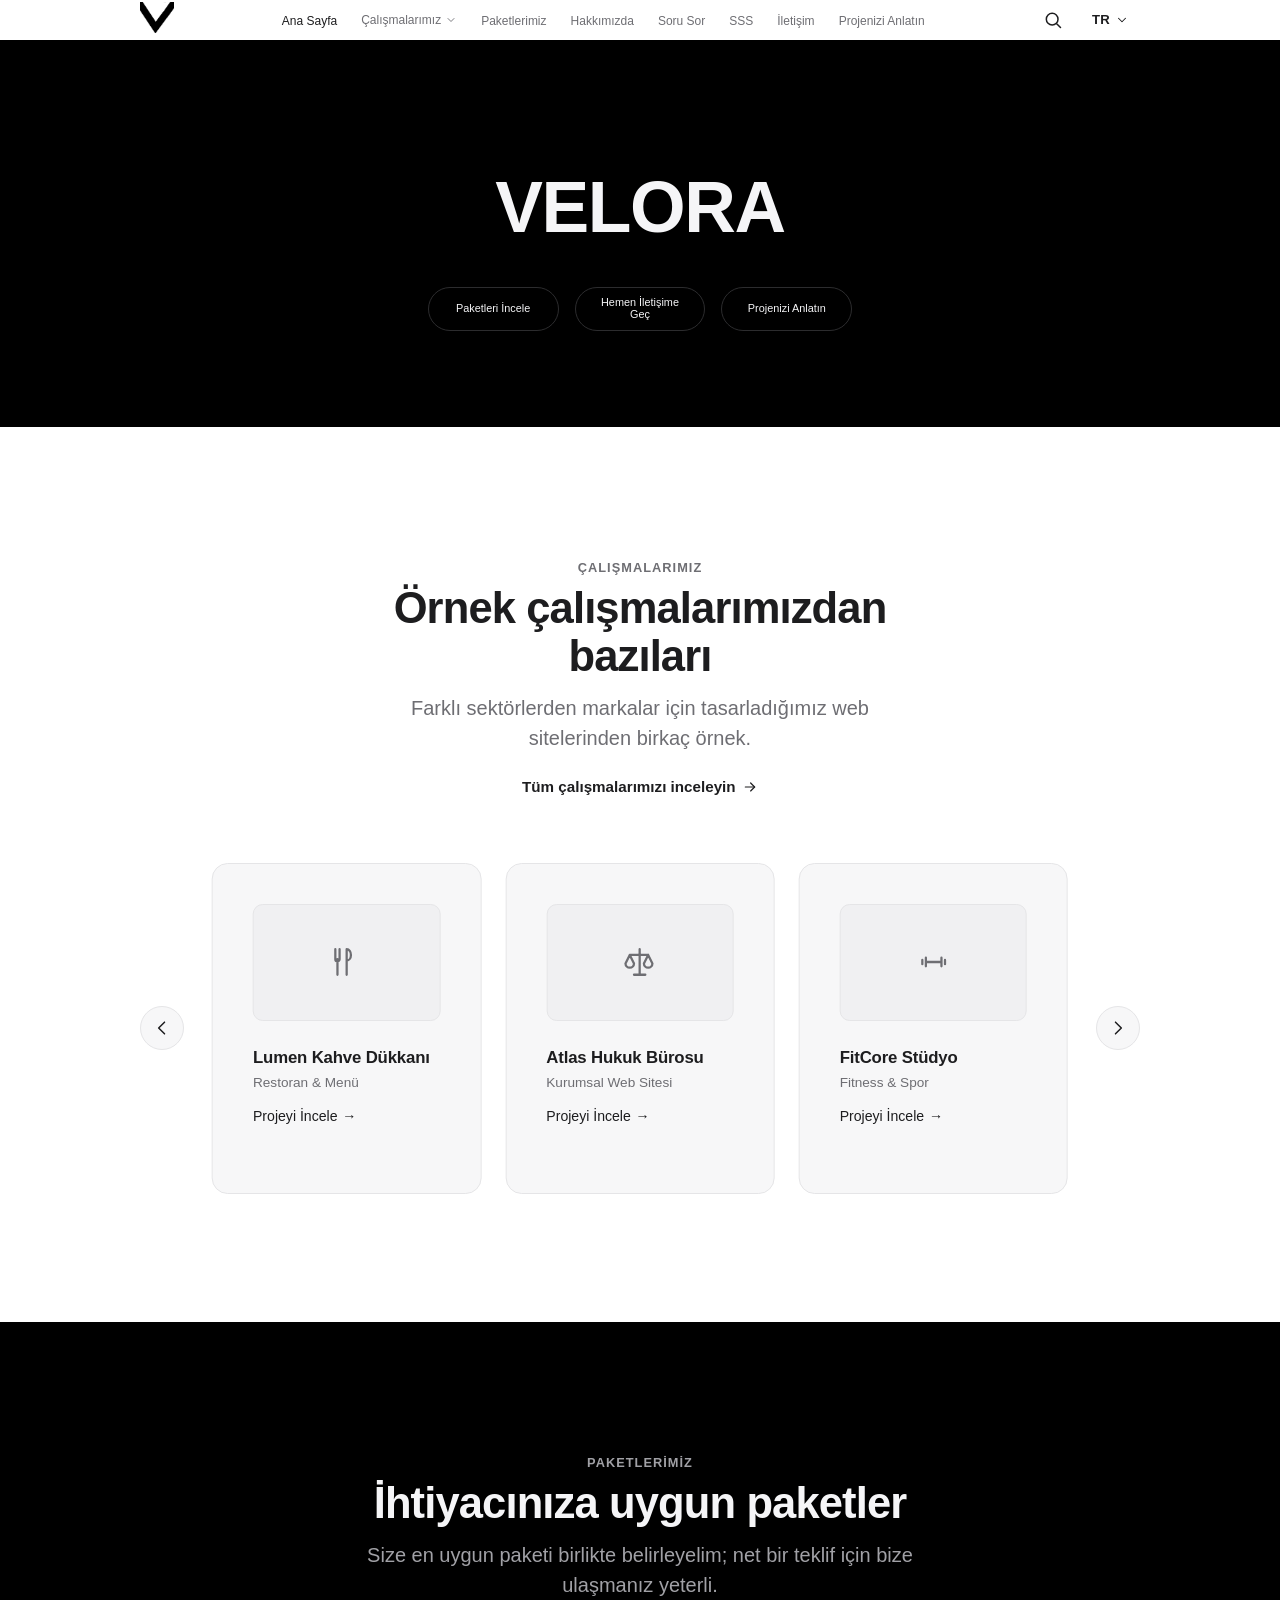
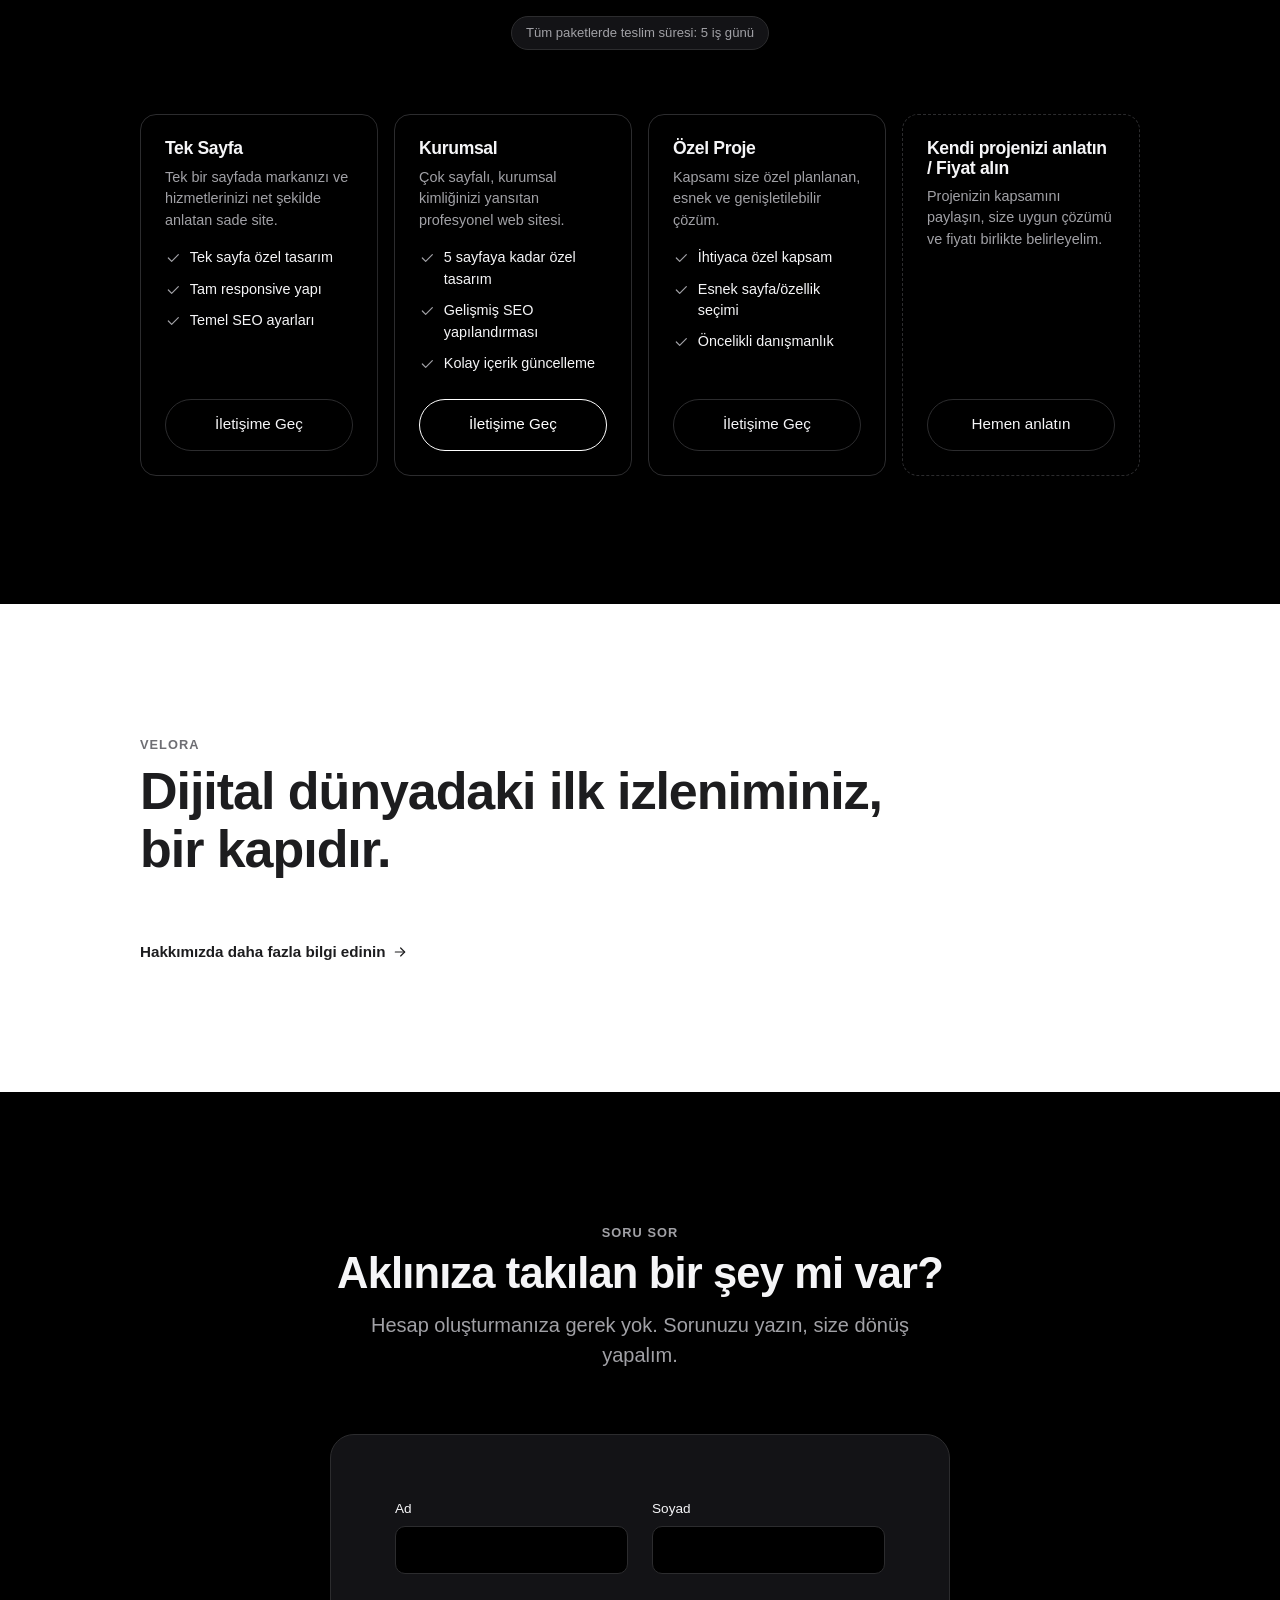
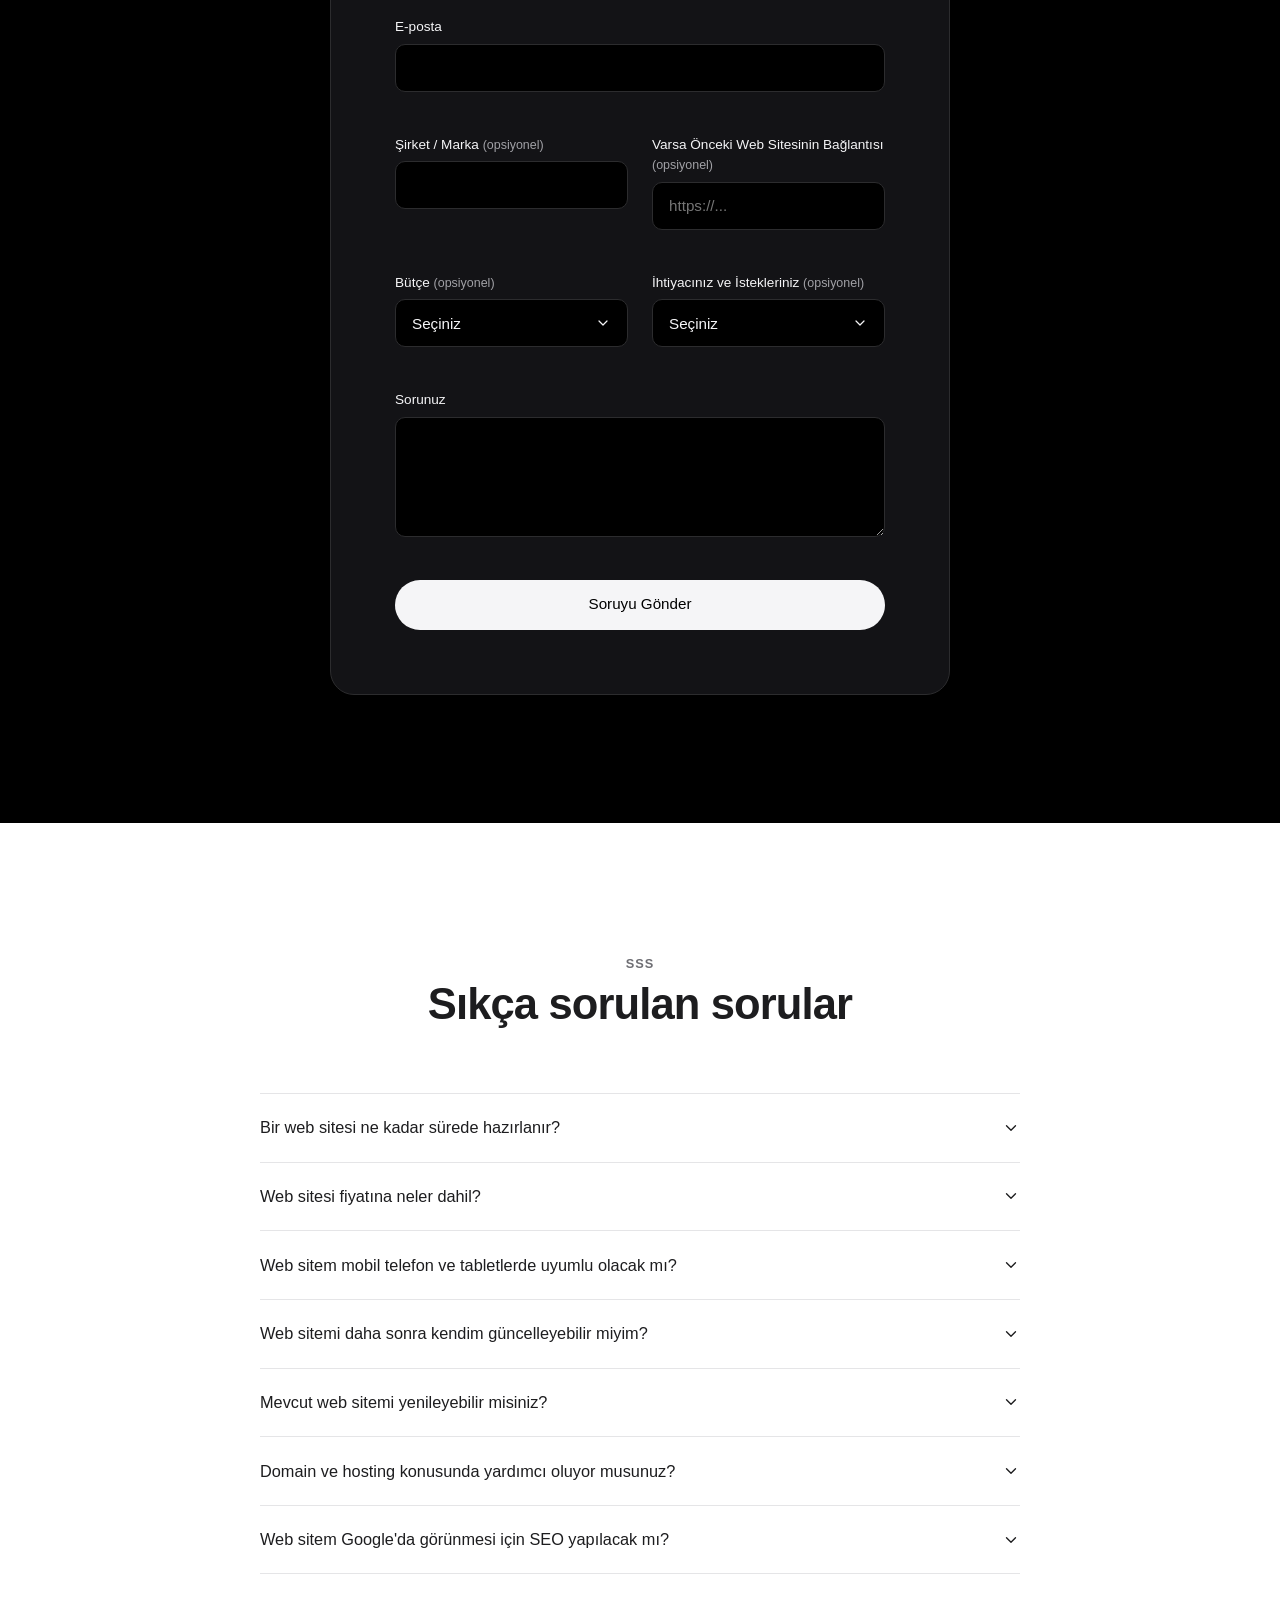
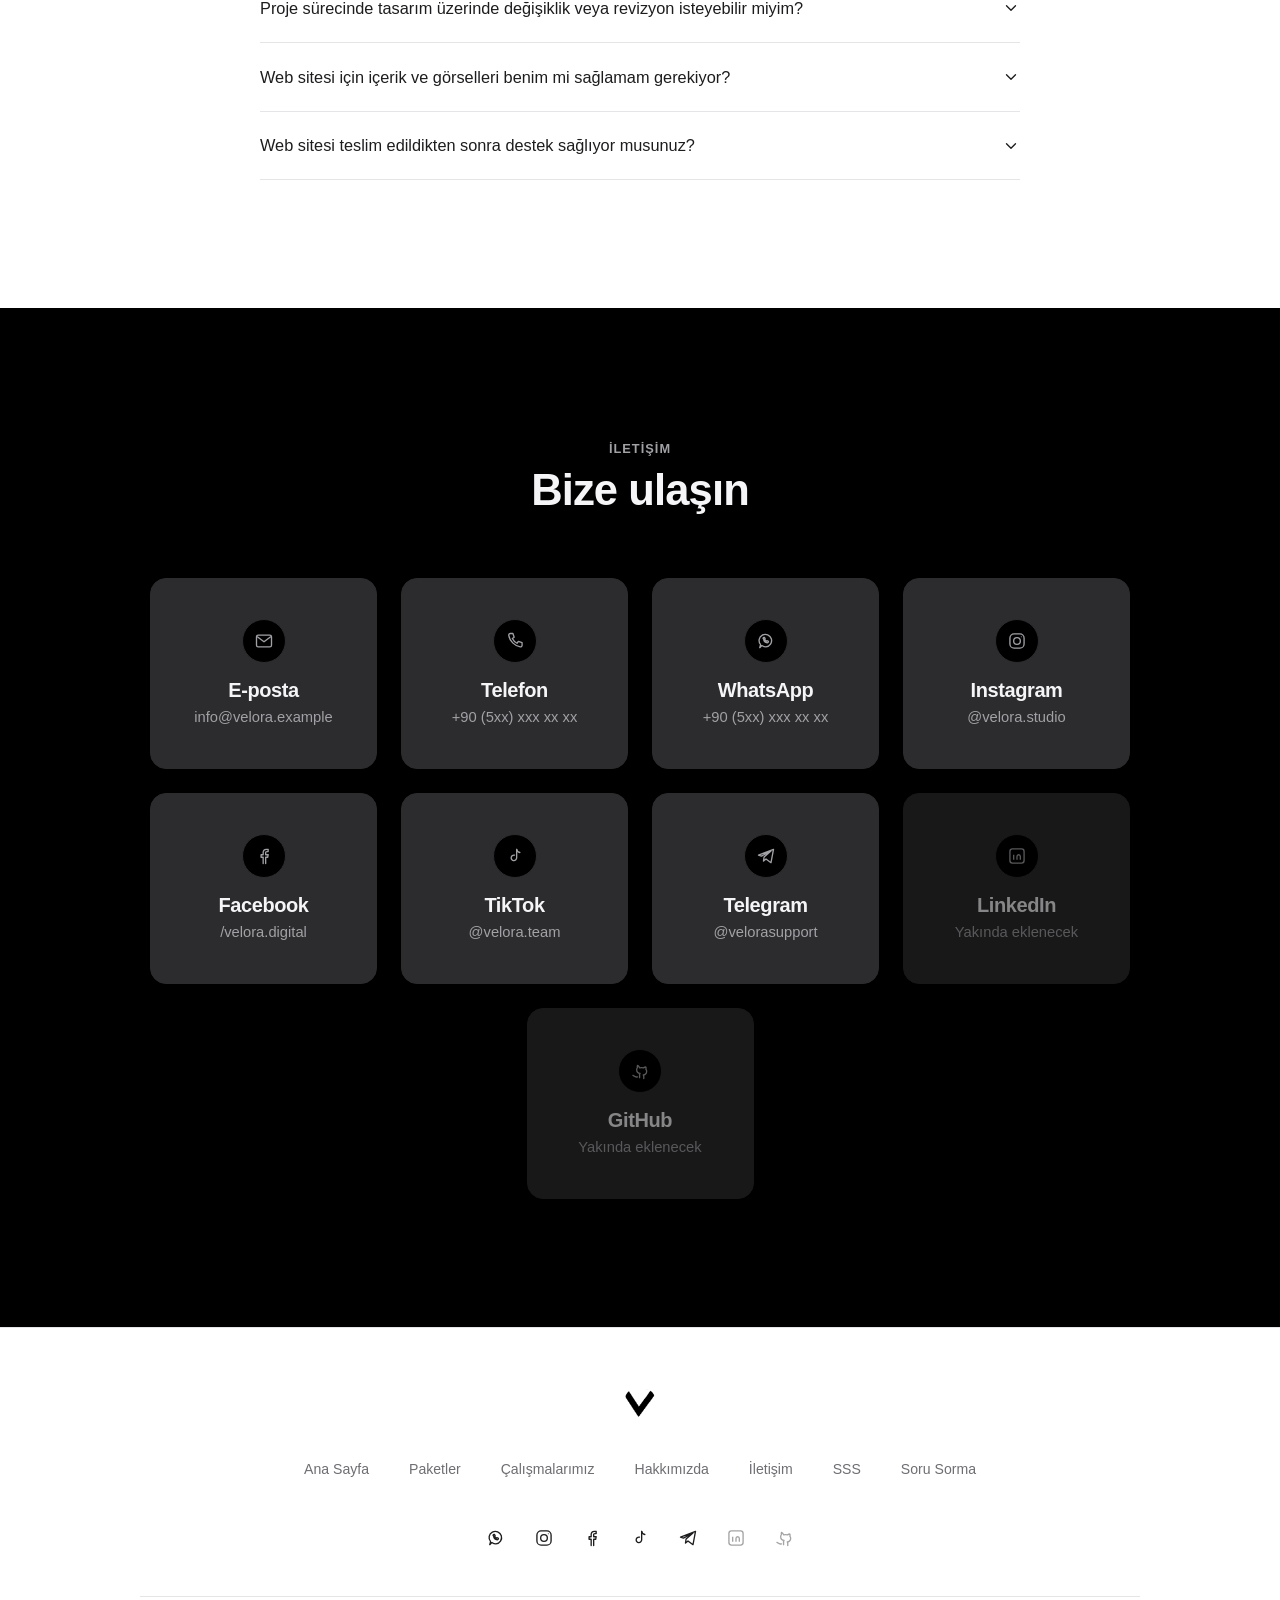
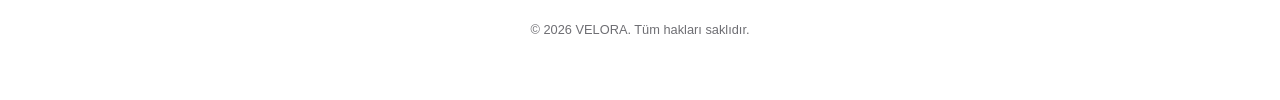
==== commit 6e0daefd: "VELORA Web and Digital Solutions v3.5" ====
--- a/index.html
+++ b/index.html
@@ -1,10 +1,12 @@
 <!DOCTYPE html>
 <html lang="tr">
+
 <head>
   <meta charset="UTF-8" />
   <meta name="viewport" content="width=device-width, initial-scale=1.0" />
   <title>VELORA — Web Ajansı</title>
-  <meta name="description" content="VELORA, markalar için sade, hızlı ve etkili web deneyimleri tasarlayan bir web ajansıdır." />
+  <meta name="description"
+    content="VELORA, markalar için sade, hızlı ve etkili web deneyimleri tasarlayan bir web ajansıdır." />
   <meta name="theme-color" content="#ffffff" />
 
   <link rel="icon" type="image/png" href="assets/Velora First logo.png" />
@@ -14,6 +16,7 @@
   <link rel="stylesheet" href="css/main.css" />
   <link rel="stylesheet" href="css/responsive.css" />
 </head>
+
 <body>
 
   <a class="visually-hidden" href="#main-content" data-i18n="skipLink">İçeriğe geç</a>
@@ -21,19 +24,26 @@
   <header class="site-header">
     <div class="header-inner">
       <a class="brand" href="#anasayfa" data-i18n-aria-label="header.brandAriaLabel" aria-label="VELORA ana sayfa">
-        <img class="brand-logo" data-logo-img data-i18n-alt="misc.logoAlt" src="assets/Velora Second logo.png" alt="VELORA logosu" width="34" height="36" />
+        <img class="brand-logo" data-logo-img data-i18n-alt="misc.logoAlt" src="assets/Velora Second logo.png"
+          alt="VELORA logosu" width="34" height="36" />
       </a>
 
       <nav class="main-nav" data-i18n-aria-label="header.mainNavAriaLabel" aria-label="Ana menü">
         <ul class="nav-links" id="nav-links">
           <li><a href="#anasayfa" data-i18n="header.nav.home">Ana Sayfa</a></li>
           <li class="nav-dropdown">
-            <button type="button" class="nav-dropdown-trigger" aria-haspopup="true" aria-expanded="false" aria-controls="works-dropdown-menu"><span data-i18n="header.nav.works">Çalışmalarımız</span>
-              <svg class="nav-dropdown-chevron" viewBox="0 0 24 24" fill="none" stroke="currentColor" stroke-width="1.8" stroke-linecap="round" stroke-linejoin="round"><path d="m6 9 6 6 6-6"/></svg>
+            <button type="button" class="nav-dropdown-trigger" aria-haspopup="true" aria-expanded="false"
+              aria-controls="works-dropdown-menu"><span data-i18n="header.nav.works">Çalışmalarımız</span>
+              <svg class="nav-dropdown-chevron" viewBox="0 0 24 24" fill="none" stroke="currentColor" stroke-width="1.8"
+                stroke-linecap="round" stroke-linejoin="round">
+                <path d="m6 9 6 6 6-6" />
+              </svg>
             </button>
             <ul class="nav-dropdown-menu" id="works-dropdown-menu">
-              <li><a href="#calismalarimiz" data-i18n="header.worksDropdown.viewHomeSection">Çalışmalarımızı görün</a></li>
-              <li><a href="calismalarimiz.html" data-i18n="header.worksDropdown.viewAll">Tüm çalışmalarımızı inceleyin</a></li>
+              <li><a href="#calismalarimiz" data-i18n="header.worksDropdown.viewHomeSection">Çalışmalarımızı görün</a>
+              </li>
+              <li><a href="calismalarimiz.html" data-i18n="header.worksDropdown.viewAll">Tüm çalışmalarımızı
+                  inceleyin</a></li>
             </ul>
           </li>
           <li><a href="#paketler" data-i18n="header.nav.packages">Paketlerimiz</a></li>
@@ -46,24 +56,40 @@
       </nav>
 
       <div class="header-actions">
-        <button class="icon-btn" id="search-trigger" type="button" data-i18n-aria-label="header.searchAriaLabel" aria-label="Sitede ara">
-          <svg viewBox="0 0 24 24" fill="none" stroke="currentColor" stroke-width="1.8" stroke-linecap="round" stroke-linejoin="round"><circle cx="11" cy="11" r="7"/><path d="m21 21-4.3-4.3"/></svg>
+        <button class="icon-btn" id="search-trigger" type="button" data-i18n-aria-label="header.searchAriaLabel"
+          aria-label="Sitede ara">
+          <svg viewBox="0 0 24 24" fill="none" stroke="currentColor" stroke-width="1.8" stroke-linecap="round"
+            stroke-linejoin="round">
+            <circle cx="11" cy="11" r="7" />
+            <path d="m21 21-4.3-4.3" />
+          </svg>
         </button>
         <div class="lang-switch">
-          <button class="lang-switch-trigger" type="button" aria-haspopup="listbox" aria-expanded="false" aria-label="Dil seçimi: Türkçe">
+          <button class="lang-switch-trigger" type="button" aria-haspopup="listbox" aria-expanded="false"
+            aria-label="Dil seçimi: Türkçe">
             <span class="lang-switch-code">TR</span>
-            <svg class="lang-switch-chevron" viewBox="0 0 24 24" fill="none" stroke="currentColor" stroke-width="1.8" stroke-linecap="round" stroke-linejoin="round"><path d="m6 9 6 6 6-6"/></svg>
+            <svg class="lang-switch-chevron" viewBox="0 0 24 24" fill="none" stroke="currentColor" stroke-width="1.8"
+              stroke-linecap="round" stroke-linejoin="round">
+              <path d="m6 9 6 6 6-6" />
+            </svg>
           </button>
           <ul class="lang-switch-menu" role="listbox">
-            <li class="lang-switch-option is-selected" role="option" aria-selected="true" tabindex="0" data-lang="tr">Türkçe — TR</li>
-            <li class="lang-switch-option" role="option" aria-selected="false" tabindex="0" data-lang="en">English — EN</li>
-            <li class="lang-switch-option" role="option" aria-selected="false" tabindex="0" data-lang="de">Deutsch — DE</li>
-            <li class="lang-switch-option" role="option" aria-selected="false" tabindex="0" data-lang="fr">Français — FR</li>
-            <li class="lang-switch-option" role="option" aria-selected="false" tabindex="0" data-lang="it">Italiano — IT</li>
+            <li class="lang-switch-option is-selected" role="option" aria-selected="true" tabindex="0" data-lang="tr">
+              Türkçe — TR</li>
+            <li class="lang-switch-option" role="option" aria-selected="false" tabindex="0" data-lang="en">English — EN
+            </li>
+            <li class="lang-switch-option" role="option" aria-selected="false" tabindex="0" data-lang="de">Deutsch — DE
+            </li>
+            <li class="lang-switch-option" role="option" aria-selected="false" tabindex="0" data-lang="fr">Français — FR
+            </li>
+            <li class="lang-switch-option" role="option" aria-selected="false" tabindex="0" data-lang="it">Italiano — IT
+            </li>
           </ul>
         </div>
-        <button class="icon-btn menu-toggle" type="button" data-i18n-aria-label="header.menuToggleAriaLabel" aria-label="Menüyü aç/kapat" aria-expanded="false" aria-controls="nav-links">
-          <svg class="icon-menu" viewBox="0 0 24 24" fill="none" stroke="currentColor" stroke-width="1.8" stroke-linecap="round">
+        <button class="icon-btn menu-toggle" type="button" data-i18n-aria-label="header.menuToggleAriaLabel"
+          aria-label="Menüyü aç/kapat" aria-expanded="false" aria-controls="nav-links">
+          <svg class="icon-menu" viewBox="0 0 24 24" fill="none" stroke="currentColor" stroke-width="1.8"
+            stroke-linecap="round">
             <line class="icon-line-1" x1="4" y1="7" x2="20" y2="7" />
             <line class="icon-line-2" x1="4" y1="12" x2="20" y2="12" />
             <line class="icon-line-3" x1="4" y1="17" x2="20" y2="17" />
@@ -93,27 +119,40 @@
         <div class="section-header center">
           <span class="eyebrow" data-i18n="works.eyebrow">Çalışmalarımız</span>
           <h2 data-i18n="works.heading">Örnek çalışmalarımızdan bazıları</h2>
-          <p class="lede" style="margin-inline:auto" data-i18n="works.lede">Farklı sektörlerden markalar için tasarladığımız web sitelerinden birkaç örnek.</p>
+          <p class="lede" style="margin-inline:auto" data-i18n="works.lede">Farklı sektörlerden markalar için
+            tasarladığımız web sitelerinden birkaç örnek.</p>
           <!-- Metin yalnızca iç <span>'de (data-i18n) tutulur; böylece dil
                değişiminde ok ikonu silinmez ve hover alt çizgisi yalnızca
                metin genişliğinde kalır (bkz. css/main.css > .arrow-link). -->
           <a class="arrow-link works-view-all-link" href="calismalarimiz.html">
             <span class="arrow-link-label" data-i18n="works.viewAllLink">Tüm çalışmalarımızı inceleyin</span>
-            <svg class="arrow-link-icon" viewBox="0 0 24 24" fill="none" stroke="currentColor" stroke-width="1.8" stroke-linecap="round" stroke-linejoin="round" aria-hidden="true" focusable="false"><path d="M5 12h14"/><path d="m13 6 6 6-6 6"/></svg>
+            <svg class="arrow-link-icon" viewBox="0 0 24 24" fill="none" stroke="currentColor" stroke-width="1.8"
+              stroke-linecap="round" stroke-linejoin="round" aria-hidden="true" focusable="false">
+              <path d="M5 12h14" />
+              <path d="m13 6 6 6-6 6" />
+            </svg>
           </a>
         </div>
 
         <div class="works-slider" id="works-slider">
-          <button class="slider-arrow works-prev" type="button" data-i18n-aria-label="works.prevAriaLabel" aria-label="Önceki çalışma">
-            <svg viewBox="0 0 24 24" fill="none" stroke="currentColor" stroke-width="1.8" stroke-linecap="round" stroke-linejoin="round"><path d="m15 5-7 7 7 7"/></svg>
+          <button class="slider-arrow works-prev" type="button" data-i18n-aria-label="works.prevAriaLabel"
+            aria-label="Önceki çalışma">
+            <svg viewBox="0 0 24 24" fill="none" stroke="currentColor" stroke-width="1.8" stroke-linecap="round"
+              stroke-linejoin="round">
+              <path d="m15 5-7 7 7 7" />
+            </svg>
           </button>
 
           <div class="works-viewport">
             <div class="works-track" id="works-track"></div>
           </div>
 
-          <button class="slider-arrow works-next" type="button" data-i18n-aria-label="works.nextAriaLabel" aria-label="Sonraki çalışma">
-            <svg viewBox="0 0 24 24" fill="none" stroke="currentColor" stroke-width="1.8" stroke-linecap="round" stroke-linejoin="round"><path d="m9 5 7 7-7 7"/></svg>
+          <button class="slider-arrow works-next" type="button" data-i18n-aria-label="works.nextAriaLabel"
+            aria-label="Sonraki çalışma">
+            <svg viewBox="0 0 24 24" fill="none" stroke="currentColor" stroke-width="1.8" stroke-linecap="round"
+              stroke-linejoin="round">
+              <path d="m9 5 7 7-7 7" />
+            </svg>
           </button>
         </div>
       </div>
@@ -125,21 +164,30 @@
         <div class="section-header center">
           <span class="eyebrow" data-i18n="packages.eyebrow">Paketlerimiz</span>
           <h2 data-i18n="packages.heading">İhtiyacınıza uygun paketler</h2>
-          <p class="lede" style="margin-inline:auto" data-i18n="packages.lede">Size en uygun paketi birlikte belirleyelim; net bir teklif için bize ulaşmanız yeterli.</p>
+          <p class="lede" style="margin-inline:auto" data-i18n="packages.lede">Size en uygun paketi birlikte
+            belirleyelim; net bir teklif için bize ulaşmanız yeterli.</p>
           <span class="delivery-note" data-i18n="packages.deliveryNote">Tüm paketlerde teslim süresi: 5 iş günü</span>
         </div>
 
         <div class="packages-slider" id="packages-slider">
-          <button class="slider-arrow slider-prev" type="button" data-i18n-aria-label="packages.prevAriaLabel" aria-label="Önceki paketler">
-            <svg viewBox="0 0 24 24" fill="none" stroke="currentColor" stroke-width="1.8" stroke-linecap="round" stroke-linejoin="round"><path d="m15 5-7 7 7 7"/></svg>
+          <button class="slider-arrow slider-prev" type="button" data-i18n-aria-label="packages.prevAriaLabel"
+            aria-label="Önceki paketler">
+            <svg viewBox="0 0 24 24" fill="none" stroke="currentColor" stroke-width="1.8" stroke-linecap="round"
+              stroke-linejoin="round">
+              <path d="m15 5-7 7 7 7" />
+            </svg>
           </button>
 
           <div class="packages-viewport">
             <div class="packages-track" id="packages-track"></div>
           </div>
 
-          <button class="slider-arrow slider-next" type="button" data-i18n-aria-label="packages.nextAriaLabel" aria-label="Sonraki paketler">
-            <svg viewBox="0 0 24 24" fill="none" stroke="currentColor" stroke-width="1.8" stroke-linecap="round" stroke-linejoin="round"><path d="m9 5 7 7-7 7"/></svg>
+          <button class="slider-arrow slider-next" type="button" data-i18n-aria-label="packages.nextAriaLabel"
+            aria-label="Sonraki paketler">
+            <svg viewBox="0 0 24 24" fill="none" stroke="currentColor" stroke-width="1.8" stroke-linecap="round"
+              stroke-linejoin="round">
+              <path d="m9 5 7 7-7 7" />
+            </svg>
           </button>
         </div>
 
@@ -156,7 +204,11 @@
           <h2 class="about-headline" data-i18n="about.headline">Dijital dünyadaki ilk izleniminiz, bir kapıdır.</h2>
           <a class="arrow-link about-more-link" href="hakkimizda.html">
             <span class="arrow-link-label" data-i18n="about.moreLink">Hakkımızda daha fazla bilgi edinin</span>
-            <svg class="arrow-link-icon" viewBox="0 0 24 24" fill="none" stroke="currentColor" stroke-width="1.8" stroke-linecap="round" stroke-linejoin="round" aria-hidden="true" focusable="false"><path d="M5 12h14"/><path d="m13 6 6 6-6 6"/></svg>
+            <svg class="arrow-link-icon" viewBox="0 0 24 24" fill="none" stroke="currentColor" stroke-width="1.8"
+              stroke-linecap="round" stroke-linejoin="round" aria-hidden="true" focusable="false">
+              <path d="M5 12h14" />
+              <path d="m13 6 6 6-6 6" />
+            </svg>
           </a>
         </div>
 
@@ -169,7 +221,8 @@
         <div class="section-header center">
           <span class="eyebrow" data-i18n="form.eyebrow">Soru Sor</span>
           <h2 data-i18n="form.heading">Aklınıza takılan bir şey mi var?</h2>
-          <p class="lede" style="margin-inline:auto" data-i18n="form.lede">Hesap oluşturmanıza gerek yok. Sorunuzu yazın, size dönüş yapalım.</p>
+          <p class="lede" style="margin-inline:auto" data-i18n="form.lede">Hesap oluşturmanıza gerek yok. Sorunuzu
+            yazın, size dönüş yapalım.</p>
         </div>
 
         <form class="form-card" id="soru-form" novalidate>
@@ -194,20 +247,24 @@
 
           <div class="form-row">
             <div class="field" data-field="sirket">
-              <label for="sirket"><span data-i18n="form.labels.company">Şirket / Marka</span> <span class="field-optional" data-i18n="form.optionalTag">(opsiyonel)</span></label>
+              <label for="sirket"><span data-i18n="form.labels.company">Şirket / Marka</span> <span
+                  class="field-optional" data-i18n="form.optionalTag">(opsiyonel)</span></label>
               <input type="text" id="sirket" name="sirket" autocomplete="organization" />
               <span class="field-error" aria-live="polite"></span>
             </div>
             <div class="field" data-field="web-sitesi">
-              <label for="web-sitesi"><span data-i18n="form.labels.previousSite">Varsa Önceki Web Sitesinin Bağlantısı</span> <span class="field-optional" data-i18n="form.optionalTag">(opsiyonel)</span></label>
-              <input type="url" id="web-sitesi" name="web-sitesi" autocomplete="url" data-i18n-placeholder="form.placeholders.previousSite" placeholder="https://..." />
+              <label for="web-sitesi"><span data-i18n="form.labels.previousSite">Varsa Önceki Web Sitesinin
+                  Bağlantısı</span> <span class="field-optional" data-i18n="form.optionalTag">(opsiyonel)</span></label>
+              <input type="url" id="web-sitesi" name="web-sitesi" autocomplete="url"
+                data-i18n-placeholder="form.placeholders.previousSite" placeholder="https://..." />
               <span class="field-error" aria-live="polite"></span>
             </div>
           </div>
 
           <div class="form-row">
             <div class="field" data-field="butce">
-              <label for="butce"><span data-i18n="form.labels.budget">Bütçe</span> <span class="field-optional" data-i18n="form.optionalTag">(opsiyonel)</span></label>
+              <label for="butce"><span data-i18n="form.labels.budget">Bütçe</span> <span class="field-optional"
+                  data-i18n="form.optionalTag">(opsiyonel)</span></label>
               <select id="butce" name="butce">
                 <option value="" selected data-i18n="form.selectPlaceholder">Seçiniz</option>
                 <option value="500-1000" data-i18n="form.budgetOptions.0">$500 – $1,000</option>
@@ -218,7 +275,8 @@
               <span class="field-error" aria-live="polite"></span>
             </div>
             <div class="field" data-field="ihtiyac">
-              <label for="ihtiyac"><span data-i18n="form.labels.needs">İhtiyacınız ve İstekleriniz</span> <span class="field-optional" data-i18n="form.optionalTag">(opsiyonel)</span></label>
+              <label for="ihtiyac"><span data-i18n="form.labels.needs">İhtiyacınız ve İstekleriniz</span> <span
+                  class="field-optional" data-i18n="form.optionalTag">(opsiyonel)</span></label>
               <select id="ihtiyac" name="ihtiyac">
                 <option value="" selected data-i18n="form.selectPlaceholder">Seçiniz</option>
                 <option value="yeni-site" data-i18n="form.needsOptions.newSite">Yeni web sitesi</option>
@@ -277,8 +335,10 @@
   <footer class="site-footer">
     <div class="container">
       <div class="footer-inner">
-        <a class="footer-brand" href="#anasayfa" data-i18n-aria-label="header.brandAriaLabel" aria-label="VELORA ana sayfa">
-          <img class="footer-logo" data-logo-img data-i18n-alt="misc.logoAlt" src="assets/Velora Second logo.png" alt="VELORA logosu" width="30" height="32" />
+        <a class="footer-brand" href="#anasayfa" data-i18n-aria-label="header.brandAriaLabel"
+          aria-label="VELORA ana sayfa">
+          <img class="footer-logo" data-logo-img data-i18n-alt="misc.logoAlt" src="assets/Velora Second logo.png"
+            alt="VELORA logosu" width="30" height="32" />
         </a>
 
         <nav class="footer-links" data-i18n-aria-label="footer.altMenuAriaLabel" aria-label="Alt menü">
@@ -295,19 +355,29 @@
       </div>
 
       <div class="footer-bottom">
-        <span>&copy; <span id="current-year"></span> VELORA. <span data-i18n="footer.rightsReserved">Tüm hakları saklıdır.</span></span>
+        <span>&copy; <span id="current-year"></span> VELORA. <span data-i18n="footer.rightsReserved">Tüm hakları
+            saklıdır.</span></span>
       </div>
     </div>
   </footer>
 
   <!-- Arama -->
   <div class="search-overlay" id="search-overlay">
-    <div class="search-panel" role="dialog" aria-modal="true" data-i18n-aria-label="search.dialogAriaLabel" aria-label="Site içi arama">
+    <div class="search-panel" role="dialog" aria-modal="true" data-i18n-aria-label="search.dialogAriaLabel"
+      aria-label="Site içi arama">
       <div class="search-input-row">
-        <svg viewBox="0 0 24 24" fill="none" stroke="currentColor" stroke-width="1.8" stroke-linecap="round" stroke-linejoin="round"><circle cx="11" cy="11" r="7"/><path d="m21 21-4.3-4.3"/></svg>
-        <input type="text" id="search-input" data-i18n-placeholder="search.placeholder" placeholder="Paket veya soru arayın..." data-i18n-aria-label="search.inputAriaLabel" aria-label="Arama" />
-        <button class="icon-btn" id="search-close" type="button" data-i18n-aria-label="search.closeAriaLabel" aria-label="Aramayı kapat">
-          <svg viewBox="0 0 24 24" fill="none" stroke="currentColor" stroke-width="1.8" stroke-linecap="round"><path d="m5 5 14 14M19 5 5 19"/></svg>
+        <svg viewBox="0 0 24 24" fill="none" stroke="currentColor" stroke-width="1.8" stroke-linecap="round"
+          stroke-linejoin="round">
+          <circle cx="11" cy="11" r="7" />
+          <path d="m21 21-4.3-4.3" />
+        </svg>
+        <input type="text" id="search-input" data-i18n-placeholder="search.placeholder"
+          placeholder="Paket veya soru arayın..." data-i18n-aria-label="search.inputAriaLabel" aria-label="Arama" />
+        <button class="icon-btn" id="search-close" type="button" data-i18n-aria-label="search.closeAriaLabel"
+          aria-label="Aramayı kapat">
+          <svg viewBox="0 0 24 24" fill="none" stroke="currentColor" stroke-width="1.8" stroke-linecap="round">
+            <path d="m5 5 14 14M19 5 5 19" />
+          </svg>
         </button>
       </div>
       <p class="search-hint" data-i18n="search.hint">Paketler ve SSS içinde arama yapabilirsiniz.</p>
@@ -318,8 +388,11 @@
   <!-- Paket İletişim Popup'ı -->
   <div class="package-modal-overlay" id="package-modal-overlay">
     <div class="package-modal-panel" role="dialog" aria-modal="true" aria-labelledby="package-modal-title">
-      <button class="icon-btn package-modal-close" id="package-modal-close" type="button" data-i18n-aria-label="packageModal.closeAriaLabel" aria-label="Popup'ı kapat">
-        <svg viewBox="0 0 24 24" fill="none" stroke="currentColor" stroke-width="1.8" stroke-linecap="round"><path d="m5 5 14 14M19 5 5 19"/></svg>
+      <button class="icon-btn package-modal-close" id="package-modal-close" type="button"
+        data-i18n-aria-label="packageModal.closeAriaLabel" aria-label="Popup'ı kapat">
+        <svg viewBox="0 0 24 24" fill="none" stroke="currentColor" stroke-width="1.8" stroke-linecap="round">
+          <path d="m5 5 14 14M19 5 5 19" />
+        </svg>
       </button>
       <h3 class="package-modal-title" id="package-modal-title"></h3>
       <div class="package-modal-channels" id="package-modal-channels"></div>
@@ -328,4 +401,5 @@
 
   <script type="module" src="js/main.js"></script>
 </body>
-</html>
+
+</html>
--- a/css/main.css
+++ b/css/main.css
@@ -1754,6 +1754,207 @@
   flex-wrap: wrap;
   justify-content: center;
   gap: var(--space-sm);
+}
+
+/* ---------- Projenizi Anlatın formu (projenizi-anlatin.html) ----------
+   Ana sayfadaki "Soru Sor" formunun bileşenlerini (.form-card / .form-row /
+   .field) aynen kullanır; burada yalnızca bu forma özgü ekler var. */
+
+.brief-form {
+  /* Alan sayısı Soru Sor formundan fazla olduğundan bir miktar daha geniş. */
+  max-width: 720px;
+}
+
+.form-required-note {
+  font-size: 0.82rem;
+  margin-bottom: var(--space-md);
+}
+
+.field-required {
+  color: var(--color-text);
+  font-weight: 600;
+  margin-left: 0.1rem;
+}
+
+/* Seçim alanı + hemen altında açılan "Diğer" metin alanı bir sütunda. */
+.field-group {
+  display: flex;
+  flex-direction: column;
+  min-width: 0;
+}
+
+.field textarea.textarea-large {
+  min-height: 180px;
+}
+
+.field-help {
+  font-size: 0.8rem;
+  line-height: 1.45;
+}
+
+.field-help-pending {
+  color: var(--color-text);
+}
+
+/* Dosya seçici: yerel <input type="file"> korunur (klavye ve ekran okuyucu
+   desteği için odaklanabilir kalır) ama görsel olarak gizlenir; yerine
+   sitenin diline çevrilen bir düğme (label) ve durum metni gösterilir. */
+.file-picker {
+  position: relative;
+  display: flex;
+  align-items: center;
+  flex-wrap: wrap;
+  gap: 0.5rem 0.9rem;
+  padding: 0.6rem;
+  border: 1px solid var(--color-border);
+  border-radius: var(--radius-sm);
+  background-color: var(--color-bg);
+}
+
+.field .file-picker-input {
+  position: absolute;
+  width: 1px;
+  height: 1px;
+  padding: 0;
+  margin: 0;
+  overflow: hidden;
+  clip: rect(0 0 0 0);
+  white-space: nowrap;
+  border: 0;
+}
+
+.field .file-picker-button {
+  display: inline-flex;
+  align-items: center;
+  padding: 0.5rem 1rem;
+  border: 1px solid var(--color-border);
+  border-radius: 999px;
+  background-color: var(--color-bg-elevated);
+  color: var(--color-text);
+  font-size: 0.88rem;
+  font-weight: 500;
+  cursor: pointer;
+  transition: background-color var(--transition-fast);
+}
+
+.field .file-picker-button:hover {
+  background-color: var(--color-bg-muted);
+}
+
+.field .file-picker-input:focus-visible + .file-picker-button {
+  outline: 2px solid var(--color-focus);
+  outline-offset: 2px;
+}
+
+.file-picker-status {
+  font-size: 0.85rem;
+  color: var(--color-text-secondary);
+}
+
+.file-list {
+  border: 1px solid var(--color-border);
+  border-radius: var(--radius-sm);
+  background-color: var(--color-bg);
+  padding: 0.75rem 1rem;
+}
+
+.file-list[hidden] {
+  display: none;
+}
+
+.file-list-header {
+  display: flex;
+  align-items: center;
+  justify-content: space-between;
+  gap: var(--space-sm);
+  margin-bottom: 0.5rem;
+}
+
+.file-list-title {
+  font-size: 0.82rem;
+  font-weight: 600;
+}
+
+.file-list-clear {
+  font-size: 0.8rem;
+  font-weight: 500;
+  color: var(--color-text-secondary);
+  text-decoration: underline;
+  text-underline-offset: 2px;
+  padding: 0.2rem 0;
+}
+
+.file-list-clear:hover {
+  color: var(--color-text);
+}
+
+.file-list-clear:focus-visible {
+  outline: 2px solid var(--color-focus);
+  outline-offset: 2px;
+  border-radius: 4px;
+}
+
+.file-list-items {
+  display: flex;
+  flex-direction: column;
+  gap: 0.35rem;
+}
+
+.file-list-item {
+  display: flex;
+  justify-content: space-between;
+  gap: var(--space-sm);
+  font-size: 0.85rem;
+}
+
+.file-list-name {
+  min-width: 0;
+  overflow-wrap: anywhere;
+}
+
+.file-list-size {
+  flex-shrink: 0;
+  color: var(--color-text-secondary);
+}
+
+/* Gönderim altyapısı olmadığını açıkça belirten not (gönder düğmesinin
+   hemen üstünde) ve buna karşılık gelen nötr geri bildirim stili. */
+.form-pending-notice {
+  font-size: 0.85rem;
+  line-height: 1.5;
+  padding: 0.8rem 1rem;
+  margin-bottom: var(--space-md);
+  border: 1px dashed var(--color-border);
+  border-radius: var(--radius-sm);
+}
+
+.form-pending-notice[hidden],
+.field-help-pending[hidden] {
+  display: none;
+}
+
+.form-feedback.is-notice {
+  display: block;
+  background-color: var(--color-bg-muted);
+  border: 1px solid var(--color-border);
+  color: var(--color-text);
+}
+
+.brief-footnote {
+  max-width: 720px;
+  margin: var(--space-md) auto 0;
+  text-align: center;
+  font-size: 0.92rem;
+  line-height: 1.55;
+}
+
+/* İkinci bölüm: çalışmalar yönlendirmesi + iletişim kanalları. */
+.brief-works {
+  margin-bottom: var(--space-2xl);
+}
+
+.brief-works-link {
+  margin-top: var(--space-md);
 }
 
 /* ---------- Yardımcı sınıflar ---------- */
--- a/css/responsive.css
+++ b/css/responsive.css
@@ -152,6 +152,13 @@
     grid-template-columns: 1fr;
   }
 
+  /* Projenizi Anlatın formu: tek sütuna düşünce satır boşluğu (gap) ile
+     alanların kendi alt boşluğu üst üste binip alanlar arasında iki kat
+     boşluk oluşuyordu; bu formda yalnızca alanların kendi boşluğu kalır. */
+  .brief-form .form-row {
+    gap: 0;
+  }
+
   .hero {
     padding-block-start: calc(var(--header-height) + var(--space-2xl));
   }
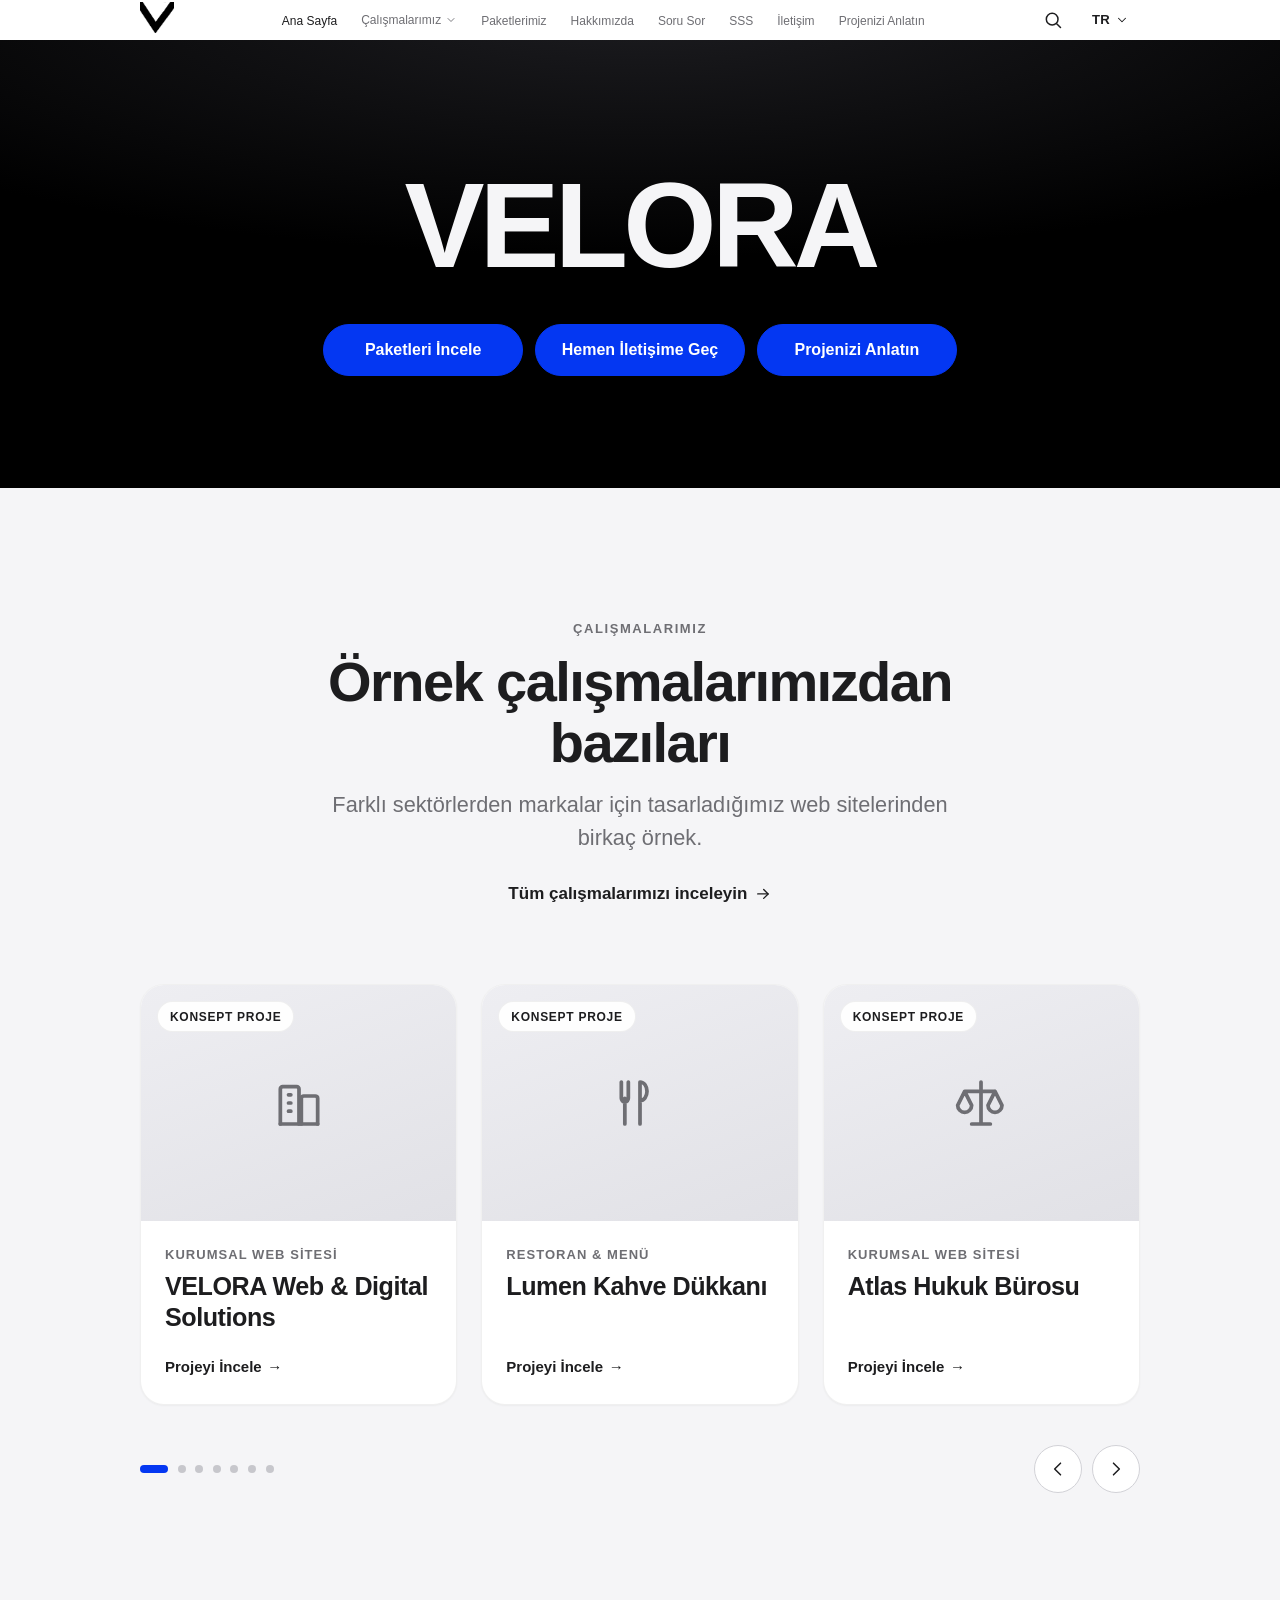
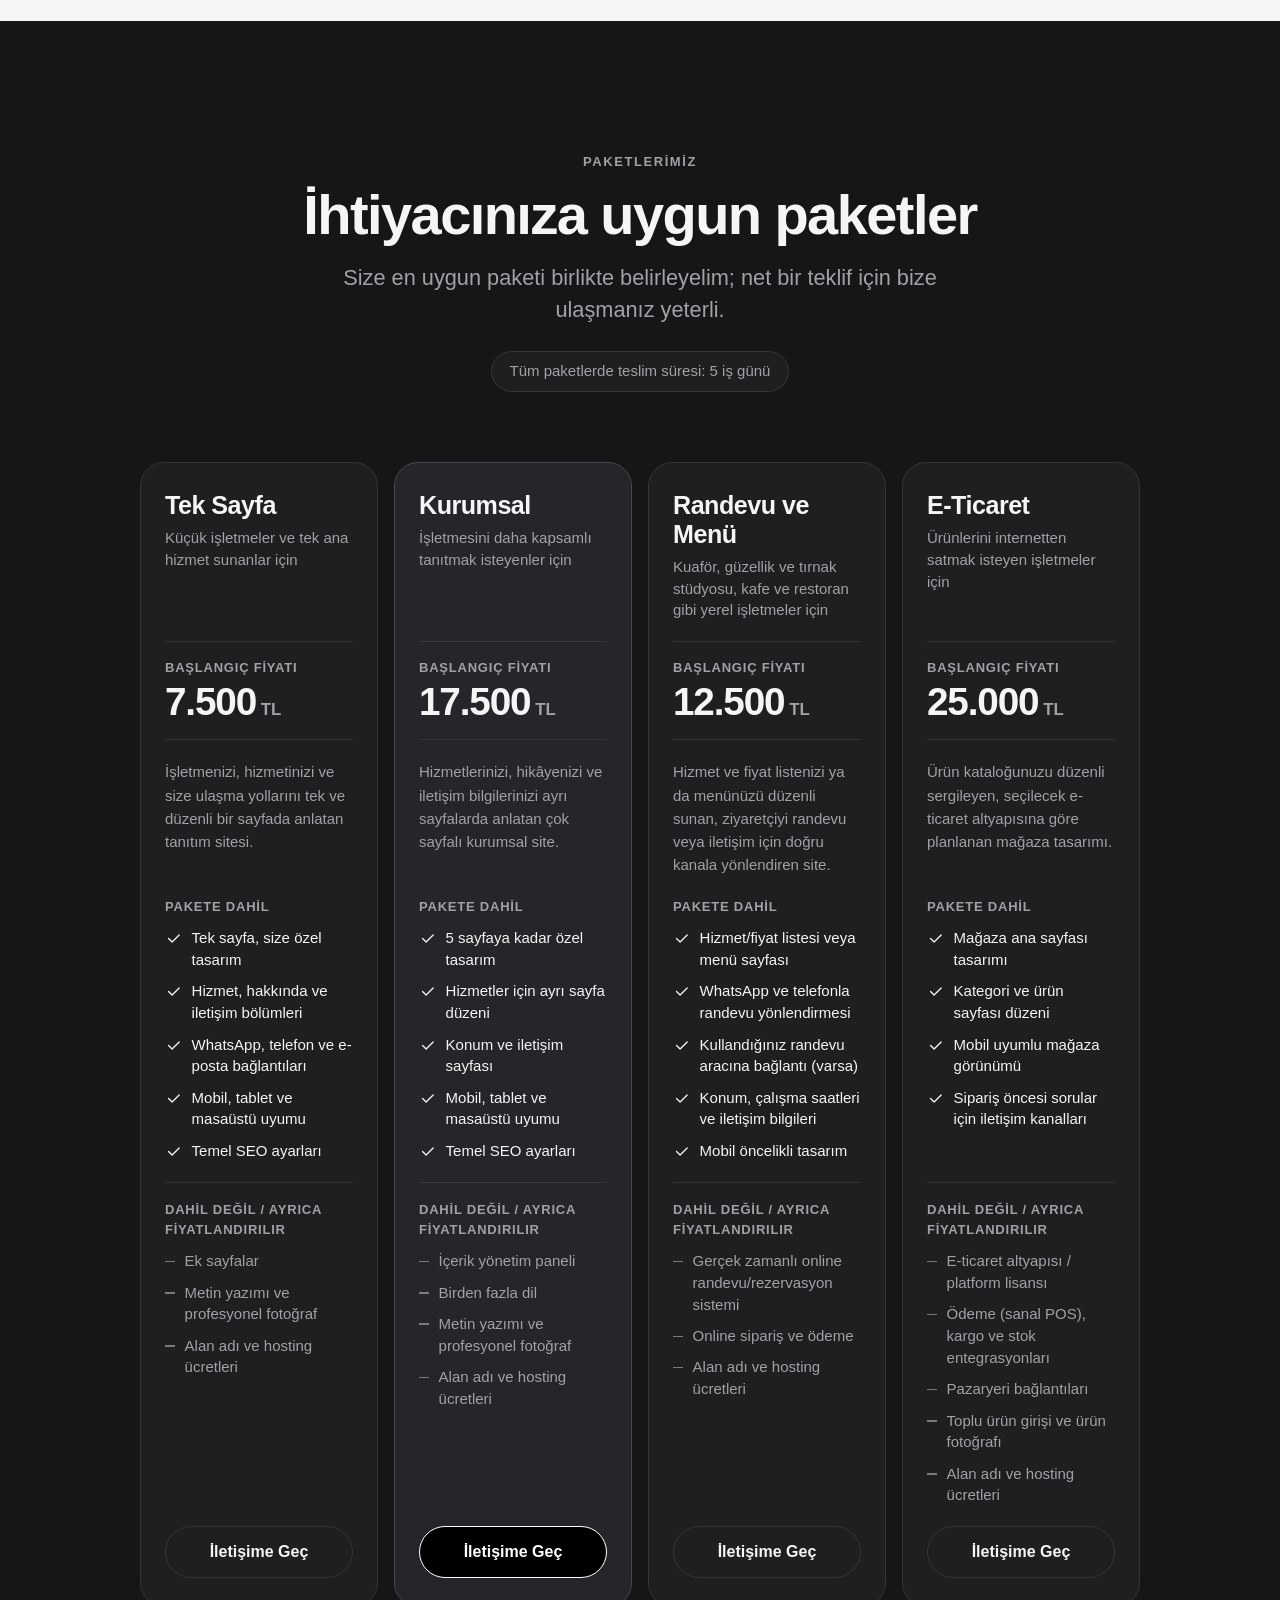
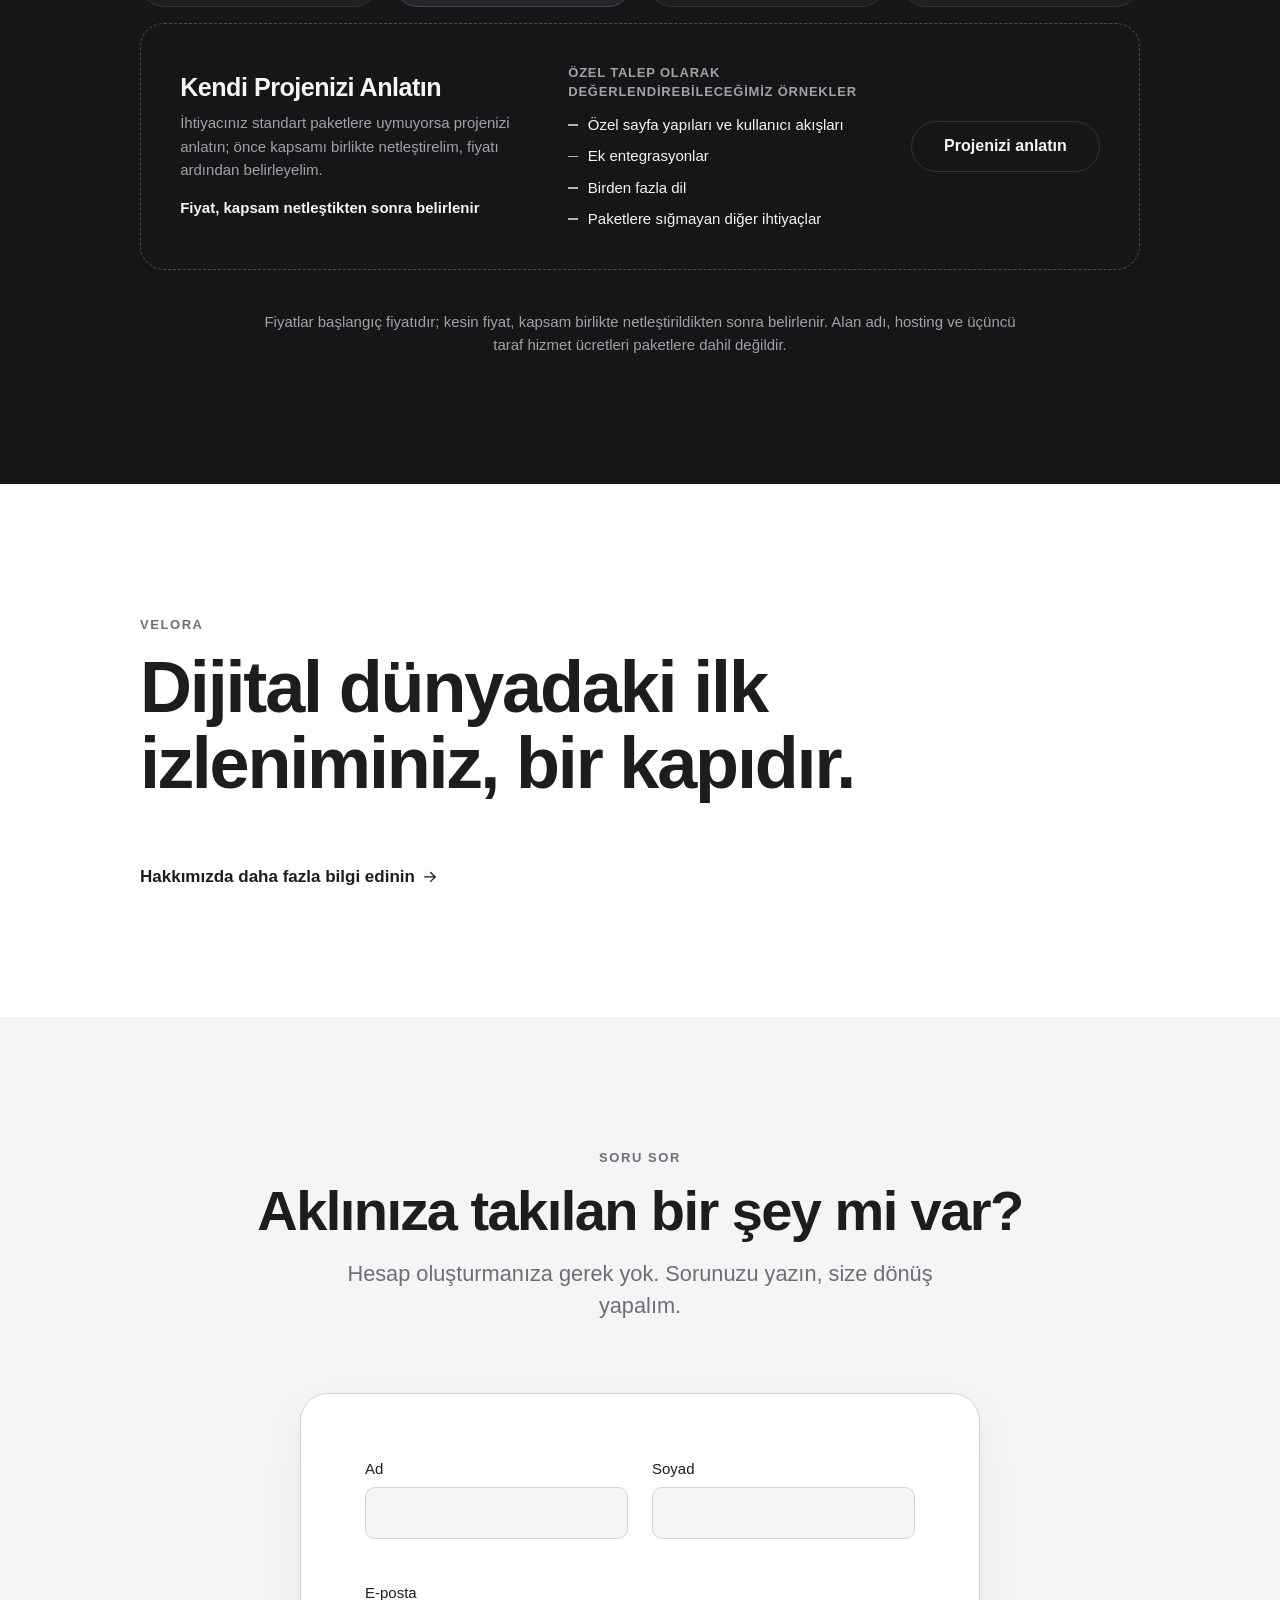
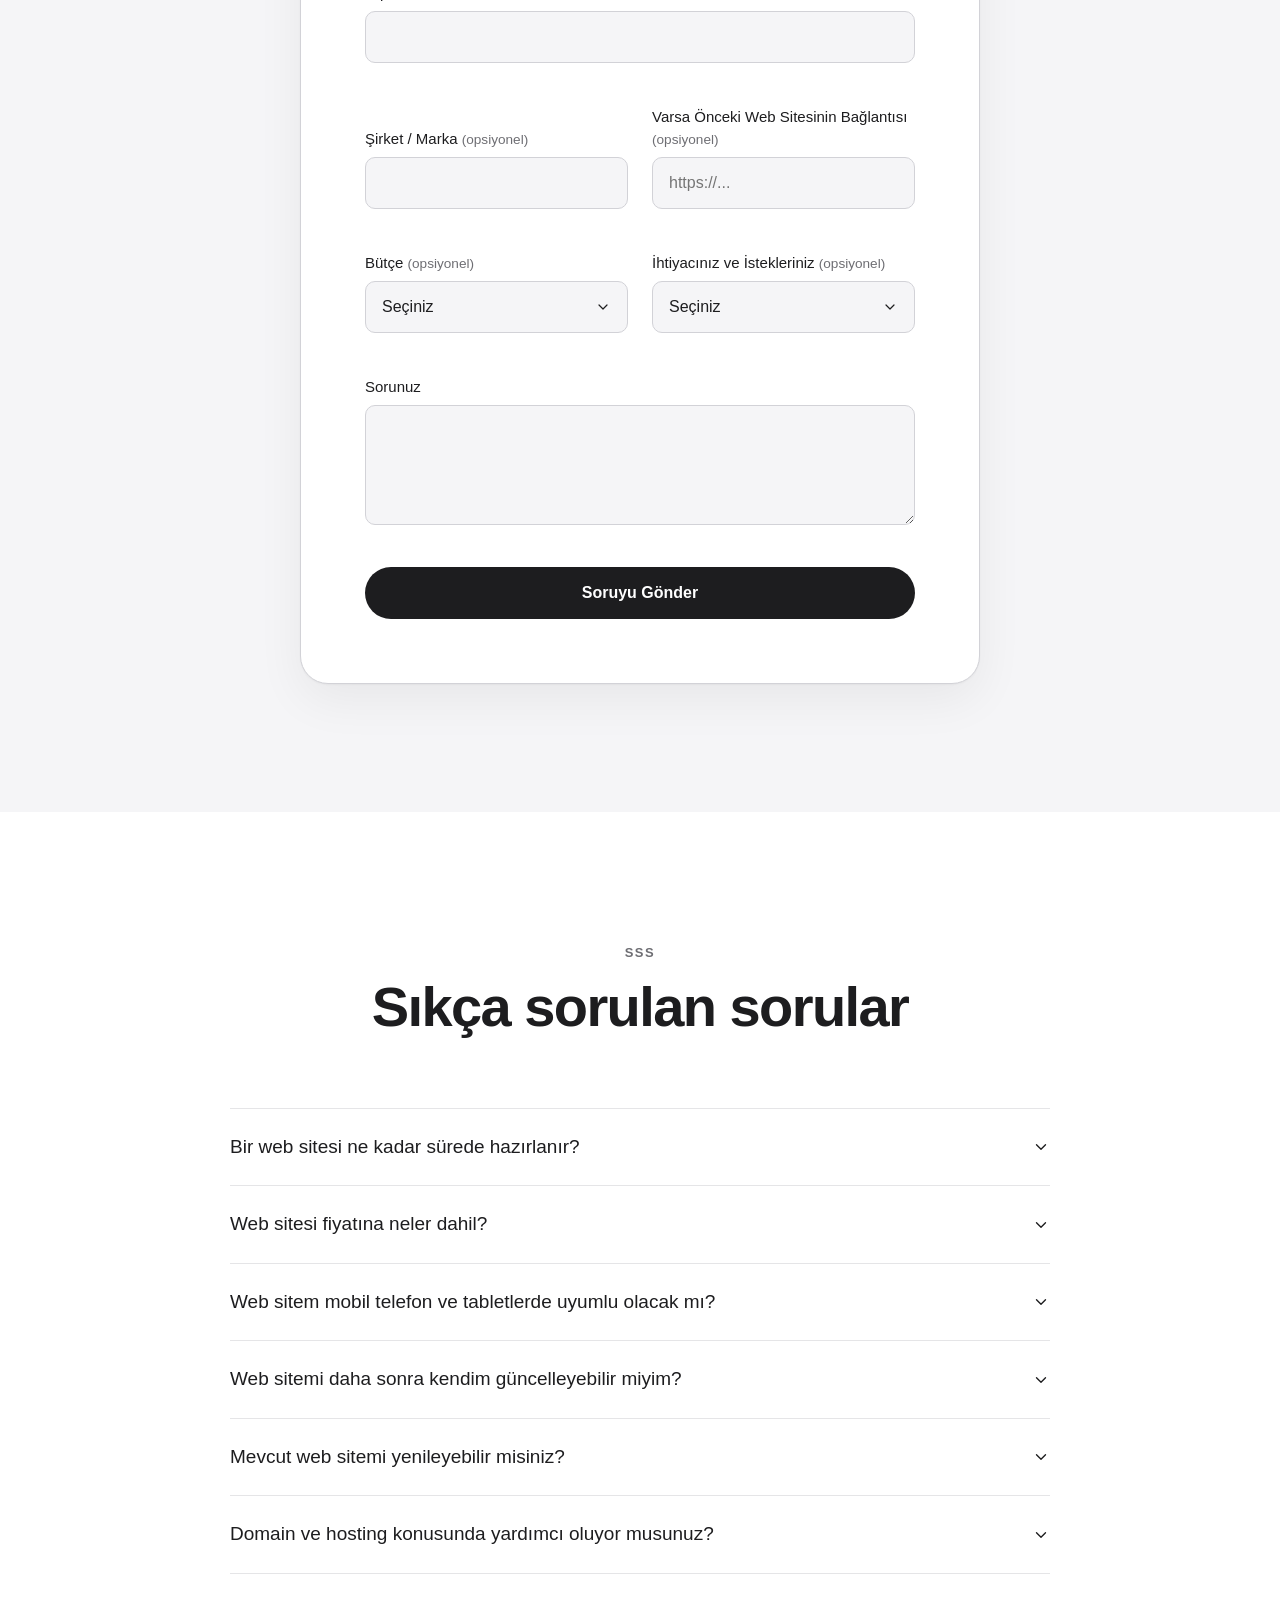
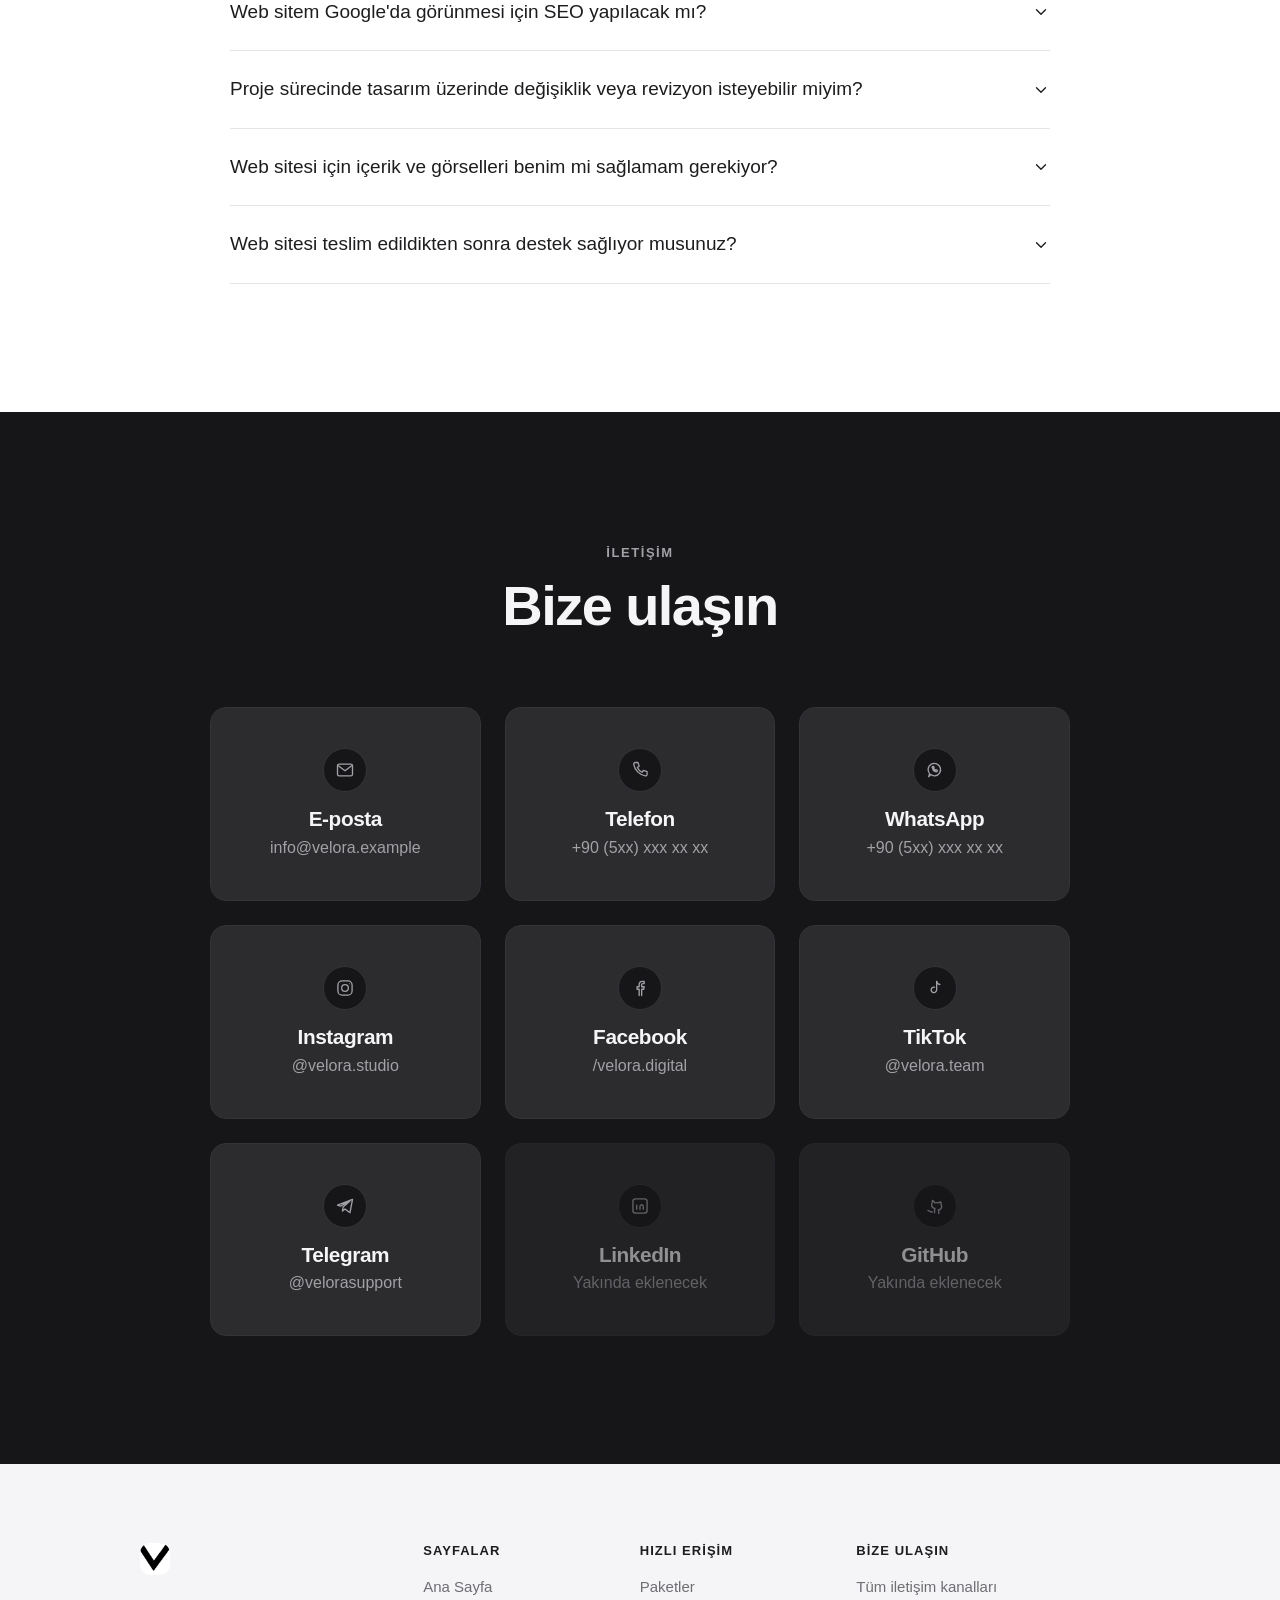
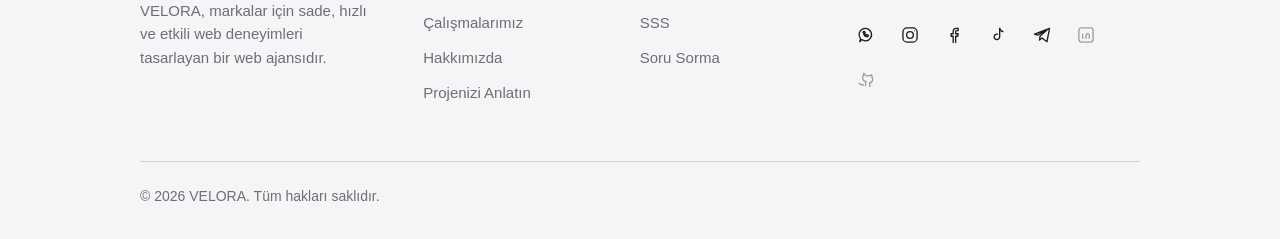
==== commit 53391248: "v5.0" ====
--- a/index.html
+++ b/index.html
@@ -11,13 +11,27 @@
 
   <link rel="icon" type="image/png" href="assets/Velora First logo.png" />
 
+  <!-- Adres bir görünümü gösteriyorsa (ör. #/hakkimizda), JS yüklenmeden önce
+       ana sayfanın kısa süreliğine görünmesini önler (bkz. css/views.css). -->
+  <script>
+    (function () {
+      var m = /^#\/(calismalarimiz|hakkimizda|projenizi-anlatin)(\/|$)/.exec(location.hash);
+      if (m) document.documentElement.setAttribute("data-boot-view", m[1]);
+    })();
+  </script>
+
   <link rel="stylesheet" href="css/reset.css" />
   <link rel="stylesheet" href="css/variables.css" />
   <link rel="stylesheet" href="css/main.css" />
   <link rel="stylesheet" href="css/responsive.css" />
+  <!-- Yalnızca ana sayfaya özgü görsel katman (palet, tipografi, paketler,
+       çalışmalar vitrini, footer). Diğer sayfalar bu dosyayı yüklemez. -->
+  <link rel="stylesheet" href="css/home.css" />
+  <!-- Tam ekran görünümler ve geçiş katmanı. -->
+  <link rel="stylesheet" href="css/views.css" />
 </head>
 
-<body>
+<body class="page-home">
 
   <a class="visually-hidden" href="#main-content" data-i18n="skipLink">İçeriğe geç</a>
 
@@ -42,16 +56,16 @@
             <ul class="nav-dropdown-menu" id="works-dropdown-menu">
               <li><a href="#calismalarimiz" data-i18n="header.worksDropdown.viewHomeSection">Çalışmalarımızı görün</a>
               </li>
-              <li><a href="calismalarimiz.html" data-i18n="header.worksDropdown.viewAll">Tüm çalışmalarımızı
+              <li><a href="#/calismalarimiz" data-i18n="header.worksDropdown.viewAll">Tüm çalışmalarımızı
                   inceleyin</a></li>
             </ul>
           </li>
           <li><a href="#paketler" data-i18n="header.nav.packages">Paketlerimiz</a></li>
-          <li><a href="hakkimizda.html" data-i18n="header.nav.about">Hakkımızda</a></li>
+          <li><a href="#/hakkimizda" data-i18n="header.nav.about">Hakkımızda</a></li>
           <li><a href="#soru-sor" data-i18n="header.nav.ask">Soru Sor</a></li>
           <li><a href="#sss" data-i18n="header.nav.faq">SSS</a></li>
           <li><a href="#iletisim" data-i18n="header.nav.contact">İletişim</a></li>
-          <li><a href="projenizi-anlatin.html" data-i18n="header.nav.projectBrief">Projenizi Anlatın</a></li>
+          <li><a href="#/projenizi-anlatin" data-i18n="header.nav.projectBrief">Projenizi Anlatın</a></li>
         </ul>
       </nav>
 
@@ -108,7 +122,7 @@
         <div class="hero-actions">
           <a class="btn btn-secondary" href="#paketler" data-i18n="hero.cta.packages">Paketleri İncele</a>
           <a class="btn btn-secondary" href="#iletisim" data-i18n="hero.cta.contact">Hemen İletişime Geç</a>
-          <a class="btn btn-secondary" href="#soru-sor" data-i18n="hero.cta.ask">Projenizi Anlatın</a>
+          <a class="btn btn-secondary" href="#/projenizi-anlatin" data-i18n="hero.cta.ask">Projenizi Anlatın</a>
         </div>
       </div>
     </section>
@@ -124,7 +138,7 @@
           <!-- Metin yalnızca iç <span>'de (data-i18n) tutulur; böylece dil
                değişiminde ok ikonu silinmez ve hover alt çizgisi yalnızca
                metin genişliğinde kalır (bkz. css/main.css > .arrow-link). -->
-          <a class="arrow-link works-view-all-link" href="calismalarimiz.html">
+          <a class="arrow-link works-view-all-link" href="#/calismalarimiz">
             <span class="arrow-link-label" data-i18n="works.viewAllLink">Tüm çalışmalarımızı inceleyin</span>
             <svg class="arrow-link-icon" viewBox="0 0 24 24" fill="none" stroke="currentColor" stroke-width="1.8"
               stroke-linecap="round" stroke-linejoin="round" aria-hidden="true" focusable="false">
@@ -134,26 +148,31 @@
           </a>
         </div>
 
-        <div class="works-slider" id="works-slider">
-          <button class="slider-arrow works-prev" type="button" data-i18n-aria-label="works.prevAriaLabel"
-            aria-label="Önceki çalışma">
-            <svg viewBox="0 0 24 24" fill="none" stroke="currentColor" stroke-width="1.8" stroke-linecap="round"
-              stroke-linejoin="round">
-              <path d="m15 5-7 7 7 7" />
-            </svg>
-          </button>
-
+        <div class="works-slider" id="works-slider" role="region" data-i18n-aria-label="works.heading"
+          aria-label="Örnek çalışmalarımızdan bazıları">
           <div class="works-viewport">
             <div class="works-track" id="works-track"></div>
           </div>
 
-          <button class="slider-arrow works-next" type="button" data-i18n-aria-label="works.nextAriaLabel"
-            aria-label="Sonraki çalışma">
-            <svg viewBox="0 0 24 24" fill="none" stroke="currentColor" stroke-width="1.8" stroke-linecap="round"
-              stroke-linejoin="round">
-              <path d="m9 5 7 7-7 7" />
-            </svg>
-          </button>
+          <div class="works-controls">
+            <div class="works-dots" id="works-dots"></div>
+            <div class="works-arrows">
+              <button class="slider-arrow works-prev" type="button" data-i18n-aria-label="works.prevAriaLabel"
+                aria-label="Önceki çalışma">
+                <svg viewBox="0 0 24 24" fill="none" stroke="currentColor" stroke-width="1.8" stroke-linecap="round"
+                  stroke-linejoin="round" aria-hidden="true" focusable="false">
+                  <path d="m15 5-7 7 7 7" />
+                </svg>
+              </button>
+              <button class="slider-arrow works-next" type="button" data-i18n-aria-label="works.nextAriaLabel"
+                aria-label="Sonraki çalışma">
+                <svg viewBox="0 0 24 24" fill="none" stroke="currentColor" stroke-width="1.8" stroke-linecap="round"
+                  stroke-linejoin="round" aria-hidden="true" focusable="false">
+                  <path d="m9 5 7 7-7 7" />
+                </svg>
+              </button>
+            </div>
+          </div>
         </div>
       </div>
     </section>
@@ -169,29 +188,13 @@
           <span class="delivery-note" data-i18n="packages.deliveryNote">Tüm paketlerde teslim süresi: 5 iş günü</span>
         </div>
 
-        <div class="packages-slider" id="packages-slider">
-          <button class="slider-arrow slider-prev" type="button" data-i18n-aria-label="packages.prevAriaLabel"
-            aria-label="Önceki paketler">
-            <svg viewBox="0 0 24 24" fill="none" stroke="currentColor" stroke-width="1.8" stroke-linecap="round"
-              stroke-linejoin="round">
-              <path d="m15 5-7 7 7 7" />
-            </svg>
-          </button>
-
-          <div class="packages-viewport">
-            <div class="packages-track" id="packages-track"></div>
-          </div>
-
-          <button class="slider-arrow slider-next" type="button" data-i18n-aria-label="packages.nextAriaLabel"
-            aria-label="Sonraki paketler">
-            <svg viewBox="0 0 24 24" fill="none" stroke="currentColor" stroke-width="1.8" stroke-linecap="round"
-              stroke-linejoin="round">
-              <path d="m9 5 7 7-7 7" />
-            </svg>
-          </button>
-        </div>
-
-        <div class="slider-dots" id="packages-dots"></div>
+        <!-- 4 fiyatlı paket + özel proje kartı: components/packages.js
+             (fiyatlar data/packages.js, metinler data/i18n/*.js). -->
+        <div class="packages-grid" id="packages-grid"></div>
+
+        <p class="packages-note" data-i18n="packages.pricingNote">Fiyatlar başlangıç fiyatıdır; kesin fiyat, kapsam
+          birlikte netleştirildikten sonra belirlenir. Alan adı, hosting ve üçüncü taraf hizmet ücretleri paketlere dahil
+          değildir.</p>
       </div>
     </section>
 
@@ -202,7 +205,7 @@
         <div class="about-intro">
           <span class="eyebrow" data-i18n="about.eyebrow">VELORA</span>
           <h2 class="about-headline" data-i18n="about.headline">Dijital dünyadaki ilk izleniminiz, bir kapıdır.</h2>
-          <a class="arrow-link about-more-link" href="hakkimizda.html">
+          <a class="arrow-link about-more-link" href="#/hakkimizda">
             <span class="arrow-link-label" data-i18n="about.moreLink">Hakkımızda daha fazla bilgi edinin</span>
             <svg class="arrow-link-icon" viewBox="0 0 24 24" fill="none" stroke="currentColor" stroke-width="1.8"
               stroke-linecap="round" stroke-linejoin="round" aria-hidden="true" focusable="false">
@@ -216,7 +219,7 @@
     </section>
 
     <!-- Soru Sor -->
-    <section id="soru-sor" class="section-invert">
+    <section id="soru-sor" class="section-soft">
       <div class="container">
         <div class="section-header center">
           <span class="eyebrow" data-i18n="form.eyebrow">Soru Sor</span>
@@ -332,34 +335,377 @@
 
   </main>
 
-  <footer class="site-footer">
+  <!-- Kurumsal footer (yalnızca ana sayfa): marka + kısa tanım, site
+       bağlantıları ve iletişim/sosyal bağlantılar ayrı gruplarda. Kısa tanım
+       mevcut meta.description metnidir; sosyal ikonlar data/contact.js'teki
+       mevcut hedeflerle components/contact.js tarafından çizilir. -->
+  <footer class="site-footer footer-corporate" id="home-footer">
     <div class="container">
-      <div class="footer-inner">
-        <a class="footer-brand" href="#anasayfa" data-i18n-aria-label="header.brandAriaLabel"
-          aria-label="VELORA ana sayfa">
-          <img class="footer-logo" data-logo-img data-i18n-alt="misc.logoAlt" src="assets/Velora Second logo.png"
-            alt="VELORA logosu" width="30" height="32" />
-        </a>
-
-        <nav class="footer-links" data-i18n-aria-label="footer.altMenuAriaLabel" aria-label="Alt menü">
-          <a href="#anasayfa" data-i18n="footer.links.home">Ana Sayfa</a>
-          <a href="#paketler" data-i18n="footer.links.packages">Paketler</a>
-          <a href="#calismalarimiz" data-i18n="footer.links.works">Çalışmalarımız</a>
-          <a href="hakkimizda.html" data-i18n="footer.links.about">Hakkımızda</a>
-          <a href="#iletisim" data-i18n="footer.links.contact">İletişim</a>
-          <a href="#sss" data-i18n="footer.links.faq">SSS</a>
-          <a href="#soru-sor" data-i18n="footer.links.ask">Soru Sorma</a>
+      <div class="footer-grid">
+        <div class="footer-col footer-col-brand">
+          <a class="footer-brand" href="#anasayfa" data-i18n-aria-label="header.brandAriaLabel"
+            aria-label="VELORA ana sayfa">
+            <img class="footer-logo" data-logo-img data-i18n-alt="misc.logoAlt" src="assets/Velora Second logo.png"
+              alt="VELORA logosu" width="30" height="32" />
+          </a>
+          <p class="footer-tagline" data-i18n="meta.description">VELORA, markalar için sade, hızlı ve etkili web
+            deneyimleri tasarlayan bir web ajansıdır.</p>
+        </div>
+
+        <nav class="footer-col" aria-labelledby="footer-heading-pages">
+          <h2 class="footer-heading" id="footer-heading-pages" data-i18n="footer.groups.pages">Sayfalar</h2>
+          <ul class="footer-list">
+            <li><a href="#anasayfa" data-i18n="footer.links.home">Ana Sayfa</a></li>
+            <li><a href="#/calismalarimiz" data-i18n="footer.links.works">Çalışmalarımız</a></li>
+            <li><a href="#/hakkimizda" data-i18n="footer.links.about">Hakkımızda</a></li>
+            <li><a href="#/projenizi-anlatin" data-i18n="header.nav.projectBrief">Projenizi Anlatın</a></li>
+          </ul>
         </nav>
 
-        <div class="footer-social" id="footer-social"></div>
+        <nav class="footer-col" aria-labelledby="footer-heading-quick">
+          <h2 class="footer-heading" id="footer-heading-quick" data-i18n="footer.groups.quickLinks">Hızlı erişim</h2>
+          <ul class="footer-list">
+            <li><a href="#paketler" data-i18n="footer.links.packages">Paketler</a></li>
+            <li><a href="#sss" data-i18n="footer.links.faq">SSS</a></li>
+            <li><a href="#soru-sor" data-i18n="footer.links.ask">Soru Sorma</a></li>
+          </ul>
+        </nav>
+
+        <div class="footer-col">
+          <h2 class="footer-heading" data-i18n="footer.groups.contact">Bize ulaşın</h2>
+          <a class="footer-contact-link" href="#iletisim" data-i18n="footer.allChannels">Tüm iletişim kanalları</a>
+          <div class="footer-social" id="footer-social"></div>
+        </div>
       </div>
 
       <div class="footer-bottom">
-        <span>&copy; <span id="current-year"></span> VELORA. <span data-i18n="footer.rightsReserved">Tüm hakları
+        <span>&copy; <span id="current-year" data-current-year></span> VELORA. <span data-i18n="footer.rightsReserved">Tüm hakları
             saklıdır.</span></span>
       </div>
     </div>
   </footer>
+
+  <!-- ======================================================================
+       Tam ekran görünümler (eski calismalarimiz / hakkimizda /
+       projenizi-anlatin sayfalarının içerikleri). Ana sayfanın devamı
+       değildir: header'ın altında sabit konumlu, kendi kaydırma alanı olan
+       katmanlardır. Açma/kapama, adres (#/calismalarimiz, #/hakkimizda,
+       #/projenizi-anlatin), geri/ileri, odak ve geçiş animasyonu:
+       js/viewRouter.js. Görünür olan görünüm .is-active sınıfı alır.
+       ====================================================================== -->
+  <div class="app-views">
+    <section class="app-view" id="view-calismalarimiz" data-view="calismalarimiz" aria-labelledby="view-works-title"
+      data-meta-title="works.detail.metaTitle" data-meta-description="works.detail.metaDescription">
+      <div class="view-bar">
+        <div class="container view-bar-inner">
+          <a class="view-back" href="#/">
+            <svg viewBox="0 0 24 24" fill="none" stroke="currentColor" stroke-width="1.8" stroke-linecap="round"
+              stroke-linejoin="round" aria-hidden="true" focusable="false">
+              <path d="M19 12H5" />
+              <path d="m11 18-6-6 6-6" />
+            </svg>
+            <span data-i18n="views.backHome">Ana sayfaya dön</span>
+          </a>
+          <p class="view-bar-current"><span class="visually-hidden" data-i18n="views.currentLabel">Açık görünüm:</span>
+            <span data-i18n="header.nav.works">Çalışmalarımız</span></p>
+        </div>
+      </div>
+
+      <div class="view-content">
+        <section id="calismalarimiz-detay">
+          <div class="container">
+
+            <div class="section-header center">
+              <span class="eyebrow" data-i18n="works.eyebrow">Çalışmalarımız</span>
+              <h1 class="page-title view-title" id="view-works-title" tabindex="-1" data-i18n="works.detail.pageHeading">Tüm çalışmalarımızı inceleyin</h1>
+              <p class="lede" style="margin-inline:auto" data-i18n="works.detail.pageLede">
+                Farklı sektörler için hazırladığımız konsept çalışmaları aşağıda bulabilirsiniz. Her biri, VELORA'nın tasarım yaklaşımını göstermek amacıyla hazırlanmış bir konsept/demo projesidir; gerçek bir müşteri işini veya doğrulanmış sonucu temsil etmez.
+              </p>
+            </div>
+
+            <!-- Görsel, pasif tercih alanı: yalnızca bir tasarım örneğidir.
+                 Butonlar native "disabled" özniteliğiyle işaretlenmiştir; bu
+                 sayede hem tab sırasından çıkarlar hem de ekran okuyuculara
+                 devre dışı olarak bildirilirler. Hiçbir seçim/filtreleme
+                 yapmazlar ve aşağıdaki çalışma listesini etkilemezler. -->
+            <div class="works-filter">
+              <h3 class="works-filter-heading" data-i18n="works.detail.filter.heading">Kendinize uygun siteyi bulup inceleyin</h3>
+
+
+              <div class="works-filter-chips" role="group" data-i18n-aria-label="works.detail.filter.heading" aria-label="Kendinize uygun siteyi bulup inceleyin">
+                <button type="button" class="works-filter-chip" disabled data-i18n="works.detail.filter.options.hairdresser">Kuaför</button>
+                <button type="button" class="works-filter-chip" disabled data-i18n="works.detail.filter.options.beauty">Güzellik &amp; Tırnak</button>
+                <button type="button" class="works-filter-chip" disabled data-i18n="works.detail.filter.options.legal">Hukuk</button>
+                <button type="button" class="works-filter-chip" disabled data-i18n="works.detail.filter.options.accounting">Mali Müşavirlik</button>
+              </div>
+
+            </div>
+
+            <!-- 7 örnek/demo çalışma: bkz. components/worksDetail.js -->
+            <div class="work-detail-list" id="works-detail-list"></div>
+
+          </div>
+        </section>
+      </div>
+
+      <!-- Footer: ana sayfa footer'ının kopyası (js/viewRouter.js çalışma
+           anında buraya klonlar). -->
+      <div class="view-footer" data-view-footer></div>
+    </section>
+
+    <section class="app-view" id="view-hakkimizda" data-view="hakkimizda" aria-labelledby="view-about-title"
+      data-meta-title="pages.about.metaTitle" data-meta-description="pages.about.metaDescription">
+      <div class="view-bar">
+        <div class="container view-bar-inner">
+          <a class="view-back" href="#/">
+            <svg viewBox="0 0 24 24" fill="none" stroke="currentColor" stroke-width="1.8" stroke-linecap="round"
+              stroke-linejoin="round" aria-hidden="true" focusable="false">
+              <path d="M19 12H5" />
+              <path d="m11 18-6-6 6-6" />
+            </svg>
+            <span data-i18n="views.backHome">Ana sayfaya dön</span>
+          </a>
+          <p class="view-bar-current"><span class="visually-hidden" data-i18n="views.currentLabel">Açık görünüm:</span>
+            <span data-i18n="header.nav.about">Hakkımızda</span></p>
+        </div>
+      </div>
+
+      <div class="view-content">
+        <section class="page-section" id="about-giris">
+          <div class="container">
+            <div class="section-header center">
+              <span class="eyebrow" data-i18n="pages.about.eyebrow">Hakkımızda</span>
+              <h1 class="page-title view-title" id="view-about-title" tabindex="-1" data-i18n="pages.about.heading">VELORA hakkında</h1>
+              <p class="lede" data-i18n="pages.about.lede">VELORA, işletmelerin dijitalde kendini doğru ve anlaşılır biçimde anlatabilmesi için sade ve kullanışlı web siteleri tasarlamayı amaçlar.</p>
+            </div>
+
+            <!-- Hakkımızda içeriği. Her blok başlık + metinden oluşur; metinler
+                 data/i18n/*.js > pages.about (sections / bodies) altından 5 dilde
+                 gelir. Yalnızca kullanıcının doğruladığı bilgiler kullanıldı
+                 (web sitesi tasarımı ve geliştirme hizmeti hedefi, alandaki
+                 üçüncü yıl, sadelik / kullanılabilirlik / işletmenin kendini doğru
+                 anlatması). Kuruluş tarihi, müşteri/proje sayısı, ekip, konum,
+                 fiyat, süre veya garanti edilmiş sonuç EKLENMEDİ. -->
+            <div class="page-blocks">
+              <article class="page-block" aria-labelledby="about-who">
+                <h2 class="page-block-title" id="about-who" data-i18n="pages.about.sections.who">Ne yapıyoruz</h2>
+                <p data-i18n="pages.about.bodies.who">VELORA, işletmeler için web sitesi tasarımı ve geliştirme hizmeti sunmayı hedefler. Bu yaklaşım, web tasarımı ve geliştirme alanında üçüncü yılına ulaşan bir deneyime dayanır. Amaç, her işletmenin kendine ait, düzenli ve güven veren bir dijital vitrine sahip olmasıdır.</p>
+              </article>
+              <article class="page-block" aria-labelledby="about-approach">
+                <h2 class="page-block-title" id="about-approach" data-i18n="pages.about.sections.approach">Tasarımda neye önem veriyoruz</h2>
+                <p data-i18n="pages.about.bodies.approach">Bir web sitesi tasarlarken önce işletmenin neyi, kime anlatmak istediğini anlamaya çalışırız. Sadelik, ziyaretçinin aradığını kolayca bulabilmesi ve her cihazda rahat kullanılabilen bir yapı tasarımın temelini oluşturur. Gereksiz kalabalıktan kaçınır, içeriğin öne çıkmasını sağlarız.</p>
+              </article>
+              <article class="page-block" aria-labelledby="about-values">
+                <h2 class="page-block-title" id="about-values" data-i18n="pages.about.sections.values">İşletmenize katkımız</h2>
+                <p data-i18n="pages.about.bodies.values">Hedefimiz, işletmenizin dijitaldeki ilk izlenimini net ve tutarlı hale getirmektir. Hizmetlerinizi, kimliğinizi ve sizinle iletişime geçmenin yolunu açıkça gösteren bir site, ziyaretçilerin sizi daha kolay tanımasına yardımcı olur.</p>
+              </article>
+            </div>
+          </div>
+        </section>
+
+        <section class="section-invert page-cta" id="about-iletisim">
+          <div class="container">
+            <div class="section-header center">
+              <h2 data-i18n="pages.about.ctaHeading">Sorularınız mı var?</h2>
+              <p class="lede" data-i18n="pages.about.ctaLede">Bize iletişim kanallarımızdan veya Soru Sor formundan ulaşabilirsiniz.</p>
+            </div>
+            <div class="page-cta-actions">
+              <a class="btn btn-primary" href="#iletisim" data-i18n="pages.about.ctaContact">İletişime geçin</a>
+              <a class="btn btn-secondary" href="#paketler" data-i18n="pages.about.ctaPackages">Paketleri inceleyin</a>
+            </div>
+          </div>
+        </section>
+      </div>
+
+      <!-- Footer: ana sayfa footer'ının kopyası (js/viewRouter.js çalışma
+           anında buraya klonlar). -->
+      <div class="view-footer" data-view-footer></div>
+    </section>
+
+    <section class="app-view" id="view-projenizi-anlatin" data-view="projenizi-anlatin" aria-labelledby="view-brief-title"
+      data-meta-title="pages.projectBrief.metaTitle" data-meta-description="pages.projectBrief.metaDescription">
+      <div class="view-bar">
+        <div class="container view-bar-inner">
+          <a class="view-back" href="#/">
+            <svg viewBox="0 0 24 24" fill="none" stroke="currentColor" stroke-width="1.8" stroke-linecap="round"
+              stroke-linejoin="round" aria-hidden="true" focusable="false">
+              <path d="M19 12H5" />
+              <path d="m11 18-6-6 6-6" />
+            </svg>
+            <span data-i18n="views.backHome">Ana sayfaya dön</span>
+          </a>
+          <p class="view-bar-current"><span class="visually-hidden" data-i18n="views.currentLabel">Açık görünüm:</span>
+            <span data-i18n="header.nav.projectBrief">Projenizi Anlatın</span></p>
+        </div>
+      </div>
+
+      <div class="view-content">
+        <!-- 1) Proje anlatım formu. Görsel yaklaşım ana sayfadaki "Soru Sor"
+             formuyla aynı (.form-card / .form-row / .field). Davranış:
+             components/projectBriefForm.js — form HENÜZ bir gönderim
+             altyapısına bağlı değildir; bkz. o dosyanın başındaki not. -->
+        <section class="page-section" id="proje-formu">
+          <div class="container">
+            <div class="section-header center">
+              <span class="eyebrow" data-i18n="pages.projectBrief.eyebrow">Projenizi Anlatın</span>
+              <h1 class="page-title view-title" id="view-brief-title" tabindex="-1" data-i18n="pages.projectBrief.heading">Projenizi anlatın</h1>
+              <p class="lede" data-i18n="pages.projectBrief.lede">İşletmenizi ve web sitesinden beklentilerinizi aşağıdaki formla paylaşın; ihtiyacınızı birlikte netleştirelim.</p>
+            </div>
+
+            <form class="form-card brief-form" id="project-brief-form" novalidate>
+              <p class="form-required-note" data-i18n="pages.projectBrief.form.requiredNote">* ile işaretli alanlar zorunludur.</p>
+
+              <div class="form-row">
+                <div class="field" data-field="fullName">
+                  <label for="brief-full-name"><span data-i18n="pages.projectBrief.form.labels.fullName">Ad Soyad</span> <span class="field-required" aria-hidden="true">*</span></label>
+                  <input type="text" id="brief-full-name" name="fullName" autocomplete="name" required aria-required="true" />
+                  <span class="field-error" aria-live="polite"></span>
+                </div>
+                <div class="field" data-field="email">
+                  <label for="brief-email"><span data-i18n="pages.projectBrief.form.labels.email">E-posta</span> <span class="field-required" aria-hidden="true">*</span></label>
+                  <input type="email" id="brief-email" name="email" autocomplete="email" required aria-required="true" />
+                  <span class="field-error" aria-live="polite"></span>
+                </div>
+              </div>
+
+              <div class="field" data-field="businessName">
+                <label for="brief-business-name"><span data-i18n="pages.projectBrief.form.labels.businessName">İşletme / Marka adı</span> <span class="field-optional" data-i18n="form.optionalTag">(opsiyonel)</span></label>
+                <input type="text" id="brief-business-name" name="businessName" autocomplete="organization" />
+                <span class="field-error" aria-live="polite"></span>
+              </div>
+
+              <!-- İşletme türü ve ihtiyaç: her sütunda seçim alanı + "Diğer"
+                   seçilince hemen altında açılan metin alanı. -->
+              <div class="form-row">
+                <div class="field-group">
+                  <div class="field" data-field="businessType">
+                    <label for="brief-business-type"><span data-i18n="pages.projectBrief.form.labels.businessType">İşletme türü</span> <span class="field-optional" data-i18n="form.optionalTag">(opsiyonel)</span></label>
+                    <select id="brief-business-type" name="businessType">
+                      <option value="" selected data-i18n="pages.projectBrief.form.selectPlaceholder">Seçiniz</option>
+                    <option value="menBarber" data-i18n="pages.projectBrief.form.businessTypes.menBarber">Erkek kuaförü</option>
+                    <option value="womenHairdresser" data-i18n="pages.projectBrief.form.businessTypes.womenHairdresser">Kadın kuaförü</option>
+                    <option value="beautySalon" data-i18n="pages.projectBrief.form.businessTypes.beautySalon">Güzellik salonu</option>
+                    <option value="nailStudio" data-i18n="pages.projectBrief.form.businessTypes.nailStudio">Tırnak stüdyosu</option>
+                    <option value="lawFirm" data-i18n="pages.projectBrief.form.businessTypes.lawFirm">Hukuk bürosu</option>
+                    <option value="independentLawyer" data-i18n="pages.projectBrief.form.businessTypes.independentLawyer">Bağımsız avukat</option>
+                    <option value="accountant" data-i18n="pages.projectBrief.form.businessTypes.accountant">Mali müşavir</option>
+                    <option value="other" data-i18n="pages.projectBrief.form.businessTypes.other">Diğer</option>
+                    </select>
+                    <span class="field-error" aria-live="polite"></span>
+                  </div>
+                  <div class="field is-hidden" data-field="businessTypeOther" id="brief-business-type-other-wrap">
+                    <label for="brief-business-type-other" data-i18n="pages.projectBrief.form.labels.businessTypeOther">İşletme türünüzü yazın</label>
+                    <input type="text" id="brief-business-type-other" name="businessTypeOther" data-i18n-placeholder="pages.projectBrief.form.placeholders.businessTypeOther" placeholder="İşletme türünüz" disabled />
+                    <span class="field-error" aria-live="polite"></span>
+                  </div>
+                </div>
+                <div class="field-group">
+                  <div class="field" data-field="need">
+                    <label for="brief-need"><span data-i18n="pages.projectBrief.form.labels.need">İhtiyaç</span> <span class="field-optional" data-i18n="form.optionalTag">(opsiyonel)</span></label>
+                    <select id="brief-need" name="need">
+                      <option value="" selected data-i18n="pages.projectBrief.form.selectPlaceholder">Seçiniz</option>
+                    <option value="newSite" data-i18n="pages.projectBrief.form.needs.newSite">Yeni web sitesi</option>
+                    <option value="redesign" data-i18n="pages.projectBrief.form.needs.redesign">Mevcut web sitesini yenileme</option>
+                    <option value="booking" data-i18n="pages.projectBrief.form.needs.booking">Rezervasyon / menü</option>
+                    <option value="ecommerce" data-i18n="pages.projectBrief.form.needs.ecommerce">E-ticaret</option>
+                    <option value="other" data-i18n="pages.projectBrief.form.needs.other">Diğer</option>
+                    </select>
+                    <span class="field-error" aria-live="polite"></span>
+                  </div>
+                  <div class="field is-hidden" data-field="needOther" id="brief-need-other-wrap">
+                    <label for="brief-need-other" data-i18n="pages.projectBrief.form.labels.needOther">İhtiyacınızı yazın</label>
+                    <input type="text" id="brief-need-other" name="needOther" data-i18n-placeholder="pages.projectBrief.form.placeholders.needOther" placeholder="İhtiyacınız" disabled />
+                    <span class="field-error" aria-live="polite"></span>
+                  </div>
+                </div>
+              </div>
+
+              <div class="field" data-field="website">
+                <label for="brief-website"><span data-i18n="pages.projectBrief.form.labels.website">Mevcut web sitesi bağlantısı</span> <span class="field-optional" data-i18n="form.optionalTag">(opsiyonel)</span></label>
+                <input type="url" id="brief-website" name="website" autocomplete="url" inputmode="url" data-i18n-placeholder="pages.projectBrief.form.placeholders.website" placeholder="https://..." />
+                <span class="field-error" aria-live="polite"></span>
+              </div>
+
+              <div class="field" data-field="projectSummary">
+                <label for="brief-summary"><span data-i18n="pages.projectBrief.form.labels.summary">Projenizi ve işletmenizi kısaca anlatın</span> <span class="field-required" aria-hidden="true">*</span></label>
+                <textarea id="brief-summary" name="projectSummary" required aria-required="true" data-i18n-placeholder="pages.projectBrief.form.placeholders.summary" placeholder="İşletmeniz ne yapıyor, web sitesiyle neyi amaçlıyorsunuz?"></textarea>
+                <span class="field-error" aria-live="polite"></span>
+              </div>
+
+              <div class="field" data-field="details">
+                <label for="brief-details"><span data-i18n="pages.projectBrief.form.labels.details">Aklınızdaki diğer detaylar</span> <span class="field-optional" data-i18n="form.optionalTag">(opsiyonel)</span></label>
+                <textarea id="brief-details" name="details" class="textarea-large" data-i18n-placeholder="pages.projectBrief.form.placeholders.details" placeholder="Örneğin: renk tercihleriniz, yeni bir logoya ihtiyacınız olup olmadığı, beğendiğiniz örnek siteler, olmasını istediğiniz sayfalar ve özellikler ya da önemli gördüğünüz diğer ayrıntılar."></textarea>
+                <span class="field-error" aria-live="polite"></span>
+              </div>
+
+              <!-- Proje dosyaları: çoklu seçim. Tür/boyut sınırı bilinçli olarak
+                   uygulanmadı (gerçek gönderim altyapısı henüz seçilmedi; sınırlar
+                   ona göre belirlenmeli). Seçilen dosyaların adları aşağıdaki
+                   listede gösterilir. -->
+              <div class="field" data-field="files">
+                <label for="brief-files"><span data-i18n="pages.projectBrief.form.labels.files">Proje dosyaları</span> <span class="field-optional" data-i18n="form.optionalTag">(opsiyonel)</span></label>
+                <!-- Yerel dosya girdisi erişilebilir biçimde (görsel olarak) gizlenir
+                     ama odaklanabilir kalır; görünen düğme/etiket ve durum metni
+                     sitenin diline göre çevrilir (tarayıcının kendi "Choose
+                     Files" metni yerine). -->
+                <div class="file-picker">
+                  <input type="file" id="brief-files" name="files" class="file-picker-input" multiple aria-describedby="brief-files-status brief-files-help brief-files-pending" />
+                  <label for="brief-files" class="file-picker-button" data-i18n="pages.projectBrief.form.chooseFiles">Dosya seç</label>
+                  <span class="file-picker-status" id="brief-files-status" data-i18n="pages.projectBrief.form.noFiles">Henüz dosya seçilmedi</span>
+                </div>
+                <p class="field-help" id="brief-files-help" data-i18n="pages.projectBrief.form.filesHelp">Mevcut web sitenizin dosyaları, logonuz, görseller veya ilgili dokümanlar gibi birden fazla dosya seçebilirsiniz.</p>
+                <p class="field-help field-help-pending" id="brief-files-pending" data-pending-notice data-i18n="pages.projectBrief.form.filesPending">Dosya gönderimi henüz etkin değil: seçtiğiniz dosyalar şu an hiçbir yere yüklenmez.</p>
+                <div class="file-list" id="brief-file-list" aria-live="polite" hidden></div>
+              </div>
+
+              <p class="form-pending-notice" data-pending-notice data-i18n="pages.projectBrief.form.notice">Bu form henüz bir gönderim altyapısına bağlı değil; girdiğiniz bilgiler ve dosyalar şu an hiçbir yere iletilmez. Bize ulaşmak için sayfanın altındaki iletişim kanallarını kullanabilirsiniz.</p>
+
+              <button class="btn btn-primary btn-block" type="submit" data-i18n="pages.projectBrief.form.submit">Projeyi Gönder</button>
+              <div class="form-feedback" role="status" aria-live="polite"></div>
+            </form>
+
+            <p class="brief-footnote" data-i18n="pages.projectBrief.form.footnote">Bilgileri ne kadar açık paylaşırsanız, ihtiyacınızı ve proje kapsamını o kadar doğru anlayabilir; size uygun çözümü ve sonraki adımları daha hızlı netleştirebiliriz.</p>
+          </div>
+        </section>
+
+        <!-- 2) Çalışmalar yönlendirmesi + iletişim. Çalışmalar konsept/demo
+             projelerdir (açıklama metni bunu "konseptler" olarak belirtir).
+             İletişim kanalları ana sayfadakiyle aynı kaynaktan
+             (data/contact.js) components/contact.js ile üretilir. -->
+        <section class="section-invert brief-continue" id="calismalar-ve-iletisim">
+          <div class="container">
+            <div class="section-header center brief-works">
+              <h2 data-i18n="pages.projectBrief.works.heading">Örnek çalışmalarımıza göz atın</h2>
+              <p class="lede" data-i18n="pages.projectBrief.works.lede">Farklı işletmeler için hazırladığımız konseptleri inceleyerek web siteniz için fikir edinebilirsiniz.</p>
+              <a class="arrow-link brief-works-link" href="#/calismalarimiz">
+                <span class="arrow-link-label" data-i18n="pages.projectBrief.works.link">Çalışmalarımızı inceleyin</span>
+                <svg class="arrow-link-icon" viewBox="0 0 24 24" fill="none" stroke="currentColor" stroke-width="1.8" stroke-linecap="round" stroke-linejoin="round" aria-hidden="true" focusable="false"><path d="M5 12h14"/><path d="m13 6 6 6-6 6"/></svg>
+              </a>
+            </div>
+
+            <div class="brief-contact" id="iletisim-kanallari">
+              <div class="section-header center">
+                <span class="eyebrow" data-i18n="contact.eyebrow">İletişim</span>
+                <h2 data-i18n="contact.heading">Bize ulaşın</h2>
+              </div>
+              <div class="grid contact-grid" id="brief-contact-grid"></div>
+            </div>
+          </div>
+        </section>
+      </div>
+
+      <!-- Footer: ana sayfa footer'ının kopyası (js/viewRouter.js çalışma
+           anında buraya klonlar). -->
+      <div class="view-footer" data-view-footer></div>
+    </section>
+  </div>
+
+  <!-- Görünümler arası geçiş katmanı: siyah zemin + ortada VELORA logosu
+       (assets/Velora First logo.png — siyah zeminli beyaz logo, olduğu gibi). -->
+  <div class="view-transition" aria-hidden="true">
+    <img class="view-transition-logo" src="assets/Velora First logo.png" alt="" width="1932" height="1932"
+      decoding="async" />
+  </div>
 
   <!-- Arama -->
   <div class="search-overlay" id="search-overlay">
--- a/css/main.css
+++ b/css/main.css
@@ -5,6 +5,16 @@
   background-color: var(--color-bg);
   color: var(--color-text);
   transition: background-color var(--transition-base), color var(--transition-base);
+}
+
+/* Ortak klavye odak halkası. Butonlar, bağlantılar ve tabindex'li öğeler
+   (ör. dil seçenekleri) tarayıcıdan tarayıcıya değişen varsayılan halka
+   yerine, .arrow-link ve dosya seçicide zaten kullanılan aynı odak rengini
+   (--color-focus) alır. :where() özgüllüğü sıfır tutar; böylece kendi odak
+   stilini tanımlayan bileşenler (form alanları, .arrow-link vb.) bunu ezer. */
+:where(a, button, [tabindex]):focus-visible {
+  outline: 2px solid var(--color-focus);
+  outline-offset: 2px;
 }
 
 .container {
@@ -280,6 +290,13 @@
   width: auto;
 }
 
+/* 40px'lik masaüstü header'ında 36px'lik logonun üstünde yalnızca 2px
+   kalır; ortak odak halkasının 2px'lik dış boşluğu halkayı ekranın üst
+   kenarından taşırıyordu. Halka logoya bitişik çizilir. */
+.brand:focus-visible {
+  outline-offset: 0;
+}
+
 .main-nav {
   display: flex;
   align-items: center;
@@ -535,11 +552,18 @@
   justify-content: center;
 }
 
+/* Yükseklik 44.18px olarak korunur; ancak sabit "height" + 11px dikey
+   dolgu, DE/IT gibi dillerde 3 satıra kırılan etiketlerin buton
+   kenarına taşmasına yol açıyordu. min-height + küçük dikey dolgu ile
+   1–3 satırlık etiketler aynı 44.18px'lik butona sığar; daha uzun bir
+   metin olursa buton taşmak yerine büyür (grid satırı üç butonu eşit
+   yükseklikte tutar). */
 .hero-actions .btn {
   width: 100%;
   justify-self: stretch;
-  height: 44.18px;
-  padding: 11px 21px;
+  min-height: 44.18px;
+  height: auto;
+  padding: 4px 21px;
   font-size: 0.68rem;
   white-space: normal;
   text-align: center;
@@ -565,17 +589,6 @@
   padding: 0.4rem 0.9rem;
 }
 
-/* Paket kartları grid'i: sütun sayısı slider tarafından
-   --packages-per-view CSS değişkeni ile belirlenir. Kart sayısı 3'ten
-   4'e çıkınca (bkz. data/packages.js) her kart daha dar kaldığı için
-   boşluk (gap) burada genel .grid varsayılanından (var(--space-md),
-   24px) biraz düşürüldü — kartlar yandan daha az "basık" görünsün diye. */
-.packages-grid {
-  grid-template-columns: repeat(var(--packages-per-view, 3), 1fr);
-  align-items: stretch;
-  gap: var(--space-sm);
-}
-
 .card {
   background-color: var(--color-bg-elevated);
   border: 1px solid var(--color-border);
@@ -587,150 +600,6 @@
 .card:hover {
   transform: translateY(-4px);
   box-shadow: var(--shadow-card);
-}
-
-/* Paket kartları */
-
-.package-card {
-  display: flex;
-  flex-direction: column;
-  position: relative;
-  background-color: var(--color-bg);
-  /* Grid hücresi, içerideki (nowrap) CTA metninin doğal genişliğine
-     göre büzülmeyi reddetmesin diye min-width sıfırlanır. Aksi halde
-     en uzun CTA metnine sahip kart (ör. "Özel Proje") dar ekranlarda
-     kendi hücresinden taşıp border'ı ekran/viewport dışına çıkarıyordu. */
-  min-width: 0;
-  /* .card'ın varsayılan iç boşluğu (var(--space-lg), 40px) 4 kartla
-     birlikte dar kartları dikey olarak gereğinden fazla uzatıyordu;
-     burada daha dengeli/kare bir orana yaklaşsın diye düşürüldü. */
-  padding: var(--space-md);
-}
-
-.package-card .btn-block {
-  white-space: normal;
-}
-
-/* Slider viewport'u overflow:hidden olduğu için kartların genel
-   hover kalkma efekti (translateY) burada uygulanmaz: kart yukarı
-   kayınca üst kenarı viewport tarafından kırpılıp bir "taşma/kayma"
-   hissi veriyordu. Konum sabit kalsın, yalnızca gölge ile geri
-   bildirim verilsin. */
-.package-card:hover {
-  transform: none;
-  box-shadow: var(--shadow-card);
-}
-
-.package-card.is-highlighted:hover {
-  box-shadow: var(--shadow-elevated);
-}
-
-.package-card.is-highlighted {
-  /* Border rengi artık diğer paket kartlarıyla aynı (var(--color-border),
-     .card kuralından miras alınır) — yalnızca gölge farkı korunur. */
-  box-shadow: var(--shadow-elevated);
-}
-
-/* Kurumsal paket kartındaki "İletişime Geç" butonu her zaman siyah
-   zemin + beyaz yazı olmalı. Not: Paketler bölümü .section-invert
-   olduğundan, --color-accent/--color-accent-contrast burada normalde
-   TERS çevrilir (bkz. css/variables.css) ve bu buton .btn-primary
-   üzerinden otomatik olarak AÇIK zemin/KOYU yazıya dönerdi; bu kural
-   bilinçli olarak sabit (section-invert bağlamından bağımsız) siyah/beyaz
-   renkler kullanarak bunu geçersiz kılar. İnce beyaz kenarlık, buton
-   bölümün siyah zeminine karışıp kaybolmasın diye eklendi. */
-.package-card.is-highlighted .btn-primary {
-  background-color: #000000;
-  color: #ffffff;
-  border: 1px solid #ffffff;
-}
-
-/* "Kendi projenizi anlatın / Fiyat alın" kartı: sabit fiyat/kapsamlı bir
-   paket gibi görünmemesi için kesikli kenarlık + saydam zemin kullanılır
-   (diğer paket kartlarının görünümüne dokunulmaz). Butonu da popup
-   açmaz, doğrudan proje anlatım sayfasına (projenizi-anlatin.html) bağlanan
-   gerçek bir <a> bağlantısıdır (bkz. components/packages.js > renderCard). */
-.package-card-cta {
-  border-style: dashed;
-  background-color: transparent;
-}
-
-/* Bu kartta özellik listesi olmadığından (yukarıdaki yorum), diğer
-   kartlardaki .package-features'ın sağladığı "flex-grow" boşluğu
-   burada yoktur; buton grid'de eşit yüksekliğe gerilmiş kartın en
-   altına yapışsın diye "margin-top:auto" ile aynı sonuç elde edilir. */
-.package-card-cta .package-contact-trigger-link {
-  margin-top: auto;
-}
-
-.package-badge {
-  position: absolute;
-  top: -13px;
-  left: var(--space-md);
-  background-color: var(--color-accent);
-  color: var(--color-accent-contrast);
-  font-size: 0.72rem;
-  font-weight: 600;
-  padding: 0.3rem 0.8rem;
-  border-radius: 999px;
-  letter-spacing: 0.02em;
-}
-
-.package-name {
-  font-size: 1.1rem;
-  margin-bottom: 0.5rem;
-}
-
-.package-description {
-  font-size: 0.9rem;
-  margin-bottom: var(--space-sm);
-}
-
-.package-features {
-  display: flex;
-  flex-direction: column;
-  gap: 0.6rem;
-  margin-bottom: var(--space-md);
-  flex-grow: 1;
-}
-
-.package-features li {
-  display: flex;
-  align-items: flex-start;
-  gap: 0.55rem;
-  font-size: 0.9rem;
-  color: var(--color-text);
-}
-
-.package-features svg {
-  width: 16px;
-  height: 16px;
-  flex-shrink: 0;
-  margin-top: 3px;
-  color: var(--color-text-secondary);
-}
-
-/* ---------- Paket slider ---------- */
-
-.packages-slider {
-  display: flex;
-  align-items: stretch;
-  gap: var(--space-sm);
-}
-
-.packages-viewport {
-  flex: 1;
-  overflow: hidden;
-}
-
-.packages-track {
-  display: flex;
-  transition: transform var(--transition-base);
-}
-
-.slider-page {
-  flex: 0 0 100%;
-  min-width: 0;
 }
 
 .slider-arrow {
@@ -762,137 +631,9 @@
   cursor: default;
 }
 
-/* Not: yalnızca masaüstünde (bkz. components/packages.js >
-   updateControls() — has-single-page yalnızca tier==="desktop" iken
-   eklenir; tablette oklar bilinçli olarak görsel/işlevsel etkin
-   görünmeye devam eder, buna dokunulmadı) oklar tamamen kaldırılır.
-   Önceden yalnızca "visibility:hidden" kullanılıyordu; bu, görünmez
-   olsalar da genişliklerini (44px + aralarındaki boşluk) slider
-   satırında rezerve etmeye devam ediyor, kart grid'ine ayrılan alanı
-   gereksiz yere daraltıyordu. "display:none" ile bu alan tamamen
-   kartlara geri kazandırılır. */
-.packages-slider.has-single-page .slider-arrow {
-  display: none;
-}
-
-.slider-dots {
-  display: flex;
-  justify-content: center;
-  gap: 0.5rem;
-  margin-top: var(--space-md);
-}
-
-.slider-dot {
-  width: 8px;
-  height: 8px;
-  border-radius: 50%;
-  background-color: var(--color-border);
-  transition: background-color var(--transition-fast), transform var(--transition-fast);
-}
-
-.slider-dot.is-active {
-  background-color: var(--color-accent);
-  transform: scale(1.2);
-}
-
-.packages-slider.has-single-page + .slider-dots {
-  display: none;
-}
-
-/* ---------- Çalışmalarımız (works) slider ---------- */
-
-.works-slider {
-  display: flex;
-  align-items: stretch;
-  gap: var(--space-sm);
-}
-
-.works-viewport {
-  flex: 1;
-  overflow: hidden;
-}
-
-.works-track {
-  display: flex;
-  transition: transform var(--transition-base);
-}
-
-.works-slide {
-  flex: 0 0 calc(100% / var(--project-per-view, 3));
-  min-width: 0;
-  box-sizing: border-box;
-  padding-inline: calc(var(--space-md) / 2);
-}
-
-.project-card {
-  display: flex;
-  flex-direction: column;
-  height: 100%;
-  color: var(--color-text);
-}
-
-/* Slider viewport'u overflow:hidden olduğu için genel .card:hover
-   kalkma efekti burada da uygulanmaz (paket kartlarındaki aynı
-   kırpılma sorununu önler); yalnızca gölge ile geri bildirim verilir. */
-.project-card:hover {
-  transform: none;
-  box-shadow: var(--shadow-elevated);
-}
-
-.project-thumb {
-  display: flex;
-  align-items: center;
-  justify-content: center;
-  aspect-ratio: 16 / 10;
-  border-radius: var(--radius-sm);
-  background-color: var(--color-bg-muted);
-  border: 1px solid var(--color-border);
-  margin-bottom: var(--space-md);
-  overflow: hidden;
-}
-
-.project-thumb img {
-  width: 100%;
-  height: 100%;
-  object-fit: cover;
-}
-
-.project-thumb-icon {
-  display: inline-flex;
-  color: var(--color-text-secondary);
-}
-
-.project-thumb-icon svg {
-  width: 34px;
-  height: 34px;
-}
-
-.project-body {
-  display: flex;
-  flex-direction: column;
-  gap: 0.2rem;
-}
-
-.project-name {
-  font-size: 1.05rem;
-  font-weight: 600;
-  letter-spacing: -0.01em;
-}
-
-.project-category {
-  font-size: 0.85rem;
-  color: var(--color-text-secondary);
-  margin-bottom: 0.6rem;
-}
-
-.project-link {
-  font-size: 0.88rem;
-  font-weight: 500;
-  color: var(--color-text);
-  display: inline-flex;
-  align-items: center;
-  gap: 0.3rem;
-}
+/* Paket kartları ve "Çalışmalarımız" vitrini yalnızca ana sayfada
+   kullanıldığından stilleri css/home.css içindedir. .slider-arrow
+   (yukarıda) vitrinin ok butonlarında kullanılır. */
 
 /* ---------- Hakkında ---------- */
 /* Sitenin geri kalanı ürün/pazarlama odaklı, ortalanmış bölüm başlıklarıyla
@@ -929,7 +670,7 @@
   margin-bottom: var(--space-lg);
 }
 
-/* Hakkımızda: about-intro'nun altında hakkimizda.html'e giden bağlantı.
+/* Hakkımızda: about-intro'nun altında Hakkımızda görünümünü açan bağlantı.
    Görünümü ortak .arrow-link'ten gelir; burada yalnızca konum boşluğu. */
 .about-more-link {
   margin-top: var(--space-md);
@@ -997,6 +738,14 @@
   display: grid;
   grid-template-columns: 1fr 1fr;
   gap: var(--space-md);
+}
+
+/* Yan yana iki alandan birinin etiketi iki satıra kırıldığında (ör.
+   "Varsa Önceki Web Sitesinin Bağlantısı (opsiyonel)") o alanın kutusu
+   komşusundan aşağıda kalıyordu. Alan içeriği hücrenin altına yaslanır;
+   böylece giriş kutuları her zaman aynı hizada durur. */
+.form-row > .field {
+  justify-content: flex-end;
 }
 
 .field {
@@ -1121,19 +870,21 @@
 /* ---------- İletişim ---------- */
 
 /* İletişim kartları: grid yerine flexbox + justify-content:center
-   kullanılır. Böylece 7 kart desktop'ta 4 + 3 şeklinde dizilir ve son
-   sıradaki 3 kart sola yaslanmak yerine ortalanır. */
+   kullanılır; eksik kalan son sıra sola yaslanmak yerine ortalanır.
+   Kanal sayısı 9 olduğundan masaüstü/tablette 3 sütun kullanılır (3 × 3);
+   önceki 4 sütunlu düzen 4 + 4 + 1 dizilip son satırda tek bir kart
+   bırakıyordu. */
 .contact-grid {
   display: flex;
   flex-wrap: wrap;
   justify-content: center;
   gap: var(--space-md);
-  max-width: 980px;
+  max-width: 860px;
   margin-inline: auto;
 }
 
 .contact-card {
-  flex: 0 1 calc((100% - 3 * var(--space-md)) / 4);
+  flex: 0 1 calc((100% - 2 * var(--space-md)) / 3);
   min-width: 190px;
   display: flex;
   flex-direction: column;
@@ -1275,6 +1026,8 @@
 
 .footer-social {
   display: flex;
+  flex-wrap: wrap;
+  justify-content: center;
   gap: var(--space-xs);
 }
 
@@ -1494,7 +1247,7 @@
   height: 22px;
 }
 
-/* ---------- Çalışmalarımız Detay Sayfası (calismalarimiz.html) ---------- */
+/* ---------- Çalışmalarımız görünümü (index.html > #view-calismalarimiz) ---------- */
 /* Ana sayfadaki "Çalışmalarımız" slider'ından (.works-slider vb.) ayrı bir
    bileşen seti: burada her proje için sağda görsel / solda 3'lü accordion
    içeren daha geniş bir detay bloğu var. Sitedeki renk/boşluk/kenar
@@ -1541,10 +1294,13 @@
   color: var(--color-text-secondary);
 }
 
+/* Projeler arasındaki ayırıcı çizginin üstünde (gap) ve altında
+   (.work-detail padding-top) eşit boşluk kalır; önceden üstte 128px,
+   altta 96px olduğundan çizgi bir sonraki projeye yapışık görünüyordu. */
 .work-detail-list {
   display: flex;
   flex-direction: column;
-  gap: var(--space-3xl);
+  gap: var(--space-2xl);
 }
 
 .work-detail {
@@ -1554,7 +1310,7 @@
   align-items: start;
   padding-top: var(--space-2xl);
   border-top: 1px solid var(--color-border);
-  /* Ana sayfadaki proje kartları calismalarimiz.html#<id> ile doğrudan bu
+  /* Ana sayfadaki proje kartları #/calismalarimiz/<id> ile doğrudan bu
      bloğa bağlanır; sabit header'ın içeriği kapatmaması için #hakkinda ile
      aynı scroll-margin-top tekniği kullanılır. */
   scroll-margin-top: calc(var(--header-height) + var(--space-sm));
@@ -1700,14 +1456,14 @@
   font-style: italic;
 }
 
-/* ---------- Alt sayfalar (hakkimizda.html, projenizi-anlatin.html) ----------
+/* ---------- Hakkımızda ve Projenizi Anlatın görünümleri ----------
    Sade içerik sayfaları: ortalanmış bölüm başlığı (sitedeki diğer bölüm
    başlıklarıyla aynı ölçü), altında başlık + metinden oluşan içerik
    blokları ve koyu (.section-invert) bir iletişim çağrısı bandı. Yalnızca
    mevcut token'lar (renk, boşluk, köşe) kullanılır. */
 
 /* Sayfanın tek h1'i, görsel olarak sitedeki h2 bölüm başlıklarıyla aynı
-   ölçüdedir (calismalarimiz.html ile tutarlı görünüm). */
+   ölçüdedir (Çalışmalarımız görünümü ile tutarlı). */
 .page-title {
   font-size: clamp(2rem, 3.4vw, 2.75rem);
   font-weight: 600;
@@ -1756,7 +1512,7 @@
   gap: var(--space-sm);
 }
 
-/* ---------- Projenizi Anlatın formu (projenizi-anlatin.html) ----------
+/* ---------- Projenizi Anlatın formu (#view-projenizi-anlatin) ----------
    Ana sayfadaki "Soru Sor" formunun bileşenlerini (.form-card / .form-row /
    .field) aynen kullanır; burada yalnızca bu forma özgü ekler var. */
 
--- a/css/responsive.css
+++ b/css/responsive.css
@@ -16,17 +16,13 @@
     --header-height: 72px;
   }
 
-  /* İletişim kartları: 2 sütun (son sırada tek kart varsa ortalanır) */
-  .contact-card {
-    flex: 0 1 calc((100% - var(--space-md)) / 2);
-  }
-
   section {
     padding-block: var(--space-2xl);
   }
 
-  /* Alt sayfaların (calismalarimiz.html, hakkimizda.html,
-     projenizi-anlatin.html) ilk bölümü: sabit header burada 72px'e
+  /* Eski ayrı sayfaların ilk bölümü için yazılmıştı; tek sayfa yapısında
+     <main> içindeki ilk bölüm hero olduğundan şu an eşleşen öğe yoktur
+     (görünümler header'ın altından başlar, bkz. css/views.css). Eski not: sabit header burada 72px'e
      çıktığından, mobilde bölümün üst boşluğu (64px) header'dan kısa
      kalıyor ve eyebrow başlığı header'ın altına ~5px giriyordu. Üst boşluk
      header yüksekliği + nefes payı olarak hesaplanır. Ana sayfa hero'su
@@ -36,24 +32,14 @@
   }
 }
 
-/* Yalnızca tablet (481–1024px): 4 paket kartı tek satıra sığmayınca her kart
-   ~130–190px'e kadar daralıyor, metinler kelime kelime alt alta düşüyor ve
-   "İletişime Geç" butonları iki satıra kırılıyordu. Tüm paketler yine aynı
-   anda ve tek sayfada görünür (components/packages.js'teki tablet davranışı
-   değişmez); yalnızca ızgara 2×2 düzenine geçer. Masaüstü ve mobil
-   etkilenmez. */
-@media (min-width: 481px) and (max-width: 1024px) {
-  .packages-grid {
-    grid-template-columns: repeat(2, minmax(0, 1fr));
-  }
-}
-
-/* Dar tablet / büyük telefon (481–640px): iki sütun bile ~130–190px'e
-   düştüğü için kartlar tek sütunda alt alta gösterilir (yine tümü aynı
-   anda görünür). */
-@media (min-width: 481px) and (max-width: 640px) {
-  .packages-grid {
-    grid-template-columns: minmax(0, 1fr);
+/* İletişim kartları: 3 sütun (masaüstü/tablet) bu genişlikte kartları
+   ~170px'e sıkıştırdığı için 2 sütuna geçilir (son sırada tek kart
+   varsa ortalanır). min-width sıfırlanır; aksi halde 481–500px
+   arasında 190px'lik alt sınır kartları tek sütuna düşürüyordu. */
+@media (max-width: 640px) {
+  .contact-card {
+    flex: 0 1 calc((100% - var(--space-md)) / 2);
+    min-width: 0;
   }
 }
 
@@ -140,9 +126,12 @@
     max-height: 160px;
   }
 
+  /* Masaüstü panelinden gelen yuvarlak köşe (border-radius) burada
+     kaldırılır; aksi halde alt çizgilerin uçları kıvrık görünüyordu. */
   .nav-dropdown-menu li a {
     padding-left: var(--space-md);
     font-size: 0.98rem;
+    border-radius: 0;
   }
 }
 
@@ -152,10 +141,12 @@
     grid-template-columns: 1fr;
   }
 
-  /* Projenizi Anlatın formu: tek sütuna düşünce satır boşluğu (gap) ile
-     alanların kendi alt boşluğu üst üste binip alanlar arasında iki kat
-     boşluk oluşuyordu; bu formda yalnızca alanların kendi boşluğu kalır. */
-  .brief-form .form-row {
+  /* Formlar tek sütuna düşünce satır boşluğu (gap) ile alanların kendi
+     alt boşluğu üst üste binip alanlar arasında iki kat boşluk
+     oluşuyordu; yalnızca alanların kendi boşluğu kalır. Önceden yalnızca
+     Projenizi Anlatın formunda düzeltilmişti; Soru Sor formunda (Ad ↔
+     Soyad, Şirket ↔ Bağlantı, Bütçe ↔ İhtiyaç) aynı fazla boşluk vardı. */
+  .form-row {
     gap: 0;
   }
 
@@ -173,8 +164,12 @@
      olduğundan (ekran okuyucular önce metni duyar); mobilde ise sitedeki
      diğer proje kartlarıyla (görsel üstte) tutarlı olması için görsel,
      yalnızca GÖRSEL OLARAK "order" ile bilginin üstüne alınır. */
+  /* Tek sütunda masaüstündeki 96px'lik sütun aralığı görsel ile kendi
+     proje başlığı arasına giriyordu; görsel bir önceki projeye ait gibi
+     duruyordu. Görsel ile bilgi bloğu arasındaki boşluk daraltılır. */
   .work-detail {
     grid-template-columns: 1fr;
+    gap: var(--space-lg);
   }
 
   .work-detail-visual {
@@ -211,6 +206,7 @@
        sabit kompakt yükseklik (44.18px) yerine mevcut mobil davranış
        (otomatik yükseklik) korunur. */
     width: 100%;
+    min-height: 0;
     height: auto;
     padding: 0.75rem 1.25rem;
     font-size: 0.88rem;
@@ -244,33 +240,15 @@
     padding-top: 8vh;
   }
 
-  /* İletişim kartları: mobilde tek sütun */
+  /* İletişim kartları: mobilde tek sütun. 9 kanal alt alta geldiğinden
+     kartlar arası boşluk biraz daraltılır; bölüm gereksiz uzamaz. */
+  .contact-grid {
+    gap: var(--space-sm);
+  }
+
   .contact-card {
     flex: 1 1 100%;
     max-width: 320px;
-  }
-
-  .packages-slider,
-  .works-slider {
-    gap: var(--space-xs);
-  }
-
-  .works-slide {
-    padding-inline: calc(var(--space-sm) / 2);
-  }
-
-  .slider-arrow {
-    width: 36px;
-    height: 36px;
-  }
-
-  .slider-arrow svg {
-    width: 16px;
-    height: 16px;
-  }
-
-  .work-detail-list {
-    gap: var(--space-2xl);
   }
 
   .works-filter-chips {
@@ -294,4 +272,11 @@
   .form-card {
     padding: var(--space-md);
   }
-}
+
+  /* 7 sosyal ikon (7 × 40px + 6 boşluk) 320px genişlikte satıra
+     sığmayıp sayfada yatay kaydırma oluşturuyordu; ikonlar arası boşluk
+     kaldırılır (40px'lik dokunma alanları korunur). */
+  .footer-social {
+    gap: 0;
+  }
+}
--- a/css/home.css
+++ b/css/home.css
@@ -0,0 +1,863 @@
+/* css/home.css — sitenin güncel görsel katmanı (palet, tipografi ölçeği,
+   butonlar, kartlar, footer). Tek sayfa yapısında ana sayfa ve üç tam
+   ekran görünüm (Çalışmalarımız, Hakkımızda, Projenizi Anlatın) bu
+   kuralları birlikte kullanır; görünümlere özgü uyarlamalar css/views.css'te.
+   Tüm seçiciler <body class="page-home"> altında tanımlanır.
+
+   İçerik:
+   1. Palet ve tipografi ölçeği (token'lar)
+   2. Bölüm zeminleri (siyah/beyaz tekrarını yumuşatan gri tonlar)
+   3. Tipografi uygulaması
+   4. Hero (#0437F2 butonlar)
+   5. Çalışmalar vitrini
+   6. Paketler (kartlar, özel proje kartı, sıralı görünme)
+   7. Soru Sor, SSS, İletişim ince ayarları
+   8. Kurumsal footer
+   9. Hareketi azaltma tercihi */
+
+/* ---------- 1. Palet ve tipografi ölçeği ---------- */
+
+.page-home {
+  /* Gri tonlar: mevcut siyah/beyaz/gri paletinin ara değerleri. */
+  --home-gray-50: #f5f5f7;
+  --home-gray-200: #e3e3e8;
+  --home-gray-300: #d2d2d7;
+  --home-graphite: #161618;
+  --home-graphite-raised: #1f1f22;
+  --home-graphite-highlight: #26262a;
+  --home-graphite-border: #333338;
+
+  /* Ana vurgu rengi — kontrollü kullanılır: hero butonları ve çalışmalar
+     vitrinindeki etkin konum göstergesi. */
+  --home-accent: #0437f2;
+  --home-accent-hover: #0330d4;
+
+  /* Akışkan tipografi ölçeği (mobil → masaüstü). */
+  --fs-display: clamp(3.5rem, 2rem + 7vw, 7.5rem);
+  --fs-h2: clamp(2.25rem, 1.55rem + 2.6vw, 3.5rem);
+  --fs-h3: clamp(1.375rem, 1.25rem + 0.4vw, 1.625rem);
+  --fs-lede: clamp(1.125rem, 1rem + 0.45vw, 1.375rem);
+  --fs-body: 1.0625rem;
+  --fs-small: 0.9375rem;
+  --fs-label: 0.8125rem;
+
+  --ease-out: cubic-bezier(0.22, 1, 0.36, 1);
+}
+
+/* ---------- 2. Bölüm zeminleri ----------
+   Ritim: hero siyah → çalışmalar açık gri → paketler grafit → hakkında
+   beyaz → soru sor açık gri → SSS beyaz → iletişim grafit → footer açık gri. */
+
+.page-home #calismalarimiz {
+  background-color: var(--home-gray-50);
+}
+
+.page-home #paketler.section-invert,
+.page-home #iletisim.section-invert {
+  --color-bg: var(--home-graphite);
+  --color-bg-elevated: var(--home-graphite-raised);
+  --color-bg-muted: var(--home-graphite-highlight);
+  --color-border: var(--home-graphite-border);
+}
+
+/* Açık gri bölüm (Soru Sor): kart beyaz, alanlar açık gri. */
+.page-home .section-soft {
+  --color-bg: var(--home-gray-50);
+  --color-bg-elevated: #ffffff;
+  --color-bg-muted: var(--home-gray-200);
+  --color-border: var(--home-gray-300);
+  background-color: var(--color-bg);
+  color: var(--color-text);
+}
+
+/* ---------- 3. Tipografi ---------- */
+
+.page-home .section-header {
+  max-width: 780px;
+  margin-bottom: clamp(3rem, 2rem + 3vw, 4.5rem);
+}
+
+.page-home .eyebrow {
+  font-size: var(--fs-label);
+  letter-spacing: 0.12em;
+  margin-bottom: 0.875rem;
+}
+
+/* Bölüm başlıkları (ana sayfa bölümleri ve görünümlerin sayfa başlıkları).
+   Kart/blok içindeki h2'ler (ör. .page-block-title) kendi ölçülerini korur. */
+.page-home .section-header h2,
+.page-home .page-title {
+  font-size: var(--fs-h2);
+  letter-spacing: -0.028em;
+  line-height: 1.08;
+}
+
+.page-home .lede {
+  font-size: var(--fs-lede);
+  line-height: 1.5;
+  max-width: 640px;
+}
+
+.page-home .section-header h2 + .lede,
+.page-home .section-header h1 + .lede {
+  margin-top: 1rem;
+}
+
+.page-home .arrow-link {
+  font-size: var(--fs-body);
+}
+
+.page-home .works-view-all-link {
+  margin-top: 1.75rem;
+}
+
+.page-home .delivery-note {
+  margin-top: 1.5rem;
+  font-size: var(--fs-small);
+  padding: 0.5rem 1.1rem;
+}
+
+.page-home .about-headline {
+  font-size: clamp(2.5rem, 1.4rem + 4.2vw, 4.5rem);
+  letter-spacing: -0.03em;
+  line-height: 1.06;
+  max-width: 900px;
+}
+
+/* ---------- 4. Hero ---------- */
+
+.page-home .hero {
+  /* Düz siyah yerine üstte hafif grafit bir ışıma: aynı siyah/gri palet,
+     daha derinlikli bir açılış. */
+  background: radial-gradient(120% 85% at 50% 0%, #1d1d21 0%, #000000 62%);
+  padding-block-start: calc(var(--header-height) + clamp(5rem, 3rem + 6vw, 9rem));
+  padding-block-end: clamp(4.5rem, 3rem + 5vw, 8rem);
+}
+
+.page-home .hero-inner {
+  max-width: 980px;
+  gap: clamp(1.75rem, 1.25rem + 1.5vw, 2.75rem);
+}
+
+.page-home .hero h1 {
+  font-size: var(--fs-display);
+  letter-spacing: -0.04em;
+  line-height: 1;
+}
+
+.page-home .hero-actions {
+  display: flex;
+  flex-wrap: wrap;
+  justify-content: center;
+  gap: 0.75rem;
+  margin-top: 0;
+}
+
+/* Hero butonları: zemin tam olarak #0437F2. Önceki sabit 130.85px genişlik
+   ve 0.68rem yazı, büyütülen tipografi ölçeğiyle değiştirildi; butonlar
+   metne göre genişler, en az 12.5rem genişlikte kalır. */
+.page-home .hero-actions .btn {
+  flex: 0 1 auto;
+  width: auto;
+  min-width: 12.5rem;
+  min-height: 52px;
+  height: auto;
+  padding: 0.85rem 1.6rem;
+  font-size: 1rem;
+  font-weight: 600;
+  line-height: 1.25;
+  white-space: nowrap;
+  background-color: var(--home-accent);
+  border: 1px solid var(--home-accent);
+  color: #ffffff;
+  transition: background-color var(--transition-fast), transform var(--transition-fast),
+    box-shadow var(--transition-fast);
+}
+
+.page-home .hero-actions .btn:hover {
+  background-color: var(--home-accent-hover);
+  border-color: var(--home-accent-hover);
+  box-shadow: 0 8px 24px rgba(4, 55, 242, 0.35);
+}
+
+/* Mavi buton siyah zeminde dururken mavi odak halkası ayırt edilmez. */
+.page-home .hero-actions .btn:focus-visible {
+  outline-color: #ffffff;
+  outline-offset: 3px;
+}
+
+@media (max-width: 480px) {
+  .page-home .hero-actions {
+    flex-direction: column;
+    align-items: stretch;
+    width: 100%;
+    max-width: 340px;
+  }
+
+  .page-home .hero-actions .btn {
+    min-width: 0;
+    width: 100%;
+    white-space: normal;
+  }
+}
+
+/* ---------- 5. Çalışmalar vitrini ---------- */
+
+.page-home .works-slider {
+  position: relative;
+}
+
+/* Kartlar arasındaki boşluk slide'ların iç dolgusundan gelir; viewport bu
+   dolgu kadar dışa taşırılarak kart kenarları kapsayıcı ile hizalanır.
+   touch-action: pan-y — dikey sayfa kaydırması tarayıcıda kalır, yatay
+   sürükleme components/projects.js'e bırakılır. */
+.page-home .works-viewport {
+  overflow: hidden;
+  margin-inline: -0.75rem;
+  padding-block: 0.5rem 1.25rem;
+  touch-action: pan-y;
+}
+
+.page-home .works-track {
+  display: flex;
+  transition: transform 560ms var(--ease-out);
+  will-change: transform;
+}
+
+.page-home .works-slide {
+  flex: 0 0 calc(100% / var(--project-per-view, 3));
+  min-width: 0;
+  padding-inline: 0.75rem;
+}
+
+.page-home .project-card {
+  display: flex;
+  flex-direction: column;
+  height: 100%;
+  overflow: hidden;
+  background-color: #ffffff;
+  border: 1px solid rgba(0, 0, 0, 0.06);
+  border-radius: var(--radius-lg);
+  color: var(--color-text);
+  box-shadow: 0 1px 2px rgba(0, 0, 0, 0.04);
+  -webkit-user-select: none;
+  user-select: none;
+  -webkit-user-drag: none;
+  transition: box-shadow var(--transition-base), transform var(--transition-base);
+}
+
+.page-home .project-card:hover {
+  transform: translateY(-4px);
+  box-shadow: 0 2px 6px rgba(0, 0, 0, 0.04), 0 18px 40px rgba(0, 0, 0, 0.1);
+}
+
+/* Kart, overflow:hidden olan viewport içinde durduğu için odak halkası
+   kenarlığın içine çizilir (dışa taşan halka kırpılırdı). */
+.page-home .project-card:focus-visible {
+  outline-offset: -3px;
+}
+
+.page-home .project-thumb {
+  position: relative;
+  display: flex;
+  align-items: center;
+  justify-content: center;
+  aspect-ratio: 4 / 3;
+  background: linear-gradient(160deg, #eeeef2 0%, #e1e1e6 100%);
+  overflow: hidden;
+}
+
+.page-home .project-thumb img {
+  width: 100%;
+  height: 100%;
+  object-fit: cover;
+  pointer-events: none;
+}
+
+.page-home .project-thumb-icon {
+  display: inline-flex;
+  color: #6e6e73;
+  transition: transform var(--transition-base);
+}
+
+.page-home .project-thumb-icon svg {
+  width: 56px;
+  height: 56px;
+}
+
+.page-home .project-card:hover .project-thumb-icon {
+  transform: scale(1.06);
+}
+
+/* "Konsept Proje" etiketi — Çalışmalarımız görünümündeki rozetle aynı metin. */
+.page-home .project-badge {
+  position: absolute;
+  top: 1rem;
+  left: 1rem;
+  font-size: 0.75rem;
+  font-weight: 600;
+  letter-spacing: 0.06em;
+  text-transform: uppercase;
+  color: #1d1d1f;
+  background-color: rgba(255, 255, 255, 0.92);
+  border: 1px solid rgba(0, 0, 0, 0.06);
+  border-radius: 999px;
+  padding: 0.35rem 0.75rem;
+}
+
+.page-home .project-body {
+  flex: 1;
+  display: flex;
+  flex-direction: column;
+  gap: 0.4rem;
+  padding: 1.5rem 1.5rem 1.6rem;
+}
+
+.page-home .project-category {
+  font-size: var(--fs-label);
+  font-weight: 600;
+  letter-spacing: 0.08em;
+  text-transform: uppercase;
+  color: var(--color-text-secondary);
+  margin: 0;
+}
+
+.page-home .project-name {
+  font-size: var(--fs-h3);
+  font-weight: 600;
+  letter-spacing: -0.018em;
+  line-height: 1.2;
+}
+
+.page-home .project-link {
+  margin-top: auto;
+  padding-top: 1.1rem;
+  display: inline-flex;
+  align-items: center;
+  gap: 0.35rem;
+  font-size: var(--fs-small);
+  font-weight: 600;
+  color: var(--color-text);
+}
+
+.page-home .project-link span {
+  transition: transform var(--transition-fast);
+}
+
+.page-home .project-card:hover .project-link span {
+  transform: translateX(3px);
+}
+
+.page-home .works-controls {
+  display: flex;
+  align-items: center;
+  justify-content: space-between;
+  gap: var(--space-sm);
+  margin-top: 1.25rem;
+}
+
+.page-home .works-dots {
+  display: flex;
+  align-items: center;
+  gap: 0.6rem;
+}
+
+.page-home .works-dots[hidden] {
+  display: none;
+}
+
+.page-home .works-dot {
+  position: relative;
+  width: 8px;
+  height: 8px;
+  border-radius: 999px;
+  background-color: #c7c7cc;
+  transition: width var(--transition-base), background-color var(--transition-base);
+}
+
+/* 8px'lik göstergenin dokunma alanı görünmez bir katmanla büyütülür. */
+.page-home .works-dot::before {
+  content: "";
+  position: absolute;
+  inset: -12px -5px;
+}
+
+.page-home .works-dot:hover {
+  background-color: #8e8e93;
+}
+
+.page-home .works-dot.is-active {
+  width: 28px;
+  background-color: var(--home-accent);
+}
+
+.page-home .works-arrows {
+  display: flex;
+  gap: 0.6rem;
+}
+
+.page-home .works-arrows .slider-arrow {
+  width: 48px;
+  height: 48px;
+  background-color: #ffffff;
+  border-color: var(--home-gray-300);
+}
+
+.page-home .works-arrows .slider-arrow:hover:not(:disabled) {
+  background-color: var(--home-gray-200);
+}
+
+/* ---------- 6. Paketler ---------- */
+
+.page-home .packages-grid {
+  display: grid;
+  grid-template-columns: repeat(4, minmax(0, 1fr));
+  gap: 1rem;
+  align-items: stretch;
+}
+
+.page-home .package-card {
+  display: flex;
+  flex-direction: column;
+  gap: 1.25rem;
+  min-width: 0;
+  background-color: var(--color-bg-elevated);
+  border: 1px solid var(--color-border);
+  border-radius: var(--radius-lg);
+  padding: 1.75rem 1.5rem;
+  transition: opacity 480ms var(--ease-out), transform 480ms var(--ease-out),
+    border-color var(--transition-base), box-shadow var(--transition-base);
+  transition-delay: var(--reveal-delay, 0ms);
+}
+
+.page-home .package-card:hover {
+  border-color: #4a4a50;
+  box-shadow: 0 18px 40px rgba(0, 0, 0, 0.45);
+  transform: translateY(-4px);
+}
+
+.page-home .package-card.is-highlighted {
+  background-color: var(--home-graphite-highlight);
+  border-color: #46464c;
+}
+
+/* Kurumsal paket butonu her zaman siyah zemin + beyaz yazı (kullanıcı
+   kararı); ince beyaz kenarlık butonu koyu karttan ayırır. */
+.page-home .package-card.is-highlighted .btn-primary {
+  background-color: #000000;
+  color: #ffffff;
+  border: 1px solid #ffffff;
+}
+
+.page-home .package-name {
+  font-size: var(--fs-h3);
+  font-weight: 700;
+  letter-spacing: -0.02em;
+  line-height: 1.15;
+}
+
+.page-home .package-audience {
+  margin-top: 0.45rem;
+  font-size: var(--fs-small);
+  line-height: 1.45;
+}
+
+.page-home .package-price {
+  display: flex;
+  flex-direction: column;
+  gap: 0.2rem;
+  padding-block: 1rem;
+  border-block: 1px solid var(--color-border);
+}
+
+.page-home .package-price-label {
+  font-size: var(--fs-label);
+  font-weight: 600;
+  letter-spacing: 0.06em;
+  text-transform: uppercase;
+  color: var(--color-text-secondary);
+}
+
+.page-home .package-price-value {
+  font-size: clamp(2rem, 1.7rem + 0.9vw, 2.5rem);
+  font-weight: 700;
+  letter-spacing: -0.03em;
+  line-height: 1.1;
+  color: var(--color-text);
+  white-space: nowrap;
+}
+
+.page-home .package-price-currency {
+  font-size: 1.05rem;
+  font-weight: 600;
+  letter-spacing: 0;
+  color: var(--color-text-secondary);
+}
+
+.page-home .package-description {
+  font-size: var(--fs-small);
+  line-height: 1.55;
+  margin: 0;
+}
+
+.page-home .package-list-group {
+  display: flex;
+  flex-direction: column;
+  gap: 0.7rem;
+}
+
+.page-home .package-list-group-extras {
+  padding-top: 1.1rem;
+  border-top: 1px solid var(--color-border);
+}
+
+.page-home .package-list-title {
+  font-size: var(--fs-label);
+  font-weight: 600;
+  letter-spacing: 0.06em;
+  text-transform: uppercase;
+  color: var(--color-text-secondary);
+}
+
+.page-home .package-features,
+.page-home .package-extras,
+.page-home .package-examples {
+  display: flex;
+  flex-direction: column;
+  gap: 0.6rem;
+}
+
+.page-home .package-features li,
+.page-home .package-extras li,
+.page-home .package-examples li {
+  display: flex;
+  align-items: flex-start;
+  gap: 0.6rem;
+  font-size: var(--fs-small);
+  line-height: 1.45;
+}
+
+.page-home .package-features li {
+  color: var(--color-text);
+}
+
+.page-home .package-extras li {
+  color: var(--color-text-secondary);
+}
+
+.page-home .package-examples li {
+  color: var(--color-text);
+}
+
+.page-home .package-features svg {
+  width: 17px;
+  height: 17px;
+  flex-shrink: 0;
+  margin-top: 3px;
+  color: var(--color-text);
+}
+
+.page-home .package-dash {
+  flex-shrink: 0;
+  width: 10px;
+  height: 1.5px;
+  margin-top: 0.7em;
+  background-color: currentColor;
+  opacity: 0.7;
+}
+
+.page-home .package-card .btn {
+  margin-top: auto;
+  min-height: 50px;
+  font-size: 1rem;
+  font-weight: 600;
+  white-space: normal;
+}
+
+/* Fiyatlı kartların iç bölümleri (başlık, fiyat, açıklama, dahil olanlar,
+   dahil olmayanlar, buton) aynı satırdaki kartlarda aynı hizada durur:
+   kart, ızgaranın 6 satırını "subgrid" olarak paylaşır. Desteklemeyen
+   tarayıcılarda kartlar yukarıdaki flex düzeniyle (hizasız) görünür. */
+@supports (grid-template-rows: subgrid) {
+  .page-home .packages-grid > .package-card:not(.package-card-custom) {
+    display: grid;
+    grid-row: span 6;
+    grid-template-rows: subgrid;
+    row-gap: 1.25rem;
+  }
+
+  .page-home .packages-grid > .package-card:not(.package-card-custom) .btn {
+    align-self: end;
+  }
+}
+
+/* 5. kart: fiyatlı paket gibi görünmesin diye kesikli kenarlık, saydam
+   zemin ve tam genişlikte yatay yerleşim (metin | örnekler | buton). */
+.page-home .package-card-custom {
+  grid-column: 1 / -1;
+  display: grid;
+  grid-template-columns: minmax(0, 1.15fr) minmax(0, 1fr) auto;
+  align-items: center;
+  gap: clamp(1.5rem, 1rem + 2vw, 3rem);
+  padding: clamp(1.75rem, 1.25rem + 1.5vw, 2.5rem);
+  background-color: transparent;
+  border-style: dashed;
+  border-color: #4a4a50;
+}
+
+.page-home .package-card-custom .package-description {
+  margin-top: 0.6rem;
+}
+
+.page-home .package-custom-price {
+  margin-top: 1rem;
+  font-size: var(--fs-small);
+  font-weight: 600;
+  color: var(--color-text);
+}
+
+.page-home .package-custom-examples {
+  display: flex;
+  flex-direction: column;
+  gap: 0.75rem;
+}
+
+.page-home .package-card-custom .btn {
+  margin-top: 0;
+  padding-inline: 2rem;
+  white-space: nowrap;
+}
+
+.page-home .packages-note {
+  max-width: 760px;
+  margin: 2.5rem auto 0;
+  text-align: center;
+  font-size: var(--fs-small);
+  line-height: 1.55;
+}
+
+/* Sıralı görünme: JS (components/packages.js) yalnızca hareket azaltma
+   tercihi kapalıyken "is-reveal-ready" ekler; aksi halde kartlar hiç
+   gizlenmez. */
+.page-home .packages-grid.is-reveal-ready .package-card:not(.is-revealed) {
+  opacity: 0;
+  transform: translateY(24px);
+}
+
+@media (max-width: 1099px) {
+  .page-home .packages-grid {
+    grid-template-columns: repeat(2, minmax(0, 1fr));
+  }
+
+  .page-home .package-card-custom {
+    grid-template-columns: minmax(0, 1fr) minmax(0, 1fr);
+  }
+
+  .page-home .package-card-custom .btn {
+    grid-column: 1 / -1;
+    justify-self: start;
+  }
+}
+
+@media (max-width: 640px) {
+  .page-home .packages-grid {
+    grid-template-columns: minmax(0, 1fr);
+  }
+
+  .page-home .package-card-custom {
+    grid-template-columns: minmax(0, 1fr);
+    gap: 1.5rem;
+  }
+
+  .page-home .package-card-custom .btn {
+    justify-self: stretch;
+    white-space: normal;
+  }
+}
+
+/* ---------- 7. Soru Sor, SSS, İletişim ---------- */
+
+.page-home .form-card {
+  max-width: 680px;
+  border-radius: 28px;
+  box-shadow: 0 1px 2px rgba(0, 0, 0, 0.04), 0 16px 48px rgba(0, 0, 0, 0.06);
+}
+
+.page-home .field label {
+  font-size: var(--fs-small);
+}
+
+.page-home .field-optional {
+  font-size: 0.85rem;
+}
+
+.page-home .field input,
+.page-home .field select,
+.page-home .field textarea {
+  font-size: 1rem;
+}
+
+.page-home .field input,
+.page-home .field select {
+  height: 52px;
+}
+
+/* Butonlar: ana sayfa ve tüm görünümlerde aynı ölçü (hero ve paket kartı
+   butonlarının daha özgül kuralları bunun üzerine yazılır). */
+.page-home .btn {
+  min-height: 52px;
+  padding: 0.8rem 1.75rem;
+  font-size: 1rem;
+  font-weight: 600;
+}
+
+.page-home .faq-list {
+  max-width: 820px;
+}
+
+.page-home .faq-question {
+  font-size: clamp(1.0625rem, 1rem + 0.25vw, 1.1875rem);
+  padding-block: 1.5rem;
+  transition: color var(--transition-fast);
+}
+
+.page-home .faq-question:hover {
+  color: var(--color-text-secondary);
+}
+
+.page-home .faq-answer p {
+  font-size: var(--fs-body);
+  line-height: 1.6;
+  max-width: 700px;
+}
+
+.page-home .contact-card h3 {
+  font-size: 1.3rem;
+}
+
+.page-home .contact-card p {
+  font-size: 1rem;
+}
+
+.page-home .contact-card:not(.is-pending):hover {
+  box-shadow: 0 18px 40px rgba(0, 0, 0, 0.45);
+}
+
+/* ---------- 8. Kurumsal footer ---------- */
+
+.page-home .footer-corporate {
+  background-color: var(--home-gray-50);
+  border-top: none;
+  padding-block: clamp(3.5rem, 2.5rem + 3vw, 5rem) 2rem;
+}
+
+.page-home .footer-grid {
+  display: grid;
+  grid-template-columns: minmax(0, 1.4fr) repeat(2, minmax(0, 1fr)) minmax(0, 1.7fr);
+  gap: clamp(2rem, 1.5rem + 2vw, 3.5rem);
+  text-align: left;
+}
+
+.page-home .footer-col-brand .footer-brand {
+  display: inline-flex;
+}
+
+.page-home .footer-tagline {
+  margin-top: 1.1rem;
+  max-width: 320px;
+  font-size: var(--fs-small);
+  line-height: 1.55;
+}
+
+.page-home .footer-heading {
+  margin-bottom: 1rem;
+  font-size: var(--fs-label);
+  font-weight: 600;
+  letter-spacing: 0.08em;
+  text-transform: uppercase;
+  line-height: 1.3;
+  color: var(--color-text);
+}
+
+.page-home .footer-list {
+  display: flex;
+  flex-direction: column;
+  gap: 0.7rem;
+}
+
+.page-home .footer-list a,
+.page-home .footer-contact-link {
+  font-size: var(--fs-small);
+  color: var(--color-text-secondary);
+  transition: color var(--transition-fast);
+}
+
+.page-home .footer-list a:hover,
+.page-home .footer-contact-link:hover {
+  color: var(--color-text);
+}
+
+.page-home .footer-contact-link {
+  display: inline-block;
+}
+
+/* Sosyal ikonlar: 40px'lik dokunma alanlarının iç boşluğu kadar sola
+   kaydırılır; görsel olarak sütunun sol kenarıyla hizalanır. */
+.page-home .footer-corporate .footer-social {
+  justify-content: flex-start;
+  margin-top: 1rem;
+  margin-left: -10px;
+  gap: 0.25rem;
+}
+
+.page-home .footer-corporate .footer-bottom {
+  margin-top: clamp(2.5rem, 2rem + 2vw, 3.5rem);
+  padding-top: 1.5rem;
+  border-top: 1px solid var(--home-gray-300);
+  text-align: left;
+  font-size: 0.875rem;
+}
+
+/* 7 sosyal ikon (7 × 40px) dar dördüncü sütuna sığmayıp alt satıra
+   taşmasın diye 1100px altında iki sütuna geçilir. */
+@media (max-width: 1100px) {
+  .page-home .footer-grid {
+    grid-template-columns: repeat(2, minmax(0, 1fr));
+  }
+
+  .page-home .footer-col-brand,
+  .page-home .footer-grid > .footer-col:last-child {
+    grid-column: 1 / -1;
+  }
+}
+
+/* Mobilde iki bağlantı grubu yan yana kalır; marka ve iletişim grubu tam
+   genişliktedir (footer gereksiz uzamaz). */
+@media (max-width: 480px) {
+  .page-home .footer-grid {
+    gap: 2rem 1.5rem;
+  }
+}
+
+/* ---------- 9. Hareketi azaltma tercihi ----------
+   css/reset.css süreleri zaten ~0'a indirir; burada ayrıca hover
+   kalkmaları ve sıralı görünme ofseti tamamen kaldırılır. */
+@media (prefers-reduced-motion: reduce) {
+  .page-home .package-card,
+  .page-home .package-card:hover,
+  .page-home .project-card:hover,
+  .page-home .project-card:hover .project-thumb-icon,
+  .page-home .project-card:hover .project-link span,
+  .page-home .contact-card:hover {
+    transform: none;
+  }
+
+  .page-home .packages-grid.is-reveal-ready .package-card:not(.is-revealed) {
+    opacity: 1;
+    transform: none;
+  }
+
+  /* Not: .works-track'in geçişi burada "none" yapılmaz — reset.css'in
+     0.01ms'lik süresi "transitionend" olayını korur; slider'ın sonsuz
+     döngü geri sarması bu olaya bağlıdır. */
+}
--- a/css/views.css
+++ b/css/views.css
@@ -0,0 +1,423 @@
+/* css/views.css — tam ekran görünümler (Çalışmalarımız, Hakkımızda, Projenizi
+   Anlatın) ve aralarındaki geçiş katmanı. Davranış: js/viewRouter.js.
+
+   Görünümler ana sayfayla aynı tasarım sistemini kullanır: renk/gri
+   tonları, tipografi ölçeği, butonlar, kartlar ve footer css/home.css'teki
+   .page-home kurallarından gelir; burada yalnızca görünüm yapısı ve
+   görünümlere özgü bileşenlerin (çalışma detayları, hakkımızda blokları,
+   proje formu) aynı dile uyarlanması tanımlanır.
+
+   İçerik:
+   1. Görünüm katmanı ve kaydırma
+   2. Görünüm üst çubuğu (ana sayfaya dönüş + açık görünüm)
+   3. Ortak görünüm düzeni (zeminler, başlıklar, footer)
+   4. Çalışmalarımız
+   5. Hakkımızda
+   6. Projenizi Anlatın
+   7. Sıralı görünme (js/reveal.js)
+   8. Geçiş katmanı
+   9. Duyarlı düzen ve hareketi azaltma */
+
+.page-home {
+  --view-bar-height: 56px;
+}
+
+/* ---------- 1. Görünüm katmanı ve kaydırma ----------
+   Görünüm, sabit header'ın altında tüm ekranı kaplayan ve KENDİ içinde
+   kayan bir katmandır; ana sayfanın devamı değildir. Açıkken sayfa
+   kaydırması kilitlenir (html.has-open-view). İlk yüklemede adres bir
+   görünümü gösteriyorsa (index.html'deki erken betik → data-boot-view)
+   JS çalışmadan önce de aynı durum kurulur. */
+
+.app-view {
+  display: none;
+  position: fixed;
+  inset: var(--header-height) 0 0 0;
+  z-index: 90;
+  overflow-x: hidden;
+  overflow-y: auto;
+  overscroll-behavior: contain;
+  -webkit-overflow-scrolling: touch;
+  /* Görünüm bir <section> olduğundan genel "section" dolgusu sıfırlanır;
+     dolguyu içindeki bölümler kendileri taşır. */
+  padding: 0;
+  background-color: var(--home-gray-50);
+  color: var(--color-text);
+}
+
+.app-view.is-active,
+html[data-boot-view="calismalarimiz"] #view-calismalarimiz,
+html[data-boot-view="hakkimizda"] #view-hakkimizda,
+html[data-boot-view="projenizi-anlatin"] #view-projenizi-anlatin {
+  display: block;
+}
+
+html.has-open-view,
+html[data-boot-view] {
+  overflow: hidden;
+}
+
+/* Görünüm açıkken ana sayfa çizilmez (iOS'taki kaydırma sekmesinde de
+   arkadan görünmez); ayrıca inert + aria-hidden ile erişilemez. */
+html.has-open-view #main-content,
+html.has-open-view #home-footer,
+html[data-boot-view] #main-content,
+html[data-boot-view] #home-footer {
+  visibility: hidden;
+}
+
+/* Header görünüm açıkken her zaman alt çizgisiyle görünür. */
+html.has-open-view .site-header::before,
+html[data-boot-view] .site-header::before {
+  border-bottom-color: var(--home-gray-300);
+}
+
+/* ---------- 2. Görünüm üst çubuğu ---------- */
+
+.view-bar {
+  position: sticky;
+  top: 0;
+  z-index: 5;
+  background-color: rgba(245, 245, 247, 0.9);
+  -webkit-backdrop-filter: saturate(180%) blur(16px);
+  backdrop-filter: saturate(180%) blur(16px);
+  border-bottom: 1px solid var(--home-gray-300);
+}
+
+.view-bar-inner {
+  display: flex;
+  align-items: center;
+  justify-content: space-between;
+  gap: var(--space-sm);
+  min-height: var(--view-bar-height);
+}
+
+.view-back {
+  display: inline-flex;
+  align-items: center;
+  gap: 0.5rem;
+  min-height: 40px;
+  margin-left: -0.75rem;
+  padding: 0.45rem 1rem 0.45rem 0.75rem;
+  border-radius: 999px;
+  font-size: var(--fs-small);
+  font-weight: 600;
+  color: var(--color-text);
+  transition: background-color var(--transition-fast);
+}
+
+.view-back:hover {
+  background-color: var(--home-gray-200);
+}
+
+.view-back svg {
+  width: 18px;
+  height: 18px;
+  flex-shrink: 0;
+  transition: transform var(--transition-fast);
+}
+
+.view-back:hover svg {
+  transform: translateX(-3px);
+}
+
+.view-bar-current {
+  margin: 0;
+  min-width: 0;
+  text-align: right;
+  font-size: var(--fs-label);
+  font-weight: 600;
+  letter-spacing: 0.08em;
+  text-transform: uppercase;
+  color: var(--color-text-secondary);
+}
+
+/* ---------- 3. Ortak görünüm düzeni ----------
+   Açık bölümler ana sayfadaki "Soru Sor" ile aynı açık gri zemini (kartlar
+   beyaz), koyu bölümler ana sayfadaki paketler/iletişim ile aynı grafit
+   tonunu kullanır. */
+
+.page-home .app-view .view-content > section:not(.section-invert) {
+  --color-bg: var(--home-gray-50);
+  --color-bg-elevated: #ffffff;
+  --color-bg-muted: var(--home-gray-200);
+  --color-border: var(--home-gray-300);
+  background-color: var(--color-bg);
+  color: var(--color-text);
+}
+
+.page-home .app-view .section-invert {
+  --color-bg: var(--home-graphite);
+  --color-bg-elevated: var(--home-graphite-raised);
+  --color-bg-muted: var(--home-graphite-highlight);
+  --color-border: var(--home-graphite-border);
+}
+
+/* İlk bölüm: üst çubuğun hemen altında, ana sayfa bölümlerinden daha az
+   üst boşlukla başlar. */
+.page-home .app-view .view-content > section:first-child {
+  padding-block-start: clamp(3.5rem, 2.5rem + 4vw, 6rem);
+}
+
+.page-home .app-view .view-title {
+  font-weight: 600;
+}
+
+/* Başlık programatik olarak odaklanır (tabindex="-1"); fare ile açılışta
+   halka gösterilmez, klavye kullanımında ortak odak halkası görünür. */
+.page-home .app-view .view-title:focus:not(:focus-visible) {
+  outline: none;
+}
+
+.page-home .app-view .section-header .lede {
+  margin-inline: auto;
+}
+
+/* Görünüm footer'ı (ana sayfa footer'ının klonu): açık gri bölümden
+   sonra da ayırt edilsin diye üst çizgi. */
+.page-home .app-view .footer-corporate {
+  border-top: 1px solid var(--home-gray-300);
+}
+
+/* ---------- 4. Çalışmalarımız ---------- */
+
+.page-home .app-view .works-filter {
+  margin-bottom: clamp(3rem, 2rem + 3vw, 4.5rem);
+}
+
+.page-home .app-view .works-filter-heading {
+  font-size: var(--fs-h3);
+  font-weight: 600;
+  letter-spacing: -0.018em;
+}
+
+/* Sektör seçenekleri bilinçli olarak devre dışı (kullanıcı kararı);
+   yalnızca görünümleri ana sayfa etiketleriyle hizalanır. */
+.page-home .app-view .works-filter-chip {
+  padding: 0.65rem 1.35rem;
+  font-size: var(--fs-small);
+  background-color: #ffffff;
+  border-color: var(--home-gray-300);
+}
+
+.page-home .app-view .work-detail-list {
+  gap: 1.25rem;
+}
+
+/* Her proje, ana sayfa vitrinindeki kartlarla aynı dilde beyaz bir kart. */
+.page-home .app-view .work-detail,
+.page-home .app-view .work-detail:first-child {
+  gap: clamp(1.75rem, 1rem + 3vw, 4rem);
+  align-items: start;
+  padding: clamp(1.5rem, 1rem + 2vw, 3rem);
+  background-color: #ffffff;
+  border: 1px solid rgba(0, 0, 0, 0.06);
+  border-radius: var(--radius-lg);
+  box-shadow: 0 1px 2px rgba(0, 0, 0, 0.04);
+  scroll-margin-top: calc(var(--view-bar-height) + 1.25rem);
+  transition: box-shadow var(--transition-base);
+}
+
+.page-home .app-view .work-detail:hover {
+  box-shadow: 0 2px 6px rgba(0, 0, 0, 0.04), 0 18px 40px rgba(0, 0, 0, 0.08);
+}
+
+.page-home .app-view .work-detail-badge {
+  font-size: 0.75rem;
+  font-weight: 600;
+  letter-spacing: 0.06em;
+  color: #1d1d1f;
+  background-color: var(--home-gray-50);
+  border-color: rgba(0, 0, 0, 0.08);
+  padding: 0.35rem 0.75rem;
+  margin-bottom: 1.1rem;
+}
+
+.page-home .app-view .work-detail-category {
+  font-size: var(--fs-label);
+  font-weight: 600;
+  letter-spacing: 0.08em;
+  text-transform: uppercase;
+  margin-bottom: 0.4rem;
+}
+
+.page-home .app-view .work-detail-name {
+  font-size: clamp(1.5rem, 1.25rem + 1vw, 2.125rem);
+  font-weight: 600;
+  letter-spacing: -0.022em;
+  line-height: 1.15;
+  margin-bottom: clamp(1.5rem, 1rem + 1.5vw, 2.25rem);
+}
+
+.page-home .app-view .work-detail-visual {
+  aspect-ratio: 4 / 3;
+  border: none;
+  border-radius: var(--radius-lg);
+  background: linear-gradient(160deg, #eeeef2 0%, #e1e1e6 100%);
+}
+
+.page-home .app-view .work-detail-visual-icon {
+  color: #6e6e73;
+}
+
+.page-home .app-view .work-detail-visual-icon svg {
+  width: 64px;
+  height: 64px;
+}
+
+.page-home .app-view .work-accordion-trigger {
+  padding-block: 1.25rem;
+  font-size: var(--fs-body);
+  transition: color var(--transition-fast);
+}
+
+.page-home .app-view .work-accordion-trigger:hover {
+  color: var(--color-text-secondary);
+}
+
+.page-home .app-view .work-accordion-panel-inner,
+.page-home .app-view .work-accordion-panel-inner p,
+.page-home .app-view .work-benefits li {
+  font-size: var(--fs-small);
+  line-height: 1.6;
+}
+
+.page-home .app-view .work-tech-note {
+  font-size: 0.9rem;
+}
+
+/* ---------- 5. Hakkımızda ---------- */
+
+.page-home .app-view .page-blocks {
+  gap: 1.25rem;
+}
+
+/* Etkileşimsiz içerik blokları: ana sayfa kartlarıyla aynı yüzey, köşe
+   ve gölge; tıklanabilir görünmesinler diye hover efekti yoktur. */
+.page-home .app-view .page-block {
+  background-color: #ffffff;
+  border: 1px solid rgba(0, 0, 0, 0.06);
+  border-radius: var(--radius-lg);
+  box-shadow: 0 1px 2px rgba(0, 0, 0, 0.04);
+  padding: clamp(1.75rem, 1.25rem + 1.5vw, 2.5rem);
+}
+
+.page-home .app-view .page-block-title {
+  font-size: var(--fs-h3);
+  font-weight: 600;
+  letter-spacing: -0.018em;
+  line-height: 1.2;
+  margin-bottom: 0.85rem;
+}
+
+.page-home .app-view .page-block p {
+  font-size: var(--fs-body);
+  line-height: 1.65;
+}
+
+.page-home .app-view .page-cta-actions {
+  gap: 0.75rem;
+}
+
+/* ---------- 6. Projenizi Anlatın ---------- */
+
+.page-home .app-view .brief-form {
+  max-width: 760px;
+}
+
+.page-home .app-view .form-required-note,
+.page-home .app-view .field-help {
+  font-size: 0.875rem;
+}
+
+.page-home .app-view .file-picker {
+  min-height: 60px;
+  background-color: var(--color-bg);
+}
+
+.page-home .app-view .field .file-picker-button {
+  min-height: 42px;
+  padding-inline: 1.15rem;
+  font-size: var(--fs-small);
+  font-weight: 600;
+  background-color: #ffffff;
+}
+
+.page-home .app-view .form-pending-notice {
+  font-size: 0.9rem;
+  border-color: var(--home-gray-300);
+  background-color: var(--color-bg);
+}
+
+.page-home .app-view .brief-footnote {
+  max-width: 760px;
+  font-size: var(--fs-small);
+}
+
+/* ---------- 7. Sıralı görünme (js/reveal.js) ---------- */
+
+.page-home .is-reveal-ready .reveal-item {
+  transition: opacity 480ms var(--ease-out), transform 480ms var(--ease-out),
+    box-shadow var(--transition-base);
+  transition-delay: var(--reveal-delay, 0ms);
+}
+
+.page-home .is-reveal-ready .reveal-item:not(.is-revealed) {
+  opacity: 0;
+  transform: translateY(24px);
+}
+
+/* ---------- 8. Geçiş katmanı ----------
+   Siyah katman ekranı üstten alta kaplar (clip-path), ortada logo belirir;
+   katman aşağıdan yukarı açılarak yeni görünümü gösterir. Animasyonlar
+   js/viewRouter.js'te Web Animations API ile yürütülür; katman yalnızca
+   geçiş sırasında görünür ve tıklamaları engeller. */
+
+.view-transition {
+  position: fixed;
+  inset: 0;
+  z-index: 400;
+  display: none;
+  align-items: center;
+  justify-content: center;
+  background-color: #000000;
+  clip-path: inset(0 0 100% 0);
+}
+
+.view-transition.is-active {
+  display: flex;
+}
+
+.view-transition-logo {
+  width: min(64vw, 440px);
+  height: auto;
+  opacity: 0;
+  pointer-events: none;
+  -webkit-user-select: none;
+  user-select: none;
+}
+
+/* ---------- 9. Duyarlı düzen ve hareketi azaltma ---------- */
+
+@media (max-width: 480px) {
+  .view-back {
+    margin-left: -0.5rem;
+    padding-inline: 0.5rem 0.75rem;
+  }
+
+  .view-bar-current {
+    max-width: 48%;
+    line-height: 1.3;
+  }
+}
+
+@media (prefers-reduced-motion: reduce) {
+  .page-home .is-reveal-ready .reveal-item:not(.is-revealed) {
+    opacity: 1;
+    transform: none;
+  }
+
+  .view-back:hover svg {
+    transform: none;
+  }
+}
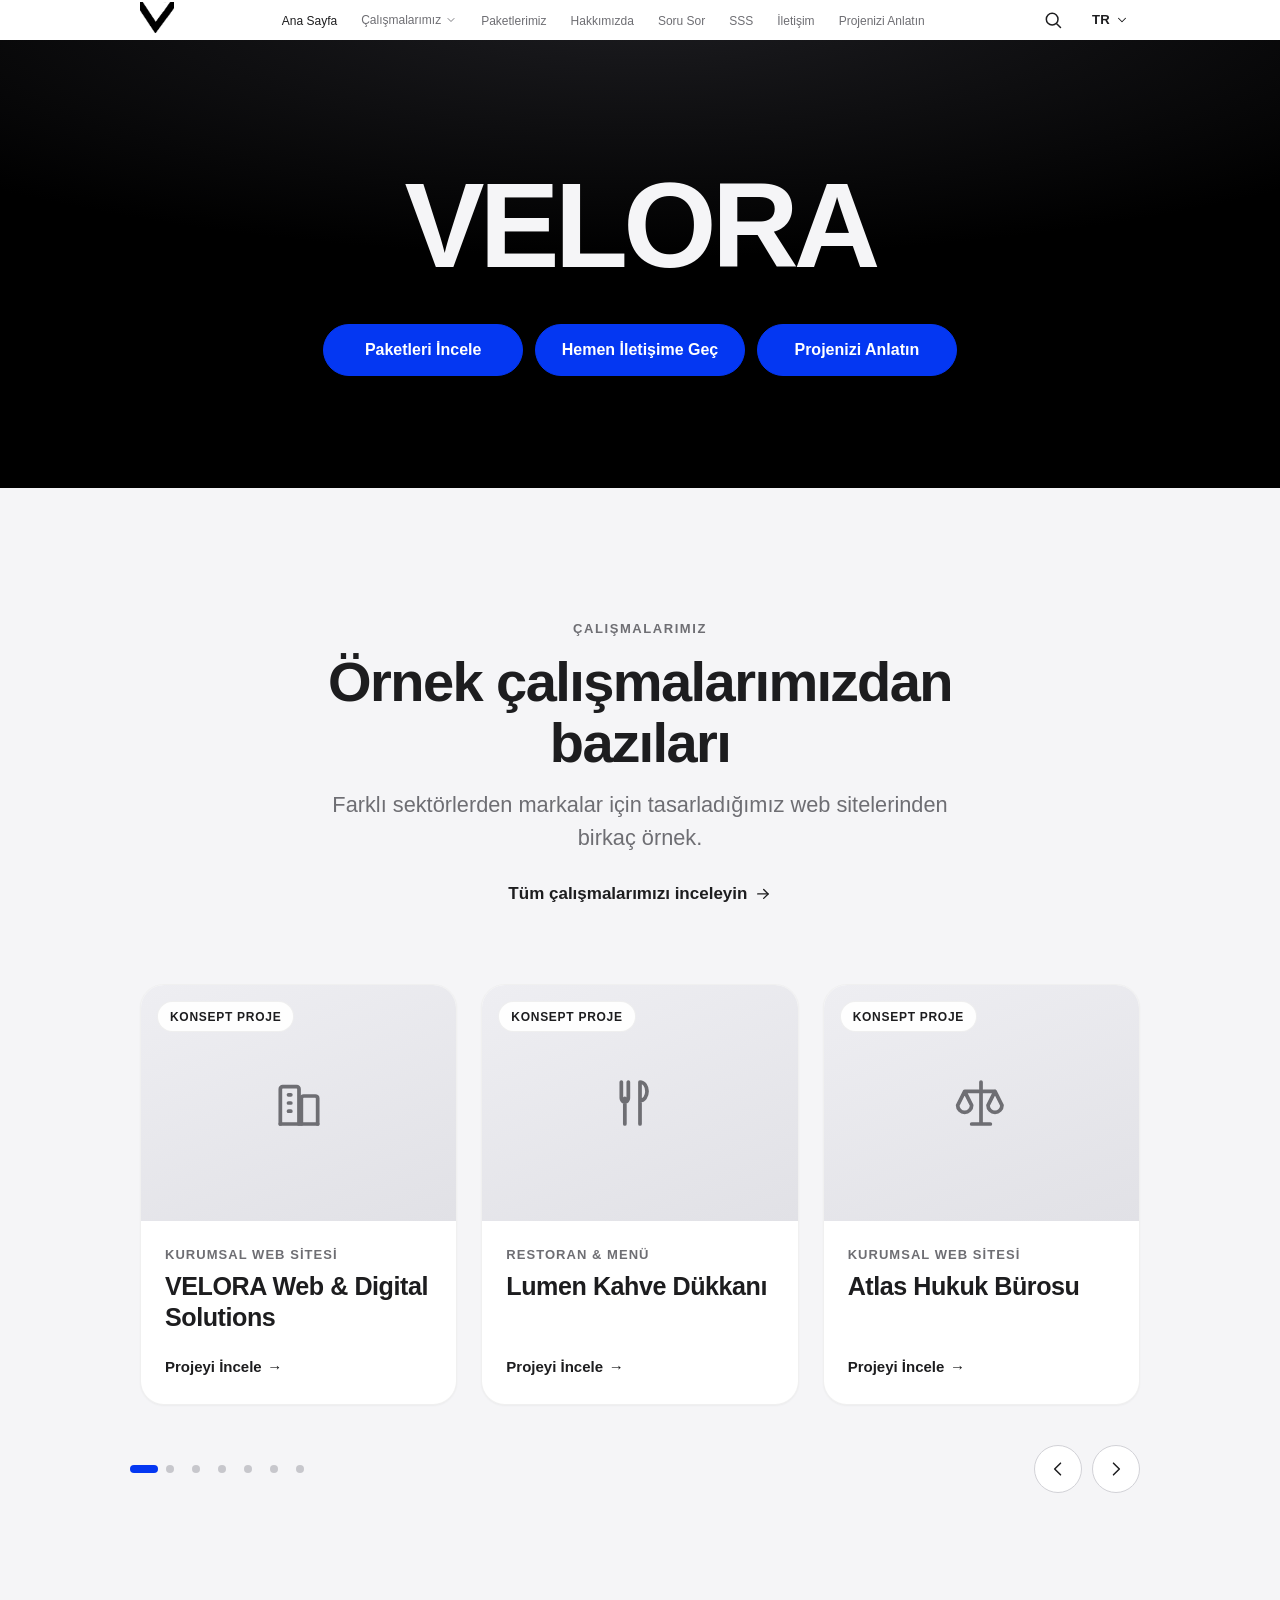
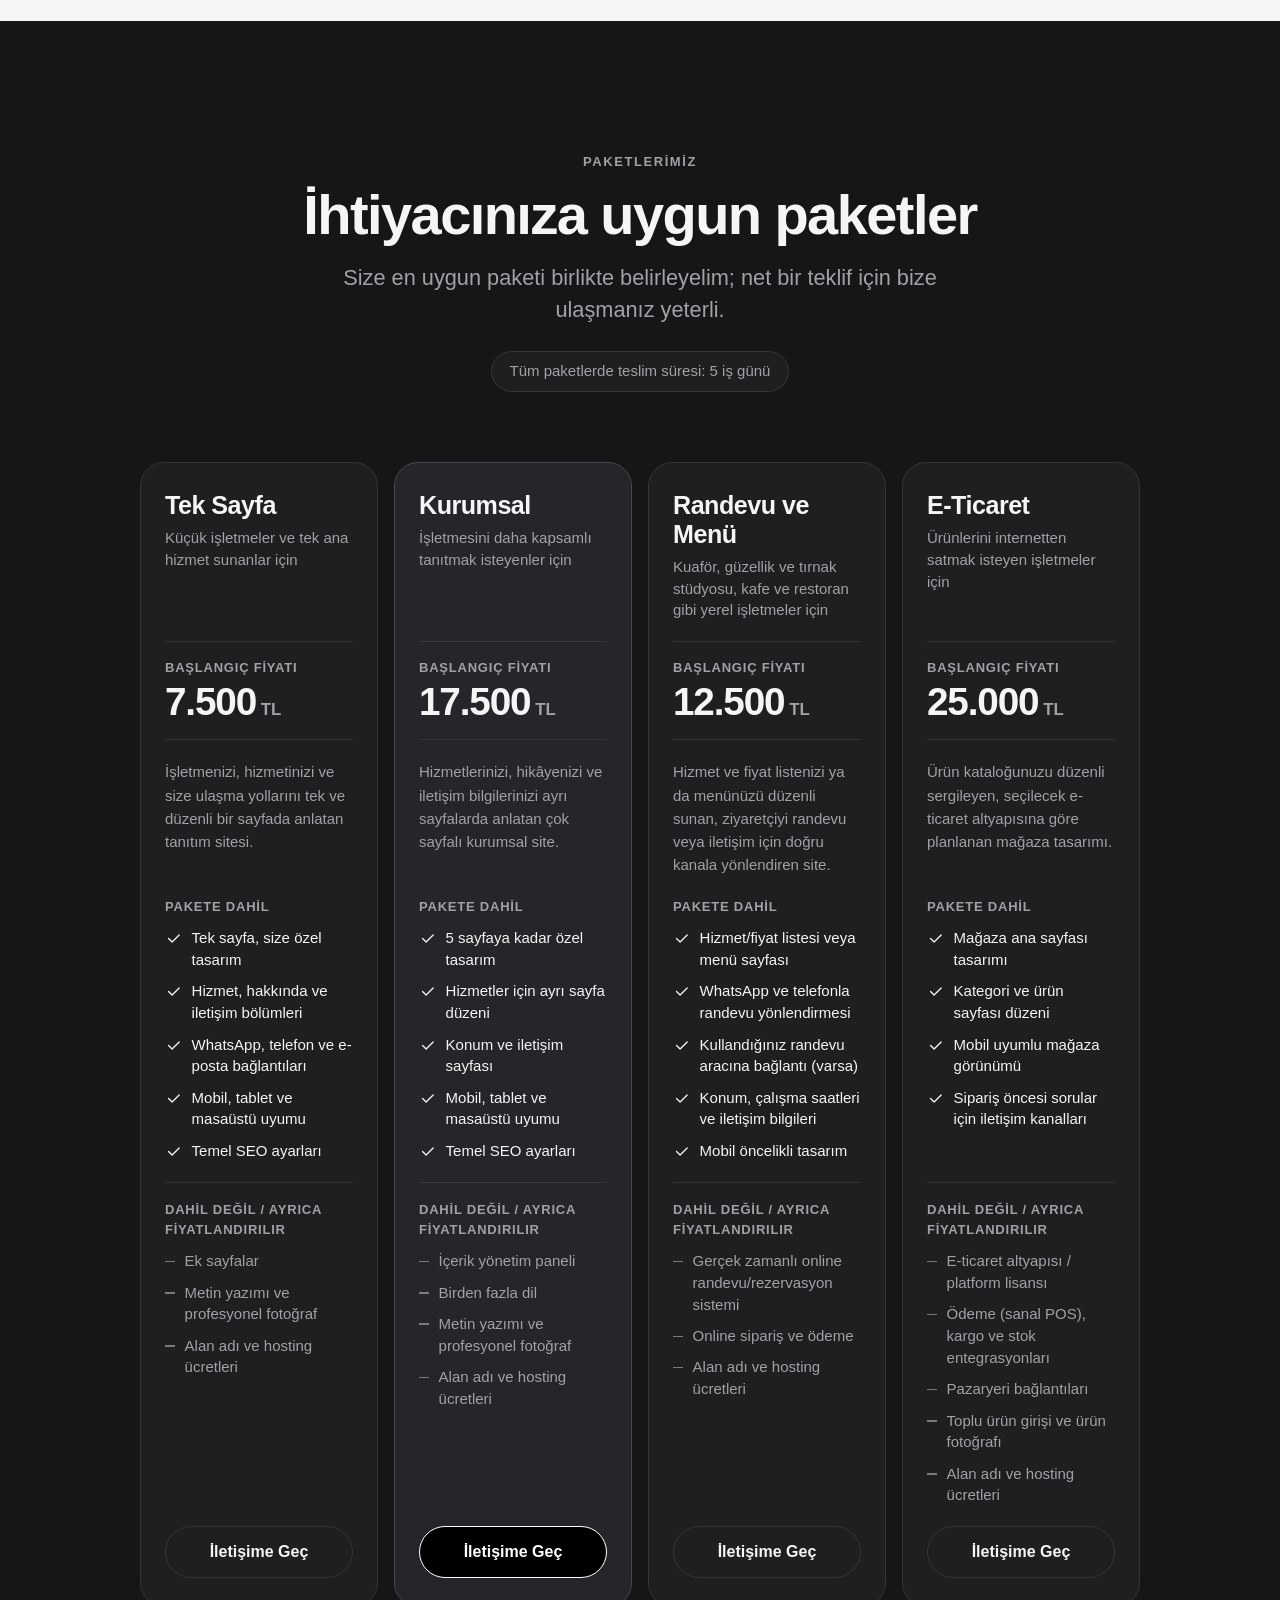
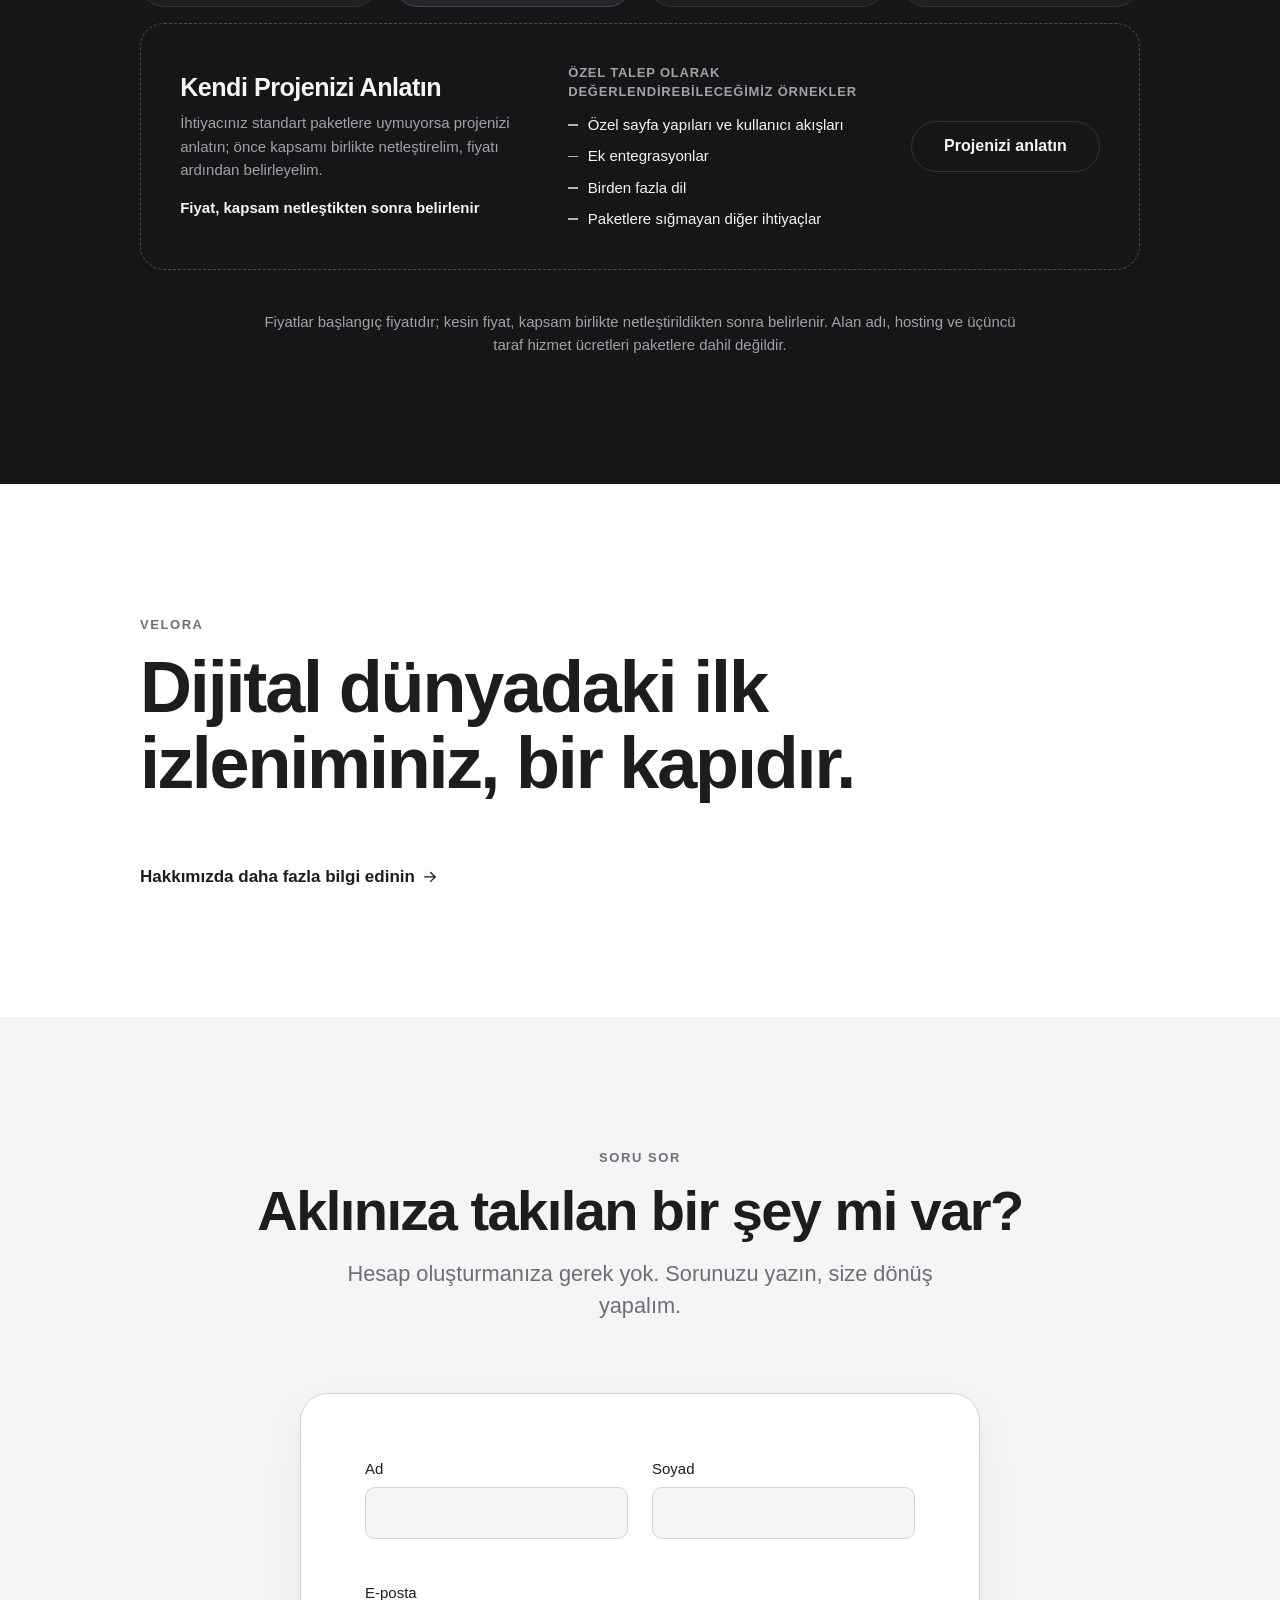
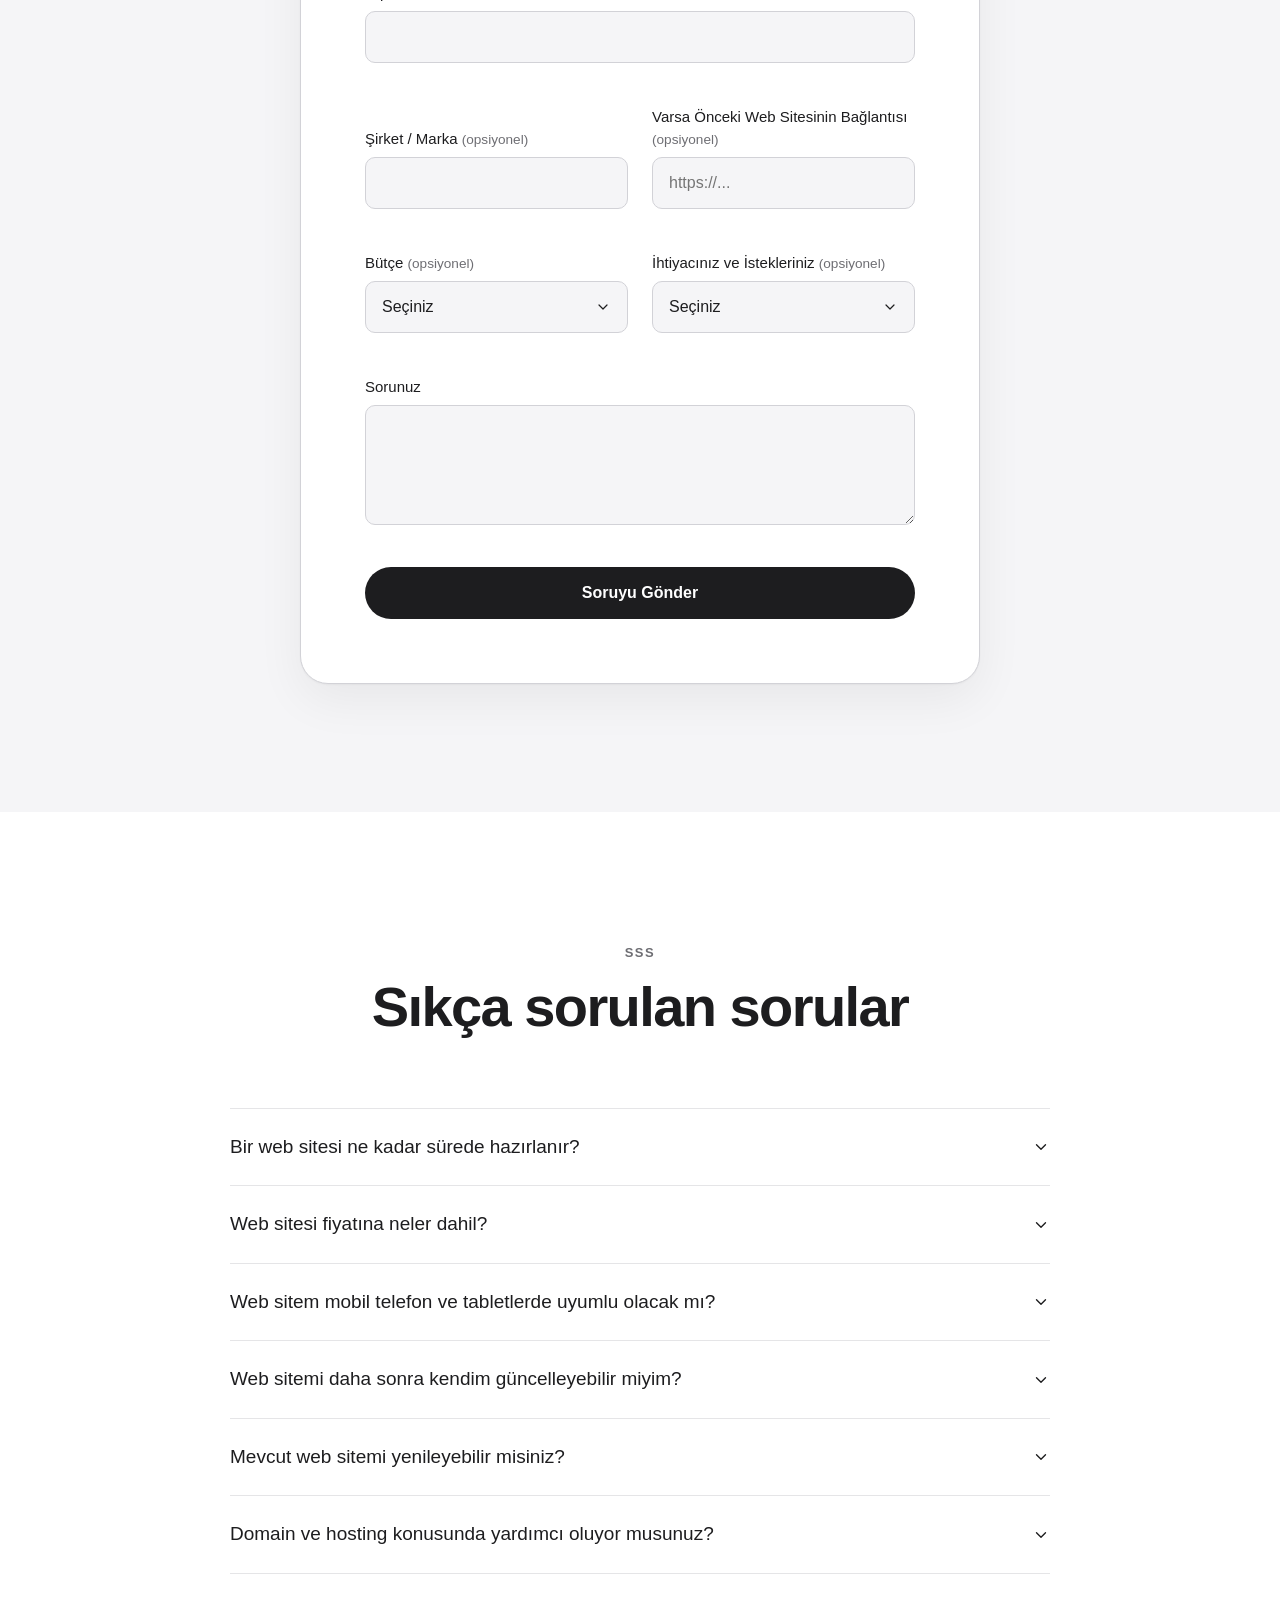
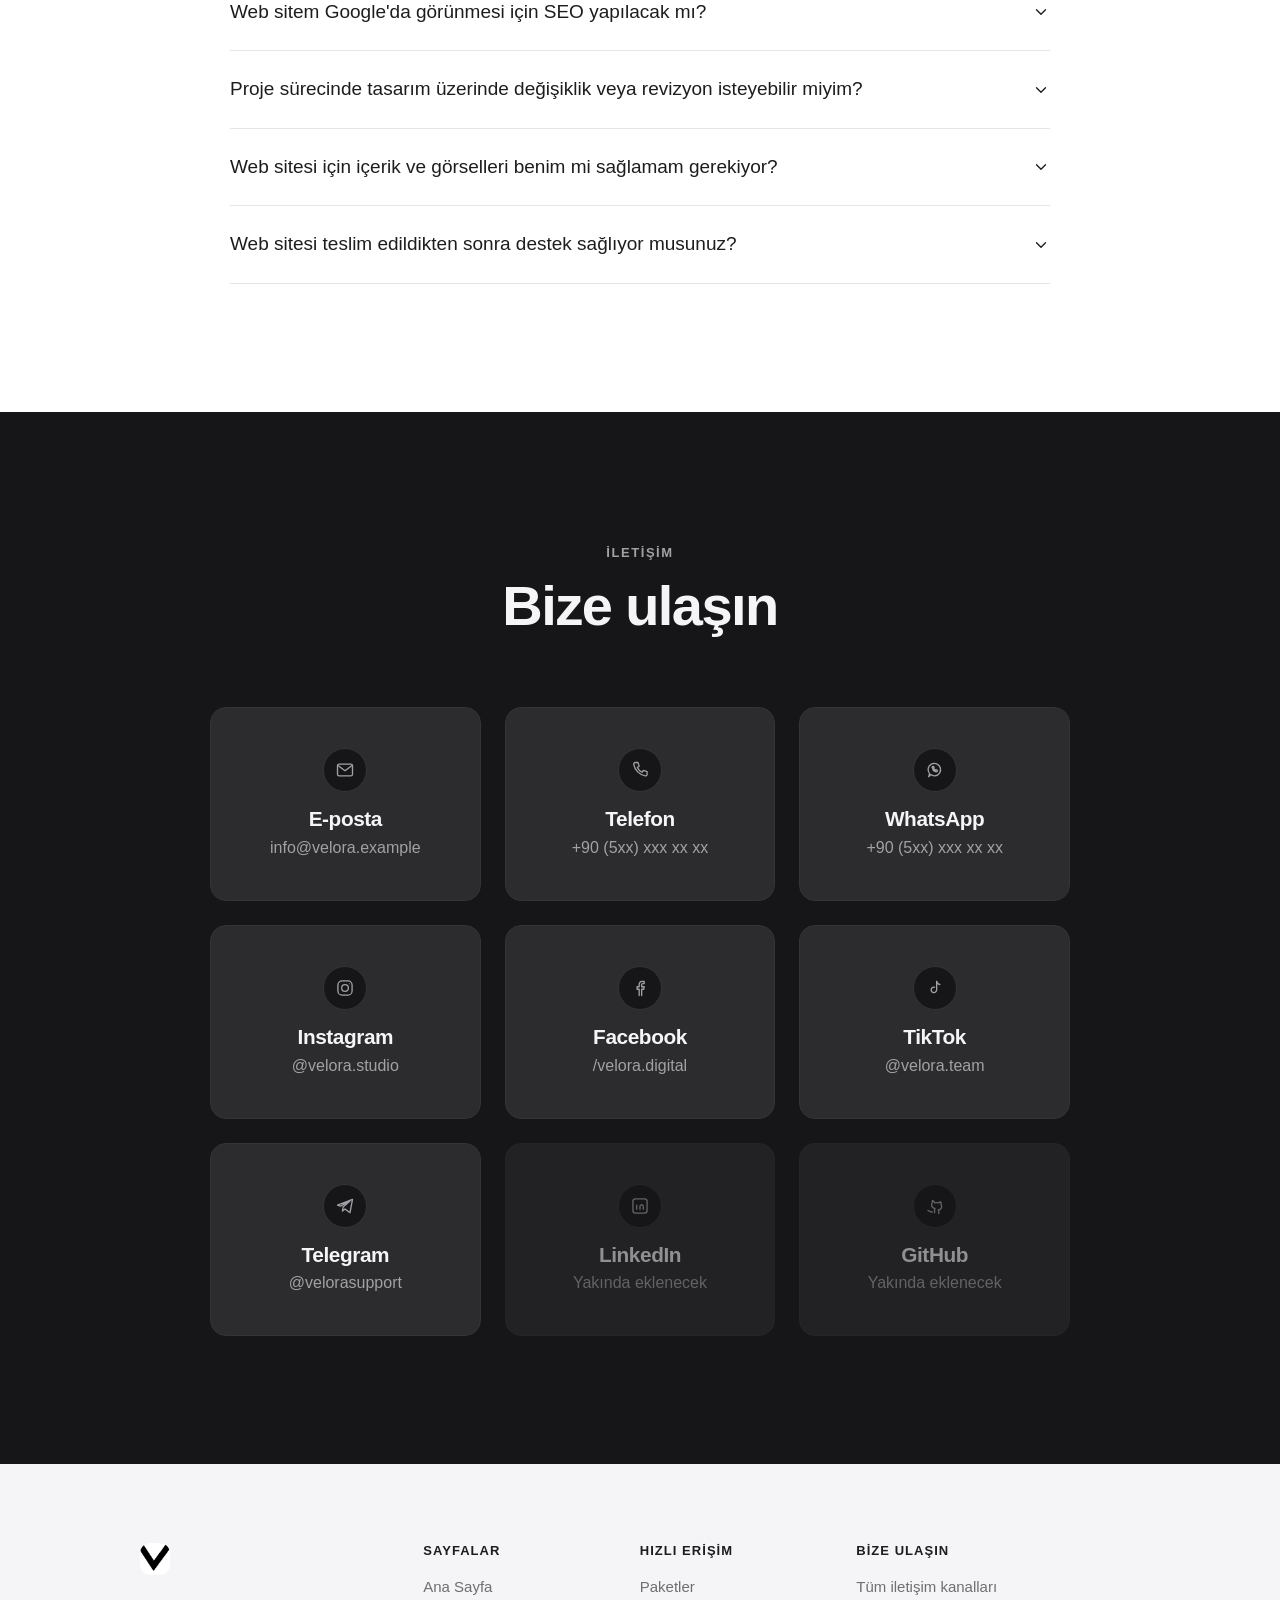
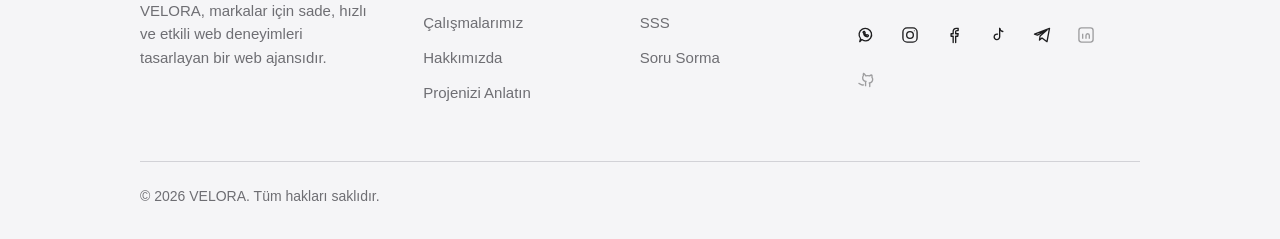
==== commit 8d642da8: "v5.1" ====
--- a/index.html
+++ b/index.html
@@ -700,10 +700,13 @@
     </section>
   </div>
 
-  <!-- Görünümler arası geçiş katmanı: siyah zemin + ortada VELORA logosu
-       (assets/Velora First logo.png — siyah zeminli beyaz logo, olduğu gibi). -->
+  <!-- Görünümler arası geçiş katmanı: aşağı inip yukarı çekilen siyah panel +
+       ortada VELORA logosu. Logo, assets/Velora First logo.png'nin (siyah
+       zeminli beyaz logo) yazı alanına kırpılmış, 960px genişliğe küçültülmüş
+       kopyasıdır (assets/velora-logo-gecis.png); görünümü değiştirilmedi. -->
   <div class="view-transition" aria-hidden="true">
-    <img class="view-transition-logo" src="assets/Velora First logo.png" alt="" width="1932" height="1932"
+    <div class="view-transition-panel"></div>
+    <img class="view-transition-logo" src="assets/velora-logo-gecis.png" alt="" width="960" height="274"
       decoding="async" />
   </div>
 
--- a/css/main.css
+++ b/css/main.css
@@ -1048,9 +1048,9 @@
   position: fixed;
   inset: 0;
   z-index: 200;
-  background-color: color-mix(in srgb, var(--color-bg) 55%, transparent);
-  backdrop-filter: blur(6px);
-  -webkit-backdrop-filter: blur(6px);
+  /* Tüm ekranı kaplayan backdrop-filter bulanıklığı yerine (opaklık geçişi
+     boyunca her karede yeniden hesaplanır) düz, yarı opak bir perde. */
+  background-color: color-mix(in srgb, var(--color-bg) 86%, transparent);
   display: flex;
   align-items: flex-start;
   justify-content: center;
@@ -1168,9 +1168,9 @@
   position: fixed;
   inset: 0;
   z-index: 210;
-  background-color: color-mix(in srgb, var(--color-bg) 55%, transparent);
-  backdrop-filter: blur(6px);
-  -webkit-backdrop-filter: blur(6px);
+  /* Tüm ekranı kaplayan backdrop-filter bulanıklığı yerine (opaklık geçişi
+     boyunca her karede yeniden hesaplanır) düz, yarı opak bir perde. */
+  background-color: color-mix(in srgb, var(--color-bg) 86%, transparent);
   display: flex;
   align-items: center;
   justify-content: center;
--- a/css/home.css
+++ b/css/home.css
@@ -231,10 +231,10 @@
 }
 
 .page-home .project-card {
+  position: relative;
   display: flex;
   flex-direction: column;
   height: 100%;
-  overflow: hidden;
   background-color: #ffffff;
   border: 1px solid rgba(0, 0, 0, 0.06);
   border-radius: var(--radius-lg);
@@ -243,12 +243,37 @@
   -webkit-user-select: none;
   user-select: none;
   -webkit-user-drag: none;
-  transition: box-shadow var(--transition-base), transform var(--transition-base);
+  transition: transform var(--transition-base);
+}
+
+/* Hover gölgesi: büyük gölgenin kendisi animasyonla değişmez (her karede
+   yeniden çizilirdi); hazır çizilmiş gölge katmanının yalnızca opaklığı
+   değişir (GPU'da çalışır). Aynı yöntem paket, iletişim ve çalışma
+   kartlarında da kullanılır. */
+.page-home .project-card::after,
+.page-home .package-card::after,
+.page-home .contact-card:not(.is-pending)::after {
+  content: "";
+  position: absolute;
+  inset: 0;
+  border-radius: inherit;
+  opacity: 0;
+  pointer-events: none;
+  transition: opacity var(--transition-base);
+}
+
+.page-home .project-card::after {
+  box-shadow: 0 2px 6px rgba(0, 0, 0, 0.04), 0 18px 40px rgba(0, 0, 0, 0.1);
 }
 
 .page-home .project-card:hover {
   transform: translateY(-4px);
-  box-shadow: 0 2px 6px rgba(0, 0, 0, 0.04), 0 18px 40px rgba(0, 0, 0, 0.1);
+}
+
+.page-home .project-card:hover::after,
+.page-home .package-card:hover::after,
+.page-home .contact-card:not(.is-pending):hover::after {
+  opacity: 1;
 }
 
 /* Kart, overflow:hidden olan viewport içinde durduğu için odak halkası
@@ -264,6 +289,9 @@
   justify-content: center;
   aspect-ratio: 4 / 3;
   background: linear-gradient(160deg, #eeeef2 0%, #e1e1e6 100%);
+  /* Kart artık overflow:hidden değil (gölge katmanı kırpılmasın diye);
+     görselin üst köşeleri kartın köşesine kendi yuvarlaklığıyla uyar. */
+  border-radius: calc(var(--radius-lg) - 1px) calc(var(--radius-lg) - 1px) 0 0;
   overflow: hidden;
 }
 
@@ -356,10 +384,21 @@
   margin-top: 1.25rem;
 }
 
+/* Konum noktaları: gri noktalar sabit yerinde durur; mavi etkin gösterge
+   (28px'lik hap) noktaların üzerinde yalnızca transform ile kayar. Önceki
+   genişlik/renk geçişi her karede ana iş parçacığında yeniden yerleşim
+   gerektiriyor ve düşük güçlü cihazlarda kare kaybına yol açıyordu.
+   Göstergenin konumu --works-dot-index ile verilir (components/projects.js). */
 .page-home .works-dots {
+  --works-dot-size: 8px;
+  --works-dot-gap: 1.125rem;
+  --works-dot-pill: 28px;
+  position: relative;
   display: flex;
   align-items: center;
-  gap: 0.6rem;
+  gap: var(--works-dot-gap);
+  padding-inline: calc((var(--works-dot-pill) - var(--works-dot-size)) / 2);
+  margin-inline-start: calc((var(--works-dot-pill) - var(--works-dot-size)) / -2);
 }
 
 .page-home .works-dots[hidden] {
@@ -368,27 +407,42 @@
 
 .page-home .works-dot {
   position: relative;
-  width: 8px;
-  height: 8px;
+  width: var(--works-dot-size);
+  height: var(--works-dot-size);
   border-radius: 999px;
   background-color: #c7c7cc;
-  transition: width var(--transition-base), background-color var(--transition-base);
-}
-
-/* 8px'lik göstergenin dokunma alanı görünmez bir katmanla büyütülür. */
+}
+
+/* 8px'lik noktanın dokunma alanı görünmez bir katmanla büyütülür. */
 .page-home .works-dot::before {
   content: "";
   position: absolute;
-  inset: -12px -5px;
-}
-
-.page-home .works-dot:hover {
-  background-color: #8e8e93;
-}
-
-.page-home .works-dot.is-active {
-  width: 28px;
+  inset: -12px calc(var(--works-dot-gap) / -2);
+}
+
+@media (hover: hover) {
+  .page-home .works-dot:hover {
+    background-color: #8e8e93;
+  }
+}
+
+.page-home .works-dot-indicator {
+  position: absolute;
+  top: 50%;
+  left: 0;
+  width: var(--works-dot-pill);
+  height: var(--works-dot-size);
+  margin-top: calc(var(--works-dot-size) / -2);
+  border-radius: 999px;
   background-color: var(--home-accent);
+  pointer-events: none;
+  transform: translate3d(
+    calc(var(--works-dot-index, 0) * (var(--works-dot-size) + var(--works-dot-gap))),
+    0,
+    0
+  );
+  transition: transform var(--transition-base);
+  will-change: transform;
 }
 
 .page-home .works-arrows {
@@ -417,6 +471,7 @@
 }
 
 .page-home .package-card {
+  position: relative;
   display: flex;
   flex-direction: column;
   gap: 1.25rem;
@@ -425,14 +480,17 @@
   border: 1px solid var(--color-border);
   border-radius: var(--radius-lg);
   padding: 1.75rem 1.5rem;
-  transition: opacity 480ms var(--ease-out), transform 480ms var(--ease-out),
-    border-color var(--transition-base), box-shadow var(--transition-base);
+  transition: opacity 420ms var(--ease-out), transform 420ms var(--ease-out),
+    border-color var(--transition-base);
   transition-delay: var(--reveal-delay, 0ms);
+}
+
+.page-home .package-card::after {
+  box-shadow: 0 18px 40px rgba(0, 0, 0, 0.45);
 }
 
 .page-home .package-card:hover {
   border-color: #4a4a50;
-  box-shadow: 0 18px 40px rgba(0, 0, 0, 0.45);
   transform: translateY(-4px);
 }
 
@@ -641,7 +699,7 @@
    gizlenmez. */
 .page-home .packages-grid.is-reveal-ready .package-card:not(.is-revealed) {
   opacity: 0;
-  transform: translateY(24px);
+  transform: translate3d(0, 16px, 0);
 }
 
 @media (max-width: 1099px) {
@@ -739,7 +797,18 @@
   font-size: 1rem;
 }
 
-.page-home .contact-card:not(.is-pending):hover {
+/* Gölge, ortak gölge katmanıyla (bkz. .project-card::after) verilir;
+   kartın kendi box-shadow geçişi kapatılır. */
+.page-home .contact-card {
+  position: relative;
+  transition: transform var(--transition-base);
+}
+
+.page-home .contact-card:hover {
+  box-shadow: none;
+}
+
+.page-home .contact-card:not(.is-pending)::after {
   box-shadow: 0 18px 40px rgba(0, 0, 0, 0.45);
 }
 
@@ -836,6 +905,36 @@
 @media (max-width: 480px) {
   .page-home .footer-grid {
     gap: 2rem 1.5rem;
+  }
+}
+
+/* Dokunmatik cihazlarda (gerçek hover yok) kartların hover kalkması ve
+   gölgesi uygulanmaz: dokunuştan sonra "takılı kalan" hover durumunu ve
+   slider sürüklenirken parmağın altındaki kart değiştikçe tetiklenen
+   gereksiz stil/geçiş işlerini önler. */
+@media (hover: none) {
+  .page-home .card:hover,
+  .page-home .project-card:hover,
+  .page-home .package-card:hover,
+  .page-home .contact-card:hover,
+  .page-home .project-card:hover .project-thumb-icon,
+  .page-home .project-card:hover .project-link span {
+    transform: none;
+  }
+
+  .page-home .project-card:hover::after,
+  .page-home .package-card:hover::after,
+  .page-home .contact-card:not(.is-pending):hover::after,
+  .page-home .app-view .work-detail:hover::after {
+    opacity: 0;
+  }
+
+  .page-home .package-card:hover {
+    border-color: var(--color-border);
+  }
+
+  .page-home .package-card.is-highlighted:hover {
+    border-color: #46464c;
   }
 }
 
--- a/css/views.css
+++ b/css/views.css
@@ -30,7 +30,14 @@
    JS çalışmadan önce de aynı durum kurulur. */
 
 .app-view {
-  display: none;
+  /* Kapalı görünüm: display:none yerine content-visibility:hidden. İçerik
+     çizilmez, odaklanamaz, ekran okuyucuya kapalıdır (ayrıca inert), ama
+     bir kez hesaplanan yerleşimi saklanır; görünüm tekrar açılırken geçişin
+     ortasında baştan hesaplanmaz (bkz. js/viewRouter.js > warmViews). */
+  display: block;
+  visibility: hidden;
+  content-visibility: hidden;
+  pointer-events: none;
   position: fixed;
   inset: var(--header-height) 0 0 0;
   z-index: 90;
@@ -49,7 +56,30 @@
 html[data-boot-view="calismalarimiz"] #view-calismalarimiz,
 html[data-boot-view="hakkimizda"] #view-hakkimizda,
 html[data-boot-view="projenizi-anlatin"] #view-projenizi-anlatin {
-  display: block;
+  visibility: visible;
+  content-visibility: visible;
+  pointer-events: auto;
+}
+
+/* Boşta önceden yerleştirme sırasında yalnızca yerleşim hesaplanır;
+   görünüm görünmez kalır. */
+.app-view.is-warming {
+  content-visibility: visible;
+}
+
+/* content-visibility desteklemeyen eski tarayıcılarda kapalı görünümler
+   tamamen düzenden çıkarılır (gizli içeriklerin ilk yüklemede boşuna
+   yerleşmemesi için). */
+@supports not (content-visibility: hidden) {
+  .app-view:not(.is-active) {
+    display: none;
+  }
+
+  html[data-boot-view="calismalarimiz"] #view-calismalarimiz,
+  html[data-boot-view="hakkimizda"] #view-hakkimizda,
+  html[data-boot-view="projenizi-anlatin"] #view-projenizi-anlatin {
+    display: block;
+  }
 }
 
 html.has-open-view,
@@ -58,12 +88,38 @@
 }
 
 /* Görünüm açıkken ana sayfa çizilmez (iOS'taki kaydırma sekmesinde de
-   arkadan görünmez); ayrıca inert + aria-hidden ile erişilemez. */
+   arkadan görünmez); ayrıca inert + aria-hidden ile erişilemez.
+   content-visibility:hidden, ana sayfanın tüm alt ağacının stilini yeniden
+   hesaplatan visibility değişikliğinin aksine içeriği atlar ve yerleşimini
+   saklar. contain-intrinsic-block-size: auto, gizliyken son ölçülen
+   yüksekliği korur; böylece sayfa yüksekliği ve kaydırma konumu değişmez. */
+#main-content,
+#home-footer {
+  contain-intrinsic-block-size: auto 10000px;
+}
+
 html.has-open-view #main-content,
 html.has-open-view #home-footer,
 html[data-boot-view] #main-content,
 html[data-boot-view] #home-footer {
-  visibility: hidden;
+  content-visibility: hidden;
+}
+
+/* Görünümden ana sayfaya dönüşte, siyah katman inerken ana sayfanın stil
+   hesabı önceden başlatılır (bkz. js/viewRouter.js > prepare). Ana sayfa bu
+   sırada hâlâ açık görünümün arkasındadır. */
+html.has-open-view.is-preparing-home #main-content,
+html.has-open-view.is-preparing-home #home-footer {
+  content-visibility: visible;
+}
+
+@supports not (content-visibility: hidden) {
+  html.has-open-view #main-content,
+  html.has-open-view #home-footer,
+  html[data-boot-view] #main-content,
+  html[data-boot-view] #home-footer {
+    visibility: hidden;
+  }
 }
 
 /* Header görünüm açıkken her zaman alt çizgisiyle görünür. */
@@ -78,9 +134,9 @@
   position: sticky;
   top: 0;
   z-index: 5;
-  background-color: rgba(245, 245, 247, 0.9);
-  -webkit-backdrop-filter: saturate(180%) blur(16px);
-  backdrop-filter: saturate(180%) blur(16px);
+  /* Düz zemin: kaydırma sırasında her karede yeniden hesaplanan
+     backdrop-filter bulanıklığı kullanılmaz. */
+  background-color: var(--home-gray-50);
   border-bottom: 1px solid var(--home-gray-300);
 }
 
@@ -215,11 +271,24 @@
   border-radius: var(--radius-lg);
   box-shadow: 0 1px 2px rgba(0, 0, 0, 0.04);
   scroll-margin-top: calc(var(--view-bar-height) + 1.25rem);
-  transition: box-shadow var(--transition-base);
-}
-
-.page-home .app-view .work-detail:hover {
+  position: relative;
+}
+
+/* Hover gölgesi: ana sayfa kartlarındaki gibi, hazır çizilmiş gölge
+   katmanının yalnızca opaklığı değişir. */
+.page-home .app-view .work-detail::after {
+  content: "";
+  position: absolute;
+  inset: 0;
+  border-radius: inherit;
   box-shadow: 0 2px 6px rgba(0, 0, 0, 0.04), 0 18px 40px rgba(0, 0, 0, 0.08);
+  opacity: 0;
+  pointer-events: none;
+  transition: opacity var(--transition-base);
+}
+
+.page-home .app-view .work-detail:hover::after {
+  opacity: 1;
 }
 
 .page-home .app-view .work-detail-badge {
@@ -357,21 +426,22 @@
 /* ---------- 7. Sıralı görünme (js/reveal.js) ---------- */
 
 .page-home .is-reveal-ready .reveal-item {
-  transition: opacity 480ms var(--ease-out), transform 480ms var(--ease-out),
-    box-shadow var(--transition-base);
+  transition: opacity 420ms var(--ease-out), transform 420ms var(--ease-out);
   transition-delay: var(--reveal-delay, 0ms);
 }
 
 .page-home .is-reveal-ready .reveal-item:not(.is-revealed) {
   opacity: 0;
-  transform: translateY(24px);
+  transform: translate3d(0, 16px, 0);
 }
 
 /* ---------- 8. Geçiş katmanı ----------
-   Siyah katman ekranı üstten alta kaplar (clip-path), ortada logo belirir;
-   katman aşağıdan yukarı açılarak yeni görünümü gösterir. Animasyonlar
-   js/viewRouter.js'te Web Animations API ile yürütülür; katman yalnızca
-   geçiş sırasında görünür ve tıklamaları engeller. */
+   Siyah panel ekranın üstünden aşağı iner (ekranı üstten alta kaplar),
+   ortada logo belirir; panel yukarı çekilerek yeni görünümü aşağıdan
+   yukarı açar. Panel ve logo yalnızca transform/opacity ile hareket eder
+   (GPU'da çalışır). Animasyonlar js/viewRouter.js'te Web Animations API
+   ile yürütülür; katman yalnızca geçiş sırasında görünür ve tıklamaları
+   engeller. */
 
 .view-transition {
   position: fixed;
@@ -380,18 +450,28 @@
   display: none;
   align-items: center;
   justify-content: center;
-  background-color: #000000;
-  clip-path: inset(0 0 100% 0);
+  overflow: hidden;
+  contain: strict;
 }
 
 .view-transition.is-active {
   display: flex;
 }
 
+.view-transition-panel {
+  position: absolute;
+  inset: 0;
+  background-color: #000000;
+  transform: translate3d(0, -100%, 0);
+  will-change: transform;
+}
+
 .view-transition-logo {
-  width: min(64vw, 440px);
+  position: relative;
+  width: min(56vw, 387px);
   height: auto;
   opacity: 0;
+  will-change: transform, opacity;
   pointer-events: none;
   -webkit-user-select: none;
   user-select: none;
